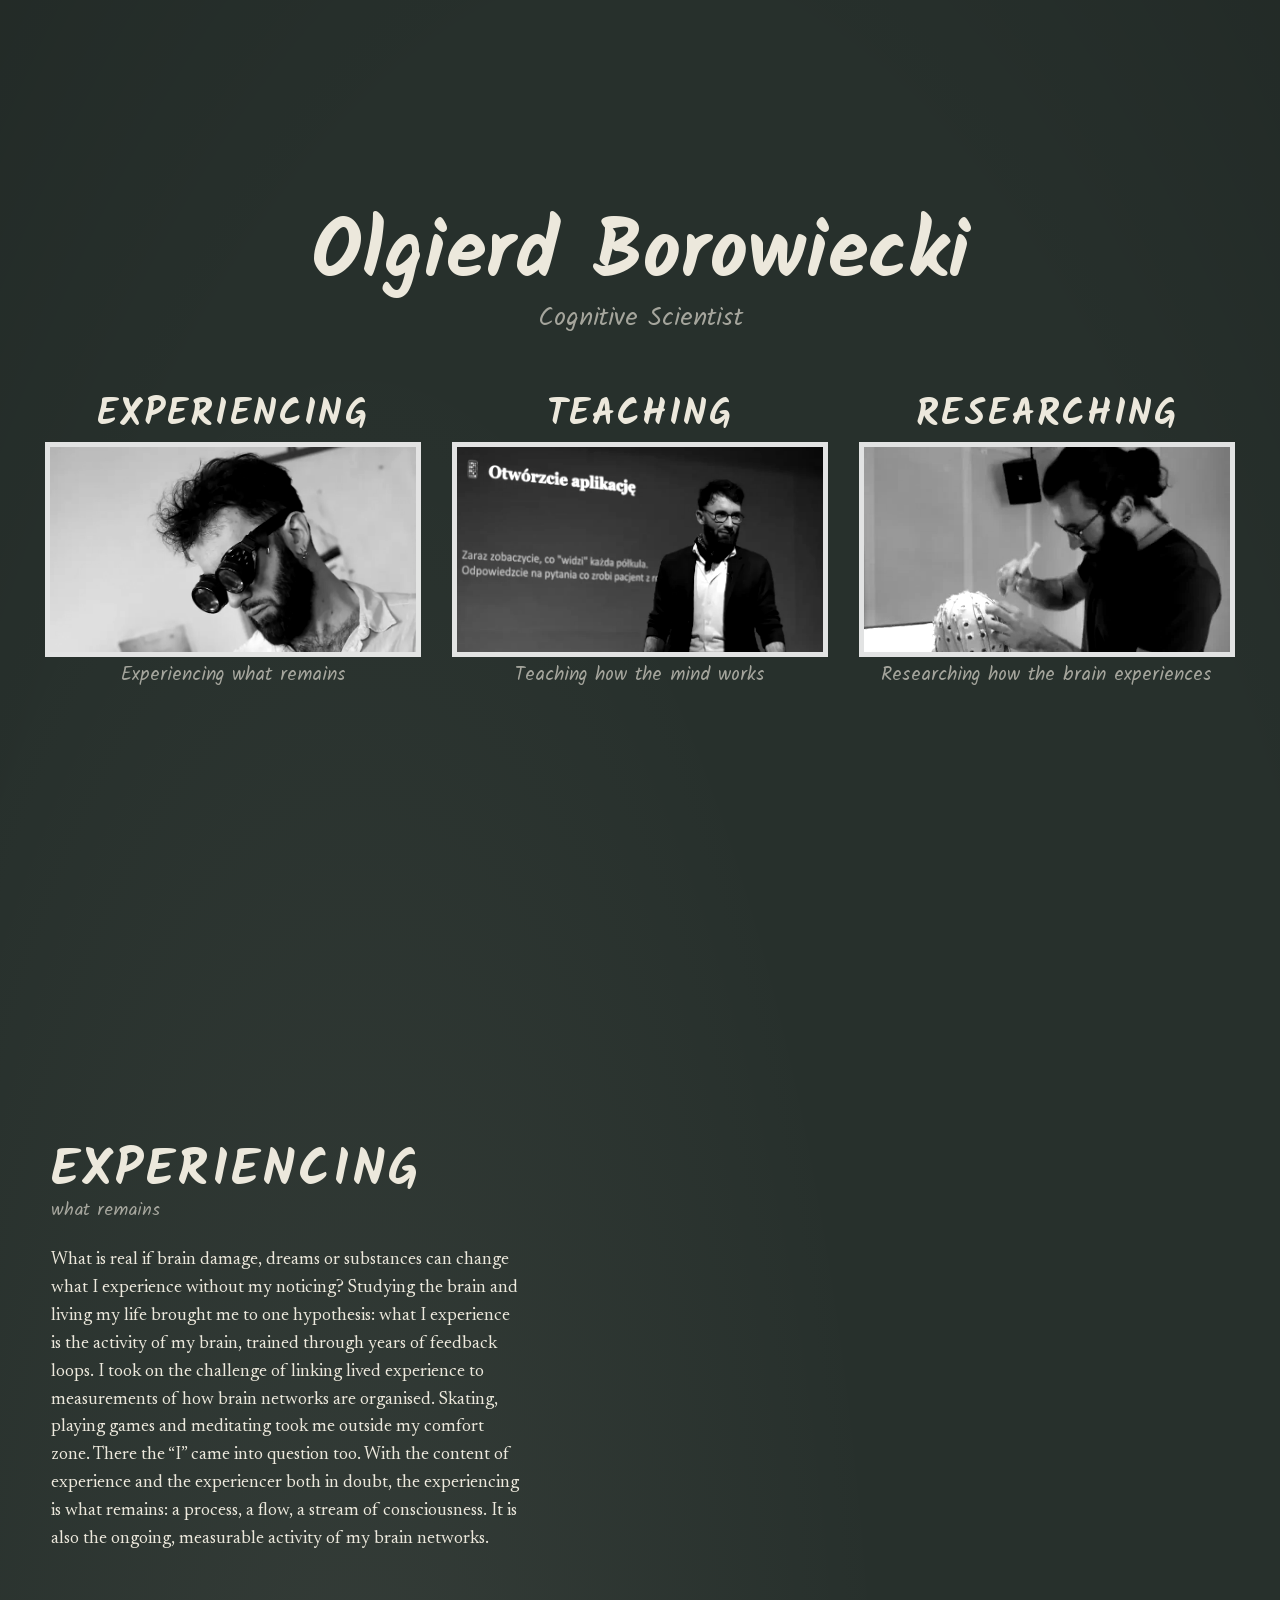
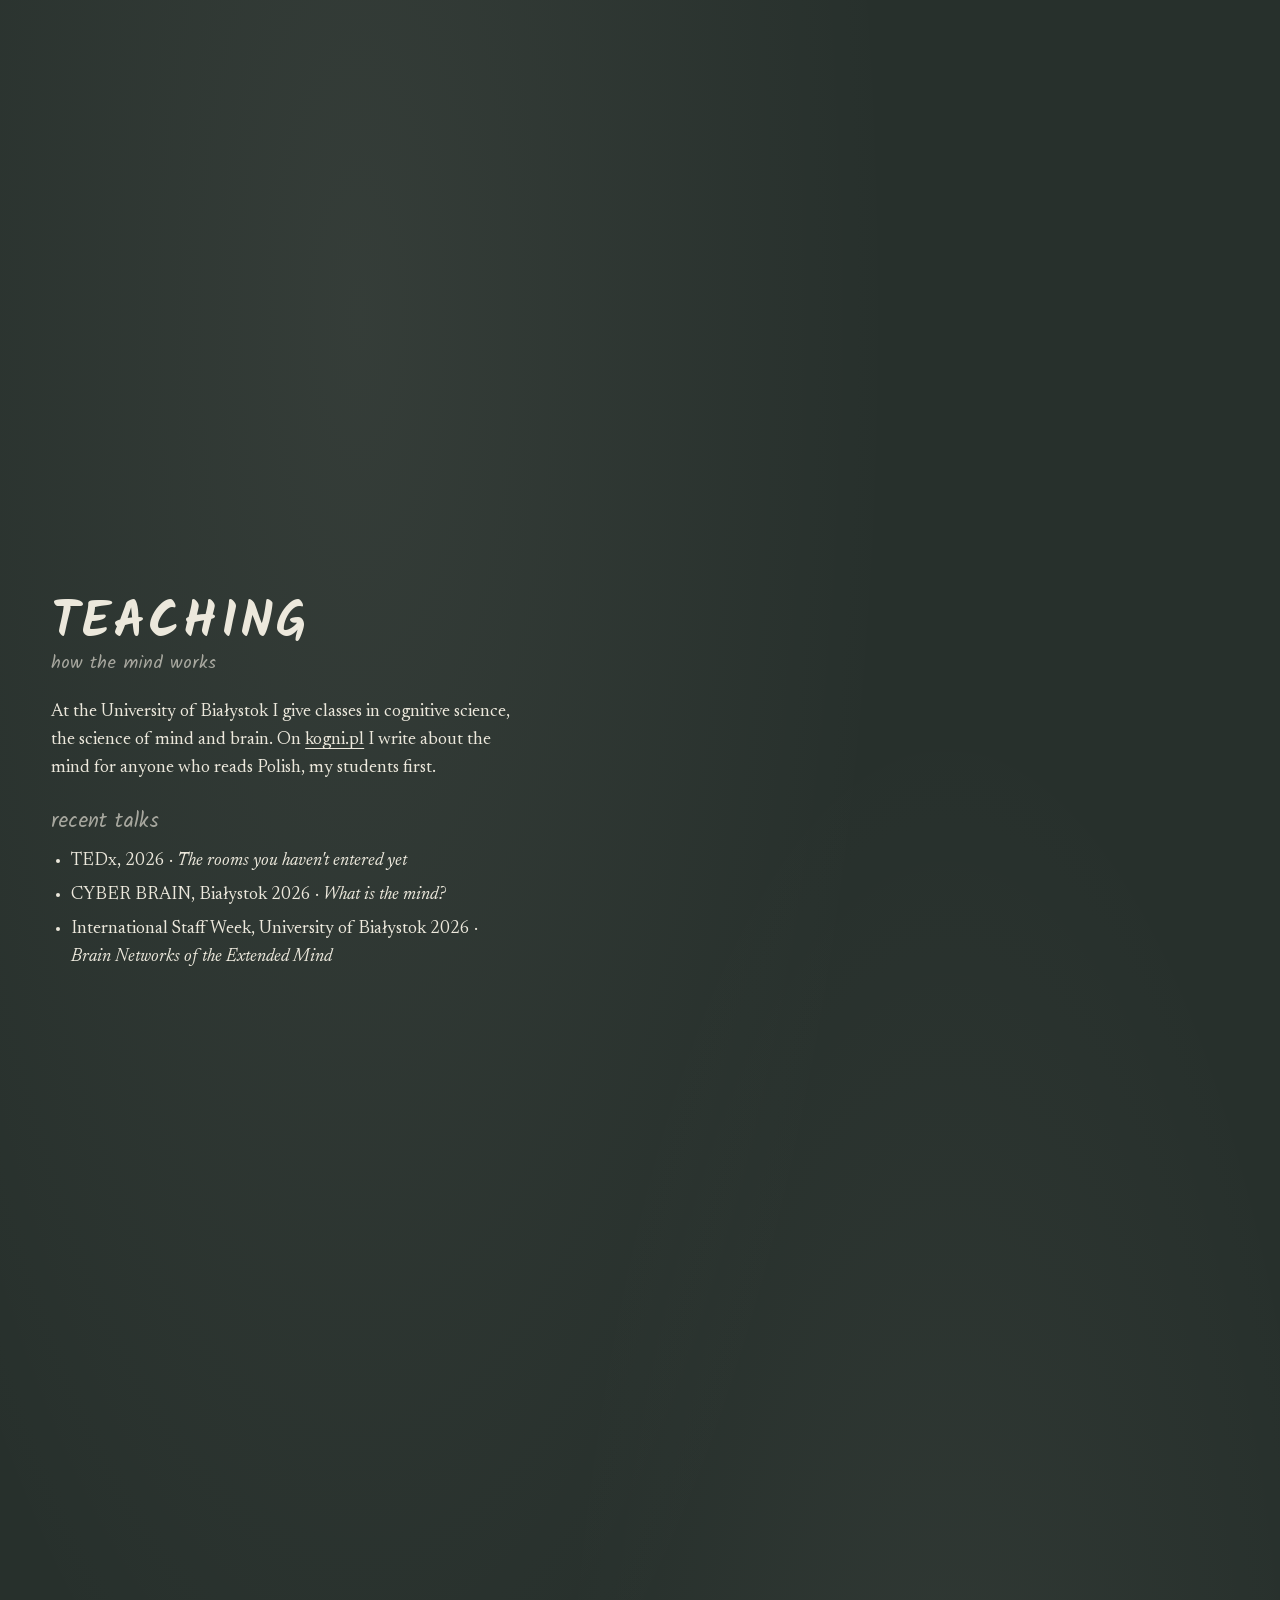
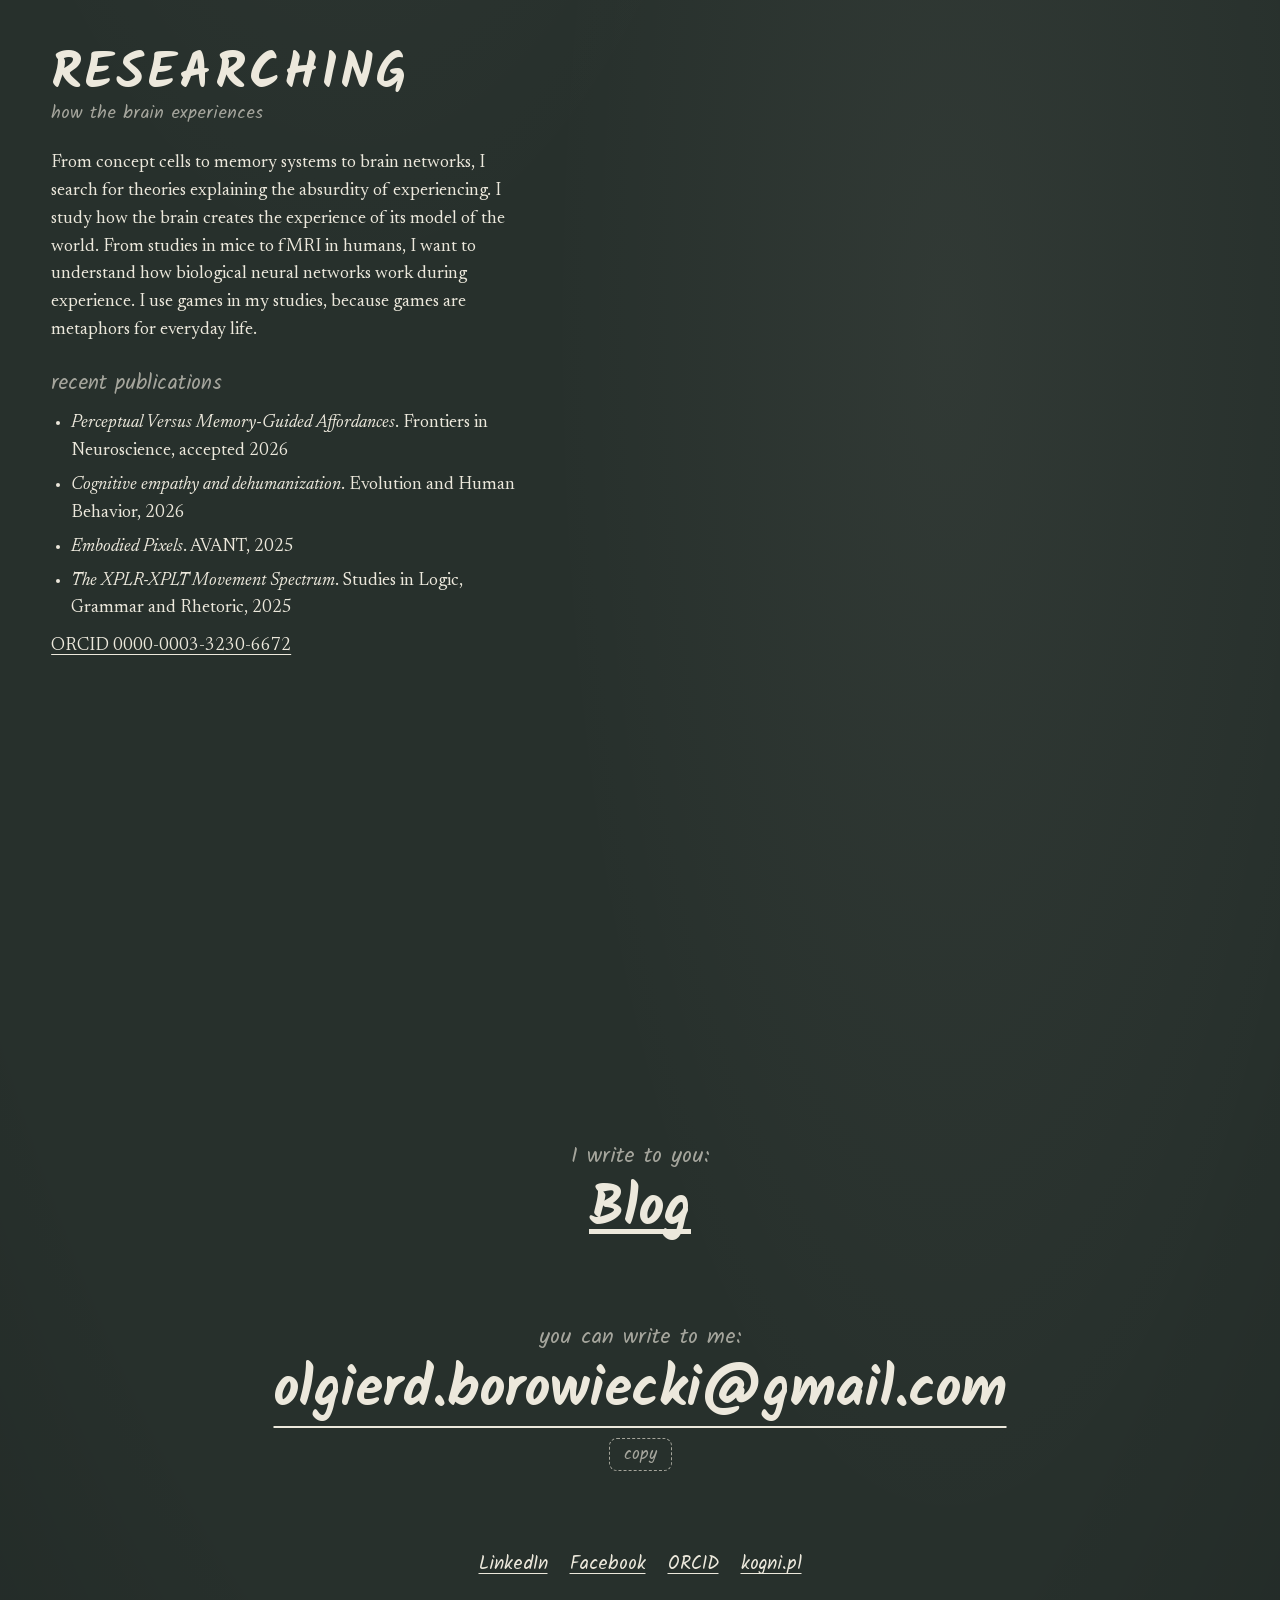
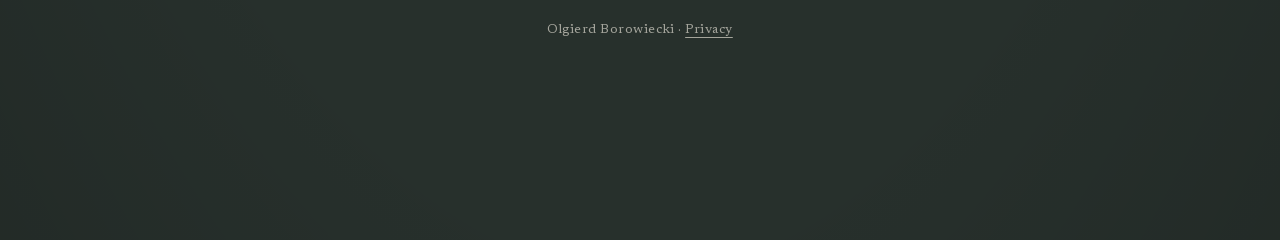
==== public/index.html @ e7bc76d0 "Experiencing opens the page with the intro and the goggles photo; Teaching and Researching texts rev" ====
<!doctype html> <html lang="en"> <head> <meta charset="utf-8"> <meta name="viewport" content="width=device-width,initial-scale=1,viewport-fit=cover"> <title>Olgierd Borowiecki</title> <meta name="description" content="Olgierd Borowiecki, cognitive scientist at the University of Białystok. Teaching how the mind works, researching how the brain experiences."> <link rel="canonical" href="https://olgierdborowiecki.com/"> <meta property="og:type" content="website"> <meta property="og:url" content="https://olgierdborowiecki.com/"> <meta property="og:title" content="Olgierd Borowiecki · Cognitive Scientist"> <meta property="og:description" content="Teaching how the mind works, researching how the brain experiences."> <meta property="og:image" content="https://olgierdborowiecki.com/og.png"> <meta property="og:image:width" content="1200"> <meta property="og:image:height" content="630"> <meta name="twitter:card" content="summary_large_image"> <link rel="icon" href="favicon.svg" type="image/svg+xml"> <link rel="stylesheet" href="fonts/fonts.css"> <script type="application/ld+json">{"@context":"https://schema.org","@type":"Person","name":"Olgierd Borowiecki","jobTitle":"Cognitive Scientist","url":"https://olgierdborowiecki.com/","image":"https://olgierdborowiecki.com/og.png","email":"mailto:olgierd.borowiecki@gmail.com","affiliation":{"@type":"CollegeOrUniversity","name":"University of Białystok","department":{"@type":"Organization","name":"Faculty of Philosophy and Cognitive Science"}},"sameAs":["https://orcid.org/0000-0003-3230-6672","https://www.linkedin.com/in/olgierdborowiecki","https://www.facebook.com/kognitywista.olgierd","https://kogni.pl/"]}</script> <style>:root{color-scheme:dark;--lupek:#27302c;--kreda:#ece8dc;--kreda-2:rgba(236,232,220,.64);--tekst:"Newsreader",Georgia,"Times New Roman",serif;--reka:"Kalam","Segoe Print","Bradley Hand",cursive}html,body{margin:0;min-height:100%}html{scroll-behavior:smooth}@media (prefers-reduced-motion:reduce){html{scroll-behavior:auto}}body{background-color:var(--lupek);background-image:radial-gradient(60% 45% at 28% 38%,rgba(236,232,220,.07),transparent 70%),radial-gradient(45% 35% at 74% 70%,rgba(236,232,220,.05),transparent 70%),radial-gradient(120% 90% at 50% 50%,transparent 55%,rgba(0,0,0,.35));color:var(--kreda);font-family:var(--tekst)}h1,h2,h3,p{margin:0}a{color:inherit}a:focus-visible,button:focus-visible{outline:2px dashed var(--kreda);outline-offset:8px}#kreda{position:fixed;inset:0;width:100%;height:100%;display:block;pointer-events:none;z-index:0}.tablica{position:relative;z-index:1;min-height:100vh;min-height:100svh;box-sizing:border-box;display:flex;flex-direction:column;align-items:center;justify-content:center;gap:clamp(28px,7vh,72px);padding:max(24px,env(safe-area-inset-top,0px)) max(16px,env(safe-area-inset-right,0px)) max(24px,env(safe-area-inset-bottom,0px)) max(16px,env(safe-area-inset-left,0px))}.naglowek{display:flex;flex-direction:column;align-items:center;gap:6px}.imie{font-family:var(--reka);font-weight:700;font-size:clamp(38px,6.4vw,84px);line-height:1.05;text-align:center}.kim{font-family:var(--reka);font-size:clamp(19px,2vw,28px);line-height:1.2;color:var(--kreda-2);text-align:center}.filary{display:grid;grid-template-columns:repeat(3,minmax(0,1fr));gap:clamp(20px,3.2vw,48px);width:min(1180px,100%)}.filar{display:flex;flex-direction:column;align-items:center;gap:12px;text-decoration:none;text-align:center}.filar h2{font-family:var(--reka);font-weight:700;text-transform:uppercase;letter-spacing:.06em;font-size:clamp(26px,2.9vw,40px);line-height:1}.filar img{display:block;width:100%;aspect-ratio:16/9;height:auto;object-fit:cover;filter:grayscale(1) contrast(1.15);box-shadow:0 0 0 5px #ece8dce6;transition:filter .6s ease}.filar p{font-family:var(--reka);font-size:19px;line-height:1.25;color:var(--kreda-2)}@media (hover:hover){.filar:hover img,.filar:focus-visible img{filter:none}}@media (hover:none){.filar img{filter:none}}@media (prefers-reduced-motion:reduce){.filar img{transition:none}}.strona{position:relative;z-index:1;min-height:100vh;min-height:100svh;box-sizing:border-box;display:flex;align-items:center;justify-content:center;padding:clamp(48px,9vh,96px) max(16px,4vw)}.strona.ks{min-height:130vh;min-height:130svh}.strona h2{font-family:var(--reka);font-weight:700;text-transform:uppercase;letter-spacing:.06em;font-size:clamp(32px,4vw,52px);line-height:1}.linia{font-family:var(--reka);font-size:clamp(18px,1.6vw,23px);color:var(--kreda-2)}.strona h3{font-family:var(--reka);font-weight:400;font-size:21px;color:var(--kreda-2)}.strona p,.strona li{font-size:18px;line-height:1.55;max-width:60ch}.strona ul{margin:0;padding-left:20px;display:flex;flex-direction:column;gap:6px}.strona a{text-underline-offset:4px}.blok{display:flex;flex-direction:column;gap:10px}.tekst{display:flex;flex-direction:column;gap:22px;min-width:0}.dwa{display:grid;grid-template-columns:minmax(0,5fr) minmax(0,7fr);column-gap:clamp(24px,4vw,56px);align-items:center;width:min(1180px,100%)}.miejsce{min-height:60vh}html:not(.gl) .miejsce{display:none}html:not(.gl) .dwa{grid-template-columns:minmax(0,1fr)}.kontakt{display:flex;flex-direction:column;align-items:center;gap:16px;text-align:center;font-family:var(--reka)}.kontakt .etyk{font-size:22px;color:var(--kreda-2);margin-bottom:-10px}.kontakt{--duzy:clamp(24px,4.4vw,56px)}.kontakt .blog{font-weight:700;font-size:var(--duzy);line-height:1.1;text-decoration-thickness:2px;text-underline-offset:.36em;text-decoration-skip-ink:none;max-width:none}.kontakt .etyk.druga{margin-top:clamp(28px,7vh,64px)}.kontakt .mail{font-weight:700;font-size:var(--duzy);line-height:1.1;overflow-wrap:anywhere;max-width:none}.kontakt .mail a{text-decoration-thickness:2px;text-underline-offset:.36em;text-decoration-skip-ink:none}.kopiuj{font-family:var(--reka);font-size:17px;color:var(--kreda-2);background:transparent;border:1.5px dashed var(--kreda-2);border-radius:8px;padding:2px 14px;cursor:pointer}.kopiuj:hover{color:var(--kreda);border-color:var(--kreda)}.kontakt .linki{margin-top:clamp(28px,7vh,64px);display:flex;flex-wrap:wrap;justify-content:center;gap:6px 22px;font-size:19px;max-width:none}.kontakt .stopka{margin-top:24px;font-family:var(--tekst);font-size:13px;letter-spacing:.04em;color:var(--kreda-2);max-width:none}@media (max-width:759px){.tablica{justify-content:flex-start;padding-top:max(40px,env(safe-area-inset-top,0px))}.filary{grid-template-columns:1fr;width:100%;max-width:420px;gap:32px}.strona.ks{min-height:0}.dwa{display:flex;flex-direction:column;gap:8px}.miejsce{order:-1;width:100%;height:46vh;height:46svh;min-height:0}.strona p,.strona li{font-size:16px}}</style> </head> <body> <canvas id="kreda" aria-hidden="true"></canvas> <main class="tablica"> <header class="naglowek"> <h1 class="imie">Olgierd Borowiecki</h1> <p class="kim">Cognitive Scientist</p> </header> <nav class="filary" aria-label="What I do"> <a class="filar" href="#experiencing"><h2>Experiencing</h2><img src="img/k-gogle.webp" width="820" height="461" alt="Olgierd in magnifying goggles, looking down"><p>Experiencing what remains</p></a> <a class="filar" href="#teaching"><h2>Teaching</h2><img src="img/k-split.webp" width="771" height="434" alt="Olgierd in front of a split-brain experiment slide"><p>Teaching how the mind&nbsp;works</p></a> <a class="filar" href="#researching"><h2>Researching</h2><img src="img/k-eeg-p.webp" width="520" height="292" alt="Olgierd applying gel to the EEG cap of a study participant"><p>Researching how the brain experiences</p></a> </nav> </main> <section class="strona" id="experiencing" aria-labelledby="h-experiencing"> <div class="dwa"> <div class="tekst"> <div><h2 id="h-experiencing">Experiencing</h2><p class="linia">what remains</p></div> <p>What is real if brain damage, dreams or substances can change what I experience without my noticing? Studying the brain and living my life brought me to one hypothesis: what I experience is the activity of my brain, trained through years of feedback loops. I took on the challenge of linking lived experience to measurements of how brain networks are organised. Skating, playing games and meditating took me outside my comfort zone. There the “I” came into question too. With the content of experience and the experiencer both in doubt, the experiencing is what remains: a process, a flow, a stream of consciousness. It is also the ongoing, measurable activity of my brain networks.</p> </div> <div aria-hidden="true"></div> </div> </section> <section class="strona ks" id="teaching" aria-labelledby="h-teaching"> <div class="dwa"> <div class="tekst"> <div><h2 id="h-teaching">Teaching</h2><p class="linia">how the mind&nbsp;works</p></div> <p>At the University of Białystok I give classes in cognitive science, the science of mind and brain. On <a href="https://kogni.pl">kogni.pl</a> I write about the mind for anyone who reads Polish, my students first.</p> <div class="blok"> <h3>recent talks</h3> <ul> <li>TEDx, 2026 · <i>The rooms you haven't entered yet</i></li> <li>CYBER BRAIN, Białystok 2026 · <i>What is the mind?</i></li> <li>International Staff Week, University of Białystok 2026 · <i>Brain Networks of the Extended Mind</i></li> </ul> </div> </div> <div class="miejsce" data-k="1" aria-hidden="true"></div> </div> </section> <section class="strona ks" id="researching" aria-labelledby="h-researching"> <div class="dwa"> <div class="tekst"> <div><h2 id="h-researching">Researching</h2><p class="linia">how the brain experiences</p></div> <p>From concept cells to memory systems to brain networks, I search for theories explaining the absurdity of experiencing. I study how the brain creates the experience of its model of the world. From studies in mice to fMRI in humans, I want to understand how biological neural networks work during experience. I use games in my studies, because games are metaphors for everyday life.</p> <div class="blok"> <h3>recent publications</h3> <ul> <li><i>Perceptual Versus Memory-Guided Affordances</i>. Frontiers in Neuroscience, accepted 2026</li> <li><i>Cognitive empathy and dehumanization</i>. Evolution and Human Behavior, 2026</li> <li><i>Embodied Pixels</i>. AVANT, 2025</li> <li><i>The XPLR-XPLT Movement Spectrum</i>. Studies in Logic, Grammar and Rhetoric, 2025</li> </ul> <p><a href="https://orcid.org/0000-0003-3230-6672">ORCID 0000-0003-3230-6672</a></p> </div> </div> <div class="miejsce" data-k="2" aria-hidden="true"></div> </div> </section> <section class="strona" id="contact" aria-label="Contact"> <div class="kontakt"> <p class="etyk">I write to you:</p> <p class="blog"><a href="blog/">Blog</a></p> <p class="etyk druga">you can write to me:</p> <p class="mail" id="mail"><a href="mailto:olgierd.borowiecki@gmail.com">olgierd.borowiecki@gmail.com</a></p> <button type="button" class="kopiuj" data-kopiuj="olgierd.borowiecki@gmail.com">copy</button> <p class="linki"><a href="https://www.linkedin.com/in/olgierdborowiecki">LinkedIn</a><a href="https://www.facebook.com/kognitywista.olgierd">Facebook</a><a href="https://orcid.org/0000-0003-3230-6672">ORCID</a><a href="https://kogni.pl">kogni.pl</a></p> <p class="stopka">Olgierd Borowiecki · <a href="privacy.html">Privacy</a></p> </div> </section> <script src="js/mozg.js"></script> <script>document.addEventListener("click",function(i){var t=i.target.closest(".kopiuj");if(t){var c=t.getAttribute("data-kopiuj"),r=function(){t.textContent="copied",setTimeout(function(){t.textContent="copy"},1600)},e=function(){var n=document.getElementById("mail"),o=window.getSelection(),a=document.createRange();a.selectNodeContents(n),o.removeAllRanges(),o.addRange(a),t.textContent="selected",setTimeout(function(){t.textContent="copy"},1600)};try{navigator.clipboard&&navigator.clipboard.writeText?navigator.clipboard.writeText(c).then(r,e):e()}catch{e()}}});</script> <script src="js/three.min.js"></script> <script>(function(){var xe=document.documentElement,ya=document.getElementById("kreda"),Ja=window.matchMedia&&matchMedia("(prefers-reduced-motion: reduce)").matches,we=!!window.THREE&&function(){try{var a=document.createElement("canvas");return!!(a.getContext("webgl")||a.getContext("experimental-webgl"))}catch{return!1}}();if(!we||!window.MOZG){ya.remove();return}xe.classList.add("gl");function M(a,e,r){return Math.max(e,Math.min(r,a))}function V(a,e,r){var n=M((r-a)/(e-a),0,1);return n*n*(3-2*n)}var aa=20261022;function F(){aa|=0,aa=aa+1831565813|0;var a=Math.imul(aa^aa>>>15,1|aa);return a=a+Math.imul(a^a>>>7,61|a)^a,((a^a>>>14)>>>0)/4294967296}function be(a){var e=new Uint32Array(a),r,n,t;for(r=0;r<a;r++)e[r]=r;for(r=a-1;r>0;r--)n=Math.floor(F()*(r+1)),t=e[r],e[r]=e[n],e[n]=t;return e}function Ca(a){return(F()-.5)*a}function Aa(a){for(var e=atob(a),r=new Uint8Array(e.length),n=0;n<e.length;n++)r[n]=e.charCodeAt(n);return r}var v,Z,w,I,qa,ca,U=18e3,fa=new Float32Array(U*3),Oa=new Float32Array(U*2);for(v=0;v<U;v++)Oa[2*v+1]=F();var sa=80,G=108;function ma(a){return 30*a*Math.pow(1-a,1.2)+3*a}var ke=be(U),Ka=0;function xa(a,e,r,n){Ka>=U||(ca=ke[Ka++],fa[3*ca]=a,fa[3*ca+1]=e,fa[3*ca+2]=r,Oa[2*ca]=n)}function ja(a){var e=F()*(a?376:268);return e<108?[1,(e/108-.5)*G]:e<188?[(e-108)/80,G/2]:e<268?[(e-188)/80,-G/2]:[0,((e-268)/108-.5)*G]}for(Z=0;Z<7e3;Z++)I=F()<.5?-1:1,w=ja(!0),xa(I*w[0]*sa+Ca(.7),w[1]+Ca(.7),ma(w[0])+Ca(.5),w[0]===0?.5:.95);for(Z=0;Z<5e3;Z++){I=F()<.5?-1:1,w=ja(!1);var Wa=1+Math.floor(F()*6);xa(I*w[0]*(sa-Wa*.15),w[1]*(1-Wa*.002),ma(w[0])-Wa*1.4*Math.min(1,w[0]*3),.4)}for(Z=0;Z<3e3;Z++)I=F()<.5?-1:1,w=ja(!1),xa(I*w[0]*(sa+5),w[1]*(G+8)/G,ma(w[0])*.8-10*Math.min(1,w[0]*3)-1.5,.55);for(;Ka<U;)I=F()<.5?-1:1,qa=F(),xa(I*qa*sa,(F()-.5)*G,ma(qa),.06);var wa=window.MOZG,b=wa.n,La=new Int16Array(Aa(wa.p).buffer),Va=new Int8Array(Aa(wa.nm).buffer),ge=new Int8Array(Aa(wa.s).buffer),s=new Float32Array(b*3),B=new Float32Array(b*3),ha=new Float32Array(b*2),Q=new Float32Array(b*2),ea=.57,ra=.5,z=new THREE.Vector3(0,-6,64*ra+4);for(v=0;v<b;v++){var Te=-La[3*v+1]/100,Za=La[3*v+2]/100,ie=-La[3*v]/100;s[3*v]=Te,s[3*v+1]=Za,s[3*v+2]=ie,B[3*v]=-Va[3*v+1]/127,B[3*v+1]=Va[3*v+2]/127,B[3*v+2]=-Va[3*v]/127,ha[2*v]=ge[v]/127*2,ha[2*v+1]=F();var le=ie>=0?1:-1,ze=le>0?-40+Za*ea:40-Za*ea;Q[2*v]=le,Q[2*v+1]=ma(M(Math.abs(ze)/sa,0,1))+.4}var ve=new Float32Array(b),ce=new Float32Array(b);(function(){function a(e,r){var n=Math.sin(e*12.9898+r*78.233)*43758.5453;return n-Math.floor(n)}[1,-1].forEach(function(e){var r=[],n=0,t=0,o=[1e9,1e9],i=[-1e9,-1e9],m,h;for(m=0;m<b;m++)Q[2*m]===e&&(r.push(m),n+=s[3*m+1],t+=s[3*m],o[0]=Math.min(o[0],s[3*m+1]),i[0]=Math.max(i[0],s[3*m+1]),o[1]=Math.min(o[1],s[3*m]),i[1]=Math.max(i[1],s[3*m]));n/=r.length,t/=r.length;var E=180,j=new Float32Array(E),H=new Float32Array(b),p=new Float32Array(b);r.forEach(function(f){var W=s[3*f+1]-n,P=s[3*f]-t,g=(Math.atan2(P,W)/6.2832+1.25)%1;H[f]=g,p[f]=Math.hypot(W,P);var A=Math.floor(g*E)%E;j[A]=Math.max(j[A],p[f])});var C=5,d=4,c=[];for(h=0;h<C*d;h++)c.push(h);for(h=c.length-1;h>0;h--){var l=Math.floor(a(h,e+3)*(h+1)),y=c[h];c[h]=c[l],c[l]=y}r.forEach(function(f){var W=Math.floor(H[f]*E)%E,P=e*B[3*f+2]>-.2,g;if(P&&p[f]>.94*j[W])g=.32*H[f]+.01*a(f,1),ce[f]=1;else if(P&&ha[2*f]<-.3){var A=Math.min(C-1,Math.floor((s[3*f+1]-o[0])/(i[0]-o[0]+1e-6)*C)),x=Math.min(d-1,Math.floor((s[3*f]-o[1])/(i[1]-o[1]+1e-6)*d));g=.34+.5*(c[x*C+A]+.85*a(f,2))/(C*d)}else g=.84+.16*a(f,3);ve[f]=(e>0?0:.4)+.6*g})})})();var ba=[{h:1,w:[[.24,.86],[.18,.4],[.44,.4],[.74,.68]],k:[[0,3],[0,1],[1,2],[2,3],[0,2]]},{h:-1,w:[[.08,.6],[.27,.72],[.63,.78],[.66,.47]],k:[[0,1],[1,2],[2,3],[1,3],[0,2]]}];(function(){var a=1e9,e=-1e9,r=1e9,n=-1e9,t;for(t=0;t<b;t++)a=Math.min(a,s[3*t]),e=Math.max(e,s[3*t]),r=Math.min(r,s[3*t+1]),n=Math.max(n,s[3*t+1]);ba.forEach(function(o){o.n=o.w.map(function(i){var m=-1,h=1e9;for(t=0;t<b;t++)if(!(Q[2*t]!==o.h||o.h*B[3*t+2]<.45||ha[2*t]>-.3)){var E=Math.hypot((s[3*t]-a)/(e-a)-i[0],(s[3*t+1]-r)/(n-r)-i[1]);E<h&&(h=E,m=t)}return m})})})();function Ba(a,e,r,n,t,o,i,m,h){return new THREE.Matrix4().set(a,e,r,0,n,t,o,0,i,m,h,0,0,0,0,1)}var He=new THREE.Quaternion().setFromRotationMatrix(Ba(0,1,0,-1,0,0,0,0,1)),Pe=new THREE.Quaternion().setFromRotationMatrix(Ba(0,-1,0,-1,0,0,0,0,-1)),fe=new THREE.Quaternion().setFromRotationMatrix(Ba(1,0,0,0,0,-1,0,1,0)),Se=new THREE.Vector3(-40,0,0),Fe=new THREE.Vector3(40,0,0);function Je(a,e,r){e[r]=s[3*a]*ra+z.x,e[r+1]=-s[3*a+2]*ra+z.y,e[r+2]=s[3*a+1]*ra+z.z}var u={uR:{value:new THREE.Matrix3},uCel:{value:new THREE.Vector3},uOdl:{value:400},uF:{value:1e3},uPrz:{value:new THREE.Vector2},uKam:{value:new THREE.Vector3},uC:{value:new THREE.Vector2},uPolR:{value:new THREE.Vector2(1,1)},uWH:{value:new THREE.Vector2(1,1)},uWir:{value:40},uRozm:{value:2},uWidM:{value:1},uCzas:{value:0},uOkr:{value:0},uRL:{value:new THREE.Matrix3},uRR:{value:new THREE.Matrix3},uTL:{value:new THREE.Vector3},uTR:{value:new THREE.Vector3},uSc:{value:ea},uKs:{value:0},uZal:{value:0},uCB:{value:z},uSB:{value:ra},uJasK:{value:1},uJasM:{value:1},uObrys:{value:.9},uRys:{value:1},uSiecL:{value:0},uSiecP:{value:0},uSiecA:{value:0}},Ce=["uniform mat3 uR; uniform vec3 uCel; uniform float uOdl; uniform float uF; uniform vec2 uPrz; uniform vec3 uKam;","uniform vec2 uC; uniform vec2 uPolR; uniform vec2 uWH; uniform float uWir; uniform float uRozm; uniform float uWidM; uniform float uCzas; uniform float uOkr;","uniform mat3 uRL; uniform mat3 uRR; uniform vec3 uTL; uniform vec3 uTR; uniform float uSc; uniform float uKs; uniform float uZal;","uniform vec3 uCB; uniform float uSB; uniform float uJasK; uniform float uJasM; uniform float uObrys;","uniform float uP; uniform float uO; uniform float uRys; uniform float uSiecL; uniform float uSiecP; uniform float uSiecA;","varying float vJ;","vec3 widok(vec3 P){ vec3 v = uR * (P - uCel); v.xy -= uPrz; return v; }","vec3 rzut(vec3 P){ vec3 v = widok(P); float g = uOdl - v.z; return vec3(uC + vec2(v.x, -v.y) * uF / max(g, 0.5), g); }","float okno(vec2 px){ vec2 q = abs(px - uC) / uPolR, q2 = q * q; float d = mix(sqrt(sqrt(dot(q2, q2))), length(q), uOkr); return 1.0 - smoothstep(mix(0.9, 0.72, uOkr), 1.06, d); }","vec2 pyl(float r){ vec2 h = fract(sin(r * vec2(12.9898, 78.233)) * 43758.5453); float a = 6.2832 * h.x; return uC + vec2(cos(a), sin(a)) * sqrt(h.y) * uPolR * 0.98; }","float krok(float x, float r){ float e = clamp(x * 1.5 - r * 0.5, 0.0, 1.0); return e * e * (3.0 - 2.0 * e); }","void stan(vec3 cel, vec2 start, float j, float r, float e, float wir){","  float o = krok(uO, fract(r * 7.13));","  vec2 p = mix(start, cel.xy, e);","  p += vec2(sin(r * 41.0), cos(r * 29.0)) * wir * sin(3.14159 * e);","  p = mix(p, pyl(fract(r * 3.71)), o);","  vJ = uWidM * j * smoothstep(0.15, 0.85, e) * (1.0 - smoothstep(0.0, 0.8, o)) * okno(p) * smoothstep(1.0, 8.0, cel.z);","  if (vJ < 0.02 || cel.z < 1.0) { gl_Position = vec4(2.0, 2.0, 2.0, 1.0); gl_PointSize = 0.0; return; }","  gl_Position = vec4(p.x / uWH.x * 2.0 - 1.0, 1.0 - p.y / uWH.y * 2.0, 0.0, 1.0);","  gl_PointSize = uRozm;","}"].join(`
`),Ae=["varying float vJ;","float hash(vec2 p){ return fract(sin(dot(p, vec2(12.9898, 78.233))) * 43758.5453); }","void main(){ vec2 c = gl_PointCoord - 0.5; float r = length(c); if (r > 0.5) discard;","  float a = smoothstep(0.5, 0.12, r) * (0.6 + 0.4 * hash(floor(gl_FragCoord.xy)));","  vec3 kol = vec3(0.94, 0.92, 0.86) * min(vJ, 1.2) * a * 0.9;","  gl_FragColor = vec4(kol, max(kol.r, max(kol.g, kol.b))); }"].join(`
`),qe=["attribute vec2 aJ;","void main(){","  vec3 P = position; vec3 osie = vec3(79.0, 62.0, 57.0) * uSB;","  vec3 o = (uKam - uCB) / osie, d = (P - uKam) / osie;","  float a = dot(d, d), b = dot(o, d), c = dot(o, o) - 1.0, delta = b * b - a * c;","  float t0 = (-b - sqrt(max(delta, 0.0))) / a;","  float zaslona = smoothstep(0.0, 0.08, delta / (a * 0.6)) * step(0.0, t0) * step(t0, 1.0) * uZal * uZal;","  float j = aJ.x * uJasK * (1.0 - 0.93 * zaslona);","  stan(rzut(P), pyl(aJ.y), j, aJ.y, krok(uP, aJ.y), uWir);","}"].join(`
`),Oe=["attribute vec3 aNorm; attribute vec2 aJ; attribute vec2 aH; attribute float aD; attribute float aR;","void main(){","  float wP = 1.0 - uZal;","  float s = step(0.0, aH.x);","  mat3 Rh = uRL * s + uRR * (1.0 - s);","  vec3 P = Rh * vec3(position.xy, position.z * uKs) * uSc + mix(uTR, uTL, s) + vec3(0.0, 0.0, aH.y * (1.0 - uZal));","  vec3 n = normalize(uR * (Rh * aNorm));","  vec3 v = widok(P), doKam = normalize(vec3(0.0, 0.0, uOdl) - v);","  float lam = 0.32 + 0.68 * max(dot(n, normalize(vec3(-0.45, 0.65, 0.6))), 0.0);","  float tyl = mix(1.0, mix(0.22, 1.0, smoothstep(-0.2, 0.3, dot(n, doKam))), uZal);","  float boczna = mix(smoothstep(-0.35, 0.0, aH.x * aNorm.z), 1.0, uZal);","  float obrys = mix(aR * 1.6, pow(1.0 - abs(dot(n, doKam)), 4.0), uZal) * uObrys;","  float korona = smoothstep(0.15, -0.6, aJ.x); korona *= korona;","  float k = mix(clamp(0.78 - aJ.x * 0.27, 0.1, 1.1), 0.03 + 1.25 * korona, wP);","  float lamP = mix(lam, 0.55 + 0.45 * lam, wP);","  float j = uJasM * boczna * (lamP * tyl * k + obrys);","  j *= 1.0 - 0.35 * uSiecA * wP - 0.22 * uSiecA * uZal;","  float er = clamp((uRys - aD) / 0.06, 0.0, 1.0); er = er * er * (3.0 - 2.0 * er);","  j *= 1.0 + 1.6 * er * (1.0 - er);","  vec3 c = rzut(P);","  stan(c, c.xy + vec2(sin(aJ.y * 91.0), cos(aJ.y * 53.0)) * 5.0, j, aJ.y, er, 0.0);","}"].join(`
`);function Da(a,e){var r=new THREE.BufferGeometry;Object.keys(a).forEach(function(i){r.setAttribute(i,new THREE.BufferAttribute(a[i][0],a[i][1]))});var n=Object.assign({uP:{value:0},uO:{value:0}},u),t=new THREE.ShaderMaterial({uniforms:n,transparent:!0,depthWrite:!1,depthTest:!1,blending:THREE.CustomBlending,blendEquation:THREE.AddEquation,blendSrc:THREE.OneFactor,blendDst:THREE.OneFactor,blendEquationAlpha:THREE.AddEquation,blendSrcAlpha:THREE.OneFactor,blendDstAlpha:THREE.OneFactor,vertexShader:Ce+`
`+e,fragmentShader:Ae}),o=new THREE.Points(r,t);return o.frustumCulled=!1,o.visible=!1,o}var ka=Da({position:[fa,3],aJ:[Oa,2]},qe),Ke=0;function q(){var a=Math.sin(++Ke*12.9898+4.37)*43758.5453;return a-Math.floor(a)}var ta=[];ba.forEach(function(a,e){a.n.forEach(function(r,n){for(var t=.4*n/a.n.length,o=0;o<90;o++)ta.push({r:0,si:e,w:n,u:o/90*6.2832+1.2*n,t:t+.1*o/90,j:.95,d:[q()-.5,q()-.5,q()-.5],z:q()});for(o=0;o<26;o++)ta.push({r:1,si:e,w:n,u:q()*6.2832,v:.9*Math.sqrt(q()),t:t+.1,j:1.1,d:[0,0,0],z:q()})}),a.k.forEach(function(r,n){for(var t=0;t<=160;t++)ta.push({r:2,si:e,k:n,u:t/160,t:.5+.06*n,j:.7,d:[q()-.5,q()-.5,q()-.5],z:q()})})});var Ia=ta.length,ga=new Float32Array(Ia*3),Na=new Float32Array(Ia*2);ta.forEach(function(a,e){Na[2*e+1]=a.z});var da=new THREE.Vector3,_a=new THREE.Vector3,se=new THREE.Vector3;function je(a,e){var r=Q[2*a]>=0,n=r?u.uRL.value:u.uRR.value,t=u.uZal.value;return da.set(s[3*a],s[3*a+1],s[3*a+2]*u.uKs.value).applyMatrix3(n).multiplyScalar(u.uSc.value).add(r?u.uTL.value:u.uTR.value),da.z+=(Q[2*a+1]+.3)*(1-t),_a.set(B[3*a],B[3*a+1],B[3*a+2]).applyMatrix3(n).normalize(),da.addScaledVector(_a,1.2*t),se.copy(u.uKam.value).sub(da).normalize(),e.p=da.clone(),e.f=1-t+t*(.2+.8*V(-.25,.35,_a.dot(se))),e}function We(a,e,r,n){for(var t=n.elements,o=u.uZal.value,i=u.uSc.value/ea,m=2.6*i,h=1-o+o*t[0],E=o*t[3],j=o*t[6],H=o*t[1],p=1-o+o*t[4],C=o*t[7],d=ba.map(function(Ne){return Ne.n.map(function(_e){return je(_e,{})})}),c=0;c<Ia;c++){var l=ta[c],y,f,W,P,g,A=l.si===0?a:e,x;if(l.r<=1){y=d[l.si][l.w];var Ra=l.r===0?m:m*.35*l.v,na=Math.cos(l.u)*Ra,ia=Math.sin(l.u)*Ra;f=y.p.x+h*na+H*ia,W=y.p.y+E*na+p*ia,P=y.p.z+j*na+C*ia,x=M((A-l.t)/.05,0,1),g=l.j*y.f}else if(l.r===2){var Ma=ba[l.si].k[l.k],R=d[l.si][Ma[0]],S=d[l.si][Ma[1]],L=R.p.distanceTo(S.p),T=m/L+(1-2*m/L)*l.u,$=(R.p.x+S.p.x)/2,la=(R.p.y+S.p.y)/2,Ea=(R.p.z+S.p.z)/2,N=(S.p.x-R.p.x)/L,K=(S.p.y-R.p.y)/L,D=Math.hypot($-z.x,la-z.y,Ea-z.z)||1,va=(.12-.08*o)*L*Math.sin(Math.PI*T),oe=-K*(1-o)+o*($-z.x)/D,ue=N*(1-o)+o*(la-z.y)/D,ne=o*(Ea-z.z)/D;f=R.p.x+(S.p.x-R.p.x)*T+oe*va,W=R.p.y+(S.p.y-R.p.y)*T+ue*va,P=R.p.z+(S.p.z-R.p.z)*T+ne*va,x=M((A-l.t-.2*Math.min(T,1-T)*2)/.05,0,1);var pa=((r*.22+l.k*.37+l.si*.5)%1+1)%1,_=(T-(l.k%2?1-pa:pa))/.035;g=l.j*(1+.5*o)*(R.f+(S.f-R.f)*T)*(1+2.4*Math.exp(-_*_))}x=x*x*(3-2*x),ga[3*c]=f+l.d[0]*.3,ga[3*c+1]=W+l.d[1]*.3,ga[3*c+2]=P+l.d[2]*.3,Na[2*c]=g*x*(1+1.2*x*(1-x))}}var Le=["attribute vec2 aJ;","void main(){ vec3 c = rzut(position); stan(c, c.xy, aJ.x * uSiecA, aJ.y, 1.0, 0.0); }"].join(`
`),Y=Da({position:[ga,3],aJ:[Na,2]},Le),Ta=Da({position:[s,3],aNorm:[B,3],aJ:[ha,2],aH:[Q,2],aD:[ve,1],aR:[ce,1]},Oe),Ua=new THREE.WebGLRenderer({canvas:ya,alpha:!0,antialias:!1});Ua.setPixelRatio(1);var za=new THREE.Scene,Ve=new THREE.Camera;za.add(ka),za.add(Y),za.add(Ta);function me(a,e,r,n,t){var o=[1e9,1e9],i=[-1e9,-1e9],m=Math.cos(r),h=Math.sin(r);return[-t,0,t].forEach(function(E){for(var j=Math.cos(E),H=Math.sin(E),p=0;p<e;p+=5){var C=a[3*p]-n.x,d=a[3*p+1]-n.y,c=a[3*p+2]-n.z,l=j*C-H*d,y=H*C+j*d,f=m*y-h*c;o[0]=Math.min(o[0],l),i[0]=Math.max(i[0],l),o[1]=Math.min(o[1],f),i[1]=Math.max(i[1],f)}}),Ze(o,i)}function Ze(a,e){return{lo:a,hi:e,w:e[0]-a[0],h:e[1]-a[1],cx:(e[0]+a[0])/2,cy:(e[1]+a[1])/2}}var he=new Float32Array(b*3);for(v=0;v<b;v++)Je(v,he,3*v);var O=[{nach:-.85,cel:new THREE.Vector3,amp:.3,m:1},{nach:-1,cel:z.clone(),amp:.45,m:1}];O[0].r=me(fa,U,O[0].nach,O[0].cel,O[0].amp),O[1].r=me(he,b,O[1].nach,O[1].cel,O[1].amp);var Ha=0,k=0,Ga=!1,Qa=[],Ya=[null],de=0,Re=0,Xa=!0,Ue=document.querySelector(".tablica"),$a=["teaching","researching","contact"].map(function(a){return document.getElementById(a)});[1,2].forEach(function(a){Ya[a]=document.querySelector('.miejsce[data-k="'+a+'"]')});function ae(a){var e=a.getBoundingClientRect();return e.top+window.scrollY+e.height/2}function Pa(){Ha=ya.clientWidth,k=ya.clientHeight,Ga=Ha<760,Ua.setSize(Ha,k,!1),u.uWH.value.set(Ha,k);var a=$a[2].getBoundingClientRect().top+window.scrollY,e=ae($a[1]);Qa=[ae(document.getElementById("experiencing")),ae($a[0]),e,Math.max(e+.05*k,a-.25*k),Math.max(e+.1*k,a+.05*k)];var r=Ya[1].getBoundingClientRect();de=r.left+r.width/2,Re=r.width,u.uRozm.value=Ga?1.8:2.2,Xa=!0}function Me(a){var e=Ya[a].getBoundingClientRect();return[e.left+e.width/2,e.top+e.height/2,e.width,e.height]}function Be(a){var e=Qa;return a<=e[0]?0:a>=e[4]?3:a<e[1]?V(.28,.72,(a-e[0])/(e[1]-e[0])):a<e[2]?1+V(.28,.72,(a-e[1])/(e[2]-e[1])):a<e[3]?2:2+V(0,1,(a-e[3])/(e[4]-e[3]))}var ee=new THREE.Matrix4,oa=new THREE.Matrix4,Sa=new THREE.Quaternion,De=new THREE.Matrix3,Ee=new THREE.Vector3,Fa=0,re=0,J=-1,te=!0,Ie=400,X=0,ua=0;function pe(a){requestAnimationFrame(pe);var e=Math.min(.1,(a-(re||a))/1e3),r=Be(window.scrollY+k/2);J<0&&(J=r);var n=r-J;J=Math.abs(n)<.001?r:J+n*.3;var t=J>5e-4&&J<2.9995,o=window.scrollY+k/2,i=Qa,m=i[0]+.72*(i[1]-i[0]),h=i[1]+.28*(i[2]-i[1]),E=i[1]+.72*(i[2]-i[1]),j=i[2]+.14*(i[4]-i[2]),H=M((o-m)/(h-m),0,1)-X,p=M((o-E)/(j-E),0,1)-ua;X=Math.abs(H)<.001?X+H:X+H*.3,ua=Math.abs(p)<.001?ua+p:ua+p*.3;var C=Math.abs(n)>5e-4||Math.abs(H)>5e-4||Math.abs(p)>5e-4||Xa;if(!C&&(!t||Ja||a-re<31))if(!t&&te)te=!1;else return;re=a,Xa=!1,te=t,t&&!Ja&&(Fa+=e),u.uCzas.value=Fa;var d=M(J,0,1),c=M(J-1,0,1),l=M(J-2,0,1),y=Math.min(3,Math.floor(J)),f=J-y,W=Math.min(3,y+1),P,g,A,x;if(u.uWidM.value=1,!Ga)P=de,g=k/2,A=Re,x=k*.78;else{var Ra=M(y,1,2),na=M(W,1,2),ia=Me(Ra),Ma=Me(na),R=Math.abs(ia[1]-k/2),S=Math.abs(Ma[1]-k/2),L=R<=S?ia:Ma;P=L[0],g=L[1],A=L[2],x=L[3],Ra!==na&&(u.uWidM.value=V(.03*k,.15*k,Math.abs(R-S)))}u.uC.value.set(P,g),u.uPolR.value.set(A/2,x/2);var T=O.map(function(_){return _.m*Math.min(A*.92/_.r.w,x*.88/_.r.h)}),$=T[0]*Ie,la=M(y-1,0,1),Ea=M(y,0,1),N=y===1?f:0,K=O[la],D=O[Ea],va=Math.exp(Math.log($/T[la])+(Math.log($/T[Ea])-Math.log($/T[la]))*N),oe=.5*V(0,.85,ua);u.uF.value=$,u.uOdl.value=va,u.uWir.value=18*T[0],u.uCel.value.lerpVectors(K.cel,D.cel,N),u.uPrz.value.set(K.r.cx+(D.r.cx-K.r.cx)*N,K.r.cy+(D.r.cy-K.r.cy)*N);var ue=oe,ne=(K.amp+(D.amp-K.amp)*N)*Math.sin(Fa*.21)+ue;ee.makeRotationX(K.nach+(D.nach-K.nach)*N),oa.makeRotationZ(ne),ee.multiply(oa),u.uR.value.setFromMatrix4(ee),Ee.set(u.uPrz.value.x,u.uPrz.value.y,va).applyMatrix3(De.copy(u.uR.value).transpose()).add(u.uCel.value),u.uKam.value.copy(Ee),Sa.copy(He).slerp(fe,c),oa.makeRotationFromQuaternion(Sa),u.uRL.value.setFromMatrix4(oa),Sa.copy(Pe).slerp(fe,c),oa.makeRotationFromQuaternion(Sa),u.uRR.value.setFromMatrix4(oa);var pa=18*Math.sin(Math.PI*c);u.uTL.value.lerpVectors(Se,z,c).z+=pa,u.uTR.value.lerpVectors(Fe,z,c).z+=pa,u.uSc.value=ea+(ra-ea)*c,u.uKs.value=c,u.uZal.value=c,u.uObrys.value=.9-.45*c,u.uOkr.value=V(0,1,c),u.uJasK.value=1-.72*c,u.uJasM.value=1.1,u.uRys.value=-.08+1.16*M((d-.4)/.58,0,1),u.uSiecL.value=-.05+1.1*M((X-.04)/.4,0,1),u.uSiecP.value=-.05+1.1*M((X-.4)/.4,0,1),u.uSiecA.value=(d>=1?1:0)*V(0,.06,X),u.uJasK.value*=1-V(.02,.3,ua),Y.material.uniforms.uP.value=1,Y.material.uniforms.uO.value=l,Y.visible=u.uSiecA.value>.001,ka.material.uniforms.uP.value=d,Ta.material.uniforms.uP.value=d,[ka,Ta].forEach(function(_){_.material.uniforms.uO.value=l}),ka.visible=d>0&&l<1,Ta.visible=d>0&&l<1&&u.uJasM.value>.001,Y.visible&&(We(u.uSiecL.value,u.uSiecP.value,Ja?0:Fa,u.uR.value),Y.geometry.attributes.position.needsUpdate=!0,Y.geometry.attributes.aJ.needsUpdate=!0),Ua.render(za,Ve)}var ye=0;window.addEventListener("resize",function(){clearTimeout(ye),ye=setTimeout(Pa,120)}),document.fonts&&document.fonts.ready&&document.fonts.ready.then(Pa),window.addEventListener("load",Pa),Pa(),requestAnimationFrame(pe)})();</script> </body> </html>
---- public/fonts/fonts.css ----
/* latin-ext */
@font-face {
  font-family: 'Kalam';
  font-style: normal;
  font-weight: 400;
  font-display: swap;
  src: url(kalam-normal-400-latin-ext.woff2) format('woff2');
  unicode-range: U+0100-02BA, U+02BD-02C5, U+02C7-02CC, U+02CE-02D7, U+02DD-02FF, U+0304, U+0308, U+0329, U+1D00-1DBF, U+1E00-1E9F, U+1EF2-1EFF, U+2020, U+20A0-20AB, U+20AD-20C4, U+2113, U+2C60-2C7F, U+A720-A7FF;
}
/* latin */
@font-face {
  font-family: 'Kalam';
  font-style: normal;
  font-weight: 400;
  font-display: swap;
  src: url(kalam-normal-400-latin.woff2) format('woff2');
  unicode-range: U+0000-00FF, U+0131, U+0152-0153, U+02BB-02BC, U+02C6, U+02DA, U+02DC, U+0304, U+0308, U+0329, U+2000-206F, U+20AC, U+2122, U+2191, U+2193, U+2212, U+2215, U+FEFF, U+FFFD;
}
/* latin-ext */
@font-face {
  font-family: 'Kalam';
  font-style: normal;
  font-weight: 700;
  font-display: swap;
  src: url(kalam-normal-700-latin-ext.woff2) format('woff2');
  unicode-range: U+0100-02BA, U+02BD-02C5, U+02C7-02CC, U+02CE-02D7, U+02DD-02FF, U+0304, U+0308, U+0329, U+1D00-1DBF, U+1E00-1E9F, U+1EF2-1EFF, U+2020, U+20A0-20AB, U+20AD-20C4, U+2113, U+2C60-2C7F, U+A720-A7FF;
}
/* latin */
@font-face {
  font-family: 'Kalam';
  font-style: normal;
  font-weight: 700;
  font-display: swap;
  src: url(kalam-normal-700-latin.woff2) format('woff2');
  unicode-range: U+0000-00FF, U+0131, U+0152-0153, U+02BB-02BC, U+02C6, U+02DA, U+02DC, U+0304, U+0308, U+0329, U+2000-206F, U+20AC, U+2122, U+2191, U+2193, U+2212, U+2215, U+FEFF, U+FFFD;
}
/* latin-ext */
@font-face {
  font-family: 'Newsreader';
  font-style: italic;
  font-weight: 300 600;
  font-display: swap;
  src: url(newsreader-italic-300-600-latin-ext.woff2) format('woff2');
  unicode-range: U+0100-02BA, U+02BD-02C5, U+02C7-02CC, U+02CE-02D7, U+02DD-02FF, U+0304, U+0308, U+0329, U+1D00-1DBF, U+1E00-1E9F, U+1EF2-1EFF, U+2020, U+20A0-20AB, U+20AD-20C4, U+2113, U+2C60-2C7F, U+A720-A7FF;
}
/* latin */
@font-face {
  font-family: 'Newsreader';
  font-style: italic;
  font-weight: 300 600;
  font-display: swap;
  src: url(newsreader-italic-300-600-latin.woff2) format('woff2');
  unicode-range: U+0000-00FF, U+0131, U+0152-0153, U+02BB-02BC, U+02C6, U+02DA, U+02DC, U+0304, U+0308, U+0329, U+2000-206F, U+20AC, U+2122, U+2191, U+2193, U+2212, U+2215, U+FEFF, U+FFFD;
}
/* latin-ext */
@font-face {
  font-family: 'Newsreader';
  font-style: normal;
  font-weight: 300 600;
  font-display: swap;
  src: url(newsreader-normal-300-600-latin-ext.woff2) format('woff2');
  unicode-range: U+0100-02BA, U+02BD-02C5, U+02C7-02CC, U+02CE-02D7, U+02DD-02FF, U+0304, U+0308, U+0329, U+1D00-1DBF, U+1E00-1E9F, U+1EF2-1EFF, U+2020, U+20A0-20AB, U+20AD-20C4, U+2113, U+2C60-2C7F, U+A720-A7FF;
}
/* latin */
@font-face {
  font-family: 'Newsreader';
  font-style: normal;
  font-weight: 300 600;
  font-display: swap;
  src: url(newsreader-normal-300-600-latin.woff2) format('woff2');
  unicode-range: U+0000-00FF, U+0131, U+0152-0153, U+02BB-02BC, U+02C6, U+02DA, U+02DC, U+0304, U+0308, U+0329, U+2000-206F, U+20AC, U+2122, U+2191, U+2193, U+2212, U+2215, U+FEFF, U+FFFD;
}
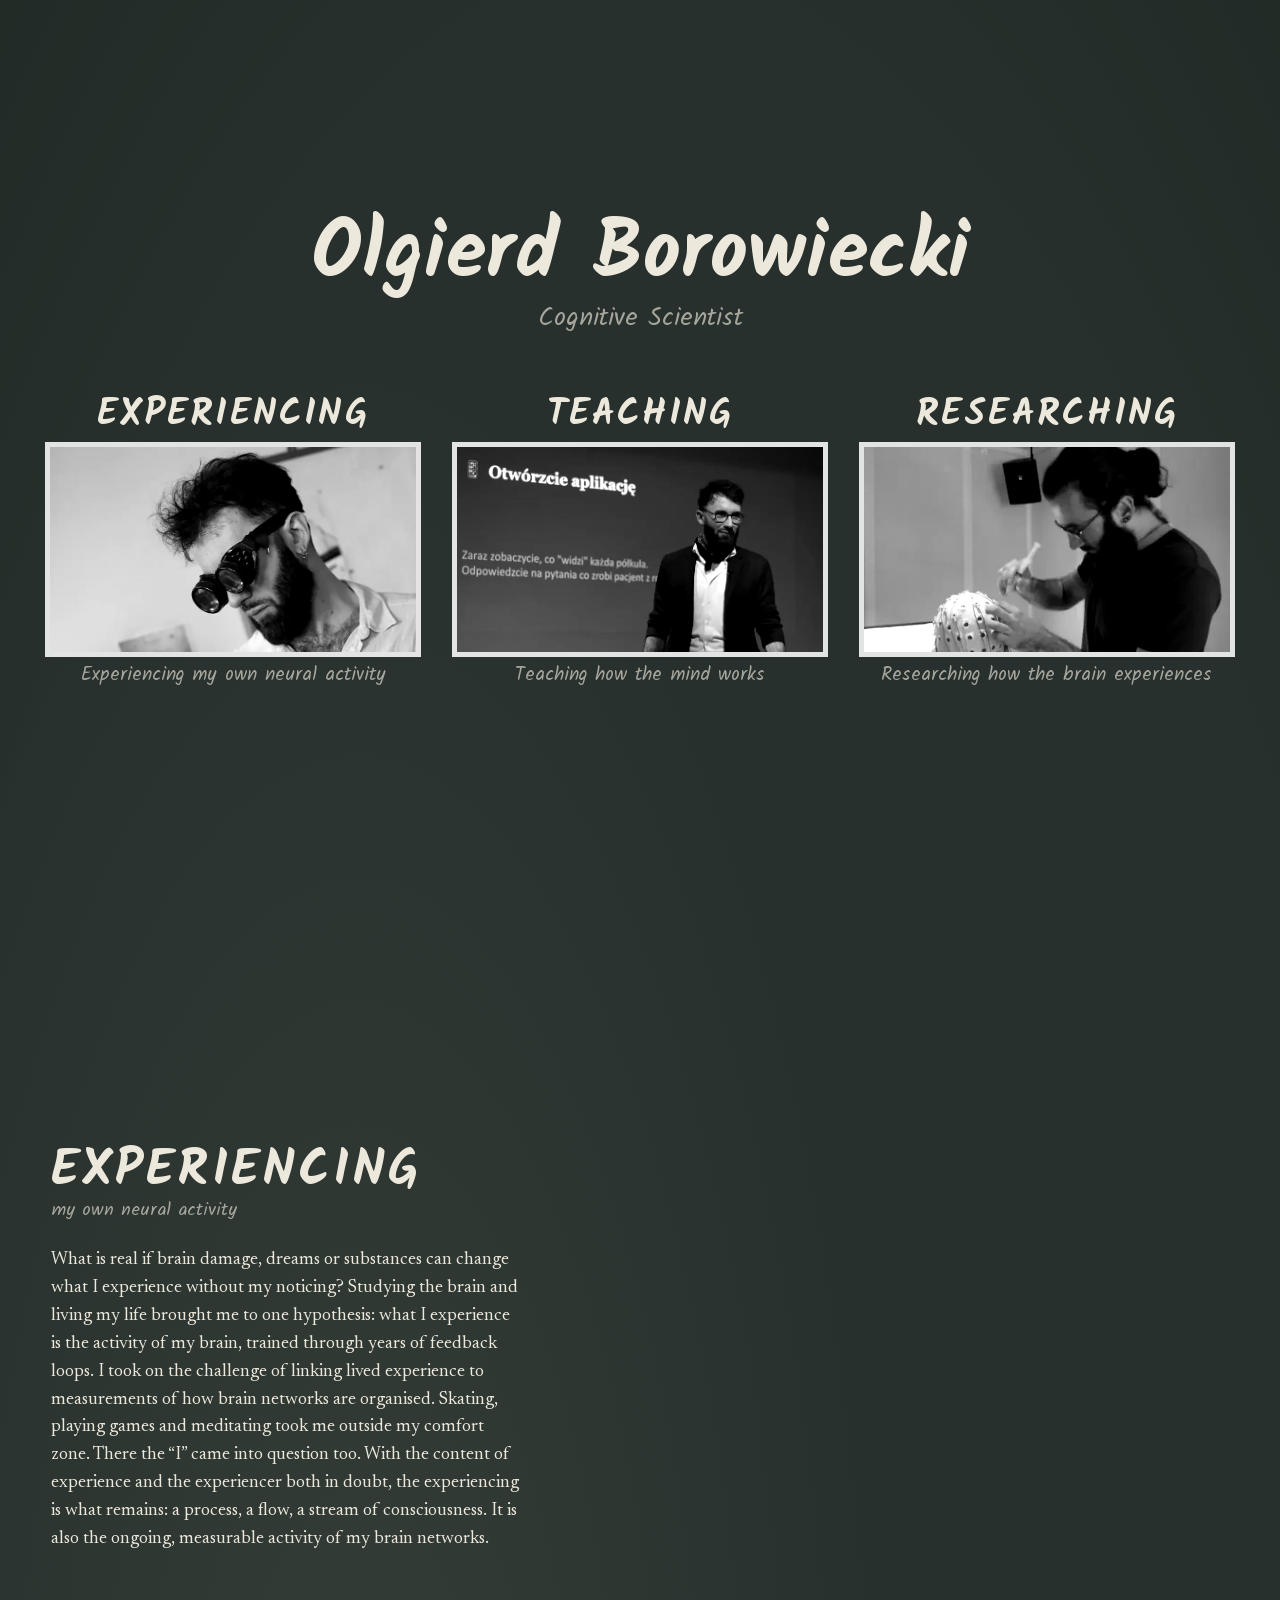
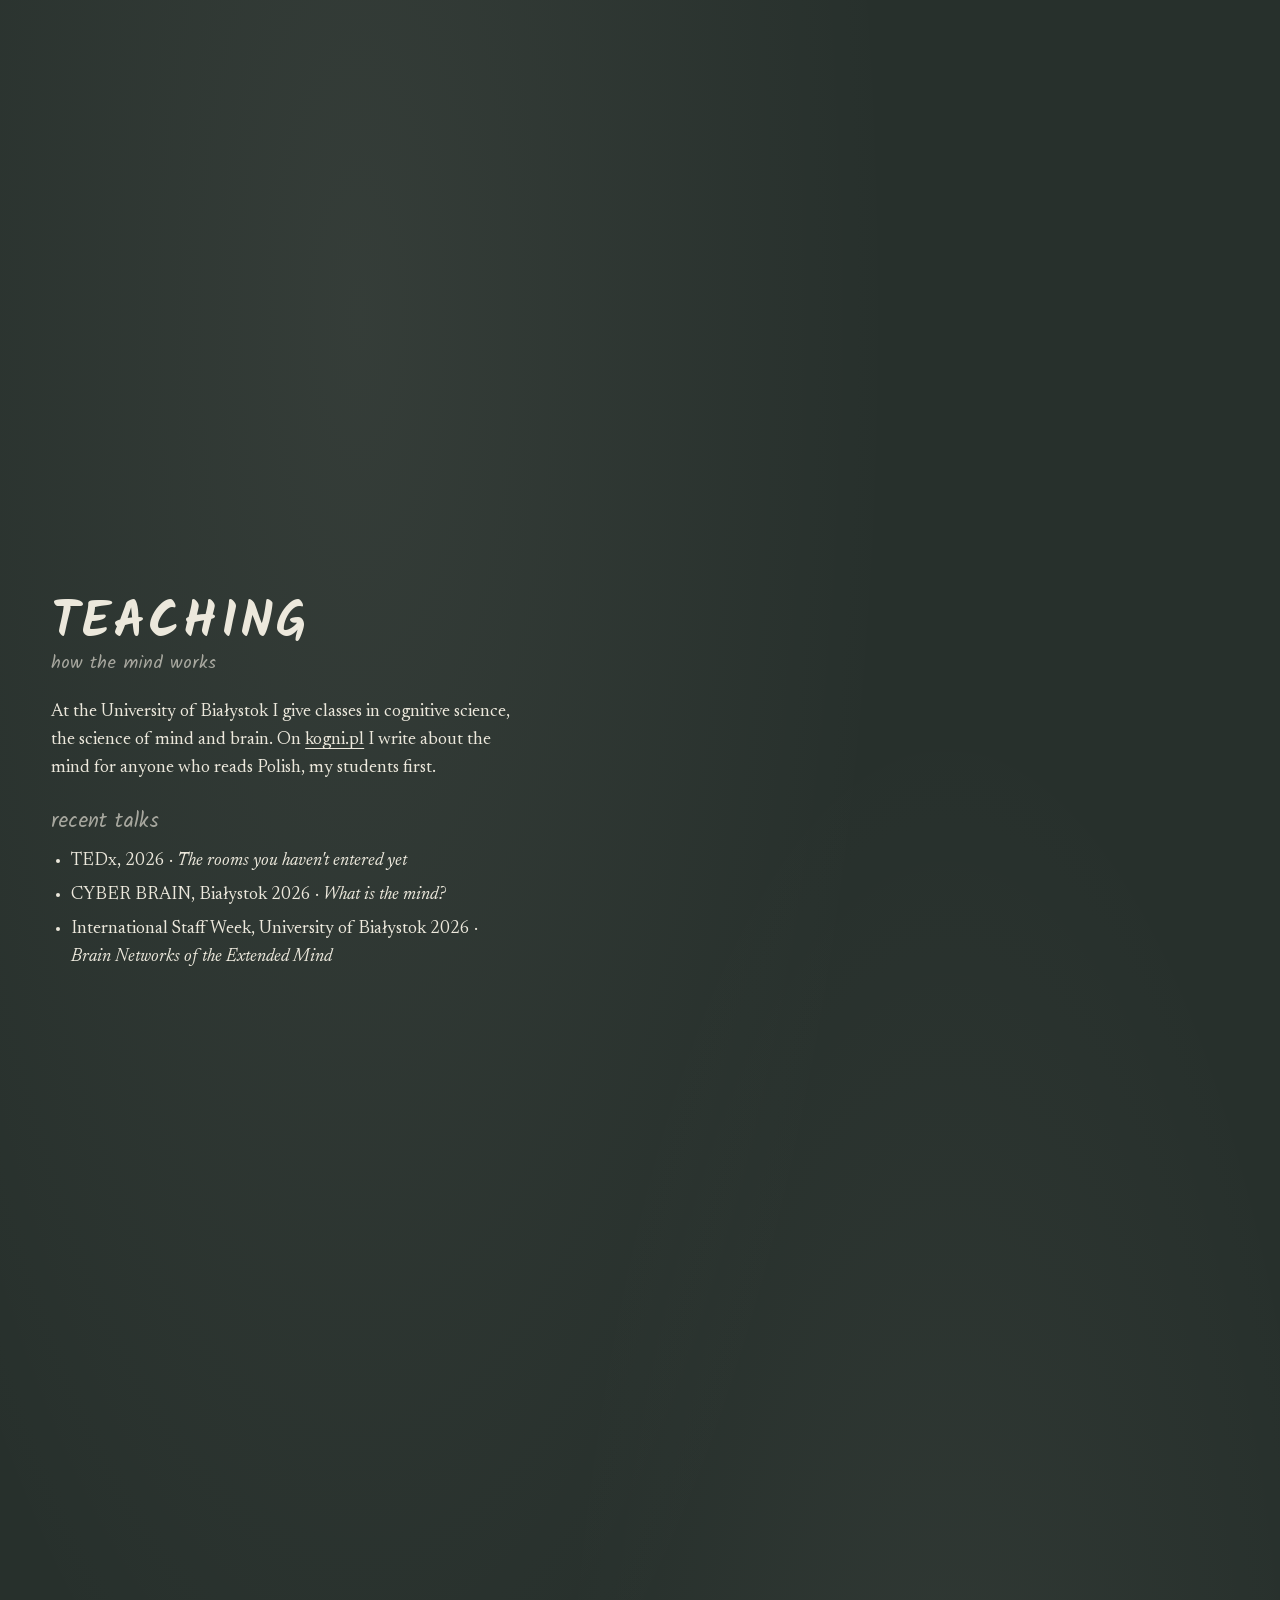
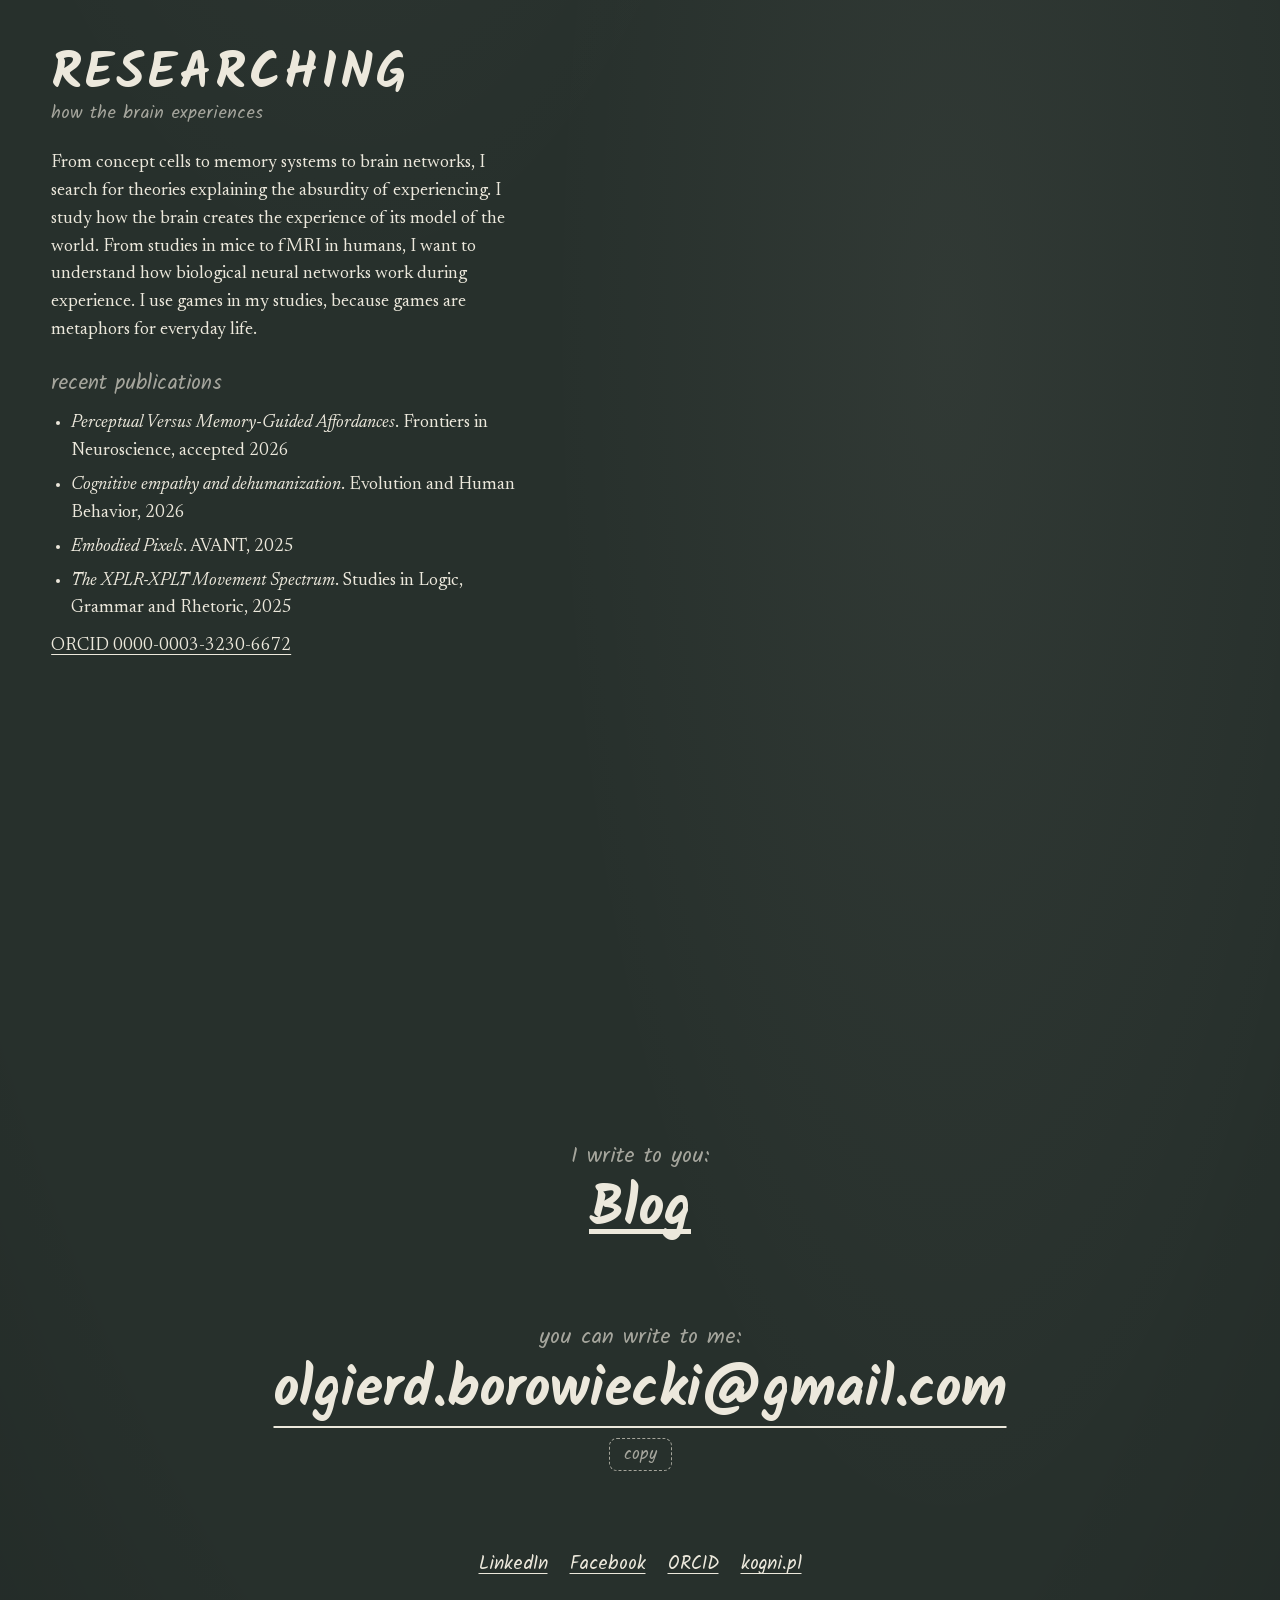
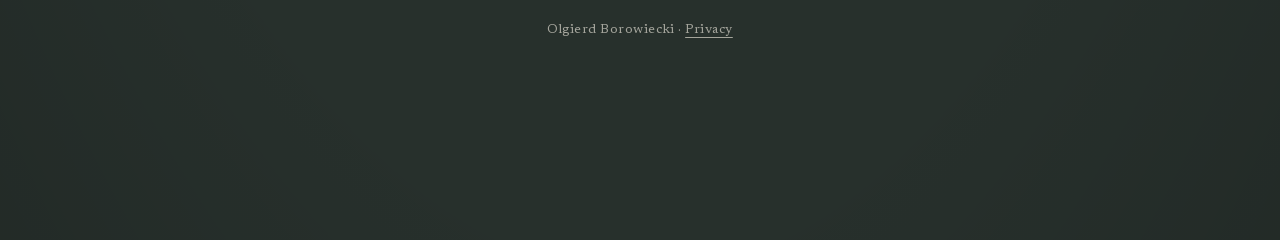
==== commit d0feeafc: "Experiencing my own neural activity" ====
--- a/public/index.html
+++ b/public/index.html
@@ -1,4 +1,4 @@
-<!doctype html> <html lang="en"> <head> <meta charset="utf-8"> <meta name="viewport" content="width=device-width,initial-scale=1,viewport-fit=cover"> <title>Olgierd Borowiecki</title> <meta name="description" content="Olgierd Borowiecki, cognitive scientist at the University of Białystok. Teaching how the mind works, researching how the brain experiences."> <link rel="canonical" href="https://olgierdborowiecki.com/"> <meta property="og:type" content="website"> <meta property="og:url" content="https://olgierdborowiecki.com/"> <meta property="og:title" content="Olgierd Borowiecki · Cognitive Scientist"> <meta property="og:description" content="Teaching how the mind works, researching how the brain experiences."> <meta property="og:image" content="https://olgierdborowiecki.com/og.png"> <meta property="og:image:width" content="1200"> <meta property="og:image:height" content="630"> <meta name="twitter:card" content="summary_large_image"> <link rel="icon" href="favicon.svg" type="image/svg+xml"> <link rel="stylesheet" href="fonts/fonts.css"> <script type="application/ld+json">{"@context":"https://schema.org","@type":"Person","name":"Olgierd Borowiecki","jobTitle":"Cognitive Scientist","url":"https://olgierdborowiecki.com/","image":"https://olgierdborowiecki.com/og.png","email":"mailto:olgierd.borowiecki@gmail.com","affiliation":{"@type":"CollegeOrUniversity","name":"University of Białystok","department":{"@type":"Organization","name":"Faculty of Philosophy and Cognitive Science"}},"sameAs":["https://orcid.org/0000-0003-3230-6672","https://www.linkedin.com/in/olgierdborowiecki","https://www.facebook.com/kognitywista.olgierd","https://kogni.pl/"]}</script> <style>:root{color-scheme:dark;--lupek:#27302c;--kreda:#ece8dc;--kreda-2:rgba(236,232,220,.64);--tekst:"Newsreader",Georgia,"Times New Roman",serif;--reka:"Kalam","Segoe Print","Bradley Hand",cursive}html,body{margin:0;min-height:100%}html{scroll-behavior:smooth}@media (prefers-reduced-motion:reduce){html{scroll-behavior:auto}}body{background-color:var(--lupek);background-image:radial-gradient(60% 45% at 28% 38%,rgba(236,232,220,.07),transparent 70%),radial-gradient(45% 35% at 74% 70%,rgba(236,232,220,.05),transparent 70%),radial-gradient(120% 90% at 50% 50%,transparent 55%,rgba(0,0,0,.35));color:var(--kreda);font-family:var(--tekst)}h1,h2,h3,p{margin:0}a{color:inherit}a:focus-visible,button:focus-visible{outline:2px dashed var(--kreda);outline-offset:8px}#kreda{position:fixed;inset:0;width:100%;height:100%;display:block;pointer-events:none;z-index:0}.tablica{position:relative;z-index:1;min-height:100vh;min-height:100svh;box-sizing:border-box;display:flex;flex-direction:column;align-items:center;justify-content:center;gap:clamp(28px,7vh,72px);padding:max(24px,env(safe-area-inset-top,0px)) max(16px,env(safe-area-inset-right,0px)) max(24px,env(safe-area-inset-bottom,0px)) max(16px,env(safe-area-inset-left,0px))}.naglowek{display:flex;flex-direction:column;align-items:center;gap:6px}.imie{font-family:var(--reka);font-weight:700;font-size:clamp(38px,6.4vw,84px);line-height:1.05;text-align:center}.kim{font-family:var(--reka);font-size:clamp(19px,2vw,28px);line-height:1.2;color:var(--kreda-2);text-align:center}.filary{display:grid;grid-template-columns:repeat(3,minmax(0,1fr));gap:clamp(20px,3.2vw,48px);width:min(1180px,100%)}.filar{display:flex;flex-direction:column;align-items:center;gap:12px;text-decoration:none;text-align:center}.filar h2{font-family:var(--reka);font-weight:700;text-transform:uppercase;letter-spacing:.06em;font-size:clamp(26px,2.9vw,40px);line-height:1}.filar img{display:block;width:100%;aspect-ratio:16/9;height:auto;object-fit:cover;filter:grayscale(1) contrast(1.15);box-shadow:0 0 0 5px #ece8dce6;transition:filter .6s ease}.filar p{font-family:var(--reka);font-size:19px;line-height:1.25;color:var(--kreda-2)}@media (hover:hover){.filar:hover img,.filar:focus-visible img{filter:none}}@media (hover:none){.filar img{filter:none}}@media (prefers-reduced-motion:reduce){.filar img{transition:none}}.strona{position:relative;z-index:1;min-height:100vh;min-height:100svh;box-sizing:border-box;display:flex;align-items:center;justify-content:center;padding:clamp(48px,9vh,96px) max(16px,4vw)}.strona.ks{min-height:130vh;min-height:130svh}.strona h2{font-family:var(--reka);font-weight:700;text-transform:uppercase;letter-spacing:.06em;font-size:clamp(32px,4vw,52px);line-height:1}.linia{font-family:var(--reka);font-size:clamp(18px,1.6vw,23px);color:var(--kreda-2)}.strona h3{font-family:var(--reka);font-weight:400;font-size:21px;color:var(--kreda-2)}.strona p,.strona li{font-size:18px;line-height:1.55;max-width:60ch}.strona ul{margin:0;padding-left:20px;display:flex;flex-direction:column;gap:6px}.strona a{text-underline-offset:4px}.blok{display:flex;flex-direction:column;gap:10px}.tekst{display:flex;flex-direction:column;gap:22px;min-width:0}.dwa{display:grid;grid-template-columns:minmax(0,5fr) minmax(0,7fr);column-gap:clamp(24px,4vw,56px);align-items:center;width:min(1180px,100%)}.miejsce{min-height:60vh}html:not(.gl) .miejsce{display:none}html:not(.gl) .dwa{grid-template-columns:minmax(0,1fr)}.kontakt{display:flex;flex-direction:column;align-items:center;gap:16px;text-align:center;font-family:var(--reka)}.kontakt .etyk{font-size:22px;color:var(--kreda-2);margin-bottom:-10px}.kontakt{--duzy:clamp(24px,4.4vw,56px)}.kontakt .blog{font-weight:700;font-size:var(--duzy);line-height:1.1;text-decoration-thickness:2px;text-underline-offset:.36em;text-decoration-skip-ink:none;max-width:none}.kontakt .etyk.druga{margin-top:clamp(28px,7vh,64px)}.kontakt .mail{font-weight:700;font-size:var(--duzy);line-height:1.1;overflow-wrap:anywhere;max-width:none}.kontakt .mail a{text-decoration-thickness:2px;text-underline-offset:.36em;text-decoration-skip-ink:none}.kopiuj{font-family:var(--reka);font-size:17px;color:var(--kreda-2);background:transparent;border:1.5px dashed var(--kreda-2);border-radius:8px;padding:2px 14px;cursor:pointer}.kopiuj:hover{color:var(--kreda);border-color:var(--kreda)}.kontakt .linki{margin-top:clamp(28px,7vh,64px);display:flex;flex-wrap:wrap;justify-content:center;gap:6px 22px;font-size:19px;max-width:none}.kontakt .stopka{margin-top:24px;font-family:var(--tekst);font-size:13px;letter-spacing:.04em;color:var(--kreda-2);max-width:none}@media (max-width:759px){.tablica{justify-content:flex-start;padding-top:max(40px,env(safe-area-inset-top,0px))}.filary{grid-template-columns:1fr;width:100%;max-width:420px;gap:32px}.strona.ks{min-height:0}.dwa{display:flex;flex-direction:column;gap:8px}.miejsce{order:-1;width:100%;height:46vh;height:46svh;min-height:0}.strona p,.strona li{font-size:16px}}</style> </head> <body> <canvas id="kreda" aria-hidden="true"></canvas> <main class="tablica"> <header class="naglowek"> <h1 class="imie">Olgierd Borowiecki</h1> <p class="kim">Cognitive Scientist</p> </header> <nav class="filary" aria-label="What I do"> <a class="filar" href="#experiencing"><h2>Experiencing</h2><img src="img/k-gogle.webp" width="820" height="461" alt="Olgierd in magnifying goggles, looking down"><p>Experiencing what remains</p></a> <a class="filar" href="#teaching"><h2>Teaching</h2><img src="img/k-split.webp" width="771" height="434" alt="Olgierd in front of a split-brain experiment slide"><p>Teaching how the mind&nbsp;works</p></a> <a class="filar" href="#researching"><h2>Researching</h2><img src="img/k-eeg-p.webp" width="520" height="292" alt="Olgierd applying gel to the EEG cap of a study participant"><p>Researching how the brain experiences</p></a> </nav> </main> <section class="strona" id="experiencing" aria-labelledby="h-experiencing"> <div class="dwa"> <div class="tekst"> <div><h2 id="h-experiencing">Experiencing</h2><p class="linia">what remains</p></div> <p>What is real if brain damage, dreams or substances can change what I experience without my noticing? Studying the brain and living my life brought me to one hypothesis: what I experience is the activity of my brain, trained through years of feedback loops. I took on the challenge of linking lived experience to measurements of how brain networks are organised. Skating, playing games and meditating took me outside my comfort zone. There the “I” came into question too. With the content of experience and the experiencer both in doubt, the experiencing is what remains: a process, a flow, a stream of consciousness. It is also the ongoing, measurable activity of my brain networks.</p> </div> <div aria-hidden="true"></div> </div> </section> <section class="strona ks" id="teaching" aria-labelledby="h-teaching"> <div class="dwa"> <div class="tekst"> <div><h2 id="h-teaching">Teaching</h2><p class="linia">how the mind&nbsp;works</p></div> <p>At the University of Białystok I give classes in cognitive science, the science of mind and brain. On <a href="https://kogni.pl">kogni.pl</a> I write about the mind for anyone who reads Polish, my students first.</p> <div class="blok"> <h3>recent talks</h3> <ul> <li>TEDx, 2026 · <i>The rooms you haven't entered yet</i></li> <li>CYBER BRAIN, Białystok 2026 · <i>What is the mind?</i></li> <li>International Staff Week, University of Białystok 2026 · <i>Brain Networks of the Extended Mind</i></li> </ul> </div> </div> <div class="miejsce" data-k="1" aria-hidden="true"></div> </div> </section> <section class="strona ks" id="researching" aria-labelledby="h-researching"> <div class="dwa"> <div class="tekst"> <div><h2 id="h-researching">Researching</h2><p class="linia">how the brain experiences</p></div> <p>From concept cells to memory systems to brain networks, I search for theories explaining the absurdity of experiencing. I study how the brain creates the experience of its model of the world. From studies in mice to fMRI in humans, I want to understand how biological neural networks work during experience. I use games in my studies, because games are metaphors for everyday life.</p> <div class="blok"> <h3>recent publications</h3> <ul> <li><i>Perceptual Versus Memory-Guided Affordances</i>. Frontiers in Neuroscience, accepted 2026</li> <li><i>Cognitive empathy and dehumanization</i>. Evolution and Human Behavior, 2026</li> <li><i>Embodied Pixels</i>. AVANT, 2025</li> <li><i>The XPLR-XPLT Movement Spectrum</i>. Studies in Logic, Grammar and Rhetoric, 2025</li> </ul> <p><a href="https://orcid.org/0000-0003-3230-6672">ORCID 0000-0003-3230-6672</a></p> </div> </div> <div class="miejsce" data-k="2" aria-hidden="true"></div> </div> </section> <section class="strona" id="contact" aria-label="Contact"> <div class="kontakt"> <p class="etyk">I write to you:</p> <p class="blog"><a href="blog/">Blog</a></p> <p class="etyk druga">you can write to me:</p> <p class="mail" id="mail"><a href="mailto:olgierd.borowiecki@gmail.com">olgierd.borowiecki@gmail.com</a></p> <button type="button" class="kopiuj" data-kopiuj="olgierd.borowiecki@gmail.com">copy</button> <p class="linki"><a href="https://www.linkedin.com/in/olgierdborowiecki">LinkedIn</a><a href="https://www.facebook.com/kognitywista.olgierd">Facebook</a><a href="https://orcid.org/0000-0003-3230-6672">ORCID</a><a href="https://kogni.pl">kogni.pl</a></p> <p class="stopka">Olgierd Borowiecki · <a href="privacy.html">Privacy</a></p> </div> </section> <script src="js/mozg.js"></script> <script>document.addEventListener("click",function(i){var t=i.target.closest(".kopiuj");if(t){var c=t.getAttribute("data-kopiuj"),r=function(){t.textContent="copied",setTimeout(function(){t.textContent="copy"},1600)},e=function(){var n=document.getElementById("mail"),o=window.getSelection(),a=document.createRange();a.selectNodeContents(n),o.removeAllRanges(),o.addRange(a),t.textContent="selected",setTimeout(function(){t.textContent="copy"},1600)};try{navigator.clipboard&&navigator.clipboard.writeText?navigator.clipboard.writeText(c).then(r,e):e()}catch{e()}}});</script> <script src="js/three.min.js"></script> <script>(function(){var xe=document.documentElement,ya=document.getElementById("kreda"),Ja=window.matchMedia&&matchMedia("(prefers-reduced-motion: reduce)").matches,we=!!window.THREE&&function(){try{var a=document.createElement("canvas");return!!(a.getContext("webgl")||a.getContext("experimental-webgl"))}catch{return!1}}();if(!we||!window.MOZG){ya.remove();return}xe.classList.add("gl");function M(a,e,r){return Math.max(e,Math.min(r,a))}function V(a,e,r){var n=M((r-a)/(e-a),0,1);return n*n*(3-2*n)}var aa=20261022;function F(){aa|=0,aa=aa+1831565813|0;var a=Math.imul(aa^aa>>>15,1|aa);return a=a+Math.imul(a^a>>>7,61|a)^a,((a^a>>>14)>>>0)/4294967296}function be(a){var e=new Uint32Array(a),r,n,t;for(r=0;r<a;r++)e[r]=r;for(r=a-1;r>0;r--)n=Math.floor(F()*(r+1)),t=e[r],e[r]=e[n],e[n]=t;return e}function Ca(a){return(F()-.5)*a}function Aa(a){for(var e=atob(a),r=new Uint8Array(e.length),n=0;n<e.length;n++)r[n]=e.charCodeAt(n);return r}var v,Z,w,I,qa,ca,U=18e3,fa=new Float32Array(U*3),Oa=new Float32Array(U*2);for(v=0;v<U;v++)Oa[2*v+1]=F();var sa=80,G=108;function ma(a){return 30*a*Math.pow(1-a,1.2)+3*a}var ke=be(U),Ka=0;function xa(a,e,r,n){Ka>=U||(ca=ke[Ka++],fa[3*ca]=a,fa[3*ca+1]=e,fa[3*ca+2]=r,Oa[2*ca]=n)}function ja(a){var e=F()*(a?376:268);return e<108?[1,(e/108-.5)*G]:e<188?[(e-108)/80,G/2]:e<268?[(e-188)/80,-G/2]:[0,((e-268)/108-.5)*G]}for(Z=0;Z<7e3;Z++)I=F()<.5?-1:1,w=ja(!0),xa(I*w[0]*sa+Ca(.7),w[1]+Ca(.7),ma(w[0])+Ca(.5),w[0]===0?.5:.95);for(Z=0;Z<5e3;Z++){I=F()<.5?-1:1,w=ja(!1);var Wa=1+Math.floor(F()*6);xa(I*w[0]*(sa-Wa*.15),w[1]*(1-Wa*.002),ma(w[0])-Wa*1.4*Math.min(1,w[0]*3),.4)}for(Z=0;Z<3e3;Z++)I=F()<.5?-1:1,w=ja(!1),xa(I*w[0]*(sa+5),w[1]*(G+8)/G,ma(w[0])*.8-10*Math.min(1,w[0]*3)-1.5,.55);for(;Ka<U;)I=F()<.5?-1:1,qa=F(),xa(I*qa*sa,(F()-.5)*G,ma(qa),.06);var wa=window.MOZG,b=wa.n,La=new Int16Array(Aa(wa.p).buffer),Va=new Int8Array(Aa(wa.nm).buffer),ge=new Int8Array(Aa(wa.s).buffer),s=new Float32Array(b*3),B=new Float32Array(b*3),ha=new Float32Array(b*2),Q=new Float32Array(b*2),ea=.57,ra=.5,z=new THREE.Vector3(0,-6,64*ra+4);for(v=0;v<b;v++){var Te=-La[3*v+1]/100,Za=La[3*v+2]/100,ie=-La[3*v]/100;s[3*v]=Te,s[3*v+1]=Za,s[3*v+2]=ie,B[3*v]=-Va[3*v+1]/127,B[3*v+1]=Va[3*v+2]/127,B[3*v+2]=-Va[3*v]/127,ha[2*v]=ge[v]/127*2,ha[2*v+1]=F();var le=ie>=0?1:-1,ze=le>0?-40+Za*ea:40-Za*ea;Q[2*v]=le,Q[2*v+1]=ma(M(Math.abs(ze)/sa,0,1))+.4}var ve=new Float32Array(b),ce=new Float32Array(b);(function(){function a(e,r){var n=Math.sin(e*12.9898+r*78.233)*43758.5453;return n-Math.floor(n)}[1,-1].forEach(function(e){var r=[],n=0,t=0,o=[1e9,1e9],i=[-1e9,-1e9],m,h;for(m=0;m<b;m++)Q[2*m]===e&&(r.push(m),n+=s[3*m+1],t+=s[3*m],o[0]=Math.min(o[0],s[3*m+1]),i[0]=Math.max(i[0],s[3*m+1]),o[1]=Math.min(o[1],s[3*m]),i[1]=Math.max(i[1],s[3*m]));n/=r.length,t/=r.length;var E=180,j=new Float32Array(E),H=new Float32Array(b),p=new Float32Array(b);r.forEach(function(f){var W=s[3*f+1]-n,P=s[3*f]-t,g=(Math.atan2(P,W)/6.2832+1.25)%1;H[f]=g,p[f]=Math.hypot(W,P);var A=Math.floor(g*E)%E;j[A]=Math.max(j[A],p[f])});var C=5,d=4,c=[];for(h=0;h<C*d;h++)c.push(h);for(h=c.length-1;h>0;h--){var l=Math.floor(a(h,e+3)*(h+1)),y=c[h];c[h]=c[l],c[l]=y}r.forEach(function(f){var W=Math.floor(H[f]*E)%E,P=e*B[3*f+2]>-.2,g;if(P&&p[f]>.94*j[W])g=.32*H[f]+.01*a(f,1),ce[f]=1;else if(P&&ha[2*f]<-.3){var A=Math.min(C-1,Math.floor((s[3*f+1]-o[0])/(i[0]-o[0]+1e-6)*C)),x=Math.min(d-1,Math.floor((s[3*f]-o[1])/(i[1]-o[1]+1e-6)*d));g=.34+.5*(c[x*C+A]+.85*a(f,2))/(C*d)}else g=.84+.16*a(f,3);ve[f]=(e>0?0:.4)+.6*g})})})();var ba=[{h:1,w:[[.24,.86],[.18,.4],[.44,.4],[.74,.68]],k:[[0,3],[0,1],[1,2],[2,3],[0,2]]},{h:-1,w:[[.08,.6],[.27,.72],[.63,.78],[.66,.47]],k:[[0,1],[1,2],[2,3],[1,3],[0,2]]}];(function(){var a=1e9,e=-1e9,r=1e9,n=-1e9,t;for(t=0;t<b;t++)a=Math.min(a,s[3*t]),e=Math.max(e,s[3*t]),r=Math.min(r,s[3*t+1]),n=Math.max(n,s[3*t+1]);ba.forEach(function(o){o.n=o.w.map(function(i){var m=-1,h=1e9;for(t=0;t<b;t++)if(!(Q[2*t]!==o.h||o.h*B[3*t+2]<.45||ha[2*t]>-.3)){var E=Math.hypot((s[3*t]-a)/(e-a)-i[0],(s[3*t+1]-r)/(n-r)-i[1]);E<h&&(h=E,m=t)}return m})})})();function Ba(a,e,r,n,t,o,i,m,h){return new THREE.Matrix4().set(a,e,r,0,n,t,o,0,i,m,h,0,0,0,0,1)}var He=new THREE.Quaternion().setFromRotationMatrix(Ba(0,1,0,-1,0,0,0,0,1)),Pe=new THREE.Quaternion().setFromRotationMatrix(Ba(0,-1,0,-1,0,0,0,0,-1)),fe=new THREE.Quaternion().setFromRotationMatrix(Ba(1,0,0,0,0,-1,0,1,0)),Se=new THREE.Vector3(-40,0,0),Fe=new THREE.Vector3(40,0,0);function Je(a,e,r){e[r]=s[3*a]*ra+z.x,e[r+1]=-s[3*a+2]*ra+z.y,e[r+2]=s[3*a+1]*ra+z.z}var u={uR:{value:new THREE.Matrix3},uCel:{value:new THREE.Vector3},uOdl:{value:400},uF:{value:1e3},uPrz:{value:new THREE.Vector2},uKam:{value:new THREE.Vector3},uC:{value:new THREE.Vector2},uPolR:{value:new THREE.Vector2(1,1)},uWH:{value:new THREE.Vector2(1,1)},uWir:{value:40},uRozm:{value:2},uWidM:{value:1},uCzas:{value:0},uOkr:{value:0},uRL:{value:new THREE.Matrix3},uRR:{value:new THREE.Matrix3},uTL:{value:new THREE.Vector3},uTR:{value:new THREE.Vector3},uSc:{value:ea},uKs:{value:0},uZal:{value:0},uCB:{value:z},uSB:{value:ra},uJasK:{value:1},uJasM:{value:1},uObrys:{value:.9},uRys:{value:1},uSiecL:{value:0},uSiecP:{value:0},uSiecA:{value:0}},Ce=["uniform mat3 uR; uniform vec3 uCel; uniform float uOdl; uniform float uF; uniform vec2 uPrz; uniform vec3 uKam;","uniform vec2 uC; uniform vec2 uPolR; uniform vec2 uWH; uniform float uWir; uniform float uRozm; uniform float uWidM; uniform float uCzas; uniform float uOkr;","uniform mat3 uRL; uniform mat3 uRR; uniform vec3 uTL; uniform vec3 uTR; uniform float uSc; uniform float uKs; uniform float uZal;","uniform vec3 uCB; uniform float uSB; uniform float uJasK; uniform float uJasM; uniform float uObrys;","uniform float uP; uniform float uO; uniform float uRys; uniform float uSiecL; uniform float uSiecP; uniform float uSiecA;","varying float vJ;","vec3 widok(vec3 P){ vec3 v = uR * (P - uCel); v.xy -= uPrz; return v; }","vec3 rzut(vec3 P){ vec3 v = widok(P); float g = uOdl - v.z; return vec3(uC + vec2(v.x, -v.y) * uF / max(g, 0.5), g); }","float okno(vec2 px){ vec2 q = abs(px - uC) / uPolR, q2 = q * q; float d = mix(sqrt(sqrt(dot(q2, q2))), length(q), uOkr); return 1.0 - smoothstep(mix(0.9, 0.72, uOkr), 1.06, d); }","vec2 pyl(float r){ vec2 h = fract(sin(r * vec2(12.9898, 78.233)) * 43758.5453); float a = 6.2832 * h.x; return uC + vec2(cos(a), sin(a)) * sqrt(h.y) * uPolR * 0.98; }","float krok(float x, float r){ float e = clamp(x * 1.5 - r * 0.5, 0.0, 1.0); return e * e * (3.0 - 2.0 * e); }","void stan(vec3 cel, vec2 start, float j, float r, float e, float wir){","  float o = krok(uO, fract(r * 7.13));","  vec2 p = mix(start, cel.xy, e);","  p += vec2(sin(r * 41.0), cos(r * 29.0)) * wir * sin(3.14159 * e);","  p = mix(p, pyl(fract(r * 3.71)), o);","  vJ = uWidM * j * smoothstep(0.15, 0.85, e) * (1.0 - smoothstep(0.0, 0.8, o)) * okno(p) * smoothstep(1.0, 8.0, cel.z);","  if (vJ < 0.02 || cel.z < 1.0) { gl_Position = vec4(2.0, 2.0, 2.0, 1.0); gl_PointSize = 0.0; return; }","  gl_Position = vec4(p.x / uWH.x * 2.0 - 1.0, 1.0 - p.y / uWH.y * 2.0, 0.0, 1.0);","  gl_PointSize = uRozm;","}"].join(`
+<!doctype html> <html lang="en"> <head> <meta charset="utf-8"> <meta name="viewport" content="width=device-width,initial-scale=1,viewport-fit=cover"> <title>Olgierd Borowiecki</title> <meta name="description" content="Olgierd Borowiecki, cognitive scientist at the University of Białystok. Teaching how the mind works, researching how the brain experiences."> <link rel="canonical" href="https://olgierdborowiecki.com/"> <meta property="og:type" content="website"> <meta property="og:url" content="https://olgierdborowiecki.com/"> <meta property="og:title" content="Olgierd Borowiecki · Cognitive Scientist"> <meta property="og:description" content="Teaching how the mind works, researching how the brain experiences."> <meta property="og:image" content="https://olgierdborowiecki.com/og.png"> <meta property="og:image:width" content="1200"> <meta property="og:image:height" content="630"> <meta name="twitter:card" content="summary_large_image"> <link rel="icon" href="favicon.svg" type="image/svg+xml"> <link rel="stylesheet" href="fonts/fonts.css"> <script type="application/ld+json">{"@context":"https://schema.org","@type":"Person","name":"Olgierd Borowiecki","jobTitle":"Cognitive Scientist","url":"https://olgierdborowiecki.com/","image":"https://olgierdborowiecki.com/og.png","email":"mailto:olgierd.borowiecki@gmail.com","affiliation":{"@type":"CollegeOrUniversity","name":"University of Białystok","department":{"@type":"Organization","name":"Faculty of Philosophy and Cognitive Science"}},"sameAs":["https://orcid.org/0000-0003-3230-6672","https://www.linkedin.com/in/olgierdborowiecki","https://www.facebook.com/kognitywista.olgierd","https://kogni.pl/"]}</script> <style>:root{color-scheme:dark;--lupek:#27302c;--kreda:#ece8dc;--kreda-2:rgba(236,232,220,.64);--tekst:"Newsreader",Georgia,"Times New Roman",serif;--reka:"Kalam","Segoe Print","Bradley Hand",cursive}html,body{margin:0;min-height:100%}html{scroll-behavior:smooth}@media (prefers-reduced-motion:reduce){html{scroll-behavior:auto}}body{background-color:var(--lupek);background-image:radial-gradient(60% 45% at 28% 38%,rgba(236,232,220,.07),transparent 70%),radial-gradient(45% 35% at 74% 70%,rgba(236,232,220,.05),transparent 70%),radial-gradient(120% 90% at 50% 50%,transparent 55%,rgba(0,0,0,.35));color:var(--kreda);font-family:var(--tekst)}h1,h2,h3,p{margin:0}a{color:inherit}a:focus-visible,button:focus-visible{outline:2px dashed var(--kreda);outline-offset:8px}#kreda{position:fixed;inset:0;width:100%;height:100%;display:block;pointer-events:none;z-index:0}.tablica{position:relative;z-index:1;min-height:100vh;min-height:100svh;box-sizing:border-box;display:flex;flex-direction:column;align-items:center;justify-content:center;gap:clamp(28px,7vh,72px);padding:max(24px,env(safe-area-inset-top,0px)) max(16px,env(safe-area-inset-right,0px)) max(24px,env(safe-area-inset-bottom,0px)) max(16px,env(safe-area-inset-left,0px))}.naglowek{display:flex;flex-direction:column;align-items:center;gap:6px}.imie{font-family:var(--reka);font-weight:700;font-size:clamp(38px,6.4vw,84px);line-height:1.05;text-align:center}.kim{font-family:var(--reka);font-size:clamp(19px,2vw,28px);line-height:1.2;color:var(--kreda-2);text-align:center}.filary{display:grid;grid-template-columns:repeat(3,minmax(0,1fr));gap:clamp(20px,3.2vw,48px);width:min(1180px,100%)}.filar{display:flex;flex-direction:column;align-items:center;gap:12px;text-decoration:none;text-align:center}.filar h2{font-family:var(--reka);font-weight:700;text-transform:uppercase;letter-spacing:.06em;font-size:clamp(26px,2.9vw,40px);line-height:1}.filar img{display:block;width:100%;aspect-ratio:16/9;height:auto;object-fit:cover;filter:grayscale(1) contrast(1.15);box-shadow:0 0 0 5px #ece8dce6;transition:filter .6s ease}.filar p{font-family:var(--reka);font-size:19px;line-height:1.25;color:var(--kreda-2)}@media (hover:hover){.filar:hover img,.filar:focus-visible img{filter:none}}@media (hover:none){.filar img{filter:none}}@media (prefers-reduced-motion:reduce){.filar img{transition:none}}.strona{position:relative;z-index:1;min-height:100vh;min-height:100svh;box-sizing:border-box;display:flex;align-items:center;justify-content:center;padding:clamp(48px,9vh,96px) max(16px,4vw)}.strona.ks{min-height:130vh;min-height:130svh}.strona h2{font-family:var(--reka);font-weight:700;text-transform:uppercase;letter-spacing:.06em;font-size:clamp(32px,4vw,52px);line-height:1}.linia{font-family:var(--reka);font-size:clamp(18px,1.6vw,23px);color:var(--kreda-2)}.strona h3{font-family:var(--reka);font-weight:400;font-size:21px;color:var(--kreda-2)}.strona p,.strona li{font-size:18px;line-height:1.55;max-width:60ch}.strona ul{margin:0;padding-left:20px;display:flex;flex-direction:column;gap:6px}.strona a{text-underline-offset:4px}.blok{display:flex;flex-direction:column;gap:10px}.tekst{display:flex;flex-direction:column;gap:22px;min-width:0}.dwa{display:grid;grid-template-columns:minmax(0,5fr) minmax(0,7fr);column-gap:clamp(24px,4vw,56px);align-items:center;width:min(1180px,100%)}.miejsce{min-height:60vh}html:not(.gl) .miejsce{display:none}html:not(.gl) .dwa{grid-template-columns:minmax(0,1fr)}.kontakt{display:flex;flex-direction:column;align-items:center;gap:16px;text-align:center;font-family:var(--reka)}.kontakt .etyk{font-size:22px;color:var(--kreda-2);margin-bottom:-10px}.kontakt{--duzy:clamp(24px,4.4vw,56px)}.kontakt .blog{font-weight:700;font-size:var(--duzy);line-height:1.1;text-decoration-thickness:2px;text-underline-offset:.36em;text-decoration-skip-ink:none;max-width:none}.kontakt .etyk.druga{margin-top:clamp(28px,7vh,64px)}.kontakt .mail{font-weight:700;font-size:var(--duzy);line-height:1.1;overflow-wrap:anywhere;max-width:none}.kontakt .mail a{text-decoration-thickness:2px;text-underline-offset:.36em;text-decoration-skip-ink:none}.kopiuj{font-family:var(--reka);font-size:17px;color:var(--kreda-2);background:transparent;border:1.5px dashed var(--kreda-2);border-radius:8px;padding:2px 14px;cursor:pointer}.kopiuj:hover{color:var(--kreda);border-color:var(--kreda)}.kontakt .linki{margin-top:clamp(28px,7vh,64px);display:flex;flex-wrap:wrap;justify-content:center;gap:6px 22px;font-size:19px;max-width:none}.kontakt .stopka{margin-top:24px;font-family:var(--tekst);font-size:13px;letter-spacing:.04em;color:var(--kreda-2);max-width:none}@media (max-width:759px){.tablica{justify-content:flex-start;padding-top:max(40px,env(safe-area-inset-top,0px))}.filary{grid-template-columns:1fr;width:100%;max-width:420px;gap:32px}.strona.ks{min-height:0}.dwa{display:flex;flex-direction:column;gap:8px}.miejsce{order:-1;width:100%;height:46vh;height:46svh;min-height:0}.strona p,.strona li{font-size:16px}}</style> </head> <body> <canvas id="kreda" aria-hidden="true"></canvas> <main class="tablica"> <header class="naglowek"> <h1 class="imie">Olgierd Borowiecki</h1> <p class="kim">Cognitive Scientist</p> </header> <nav class="filary" aria-label="What I do"> <a class="filar" href="#experiencing"><h2>Experiencing</h2><img src="img/k-gogle.webp" width="820" height="461" alt="Olgierd in magnifying goggles, looking down"><p>Experiencing my own neural activity</p></a> <a class="filar" href="#teaching"><h2>Teaching</h2><img src="img/k-split.webp" width="771" height="434" alt="Olgierd in front of a split-brain experiment slide"><p>Teaching how the mind&nbsp;works</p></a> <a class="filar" href="#researching"><h2>Researching</h2><img src="img/k-eeg-p.webp" width="520" height="292" alt="Olgierd applying gel to the EEG cap of a study participant"><p>Researching how the brain experiences</p></a> </nav> </main> <section class="strona" id="experiencing" aria-labelledby="h-experiencing"> <div class="dwa"> <div class="tekst"> <div><h2 id="h-experiencing">Experiencing</h2><p class="linia">my own neural activity</p></div> <p>What is real if brain damage, dreams or substances can change what I experience without my noticing? Studying the brain and living my life brought me to one hypothesis: what I experience is the activity of my brain, trained through years of feedback loops. I took on the challenge of linking lived experience to measurements of how brain networks are organised. Skating, playing games and meditating took me outside my comfort zone. There the “I” came into question too. With the content of experience and the experiencer both in doubt, the experiencing is what remains: a process, a flow, a stream of consciousness. It is also the ongoing, measurable activity of my brain networks.</p> </div> <div aria-hidden="true"></div> </div> </section> <section class="strona ks" id="teaching" aria-labelledby="h-teaching"> <div class="dwa"> <div class="tekst"> <div><h2 id="h-teaching">Teaching</h2><p class="linia">how the mind&nbsp;works</p></div> <p>At the University of Białystok I give classes in cognitive science, the science of mind and brain. On <a href="https://kogni.pl">kogni.pl</a> I write about the mind for anyone who reads Polish, my students first.</p> <div class="blok"> <h3>recent talks</h3> <ul> <li>TEDx, 2026 · <i>The rooms you haven't entered yet</i></li> <li>CYBER BRAIN, Białystok 2026 · <i>What is the mind?</i></li> <li>International Staff Week, University of Białystok 2026 · <i>Brain Networks of the Extended Mind</i></li> </ul> </div> </div> <div class="miejsce" data-k="1" aria-hidden="true"></div> </div> </section> <section class="strona ks" id="researching" aria-labelledby="h-researching"> <div class="dwa"> <div class="tekst"> <div><h2 id="h-researching">Researching</h2><p class="linia">how the brain experiences</p></div> <p>From concept cells to memory systems to brain networks, I search for theories explaining the absurdity of experiencing. I study how the brain creates the experience of its model of the world. From studies in mice to fMRI in humans, I want to understand how biological neural networks work during experience. I use games in my studies, because games are metaphors for everyday life.</p> <div class="blok"> <h3>recent publications</h3> <ul> <li><i>Perceptual Versus Memory-Guided Affordances</i>. Frontiers in Neuroscience, accepted 2026</li> <li><i>Cognitive empathy and dehumanization</i>. Evolution and Human Behavior, 2026</li> <li><i>Embodied Pixels</i>. AVANT, 2025</li> <li><i>The XPLR-XPLT Movement Spectrum</i>. Studies in Logic, Grammar and Rhetoric, 2025</li> </ul> <p><a href="https://orcid.org/0000-0003-3230-6672">ORCID 0000-0003-3230-6672</a></p> </div> </div> <div class="miejsce" data-k="2" aria-hidden="true"></div> </div> </section> <section class="strona" id="contact" aria-label="Contact"> <div class="kontakt"> <p class="etyk">I write to you:</p> <p class="blog"><a href="blog/">Blog</a></p> <p class="etyk druga">you can write to me:</p> <p class="mail" id="mail"><a href="mailto:olgierd.borowiecki@gmail.com">olgierd.borowiecki@gmail.com</a></p> <button type="button" class="kopiuj" data-kopiuj="olgierd.borowiecki@gmail.com">copy</button> <p class="linki"><a href="https://www.linkedin.com/in/olgierdborowiecki">LinkedIn</a><a href="https://www.facebook.com/kognitywista.olgierd">Facebook</a><a href="https://orcid.org/0000-0003-3230-6672">ORCID</a><a href="https://kogni.pl">kogni.pl</a></p> <p class="stopka">Olgierd Borowiecki · <a href="privacy.html">Privacy</a></p> </div> </section> <script src="js/mozg.js"></script> <script>document.addEventListener("click",function(i){var t=i.target.closest(".kopiuj");if(t){var c=t.getAttribute("data-kopiuj"),r=function(){t.textContent="copied",setTimeout(function(){t.textContent="copy"},1600)},e=function(){var n=document.getElementById("mail"),o=window.getSelection(),a=document.createRange();a.selectNodeContents(n),o.removeAllRanges(),o.addRange(a),t.textContent="selected",setTimeout(function(){t.textContent="copy"},1600)};try{navigator.clipboard&&navigator.clipboard.writeText?navigator.clipboard.writeText(c).then(r,e):e()}catch{e()}}});</script> <script src="js/three.min.js"></script> <script>(function(){var xe=document.documentElement,ya=document.getElementById("kreda"),Ja=window.matchMedia&&matchMedia("(prefers-reduced-motion: reduce)").matches,we=!!window.THREE&&function(){try{var a=document.createElement("canvas");return!!(a.getContext("webgl")||a.getContext("experimental-webgl"))}catch{return!1}}();if(!we||!window.MOZG){ya.remove();return}xe.classList.add("gl");function M(a,e,r){return Math.max(e,Math.min(r,a))}function V(a,e,r){var n=M((r-a)/(e-a),0,1);return n*n*(3-2*n)}var aa=20261022;function F(){aa|=0,aa=aa+1831565813|0;var a=Math.imul(aa^aa>>>15,1|aa);return a=a+Math.imul(a^a>>>7,61|a)^a,((a^a>>>14)>>>0)/4294967296}function be(a){var e=new Uint32Array(a),r,n,t;for(r=0;r<a;r++)e[r]=r;for(r=a-1;r>0;r--)n=Math.floor(F()*(r+1)),t=e[r],e[r]=e[n],e[n]=t;return e}function Ca(a){return(F()-.5)*a}function Aa(a){for(var e=atob(a),r=new Uint8Array(e.length),n=0;n<e.length;n++)r[n]=e.charCodeAt(n);return r}var v,Z,w,I,qa,ca,U=18e3,fa=new Float32Array(U*3),Oa=new Float32Array(U*2);for(v=0;v<U;v++)Oa[2*v+1]=F();var sa=80,G=108;function ma(a){return 30*a*Math.pow(1-a,1.2)+3*a}var ke=be(U),Ka=0;function xa(a,e,r,n){Ka>=U||(ca=ke[Ka++],fa[3*ca]=a,fa[3*ca+1]=e,fa[3*ca+2]=r,Oa[2*ca]=n)}function ja(a){var e=F()*(a?376:268);return e<108?[1,(e/108-.5)*G]:e<188?[(e-108)/80,G/2]:e<268?[(e-188)/80,-G/2]:[0,((e-268)/108-.5)*G]}for(Z=0;Z<7e3;Z++)I=F()<.5?-1:1,w=ja(!0),xa(I*w[0]*sa+Ca(.7),w[1]+Ca(.7),ma(w[0])+Ca(.5),w[0]===0?.5:.95);for(Z=0;Z<5e3;Z++){I=F()<.5?-1:1,w=ja(!1);var Wa=1+Math.floor(F()*6);xa(I*w[0]*(sa-Wa*.15),w[1]*(1-Wa*.002),ma(w[0])-Wa*1.4*Math.min(1,w[0]*3),.4)}for(Z=0;Z<3e3;Z++)I=F()<.5?-1:1,w=ja(!1),xa(I*w[0]*(sa+5),w[1]*(G+8)/G,ma(w[0])*.8-10*Math.min(1,w[0]*3)-1.5,.55);for(;Ka<U;)I=F()<.5?-1:1,qa=F(),xa(I*qa*sa,(F()-.5)*G,ma(qa),.06);var wa=window.MOZG,b=wa.n,La=new Int16Array(Aa(wa.p).buffer),Va=new Int8Array(Aa(wa.nm).buffer),ge=new Int8Array(Aa(wa.s).buffer),s=new Float32Array(b*3),B=new Float32Array(b*3),ha=new Float32Array(b*2),Q=new Float32Array(b*2),ea=.57,ra=.5,z=new THREE.Vector3(0,-6,64*ra+4);for(v=0;v<b;v++){var Te=-La[3*v+1]/100,Za=La[3*v+2]/100,ie=-La[3*v]/100;s[3*v]=Te,s[3*v+1]=Za,s[3*v+2]=ie,B[3*v]=-Va[3*v+1]/127,B[3*v+1]=Va[3*v+2]/127,B[3*v+2]=-Va[3*v]/127,ha[2*v]=ge[v]/127*2,ha[2*v+1]=F();var le=ie>=0?1:-1,ze=le>0?-40+Za*ea:40-Za*ea;Q[2*v]=le,Q[2*v+1]=ma(M(Math.abs(ze)/sa,0,1))+.4}var ve=new Float32Array(b),ce=new Float32Array(b);(function(){function a(e,r){var n=Math.sin(e*12.9898+r*78.233)*43758.5453;return n-Math.floor(n)}[1,-1].forEach(function(e){var r=[],n=0,t=0,o=[1e9,1e9],i=[-1e9,-1e9],m,h;for(m=0;m<b;m++)Q[2*m]===e&&(r.push(m),n+=s[3*m+1],t+=s[3*m],o[0]=Math.min(o[0],s[3*m+1]),i[0]=Math.max(i[0],s[3*m+1]),o[1]=Math.min(o[1],s[3*m]),i[1]=Math.max(i[1],s[3*m]));n/=r.length,t/=r.length;var E=180,j=new Float32Array(E),H=new Float32Array(b),p=new Float32Array(b);r.forEach(function(f){var W=s[3*f+1]-n,P=s[3*f]-t,g=(Math.atan2(P,W)/6.2832+1.25)%1;H[f]=g,p[f]=Math.hypot(W,P);var A=Math.floor(g*E)%E;j[A]=Math.max(j[A],p[f])});var C=5,d=4,c=[];for(h=0;h<C*d;h++)c.push(h);for(h=c.length-1;h>0;h--){var l=Math.floor(a(h,e+3)*(h+1)),y=c[h];c[h]=c[l],c[l]=y}r.forEach(function(f){var W=Math.floor(H[f]*E)%E,P=e*B[3*f+2]>-.2,g;if(P&&p[f]>.94*j[W])g=.32*H[f]+.01*a(f,1),ce[f]=1;else if(P&&ha[2*f]<-.3){var A=Math.min(C-1,Math.floor((s[3*f+1]-o[0])/(i[0]-o[0]+1e-6)*C)),x=Math.min(d-1,Math.floor((s[3*f]-o[1])/(i[1]-o[1]+1e-6)*d));g=.34+.5*(c[x*C+A]+.85*a(f,2))/(C*d)}else g=.84+.16*a(f,3);ve[f]=(e>0?0:.4)+.6*g})})})();var ba=[{h:1,w:[[.24,.86],[.18,.4],[.44,.4],[.74,.68]],k:[[0,3],[0,1],[1,2],[2,3],[0,2]]},{h:-1,w:[[.08,.6],[.27,.72],[.63,.78],[.66,.47]],k:[[0,1],[1,2],[2,3],[1,3],[0,2]]}];(function(){var a=1e9,e=-1e9,r=1e9,n=-1e9,t;for(t=0;t<b;t++)a=Math.min(a,s[3*t]),e=Math.max(e,s[3*t]),r=Math.min(r,s[3*t+1]),n=Math.max(n,s[3*t+1]);ba.forEach(function(o){o.n=o.w.map(function(i){var m=-1,h=1e9;for(t=0;t<b;t++)if(!(Q[2*t]!==o.h||o.h*B[3*t+2]<.45||ha[2*t]>-.3)){var E=Math.hypot((s[3*t]-a)/(e-a)-i[0],(s[3*t+1]-r)/(n-r)-i[1]);E<h&&(h=E,m=t)}return m})})})();function Ba(a,e,r,n,t,o,i,m,h){return new THREE.Matrix4().set(a,e,r,0,n,t,o,0,i,m,h,0,0,0,0,1)}var He=new THREE.Quaternion().setFromRotationMatrix(Ba(0,1,0,-1,0,0,0,0,1)),Pe=new THREE.Quaternion().setFromRotationMatrix(Ba(0,-1,0,-1,0,0,0,0,-1)),fe=new THREE.Quaternion().setFromRotationMatrix(Ba(1,0,0,0,0,-1,0,1,0)),Se=new THREE.Vector3(-40,0,0),Fe=new THREE.Vector3(40,0,0);function Je(a,e,r){e[r]=s[3*a]*ra+z.x,e[r+1]=-s[3*a+2]*ra+z.y,e[r+2]=s[3*a+1]*ra+z.z}var u={uR:{value:new THREE.Matrix3},uCel:{value:new THREE.Vector3},uOdl:{value:400},uF:{value:1e3},uPrz:{value:new THREE.Vector2},uKam:{value:new THREE.Vector3},uC:{value:new THREE.Vector2},uPolR:{value:new THREE.Vector2(1,1)},uWH:{value:new THREE.Vector2(1,1)},uWir:{value:40},uRozm:{value:2},uWidM:{value:1},uCzas:{value:0},uOkr:{value:0},uRL:{value:new THREE.Matrix3},uRR:{value:new THREE.Matrix3},uTL:{value:new THREE.Vector3},uTR:{value:new THREE.Vector3},uSc:{value:ea},uKs:{value:0},uZal:{value:0},uCB:{value:z},uSB:{value:ra},uJasK:{value:1},uJasM:{value:1},uObrys:{value:.9},uRys:{value:1},uSiecL:{value:0},uSiecP:{value:0},uSiecA:{value:0}},Ce=["uniform mat3 uR; uniform vec3 uCel; uniform float uOdl; uniform float uF; uniform vec2 uPrz; uniform vec3 uKam;","uniform vec2 uC; uniform vec2 uPolR; uniform vec2 uWH; uniform float uWir; uniform float uRozm; uniform float uWidM; uniform float uCzas; uniform float uOkr;","uniform mat3 uRL; uniform mat3 uRR; uniform vec3 uTL; uniform vec3 uTR; uniform float uSc; uniform float uKs; uniform float uZal;","uniform vec3 uCB; uniform float uSB; uniform float uJasK; uniform float uJasM; uniform float uObrys;","uniform float uP; uniform float uO; uniform float uRys; uniform float uSiecL; uniform float uSiecP; uniform float uSiecA;","varying float vJ;","vec3 widok(vec3 P){ vec3 v = uR * (P - uCel); v.xy -= uPrz; return v; }","vec3 rzut(vec3 P){ vec3 v = widok(P); float g = uOdl - v.z; return vec3(uC + vec2(v.x, -v.y) * uF / max(g, 0.5), g); }","float okno(vec2 px){ vec2 q = abs(px - uC) / uPolR, q2 = q * q; float d = mix(sqrt(sqrt(dot(q2, q2))), length(q), uOkr); return 1.0 - smoothstep(mix(0.9, 0.72, uOkr), 1.06, d); }","vec2 pyl(float r){ vec2 h = fract(sin(r * vec2(12.9898, 78.233)) * 43758.5453); float a = 6.2832 * h.x; return uC + vec2(cos(a), sin(a)) * sqrt(h.y) * uPolR * 0.98; }","float krok(float x, float r){ float e = clamp(x * 1.5 - r * 0.5, 0.0, 1.0); return e * e * (3.0 - 2.0 * e); }","void stan(vec3 cel, vec2 start, float j, float r, float e, float wir){","  float o = krok(uO, fract(r * 7.13));","  vec2 p = mix(start, cel.xy, e);","  p += vec2(sin(r * 41.0), cos(r * 29.0)) * wir * sin(3.14159 * e);","  p = mix(p, pyl(fract(r * 3.71)), o);","  vJ = uWidM * j * smoothstep(0.15, 0.85, e) * (1.0 - smoothstep(0.0, 0.8, o)) * okno(p) * smoothstep(1.0, 8.0, cel.z);","  if (vJ < 0.02 || cel.z < 1.0) { gl_Position = vec4(2.0, 2.0, 2.0, 1.0); gl_PointSize = 0.0; return; }","  gl_Position = vec4(p.x / uWH.x * 2.0 - 1.0, 1.0 - p.y / uWH.y * 2.0, 0.0, 1.0);","  gl_PointSize = uRozm;","}"].join(`
 `),Ae=["varying float vJ;","float hash(vec2 p){ return fract(sin(dot(p, vec2(12.9898, 78.233))) * 43758.5453); }","void main(){ vec2 c = gl_PointCoord - 0.5; float r = length(c); if (r > 0.5) discard;","  float a = smoothstep(0.5, 0.12, r) * (0.6 + 0.4 * hash(floor(gl_FragCoord.xy)));","  vec3 kol = vec3(0.94, 0.92, 0.86) * min(vJ, 1.2) * a * 0.9;","  gl_FragColor = vec4(kol, max(kol.r, max(kol.g, kol.b))); }"].join(`
 `),qe=["attribute vec2 aJ;","void main(){","  vec3 P = position; vec3 osie = vec3(79.0, 62.0, 57.0) * uSB;","  vec3 o = (uKam - uCB) / osie, d = (P - uKam) / osie;","  float a = dot(d, d), b = dot(o, d), c = dot(o, o) - 1.0, delta = b * b - a * c;","  float t0 = (-b - sqrt(max(delta, 0.0))) / a;","  float zaslona = smoothstep(0.0, 0.08, delta / (a * 0.6)) * step(0.0, t0) * step(t0, 1.0) * uZal * uZal;","  float j = aJ.x * uJasK * (1.0 - 0.93 * zaslona);","  stan(rzut(P), pyl(aJ.y), j, aJ.y, krok(uP, aJ.y), uWir);","}"].join(`
 `),Oe=["attribute vec3 aNorm; attribute vec2 aJ; attribute vec2 aH; attribute float aD; attribute float aR;","void main(){","  float wP = 1.0 - uZal;","  float s = step(0.0, aH.x);","  mat3 Rh = uRL * s + uRR * (1.0 - s);","  vec3 P = Rh * vec3(position.xy, position.z * uKs) * uSc + mix(uTR, uTL, s) + vec3(0.0, 0.0, aH.y * (1.0 - uZal));","  vec3 n = normalize(uR * (Rh * aNorm));","  vec3 v = widok(P), doKam = normalize(vec3(0.0, 0.0, uOdl) - v);","  float lam = 0.32 + 0.68 * max(dot(n, normalize(vec3(-0.45, 0.65, 0.6))), 0.0);","  float tyl = mix(1.0, mix(0.22, 1.0, smoothstep(-0.2, 0.3, dot(n, doKam))), uZal);","  float boczna = mix(smoothstep(-0.35, 0.0, aH.x * aNorm.z), 1.0, uZal);","  float obrys = mix(aR * 1.6, pow(1.0 - abs(dot(n, doKam)), 4.0), uZal) * uObrys;","  float korona = smoothstep(0.15, -0.6, aJ.x); korona *= korona;","  float k = mix(clamp(0.78 - aJ.x * 0.27, 0.1, 1.1), 0.03 + 1.25 * korona, wP);","  float lamP = mix(lam, 0.55 + 0.45 * lam, wP);","  float j = uJasM * boczna * (lamP * tyl * k + obrys);","  j *= 1.0 - 0.35 * uSiecA * wP - 0.22 * uSiecA * uZal;","  float er = clamp((uRys - aD) / 0.06, 0.0, 1.0); er = er * er * (3.0 - 2.0 * er);","  j *= 1.0 + 1.6 * er * (1.0 - er);","  vec3 c = rzut(P);","  stan(c, c.xy + vec2(sin(aJ.y * 91.0), cos(aJ.y * 53.0)) * 5.0, j, aJ.y, er, 0.0);","}"].join(`
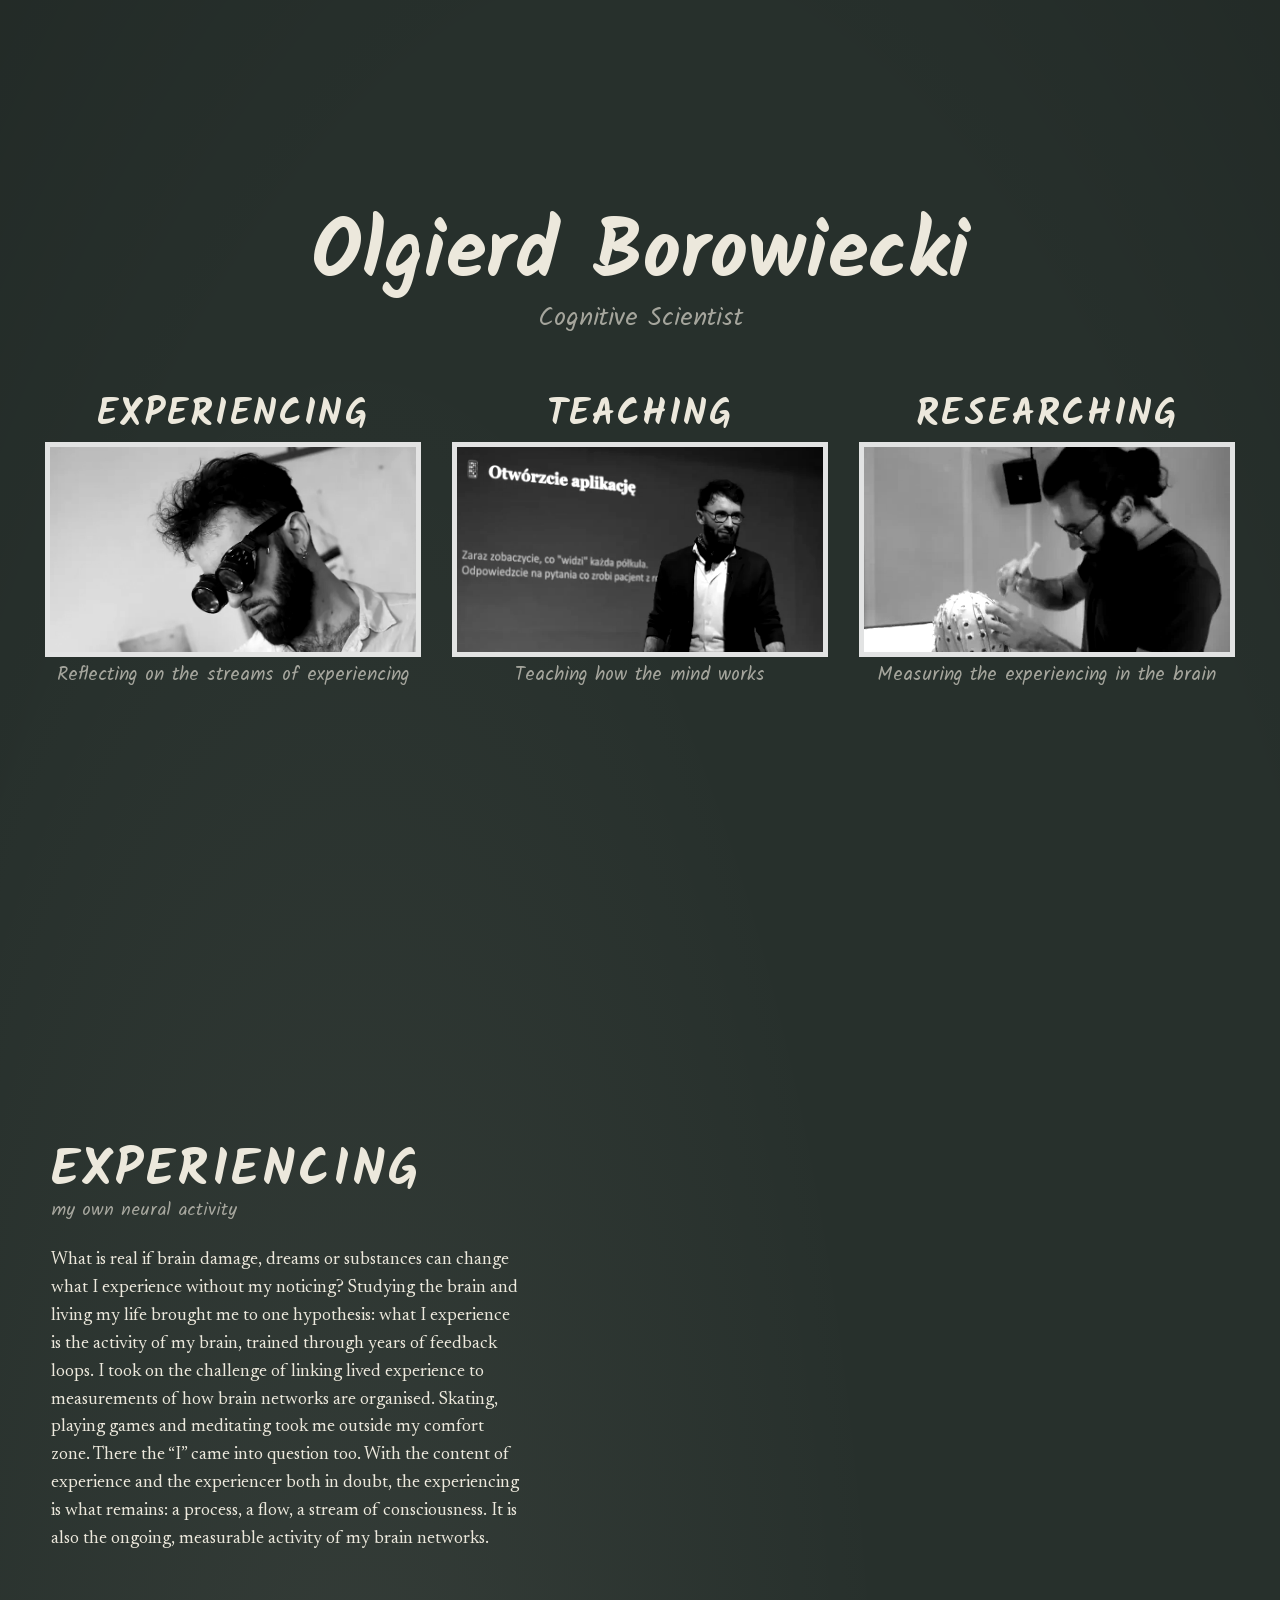
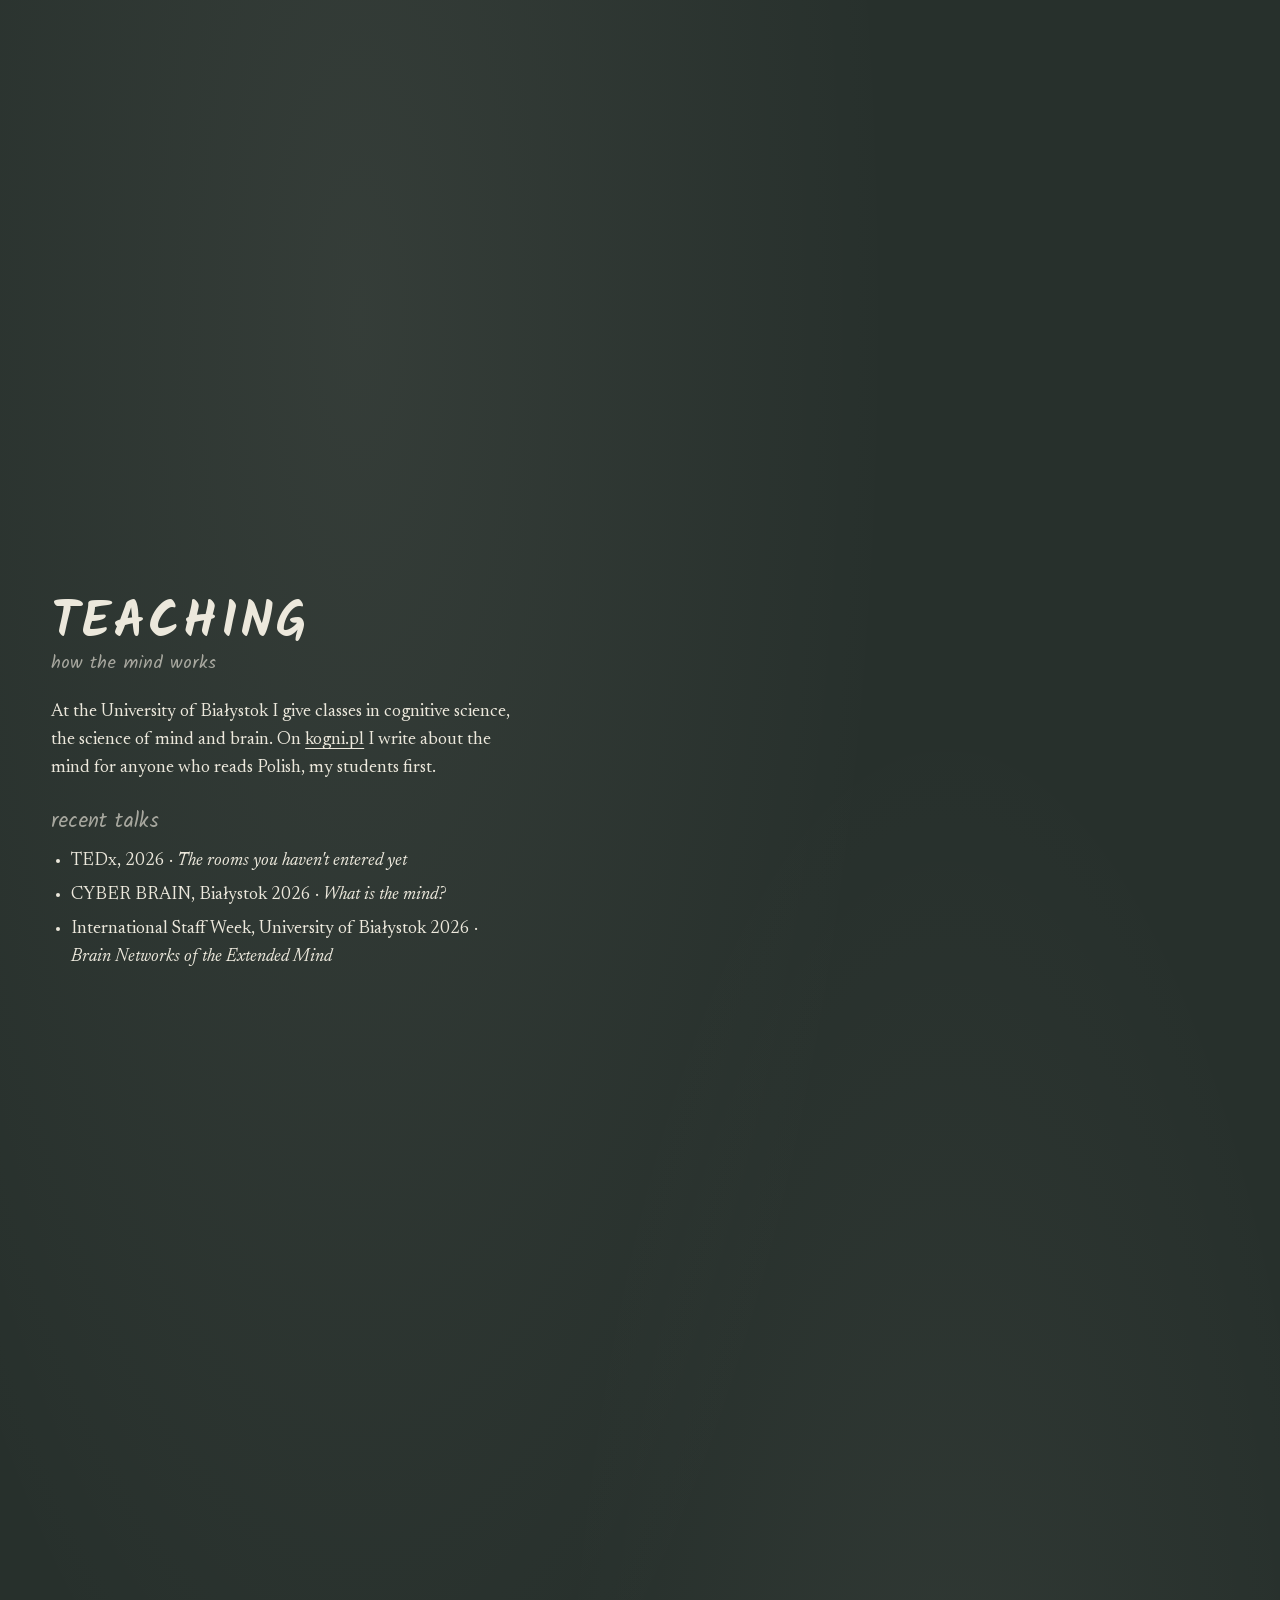
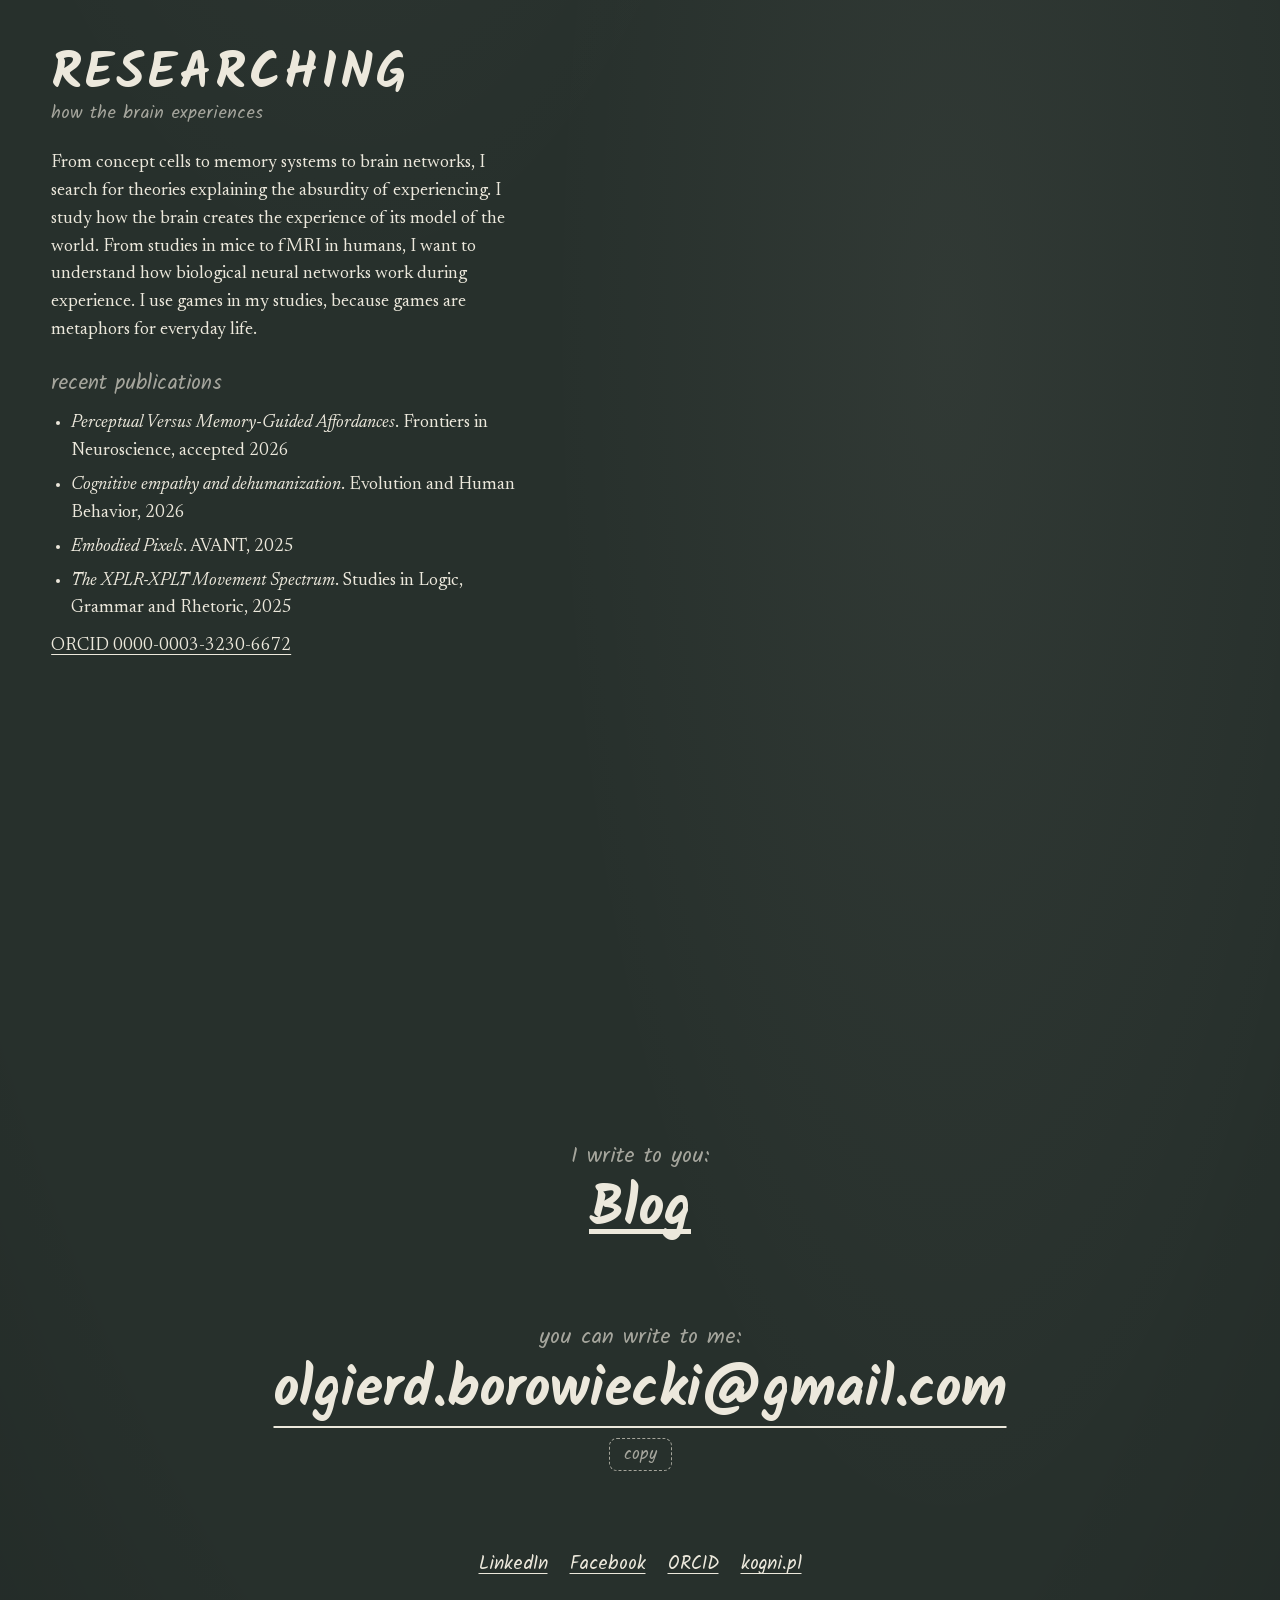
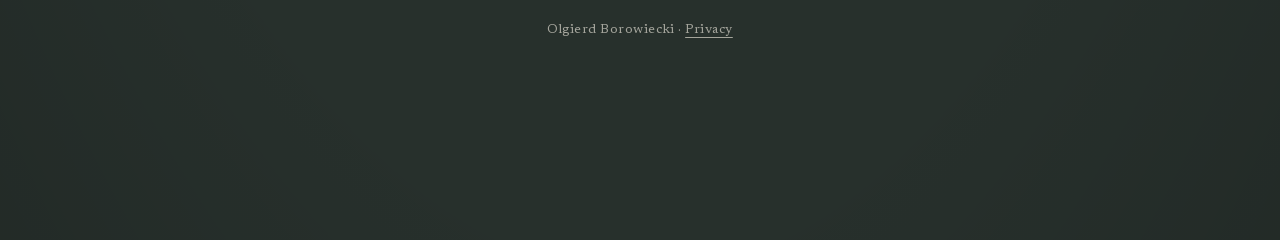
==== commit 4c8e299a: "Captions: Reflecting on the streams of experiencing, Measuring the experiencing in the brain" ====
--- a/public/index.html
+++ b/public/index.html
@@ -1,4 +1,4 @@
-<!doctype html> <html lang="en"> <head> <meta charset="utf-8"> <meta name="viewport" content="width=device-width,initial-scale=1,viewport-fit=cover"> <title>Olgierd Borowiecki</title> <meta name="description" content="Olgierd Borowiecki, cognitive scientist at the University of Białystok. Teaching how the mind works, researching how the brain experiences."> <link rel="canonical" href="https://olgierdborowiecki.com/"> <meta property="og:type" content="website"> <meta property="og:url" content="https://olgierdborowiecki.com/"> <meta property="og:title" content="Olgierd Borowiecki · Cognitive Scientist"> <meta property="og:description" content="Teaching how the mind works, researching how the brain experiences."> <meta property="og:image" content="https://olgierdborowiecki.com/og.png"> <meta property="og:image:width" content="1200"> <meta property="og:image:height" content="630"> <meta name="twitter:card" content="summary_large_image"> <link rel="icon" href="favicon.svg" type="image/svg+xml"> <link rel="stylesheet" href="fonts/fonts.css"> <script type="application/ld+json">{"@context":"https://schema.org","@type":"Person","name":"Olgierd Borowiecki","jobTitle":"Cognitive Scientist","url":"https://olgierdborowiecki.com/","image":"https://olgierdborowiecki.com/og.png","email":"mailto:olgierd.borowiecki@gmail.com","affiliation":{"@type":"CollegeOrUniversity","name":"University of Białystok","department":{"@type":"Organization","name":"Faculty of Philosophy and Cognitive Science"}},"sameAs":["https://orcid.org/0000-0003-3230-6672","https://www.linkedin.com/in/olgierdborowiecki","https://www.facebook.com/kognitywista.olgierd","https://kogni.pl/"]}</script> <style>:root{color-scheme:dark;--lupek:#27302c;--kreda:#ece8dc;--kreda-2:rgba(236,232,220,.64);--tekst:"Newsreader",Georgia,"Times New Roman",serif;--reka:"Kalam","Segoe Print","Bradley Hand",cursive}html,body{margin:0;min-height:100%}html{scroll-behavior:smooth}@media (prefers-reduced-motion:reduce){html{scroll-behavior:auto}}body{background-color:var(--lupek);background-image:radial-gradient(60% 45% at 28% 38%,rgba(236,232,220,.07),transparent 70%),radial-gradient(45% 35% at 74% 70%,rgba(236,232,220,.05),transparent 70%),radial-gradient(120% 90% at 50% 50%,transparent 55%,rgba(0,0,0,.35));color:var(--kreda);font-family:var(--tekst)}h1,h2,h3,p{margin:0}a{color:inherit}a:focus-visible,button:focus-visible{outline:2px dashed var(--kreda);outline-offset:8px}#kreda{position:fixed;inset:0;width:100%;height:100%;display:block;pointer-events:none;z-index:0}.tablica{position:relative;z-index:1;min-height:100vh;min-height:100svh;box-sizing:border-box;display:flex;flex-direction:column;align-items:center;justify-content:center;gap:clamp(28px,7vh,72px);padding:max(24px,env(safe-area-inset-top,0px)) max(16px,env(safe-area-inset-right,0px)) max(24px,env(safe-area-inset-bottom,0px)) max(16px,env(safe-area-inset-left,0px))}.naglowek{display:flex;flex-direction:column;align-items:center;gap:6px}.imie{font-family:var(--reka);font-weight:700;font-size:clamp(38px,6.4vw,84px);line-height:1.05;text-align:center}.kim{font-family:var(--reka);font-size:clamp(19px,2vw,28px);line-height:1.2;color:var(--kreda-2);text-align:center}.filary{display:grid;grid-template-columns:repeat(3,minmax(0,1fr));gap:clamp(20px,3.2vw,48px);width:min(1180px,100%)}.filar{display:flex;flex-direction:column;align-items:center;gap:12px;text-decoration:none;text-align:center}.filar h2{font-family:var(--reka);font-weight:700;text-transform:uppercase;letter-spacing:.06em;font-size:clamp(26px,2.9vw,40px);line-height:1}.filar img{display:block;width:100%;aspect-ratio:16/9;height:auto;object-fit:cover;filter:grayscale(1) contrast(1.15);box-shadow:0 0 0 5px #ece8dce6;transition:filter .6s ease}.filar p{font-family:var(--reka);font-size:19px;line-height:1.25;color:var(--kreda-2)}@media (hover:hover){.filar:hover img,.filar:focus-visible img{filter:none}}@media (hover:none){.filar img{filter:none}}@media (prefers-reduced-motion:reduce){.filar img{transition:none}}.strona{position:relative;z-index:1;min-height:100vh;min-height:100svh;box-sizing:border-box;display:flex;align-items:center;justify-content:center;padding:clamp(48px,9vh,96px) max(16px,4vw)}.strona.ks{min-height:130vh;min-height:130svh}.strona h2{font-family:var(--reka);font-weight:700;text-transform:uppercase;letter-spacing:.06em;font-size:clamp(32px,4vw,52px);line-height:1}.linia{font-family:var(--reka);font-size:clamp(18px,1.6vw,23px);color:var(--kreda-2)}.strona h3{font-family:var(--reka);font-weight:400;font-size:21px;color:var(--kreda-2)}.strona p,.strona li{font-size:18px;line-height:1.55;max-width:60ch}.strona ul{margin:0;padding-left:20px;display:flex;flex-direction:column;gap:6px}.strona a{text-underline-offset:4px}.blok{display:flex;flex-direction:column;gap:10px}.tekst{display:flex;flex-direction:column;gap:22px;min-width:0}.dwa{display:grid;grid-template-columns:minmax(0,5fr) minmax(0,7fr);column-gap:clamp(24px,4vw,56px);align-items:center;width:min(1180px,100%)}.miejsce{min-height:60vh}html:not(.gl) .miejsce{display:none}html:not(.gl) .dwa{grid-template-columns:minmax(0,1fr)}.kontakt{display:flex;flex-direction:column;align-items:center;gap:16px;text-align:center;font-family:var(--reka)}.kontakt .etyk{font-size:22px;color:var(--kreda-2);margin-bottom:-10px}.kontakt{--duzy:clamp(24px,4.4vw,56px)}.kontakt .blog{font-weight:700;font-size:var(--duzy);line-height:1.1;text-decoration-thickness:2px;text-underline-offset:.36em;text-decoration-skip-ink:none;max-width:none}.kontakt .etyk.druga{margin-top:clamp(28px,7vh,64px)}.kontakt .mail{font-weight:700;font-size:var(--duzy);line-height:1.1;overflow-wrap:anywhere;max-width:none}.kontakt .mail a{text-decoration-thickness:2px;text-underline-offset:.36em;text-decoration-skip-ink:none}.kopiuj{font-family:var(--reka);font-size:17px;color:var(--kreda-2);background:transparent;border:1.5px dashed var(--kreda-2);border-radius:8px;padding:2px 14px;cursor:pointer}.kopiuj:hover{color:var(--kreda);border-color:var(--kreda)}.kontakt .linki{margin-top:clamp(28px,7vh,64px);display:flex;flex-wrap:wrap;justify-content:center;gap:6px 22px;font-size:19px;max-width:none}.kontakt .stopka{margin-top:24px;font-family:var(--tekst);font-size:13px;letter-spacing:.04em;color:var(--kreda-2);max-width:none}@media (max-width:759px){.tablica{justify-content:flex-start;padding-top:max(40px,env(safe-area-inset-top,0px))}.filary{grid-template-columns:1fr;width:100%;max-width:420px;gap:32px}.strona.ks{min-height:0}.dwa{display:flex;flex-direction:column;gap:8px}.miejsce{order:-1;width:100%;height:46vh;height:46svh;min-height:0}.strona p,.strona li{font-size:16px}}</style> </head> <body> <canvas id="kreda" aria-hidden="true"></canvas> <main class="tablica"> <header class="naglowek"> <h1 class="imie">Olgierd Borowiecki</h1> <p class="kim">Cognitive Scientist</p> </header> <nav class="filary" aria-label="What I do"> <a class="filar" href="#experiencing"><h2>Experiencing</h2><img src="img/k-gogle.webp" width="820" height="461" alt="Olgierd in magnifying goggles, looking down"><p>Experiencing my own neural activity</p></a> <a class="filar" href="#teaching"><h2>Teaching</h2><img src="img/k-split.webp" width="771" height="434" alt="Olgierd in front of a split-brain experiment slide"><p>Teaching how the mind&nbsp;works</p></a> <a class="filar" href="#researching"><h2>Researching</h2><img src="img/k-eeg-p.webp" width="520" height="292" alt="Olgierd applying gel to the EEG cap of a study participant"><p>Researching how the brain experiences</p></a> </nav> </main> <section class="strona" id="experiencing" aria-labelledby="h-experiencing"> <div class="dwa"> <div class="tekst"> <div><h2 id="h-experiencing">Experiencing</h2><p class="linia">my own neural activity</p></div> <p>What is real if brain damage, dreams or substances can change what I experience without my noticing? Studying the brain and living my life brought me to one hypothesis: what I experience is the activity of my brain, trained through years of feedback loops. I took on the challenge of linking lived experience to measurements of how brain networks are organised. Skating, playing games and meditating took me outside my comfort zone. There the “I” came into question too. With the content of experience and the experiencer both in doubt, the experiencing is what remains: a process, a flow, a stream of consciousness. It is also the ongoing, measurable activity of my brain networks.</p> </div> <div aria-hidden="true"></div> </div> </section> <section class="strona ks" id="teaching" aria-labelledby="h-teaching"> <div class="dwa"> <div class="tekst"> <div><h2 id="h-teaching">Teaching</h2><p class="linia">how the mind&nbsp;works</p></div> <p>At the University of Białystok I give classes in cognitive science, the science of mind and brain. On <a href="https://kogni.pl">kogni.pl</a> I write about the mind for anyone who reads Polish, my students first.</p> <div class="blok"> <h3>recent talks</h3> <ul> <li>TEDx, 2026 · <i>The rooms you haven't entered yet</i></li> <li>CYBER BRAIN, Białystok 2026 · <i>What is the mind?</i></li> <li>International Staff Week, University of Białystok 2026 · <i>Brain Networks of the Extended Mind</i></li> </ul> </div> </div> <div class="miejsce" data-k="1" aria-hidden="true"></div> </div> </section> <section class="strona ks" id="researching" aria-labelledby="h-researching"> <div class="dwa"> <div class="tekst"> <div><h2 id="h-researching">Researching</h2><p class="linia">how the brain experiences</p></div> <p>From concept cells to memory systems to brain networks, I search for theories explaining the absurdity of experiencing. I study how the brain creates the experience of its model of the world. From studies in mice to fMRI in humans, I want to understand how biological neural networks work during experience. I use games in my studies, because games are metaphors for everyday life.</p> <div class="blok"> <h3>recent publications</h3> <ul> <li><i>Perceptual Versus Memory-Guided Affordances</i>. Frontiers in Neuroscience, accepted 2026</li> <li><i>Cognitive empathy and dehumanization</i>. Evolution and Human Behavior, 2026</li> <li><i>Embodied Pixels</i>. AVANT, 2025</li> <li><i>The XPLR-XPLT Movement Spectrum</i>. Studies in Logic, Grammar and Rhetoric, 2025</li> </ul> <p><a href="https://orcid.org/0000-0003-3230-6672">ORCID 0000-0003-3230-6672</a></p> </div> </div> <div class="miejsce" data-k="2" aria-hidden="true"></div> </div> </section> <section class="strona" id="contact" aria-label="Contact"> <div class="kontakt"> <p class="etyk">I write to you:</p> <p class="blog"><a href="blog/">Blog</a></p> <p class="etyk druga">you can write to me:</p> <p class="mail" id="mail"><a href="mailto:olgierd.borowiecki@gmail.com">olgierd.borowiecki@gmail.com</a></p> <button type="button" class="kopiuj" data-kopiuj="olgierd.borowiecki@gmail.com">copy</button> <p class="linki"><a href="https://www.linkedin.com/in/olgierdborowiecki">LinkedIn</a><a href="https://www.facebook.com/kognitywista.olgierd">Facebook</a><a href="https://orcid.org/0000-0003-3230-6672">ORCID</a><a href="https://kogni.pl">kogni.pl</a></p> <p class="stopka">Olgierd Borowiecki · <a href="privacy.html">Privacy</a></p> </div> </section> <script src="js/mozg.js"></script> <script>document.addEventListener("click",function(i){var t=i.target.closest(".kopiuj");if(t){var c=t.getAttribute("data-kopiuj"),r=function(){t.textContent="copied",setTimeout(function(){t.textContent="copy"},1600)},e=function(){var n=document.getElementById("mail"),o=window.getSelection(),a=document.createRange();a.selectNodeContents(n),o.removeAllRanges(),o.addRange(a),t.textContent="selected",setTimeout(function(){t.textContent="copy"},1600)};try{navigator.clipboard&&navigator.clipboard.writeText?navigator.clipboard.writeText(c).then(r,e):e()}catch{e()}}});</script> <script src="js/three.min.js"></script> <script>(function(){var xe=document.documentElement,ya=document.getElementById("kreda"),Ja=window.matchMedia&&matchMedia("(prefers-reduced-motion: reduce)").matches,we=!!window.THREE&&function(){try{var a=document.createElement("canvas");return!!(a.getContext("webgl")||a.getContext("experimental-webgl"))}catch{return!1}}();if(!we||!window.MOZG){ya.remove();return}xe.classList.add("gl");function M(a,e,r){return Math.max(e,Math.min(r,a))}function V(a,e,r){var n=M((r-a)/(e-a),0,1);return n*n*(3-2*n)}var aa=20261022;function F(){aa|=0,aa=aa+1831565813|0;var a=Math.imul(aa^aa>>>15,1|aa);return a=a+Math.imul(a^a>>>7,61|a)^a,((a^a>>>14)>>>0)/4294967296}function be(a){var e=new Uint32Array(a),r,n,t;for(r=0;r<a;r++)e[r]=r;for(r=a-1;r>0;r--)n=Math.floor(F()*(r+1)),t=e[r],e[r]=e[n],e[n]=t;return e}function Ca(a){return(F()-.5)*a}function Aa(a){for(var e=atob(a),r=new Uint8Array(e.length),n=0;n<e.length;n++)r[n]=e.charCodeAt(n);return r}var v,Z,w,I,qa,ca,U=18e3,fa=new Float32Array(U*3),Oa=new Float32Array(U*2);for(v=0;v<U;v++)Oa[2*v+1]=F();var sa=80,G=108;function ma(a){return 30*a*Math.pow(1-a,1.2)+3*a}var ke=be(U),Ka=0;function xa(a,e,r,n){Ka>=U||(ca=ke[Ka++],fa[3*ca]=a,fa[3*ca+1]=e,fa[3*ca+2]=r,Oa[2*ca]=n)}function ja(a){var e=F()*(a?376:268);return e<108?[1,(e/108-.5)*G]:e<188?[(e-108)/80,G/2]:e<268?[(e-188)/80,-G/2]:[0,((e-268)/108-.5)*G]}for(Z=0;Z<7e3;Z++)I=F()<.5?-1:1,w=ja(!0),xa(I*w[0]*sa+Ca(.7),w[1]+Ca(.7),ma(w[0])+Ca(.5),w[0]===0?.5:.95);for(Z=0;Z<5e3;Z++){I=F()<.5?-1:1,w=ja(!1);var Wa=1+Math.floor(F()*6);xa(I*w[0]*(sa-Wa*.15),w[1]*(1-Wa*.002),ma(w[0])-Wa*1.4*Math.min(1,w[0]*3),.4)}for(Z=0;Z<3e3;Z++)I=F()<.5?-1:1,w=ja(!1),xa(I*w[0]*(sa+5),w[1]*(G+8)/G,ma(w[0])*.8-10*Math.min(1,w[0]*3)-1.5,.55);for(;Ka<U;)I=F()<.5?-1:1,qa=F(),xa(I*qa*sa,(F()-.5)*G,ma(qa),.06);var wa=window.MOZG,b=wa.n,La=new Int16Array(Aa(wa.p).buffer),Va=new Int8Array(Aa(wa.nm).buffer),ge=new Int8Array(Aa(wa.s).buffer),s=new Float32Array(b*3),B=new Float32Array(b*3),ha=new Float32Array(b*2),Q=new Float32Array(b*2),ea=.57,ra=.5,z=new THREE.Vector3(0,-6,64*ra+4);for(v=0;v<b;v++){var Te=-La[3*v+1]/100,Za=La[3*v+2]/100,ie=-La[3*v]/100;s[3*v]=Te,s[3*v+1]=Za,s[3*v+2]=ie,B[3*v]=-Va[3*v+1]/127,B[3*v+1]=Va[3*v+2]/127,B[3*v+2]=-Va[3*v]/127,ha[2*v]=ge[v]/127*2,ha[2*v+1]=F();var le=ie>=0?1:-1,ze=le>0?-40+Za*ea:40-Za*ea;Q[2*v]=le,Q[2*v+1]=ma(M(Math.abs(ze)/sa,0,1))+.4}var ve=new Float32Array(b),ce=new Float32Array(b);(function(){function a(e,r){var n=Math.sin(e*12.9898+r*78.233)*43758.5453;return n-Math.floor(n)}[1,-1].forEach(function(e){var r=[],n=0,t=0,o=[1e9,1e9],i=[-1e9,-1e9],m,h;for(m=0;m<b;m++)Q[2*m]===e&&(r.push(m),n+=s[3*m+1],t+=s[3*m],o[0]=Math.min(o[0],s[3*m+1]),i[0]=Math.max(i[0],s[3*m+1]),o[1]=Math.min(o[1],s[3*m]),i[1]=Math.max(i[1],s[3*m]));n/=r.length,t/=r.length;var E=180,j=new Float32Array(E),H=new Float32Array(b),p=new Float32Array(b);r.forEach(function(f){var W=s[3*f+1]-n,P=s[3*f]-t,g=(Math.atan2(P,W)/6.2832+1.25)%1;H[f]=g,p[f]=Math.hypot(W,P);var A=Math.floor(g*E)%E;j[A]=Math.max(j[A],p[f])});var C=5,d=4,c=[];for(h=0;h<C*d;h++)c.push(h);for(h=c.length-1;h>0;h--){var l=Math.floor(a(h,e+3)*(h+1)),y=c[h];c[h]=c[l],c[l]=y}r.forEach(function(f){var W=Math.floor(H[f]*E)%E,P=e*B[3*f+2]>-.2,g;if(P&&p[f]>.94*j[W])g=.32*H[f]+.01*a(f,1),ce[f]=1;else if(P&&ha[2*f]<-.3){var A=Math.min(C-1,Math.floor((s[3*f+1]-o[0])/(i[0]-o[0]+1e-6)*C)),x=Math.min(d-1,Math.floor((s[3*f]-o[1])/(i[1]-o[1]+1e-6)*d));g=.34+.5*(c[x*C+A]+.85*a(f,2))/(C*d)}else g=.84+.16*a(f,3);ve[f]=(e>0?0:.4)+.6*g})})})();var ba=[{h:1,w:[[.24,.86],[.18,.4],[.44,.4],[.74,.68]],k:[[0,3],[0,1],[1,2],[2,3],[0,2]]},{h:-1,w:[[.08,.6],[.27,.72],[.63,.78],[.66,.47]],k:[[0,1],[1,2],[2,3],[1,3],[0,2]]}];(function(){var a=1e9,e=-1e9,r=1e9,n=-1e9,t;for(t=0;t<b;t++)a=Math.min(a,s[3*t]),e=Math.max(e,s[3*t]),r=Math.min(r,s[3*t+1]),n=Math.max(n,s[3*t+1]);ba.forEach(function(o){o.n=o.w.map(function(i){var m=-1,h=1e9;for(t=0;t<b;t++)if(!(Q[2*t]!==o.h||o.h*B[3*t+2]<.45||ha[2*t]>-.3)){var E=Math.hypot((s[3*t]-a)/(e-a)-i[0],(s[3*t+1]-r)/(n-r)-i[1]);E<h&&(h=E,m=t)}return m})})})();function Ba(a,e,r,n,t,o,i,m,h){return new THREE.Matrix4().set(a,e,r,0,n,t,o,0,i,m,h,0,0,0,0,1)}var He=new THREE.Quaternion().setFromRotationMatrix(Ba(0,1,0,-1,0,0,0,0,1)),Pe=new THREE.Quaternion().setFromRotationMatrix(Ba(0,-1,0,-1,0,0,0,0,-1)),fe=new THREE.Quaternion().setFromRotationMatrix(Ba(1,0,0,0,0,-1,0,1,0)),Se=new THREE.Vector3(-40,0,0),Fe=new THREE.Vector3(40,0,0);function Je(a,e,r){e[r]=s[3*a]*ra+z.x,e[r+1]=-s[3*a+2]*ra+z.y,e[r+2]=s[3*a+1]*ra+z.z}var u={uR:{value:new THREE.Matrix3},uCel:{value:new THREE.Vector3},uOdl:{value:400},uF:{value:1e3},uPrz:{value:new THREE.Vector2},uKam:{value:new THREE.Vector3},uC:{value:new THREE.Vector2},uPolR:{value:new THREE.Vector2(1,1)},uWH:{value:new THREE.Vector2(1,1)},uWir:{value:40},uRozm:{value:2},uWidM:{value:1},uCzas:{value:0},uOkr:{value:0},uRL:{value:new THREE.Matrix3},uRR:{value:new THREE.Matrix3},uTL:{value:new THREE.Vector3},uTR:{value:new THREE.Vector3},uSc:{value:ea},uKs:{value:0},uZal:{value:0},uCB:{value:z},uSB:{value:ra},uJasK:{value:1},uJasM:{value:1},uObrys:{value:.9},uRys:{value:1},uSiecL:{value:0},uSiecP:{value:0},uSiecA:{value:0}},Ce=["uniform mat3 uR; uniform vec3 uCel; uniform float uOdl; uniform float uF; uniform vec2 uPrz; uniform vec3 uKam;","uniform vec2 uC; uniform vec2 uPolR; uniform vec2 uWH; uniform float uWir; uniform float uRozm; uniform float uWidM; uniform float uCzas; uniform float uOkr;","uniform mat3 uRL; uniform mat3 uRR; uniform vec3 uTL; uniform vec3 uTR; uniform float uSc; uniform float uKs; uniform float uZal;","uniform vec3 uCB; uniform float uSB; uniform float uJasK; uniform float uJasM; uniform float uObrys;","uniform float uP; uniform float uO; uniform float uRys; uniform float uSiecL; uniform float uSiecP; uniform float uSiecA;","varying float vJ;","vec3 widok(vec3 P){ vec3 v = uR * (P - uCel); v.xy -= uPrz; return v; }","vec3 rzut(vec3 P){ vec3 v = widok(P); float g = uOdl - v.z; return vec3(uC + vec2(v.x, -v.y) * uF / max(g, 0.5), g); }","float okno(vec2 px){ vec2 q = abs(px - uC) / uPolR, q2 = q * q; float d = mix(sqrt(sqrt(dot(q2, q2))), length(q), uOkr); return 1.0 - smoothstep(mix(0.9, 0.72, uOkr), 1.06, d); }","vec2 pyl(float r){ vec2 h = fract(sin(r * vec2(12.9898, 78.233)) * 43758.5453); float a = 6.2832 * h.x; return uC + vec2(cos(a), sin(a)) * sqrt(h.y) * uPolR * 0.98; }","float krok(float x, float r){ float e = clamp(x * 1.5 - r * 0.5, 0.0, 1.0); return e * e * (3.0 - 2.0 * e); }","void stan(vec3 cel, vec2 start, float j, float r, float e, float wir){","  float o = krok(uO, fract(r * 7.13));","  vec2 p = mix(start, cel.xy, e);","  p += vec2(sin(r * 41.0), cos(r * 29.0)) * wir * sin(3.14159 * e);","  p = mix(p, pyl(fract(r * 3.71)), o);","  vJ = uWidM * j * smoothstep(0.15, 0.85, e) * (1.0 - smoothstep(0.0, 0.8, o)) * okno(p) * smoothstep(1.0, 8.0, cel.z);","  if (vJ < 0.02 || cel.z < 1.0) { gl_Position = vec4(2.0, 2.0, 2.0, 1.0); gl_PointSize = 0.0; return; }","  gl_Position = vec4(p.x / uWH.x * 2.0 - 1.0, 1.0 - p.y / uWH.y * 2.0, 0.0, 1.0);","  gl_PointSize = uRozm;","}"].join(`
+<!doctype html> <html lang="en"> <head> <meta charset="utf-8"> <meta name="viewport" content="width=device-width,initial-scale=1,viewport-fit=cover"> <title>Olgierd Borowiecki</title> <meta name="description" content="Olgierd Borowiecki, cognitive scientist at the University of Białystok. Teaching how the mind works, researching how the brain experiences."> <link rel="canonical" href="https://olgierdborowiecki.com/"> <meta property="og:type" content="website"> <meta property="og:url" content="https://olgierdborowiecki.com/"> <meta property="og:title" content="Olgierd Borowiecki · Cognitive Scientist"> <meta property="og:description" content="Teaching how the mind works, researching how the brain experiences."> <meta property="og:image" content="https://olgierdborowiecki.com/og.png"> <meta property="og:image:width" content="1200"> <meta property="og:image:height" content="630"> <meta name="twitter:card" content="summary_large_image"> <link rel="icon" href="favicon.svg" type="image/svg+xml"> <link rel="stylesheet" href="fonts/fonts.css"> <script type="application/ld+json">{"@context":"https://schema.org","@type":"Person","name":"Olgierd Borowiecki","jobTitle":"Cognitive Scientist","url":"https://olgierdborowiecki.com/","image":"https://olgierdborowiecki.com/og.png","email":"mailto:olgierd.borowiecki@gmail.com","affiliation":{"@type":"CollegeOrUniversity","name":"University of Białystok","department":{"@type":"Organization","name":"Faculty of Philosophy and Cognitive Science"}},"sameAs":["https://orcid.org/0000-0003-3230-6672","https://www.linkedin.com/in/olgierdborowiecki","https://www.facebook.com/kognitywista.olgierd","https://kogni.pl/"]}</script> <style>:root{color-scheme:dark;--lupek:#27302c;--kreda:#ece8dc;--kreda-2:rgba(236,232,220,.64);--tekst:"Newsreader",Georgia,"Times New Roman",serif;--reka:"Kalam","Segoe Print","Bradley Hand",cursive}html,body{margin:0;min-height:100%}html{scroll-behavior:smooth}@media (prefers-reduced-motion:reduce){html{scroll-behavior:auto}}body{background-color:var(--lupek);background-image:radial-gradient(60% 45% at 28% 38%,rgba(236,232,220,.07),transparent 70%),radial-gradient(45% 35% at 74% 70%,rgba(236,232,220,.05),transparent 70%),radial-gradient(120% 90% at 50% 50%,transparent 55%,rgba(0,0,0,.35));color:var(--kreda);font-family:var(--tekst)}h1,h2,h3,p{margin:0}a{color:inherit}a:focus-visible,button:focus-visible{outline:2px dashed var(--kreda);outline-offset:8px}#kreda{position:fixed;inset:0;width:100%;height:100%;display:block;pointer-events:none;z-index:0}.tablica{position:relative;z-index:1;min-height:100vh;min-height:100svh;box-sizing:border-box;display:flex;flex-direction:column;align-items:center;justify-content:center;gap:clamp(28px,7vh,72px);padding:max(24px,env(safe-area-inset-top,0px)) max(16px,env(safe-area-inset-right,0px)) max(24px,env(safe-area-inset-bottom,0px)) max(16px,env(safe-area-inset-left,0px))}.naglowek{display:flex;flex-direction:column;align-items:center;gap:6px}.imie{font-family:var(--reka);font-weight:700;font-size:clamp(38px,6.4vw,84px);line-height:1.05;text-align:center}.kim{font-family:var(--reka);font-size:clamp(19px,2vw,28px);line-height:1.2;color:var(--kreda-2);text-align:center}.filary{display:grid;grid-template-columns:repeat(3,minmax(0,1fr));gap:clamp(20px,3.2vw,48px);width:min(1180px,100%)}.filar{display:flex;flex-direction:column;align-items:center;gap:12px;text-decoration:none;text-align:center}.filar h2{font-family:var(--reka);font-weight:700;text-transform:uppercase;letter-spacing:.06em;font-size:clamp(26px,2.9vw,40px);line-height:1}.filar img{display:block;width:100%;aspect-ratio:16/9;height:auto;object-fit:cover;filter:grayscale(1) contrast(1.15);box-shadow:0 0 0 5px #ece8dce6;transition:filter .6s ease}.filar p{font-family:var(--reka);font-size:19px;line-height:1.25;color:var(--kreda-2)}@media (hover:hover){.filar:hover img,.filar:focus-visible img{filter:none}}@media (hover:none){.filar img{filter:none}}@media (prefers-reduced-motion:reduce){.filar img{transition:none}}.strona{position:relative;z-index:1;min-height:100vh;min-height:100svh;box-sizing:border-box;display:flex;align-items:center;justify-content:center;padding:clamp(48px,9vh,96px) max(16px,4vw)}.strona.ks{min-height:130vh;min-height:130svh}.strona h2{font-family:var(--reka);font-weight:700;text-transform:uppercase;letter-spacing:.06em;font-size:clamp(32px,4vw,52px);line-height:1}.linia{font-family:var(--reka);font-size:clamp(18px,1.6vw,23px);color:var(--kreda-2)}.strona h3{font-family:var(--reka);font-weight:400;font-size:21px;color:var(--kreda-2)}.strona p,.strona li{font-size:18px;line-height:1.55;max-width:60ch}.strona ul{margin:0;padding-left:20px;display:flex;flex-direction:column;gap:6px}.strona a{text-underline-offset:4px}.blok{display:flex;flex-direction:column;gap:10px}.tekst{display:flex;flex-direction:column;gap:22px;min-width:0}.dwa{display:grid;grid-template-columns:minmax(0,5fr) minmax(0,7fr);column-gap:clamp(24px,4vw,56px);align-items:center;width:min(1180px,100%)}.miejsce{min-height:60vh}html:not(.gl) .miejsce{display:none}html:not(.gl) .dwa{grid-template-columns:minmax(0,1fr)}.kontakt{display:flex;flex-direction:column;align-items:center;gap:16px;text-align:center;font-family:var(--reka)}.kontakt .etyk{font-size:22px;color:var(--kreda-2);margin-bottom:-10px}.kontakt{--duzy:clamp(24px,4.4vw,56px)}.kontakt .blog{font-weight:700;font-size:var(--duzy);line-height:1.1;text-decoration-thickness:2px;text-underline-offset:.36em;text-decoration-skip-ink:none;max-width:none}.kontakt .etyk.druga{margin-top:clamp(28px,7vh,64px)}.kontakt .mail{font-weight:700;font-size:var(--duzy);line-height:1.1;overflow-wrap:anywhere;max-width:none}.kontakt .mail a{text-decoration-thickness:2px;text-underline-offset:.36em;text-decoration-skip-ink:none}.kopiuj{font-family:var(--reka);font-size:17px;color:var(--kreda-2);background:transparent;border:1.5px dashed var(--kreda-2);border-radius:8px;padding:2px 14px;cursor:pointer}.kopiuj:hover{color:var(--kreda);border-color:var(--kreda)}.kontakt .linki{margin-top:clamp(28px,7vh,64px);display:flex;flex-wrap:wrap;justify-content:center;gap:6px 22px;font-size:19px;max-width:none}.kontakt .stopka{margin-top:24px;font-family:var(--tekst);font-size:13px;letter-spacing:.04em;color:var(--kreda-2);max-width:none}@media (max-width:759px){.tablica{justify-content:flex-start;padding-top:max(40px,env(safe-area-inset-top,0px))}.filary{grid-template-columns:1fr;width:100%;max-width:420px;gap:32px}.strona.ks{min-height:0}.dwa{display:flex;flex-direction:column;gap:8px}.miejsce{order:-1;width:100%;height:46vh;height:46svh;min-height:0}.strona p,.strona li{font-size:16px}}</style> </head> <body> <canvas id="kreda" aria-hidden="true"></canvas> <main class="tablica"> <header class="naglowek"> <h1 class="imie">Olgierd Borowiecki</h1> <p class="kim">Cognitive Scientist</p> </header> <nav class="filary" aria-label="What I do"> <a class="filar" href="#experiencing"><h2>Experiencing</h2><img src="img/k-gogle.webp" width="820" height="461" alt="Olgierd in magnifying goggles, looking down"><p>Reflecting on the streams of experiencing</p></a> <a class="filar" href="#teaching"><h2>Teaching</h2><img src="img/k-split.webp" width="771" height="434" alt="Olgierd in front of a split-brain experiment slide"><p>Teaching how the mind&nbsp;works</p></a> <a class="filar" href="#researching"><h2>Researching</h2><img src="img/k-eeg-p.webp" width="520" height="292" alt="Olgierd applying gel to the EEG cap of a study participant"><p>Measuring the experiencing in the brain</p></a> </nav> </main> <section class="strona" id="experiencing" aria-labelledby="h-experiencing"> <div class="dwa"> <div class="tekst"> <div><h2 id="h-experiencing">Experiencing</h2><p class="linia">my own neural activity</p></div> <p>What is real if brain damage, dreams or substances can change what I experience without my noticing? Studying the brain and living my life brought me to one hypothesis: what I experience is the activity of my brain, trained through years of feedback loops. I took on the challenge of linking lived experience to measurements of how brain networks are organised. Skating, playing games and meditating took me outside my comfort zone. There the “I” came into question too. With the content of experience and the experiencer both in doubt, the experiencing is what remains: a process, a flow, a stream of consciousness. It is also the ongoing, measurable activity of my brain networks.</p> </div> <div aria-hidden="true"></div> </div> </section> <section class="strona ks" id="teaching" aria-labelledby="h-teaching"> <div class="dwa"> <div class="tekst"> <div><h2 id="h-teaching">Teaching</h2><p class="linia">how the mind&nbsp;works</p></div> <p>At the University of Białystok I give classes in cognitive science, the science of mind and brain. On <a href="https://kogni.pl">kogni.pl</a> I write about the mind for anyone who reads Polish, my students first.</p> <div class="blok"> <h3>recent talks</h3> <ul> <li>TEDx, 2026 · <i>The rooms you haven't entered yet</i></li> <li>CYBER BRAIN, Białystok 2026 · <i>What is the mind?</i></li> <li>International Staff Week, University of Białystok 2026 · <i>Brain Networks of the Extended Mind</i></li> </ul> </div> </div> <div class="miejsce" data-k="1" aria-hidden="true"></div> </div> </section> <section class="strona ks" id="researching" aria-labelledby="h-researching"> <div class="dwa"> <div class="tekst"> <div><h2 id="h-researching">Researching</h2><p class="linia">how the brain experiences</p></div> <p>From concept cells to memory systems to brain networks, I search for theories explaining the absurdity of experiencing. I study how the brain creates the experience of its model of the world. From studies in mice to fMRI in humans, I want to understand how biological neural networks work during experience. I use games in my studies, because games are metaphors for everyday life.</p> <div class="blok"> <h3>recent publications</h3> <ul> <li><i>Perceptual Versus Memory-Guided Affordances</i>. Frontiers in Neuroscience, accepted 2026</li> <li><i>Cognitive empathy and dehumanization</i>. Evolution and Human Behavior, 2026</li> <li><i>Embodied Pixels</i>. AVANT, 2025</li> <li><i>The XPLR-XPLT Movement Spectrum</i>. Studies in Logic, Grammar and Rhetoric, 2025</li> </ul> <p><a href="https://orcid.org/0000-0003-3230-6672">ORCID 0000-0003-3230-6672</a></p> </div> </div> <div class="miejsce" data-k="2" aria-hidden="true"></div> </div> </section> <section class="strona" id="contact" aria-label="Contact"> <div class="kontakt"> <p class="etyk">I write to you:</p> <p class="blog"><a href="blog/">Blog</a></p> <p class="etyk druga">you can write to me:</p> <p class="mail" id="mail"><a href="mailto:olgierd.borowiecki@gmail.com">olgierd.borowiecki@gmail.com</a></p> <button type="button" class="kopiuj" data-kopiuj="olgierd.borowiecki@gmail.com">copy</button> <p class="linki"><a href="https://www.linkedin.com/in/olgierdborowiecki">LinkedIn</a><a href="https://www.facebook.com/kognitywista.olgierd">Facebook</a><a href="https://orcid.org/0000-0003-3230-6672">ORCID</a><a href="https://kogni.pl">kogni.pl</a></p> <p class="stopka">Olgierd Borowiecki · <a href="privacy.html">Privacy</a></p> </div> </section> <script src="js/mozg.js"></script> <script>document.addEventListener("click",function(i){var t=i.target.closest(".kopiuj");if(t){var c=t.getAttribute("data-kopiuj"),r=function(){t.textContent="copied",setTimeout(function(){t.textContent="copy"},1600)},e=function(){var n=document.getElementById("mail"),o=window.getSelection(),a=document.createRange();a.selectNodeContents(n),o.removeAllRanges(),o.addRange(a),t.textContent="selected",setTimeout(function(){t.textContent="copy"},1600)};try{navigator.clipboard&&navigator.clipboard.writeText?navigator.clipboard.writeText(c).then(r,e):e()}catch{e()}}});</script> <script src="js/three.min.js"></script> <script>(function(){var xe=document.documentElement,ya=document.getElementById("kreda"),Ja=window.matchMedia&&matchMedia("(prefers-reduced-motion: reduce)").matches,we=!!window.THREE&&function(){try{var a=document.createElement("canvas");return!!(a.getContext("webgl")||a.getContext("experimental-webgl"))}catch{return!1}}();if(!we||!window.MOZG){ya.remove();return}xe.classList.add("gl");function M(a,e,r){return Math.max(e,Math.min(r,a))}function V(a,e,r){var n=M((r-a)/(e-a),0,1);return n*n*(3-2*n)}var aa=20261022;function F(){aa|=0,aa=aa+1831565813|0;var a=Math.imul(aa^aa>>>15,1|aa);return a=a+Math.imul(a^a>>>7,61|a)^a,((a^a>>>14)>>>0)/4294967296}function be(a){var e=new Uint32Array(a),r,n,t;for(r=0;r<a;r++)e[r]=r;for(r=a-1;r>0;r--)n=Math.floor(F()*(r+1)),t=e[r],e[r]=e[n],e[n]=t;return e}function Ca(a){return(F()-.5)*a}function Aa(a){for(var e=atob(a),r=new Uint8Array(e.length),n=0;n<e.length;n++)r[n]=e.charCodeAt(n);return r}var v,Z,w,I,qa,ca,U=18e3,fa=new Float32Array(U*3),Oa=new Float32Array(U*2);for(v=0;v<U;v++)Oa[2*v+1]=F();var sa=80,G=108;function ma(a){return 30*a*Math.pow(1-a,1.2)+3*a}var ke=be(U),Ka=0;function xa(a,e,r,n){Ka>=U||(ca=ke[Ka++],fa[3*ca]=a,fa[3*ca+1]=e,fa[3*ca+2]=r,Oa[2*ca]=n)}function ja(a){var e=F()*(a?376:268);return e<108?[1,(e/108-.5)*G]:e<188?[(e-108)/80,G/2]:e<268?[(e-188)/80,-G/2]:[0,((e-268)/108-.5)*G]}for(Z=0;Z<7e3;Z++)I=F()<.5?-1:1,w=ja(!0),xa(I*w[0]*sa+Ca(.7),w[1]+Ca(.7),ma(w[0])+Ca(.5),w[0]===0?.5:.95);for(Z=0;Z<5e3;Z++){I=F()<.5?-1:1,w=ja(!1);var Wa=1+Math.floor(F()*6);xa(I*w[0]*(sa-Wa*.15),w[1]*(1-Wa*.002),ma(w[0])-Wa*1.4*Math.min(1,w[0]*3),.4)}for(Z=0;Z<3e3;Z++)I=F()<.5?-1:1,w=ja(!1),xa(I*w[0]*(sa+5),w[1]*(G+8)/G,ma(w[0])*.8-10*Math.min(1,w[0]*3)-1.5,.55);for(;Ka<U;)I=F()<.5?-1:1,qa=F(),xa(I*qa*sa,(F()-.5)*G,ma(qa),.06);var wa=window.MOZG,b=wa.n,La=new Int16Array(Aa(wa.p).buffer),Va=new Int8Array(Aa(wa.nm).buffer),ge=new Int8Array(Aa(wa.s).buffer),s=new Float32Array(b*3),B=new Float32Array(b*3),ha=new Float32Array(b*2),Q=new Float32Array(b*2),ea=.57,ra=.5,z=new THREE.Vector3(0,-6,64*ra+4);for(v=0;v<b;v++){var Te=-La[3*v+1]/100,Za=La[3*v+2]/100,ie=-La[3*v]/100;s[3*v]=Te,s[3*v+1]=Za,s[3*v+2]=ie,B[3*v]=-Va[3*v+1]/127,B[3*v+1]=Va[3*v+2]/127,B[3*v+2]=-Va[3*v]/127,ha[2*v]=ge[v]/127*2,ha[2*v+1]=F();var le=ie>=0?1:-1,ze=le>0?-40+Za*ea:40-Za*ea;Q[2*v]=le,Q[2*v+1]=ma(M(Math.abs(ze)/sa,0,1))+.4}var ve=new Float32Array(b),ce=new Float32Array(b);(function(){function a(e,r){var n=Math.sin(e*12.9898+r*78.233)*43758.5453;return n-Math.floor(n)}[1,-1].forEach(function(e){var r=[],n=0,t=0,o=[1e9,1e9],i=[-1e9,-1e9],m,h;for(m=0;m<b;m++)Q[2*m]===e&&(r.push(m),n+=s[3*m+1],t+=s[3*m],o[0]=Math.min(o[0],s[3*m+1]),i[0]=Math.max(i[0],s[3*m+1]),o[1]=Math.min(o[1],s[3*m]),i[1]=Math.max(i[1],s[3*m]));n/=r.length,t/=r.length;var E=180,j=new Float32Array(E),H=new Float32Array(b),p=new Float32Array(b);r.forEach(function(f){var W=s[3*f+1]-n,P=s[3*f]-t,g=(Math.atan2(P,W)/6.2832+1.25)%1;H[f]=g,p[f]=Math.hypot(W,P);var A=Math.floor(g*E)%E;j[A]=Math.max(j[A],p[f])});var C=5,d=4,c=[];for(h=0;h<C*d;h++)c.push(h);for(h=c.length-1;h>0;h--){var l=Math.floor(a(h,e+3)*(h+1)),y=c[h];c[h]=c[l],c[l]=y}r.forEach(function(f){var W=Math.floor(H[f]*E)%E,P=e*B[3*f+2]>-.2,g;if(P&&p[f]>.94*j[W])g=.32*H[f]+.01*a(f,1),ce[f]=1;else if(P&&ha[2*f]<-.3){var A=Math.min(C-1,Math.floor((s[3*f+1]-o[0])/(i[0]-o[0]+1e-6)*C)),x=Math.min(d-1,Math.floor((s[3*f]-o[1])/(i[1]-o[1]+1e-6)*d));g=.34+.5*(c[x*C+A]+.85*a(f,2))/(C*d)}else g=.84+.16*a(f,3);ve[f]=(e>0?0:.4)+.6*g})})})();var ba=[{h:1,w:[[.24,.86],[.18,.4],[.44,.4],[.74,.68]],k:[[0,3],[0,1],[1,2],[2,3],[0,2]]},{h:-1,w:[[.08,.6],[.27,.72],[.63,.78],[.66,.47]],k:[[0,1],[1,2],[2,3],[1,3],[0,2]]}];(function(){var a=1e9,e=-1e9,r=1e9,n=-1e9,t;for(t=0;t<b;t++)a=Math.min(a,s[3*t]),e=Math.max(e,s[3*t]),r=Math.min(r,s[3*t+1]),n=Math.max(n,s[3*t+1]);ba.forEach(function(o){o.n=o.w.map(function(i){var m=-1,h=1e9;for(t=0;t<b;t++)if(!(Q[2*t]!==o.h||o.h*B[3*t+2]<.45||ha[2*t]>-.3)){var E=Math.hypot((s[3*t]-a)/(e-a)-i[0],(s[3*t+1]-r)/(n-r)-i[1]);E<h&&(h=E,m=t)}return m})})})();function Ba(a,e,r,n,t,o,i,m,h){return new THREE.Matrix4().set(a,e,r,0,n,t,o,0,i,m,h,0,0,0,0,1)}var He=new THREE.Quaternion().setFromRotationMatrix(Ba(0,1,0,-1,0,0,0,0,1)),Pe=new THREE.Quaternion().setFromRotationMatrix(Ba(0,-1,0,-1,0,0,0,0,-1)),fe=new THREE.Quaternion().setFromRotationMatrix(Ba(1,0,0,0,0,-1,0,1,0)),Se=new THREE.Vector3(-40,0,0),Fe=new THREE.Vector3(40,0,0);function Je(a,e,r){e[r]=s[3*a]*ra+z.x,e[r+1]=-s[3*a+2]*ra+z.y,e[r+2]=s[3*a+1]*ra+z.z}var u={uR:{value:new THREE.Matrix3},uCel:{value:new THREE.Vector3},uOdl:{value:400},uF:{value:1e3},uPrz:{value:new THREE.Vector2},uKam:{value:new THREE.Vector3},uC:{value:new THREE.Vector2},uPolR:{value:new THREE.Vector2(1,1)},uWH:{value:new THREE.Vector2(1,1)},uWir:{value:40},uRozm:{value:2},uWidM:{value:1},uCzas:{value:0},uOkr:{value:0},uRL:{value:new THREE.Matrix3},uRR:{value:new THREE.Matrix3},uTL:{value:new THREE.Vector3},uTR:{value:new THREE.Vector3},uSc:{value:ea},uKs:{value:0},uZal:{value:0},uCB:{value:z},uSB:{value:ra},uJasK:{value:1},uJasM:{value:1},uObrys:{value:.9},uRys:{value:1},uSiecL:{value:0},uSiecP:{value:0},uSiecA:{value:0}},Ce=["uniform mat3 uR; uniform vec3 uCel; uniform float uOdl; uniform float uF; uniform vec2 uPrz; uniform vec3 uKam;","uniform vec2 uC; uniform vec2 uPolR; uniform vec2 uWH; uniform float uWir; uniform float uRozm; uniform float uWidM; uniform float uCzas; uniform float uOkr;","uniform mat3 uRL; uniform mat3 uRR; uniform vec3 uTL; uniform vec3 uTR; uniform float uSc; uniform float uKs; uniform float uZal;","uniform vec3 uCB; uniform float uSB; uniform float uJasK; uniform float uJasM; uniform float uObrys;","uniform float uP; uniform float uO; uniform float uRys; uniform float uSiecL; uniform float uSiecP; uniform float uSiecA;","varying float vJ;","vec3 widok(vec3 P){ vec3 v = uR * (P - uCel); v.xy -= uPrz; return v; }","vec3 rzut(vec3 P){ vec3 v = widok(P); float g = uOdl - v.z; return vec3(uC + vec2(v.x, -v.y) * uF / max(g, 0.5), g); }","float okno(vec2 px){ vec2 q = abs(px - uC) / uPolR, q2 = q * q; float d = mix(sqrt(sqrt(dot(q2, q2))), length(q), uOkr); return 1.0 - smoothstep(mix(0.9, 0.72, uOkr), 1.06, d); }","vec2 pyl(float r){ vec2 h = fract(sin(r * vec2(12.9898, 78.233)) * 43758.5453); float a = 6.2832 * h.x; return uC + vec2(cos(a), sin(a)) * sqrt(h.y) * uPolR * 0.98; }","float krok(float x, float r){ float e = clamp(x * 1.5 - r * 0.5, 0.0, 1.0); return e * e * (3.0 - 2.0 * e); }","void stan(vec3 cel, vec2 start, float j, float r, float e, float wir){","  float o = krok(uO, fract(r * 7.13));","  vec2 p = mix(start, cel.xy, e);","  p += vec2(sin(r * 41.0), cos(r * 29.0)) * wir * sin(3.14159 * e);","  p = mix(p, pyl(fract(r * 3.71)), o);","  vJ = uWidM * j * smoothstep(0.15, 0.85, e) * (1.0 - smoothstep(0.0, 0.8, o)) * okno(p) * smoothstep(1.0, 8.0, cel.z);","  if (vJ < 0.02 || cel.z < 1.0) { gl_Position = vec4(2.0, 2.0, 2.0, 1.0); gl_PointSize = 0.0; return; }","  gl_Position = vec4(p.x / uWH.x * 2.0 - 1.0, 1.0 - p.y / uWH.y * 2.0, 0.0, 1.0);","  gl_PointSize = uRozm;","}"].join(`
 `),Ae=["varying float vJ;","float hash(vec2 p){ return fract(sin(dot(p, vec2(12.9898, 78.233))) * 43758.5453); }","void main(){ vec2 c = gl_PointCoord - 0.5; float r = length(c); if (r > 0.5) discard;","  float a = smoothstep(0.5, 0.12, r) * (0.6 + 0.4 * hash(floor(gl_FragCoord.xy)));","  vec3 kol = vec3(0.94, 0.92, 0.86) * min(vJ, 1.2) * a * 0.9;","  gl_FragColor = vec4(kol, max(kol.r, max(kol.g, kol.b))); }"].join(`
 `),qe=["attribute vec2 aJ;","void main(){","  vec3 P = position; vec3 osie = vec3(79.0, 62.0, 57.0) * uSB;","  vec3 o = (uKam - uCB) / osie, d = (P - uKam) / osie;","  float a = dot(d, d), b = dot(o, d), c = dot(o, o) - 1.0, delta = b * b - a * c;","  float t0 = (-b - sqrt(max(delta, 0.0))) / a;","  float zaslona = smoothstep(0.0, 0.08, delta / (a * 0.6)) * step(0.0, t0) * step(t0, 1.0) * uZal * uZal;","  float j = aJ.x * uJasK * (1.0 - 0.93 * zaslona);","  stan(rzut(P), pyl(aJ.y), j, aJ.y, krok(uP, aJ.y), uWir);","}"].join(`
 `),Oe=["attribute vec3 aNorm; attribute vec2 aJ; attribute vec2 aH; attribute float aD; attribute float aR;","void main(){","  float wP = 1.0 - uZal;","  float s = step(0.0, aH.x);","  mat3 Rh = uRL * s + uRR * (1.0 - s);","  vec3 P = Rh * vec3(position.xy, position.z * uKs) * uSc + mix(uTR, uTL, s) + vec3(0.0, 0.0, aH.y * (1.0 - uZal));","  vec3 n = normalize(uR * (Rh * aNorm));","  vec3 v = widok(P), doKam = normalize(vec3(0.0, 0.0, uOdl) - v);","  float lam = 0.32 + 0.68 * max(dot(n, normalize(vec3(-0.45, 0.65, 0.6))), 0.0);","  float tyl = mix(1.0, mix(0.22, 1.0, smoothstep(-0.2, 0.3, dot(n, doKam))), uZal);","  float boczna = mix(smoothstep(-0.35, 0.0, aH.x * aNorm.z), 1.0, uZal);","  float obrys = mix(aR * 1.6, pow(1.0 - abs(dot(n, doKam)), 4.0), uZal) * uObrys;","  float korona = smoothstep(0.15, -0.6, aJ.x); korona *= korona;","  float k = mix(clamp(0.78 - aJ.x * 0.27, 0.1, 1.1), 0.03 + 1.25 * korona, wP);","  float lamP = mix(lam, 0.55 + 0.45 * lam, wP);","  float j = uJasM * boczna * (lamP * tyl * k + obrys);","  j *= 1.0 - 0.35 * uSiecA * wP - 0.22 * uSiecA * uZal;","  float er = clamp((uRys - aD) / 0.06, 0.0, 1.0); er = er * er * (3.0 - 2.0 * er);","  j *= 1.0 + 1.6 * er * (1.0 - er);","  vec3 c = rzut(P);","  stan(c, c.xy + vec2(sin(aJ.y * 91.0), cos(aJ.y * 53.0)) * 5.0, j, aJ.y, er, 0.0);","}"].join(`
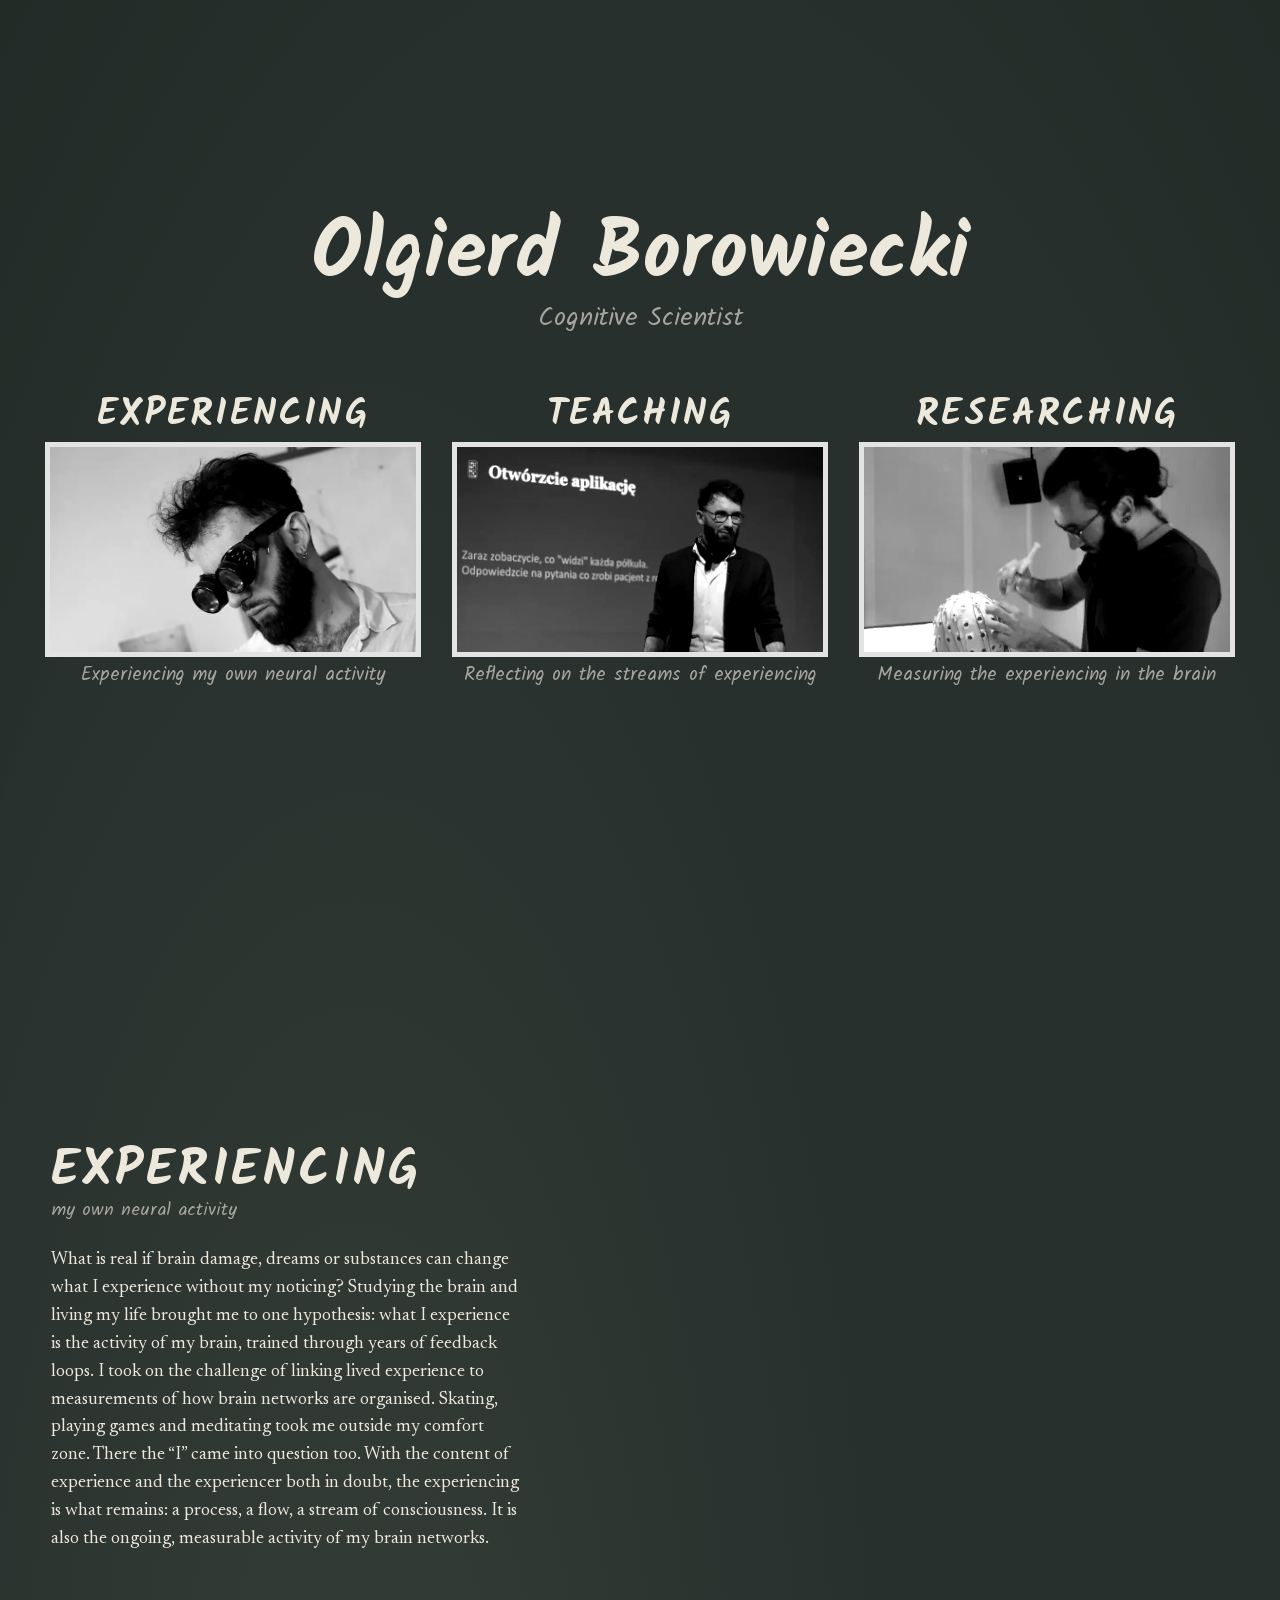
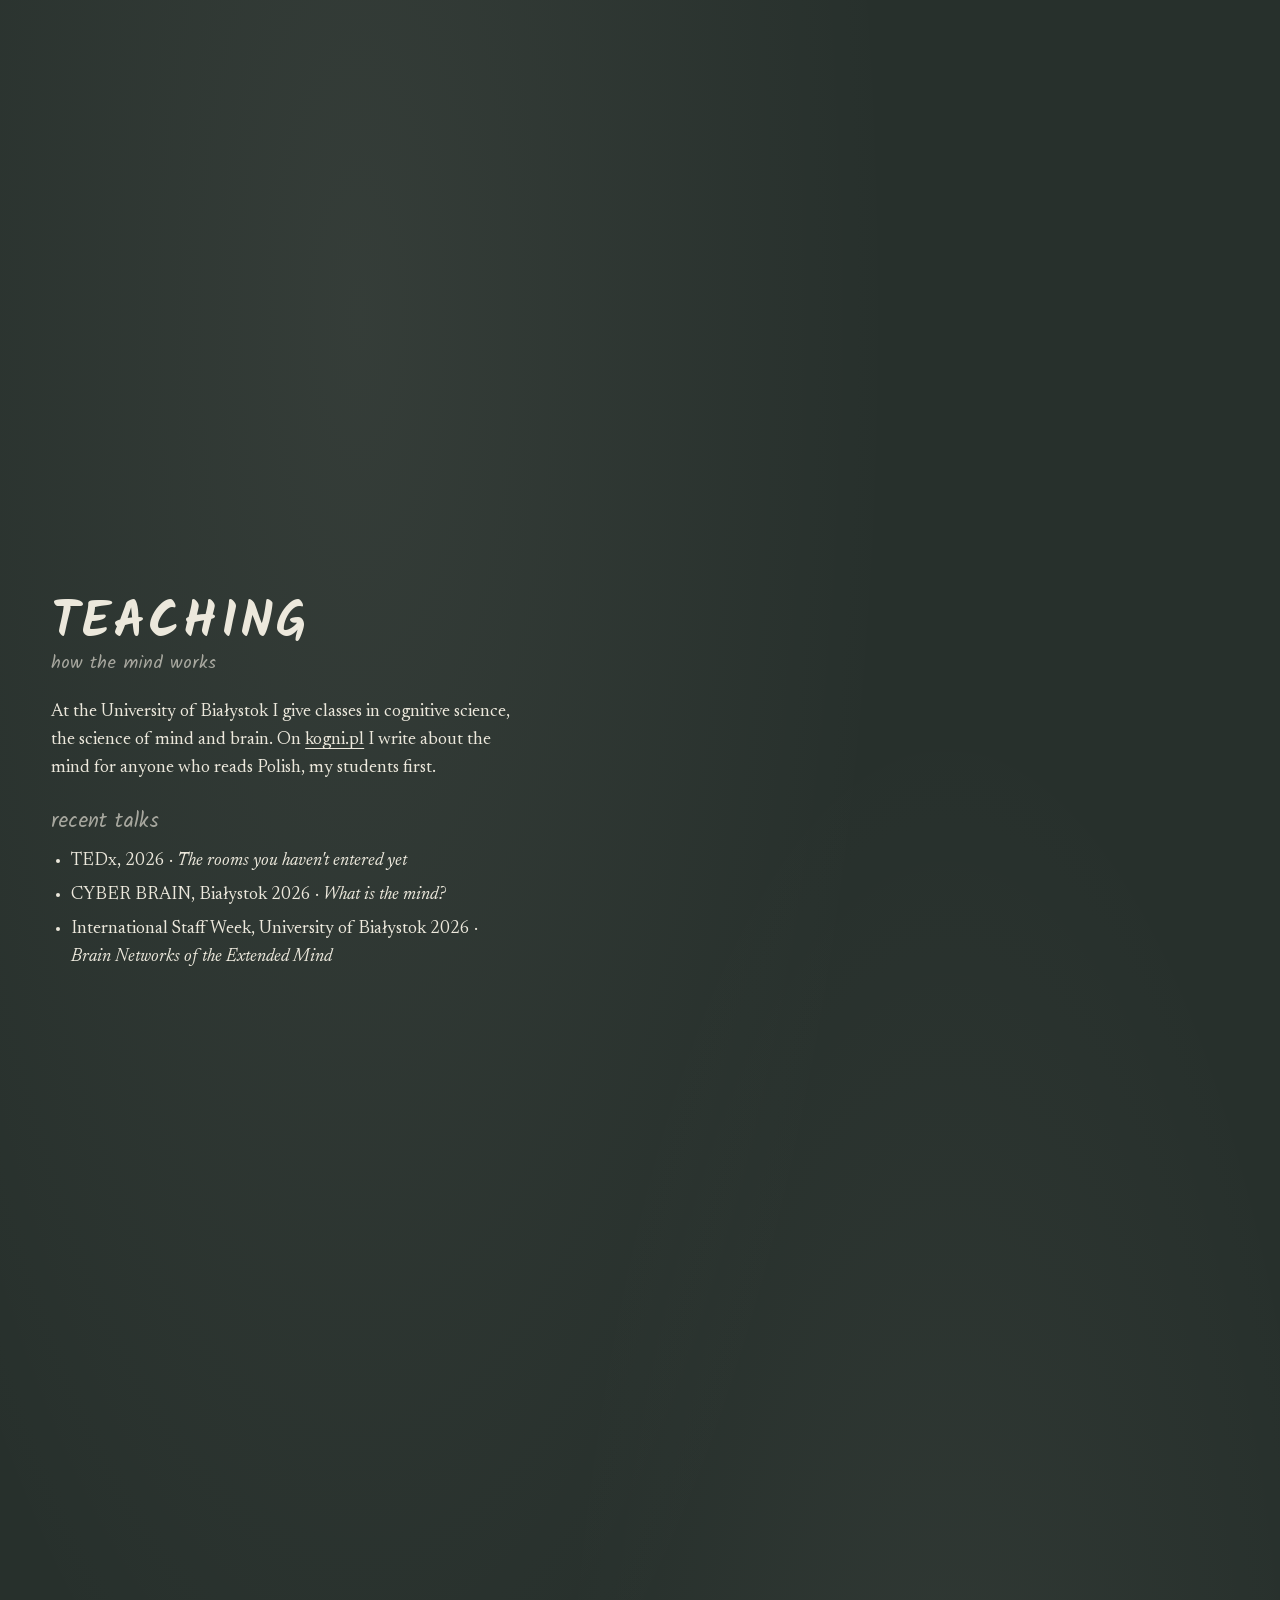
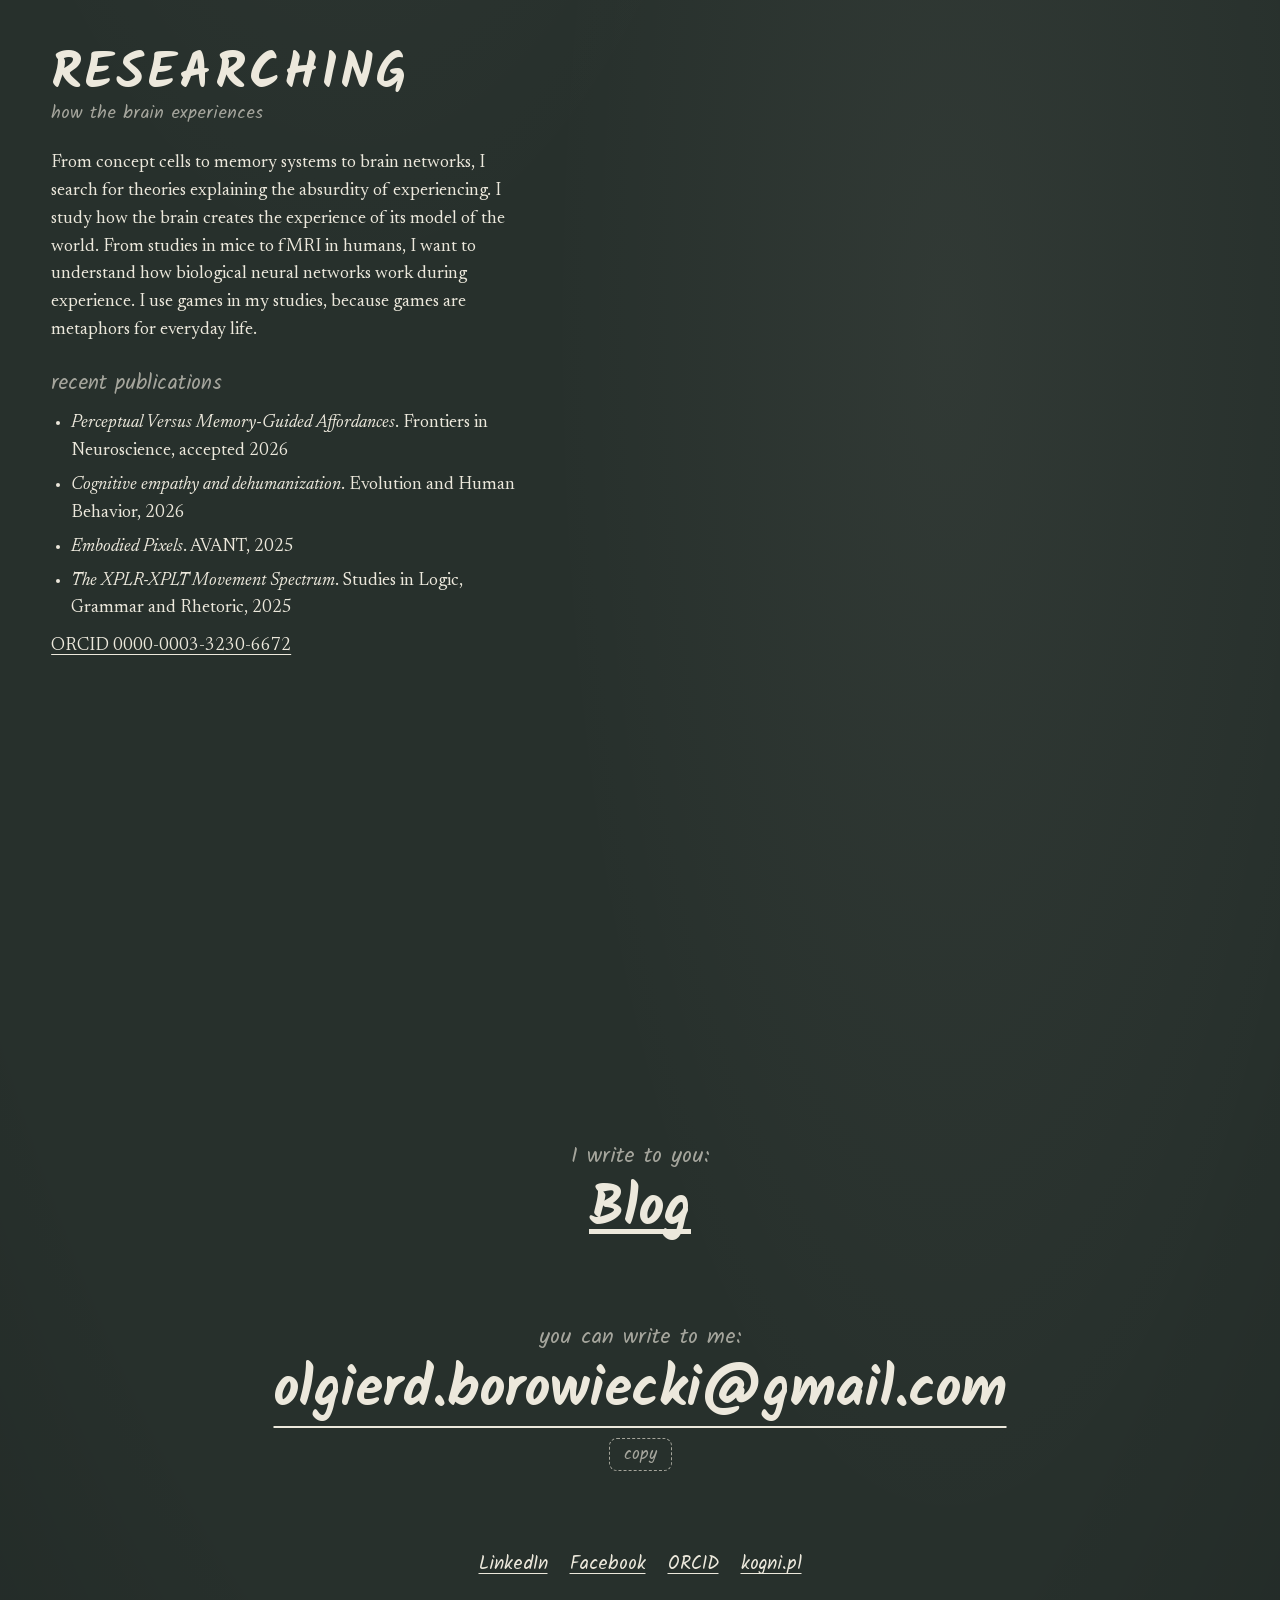
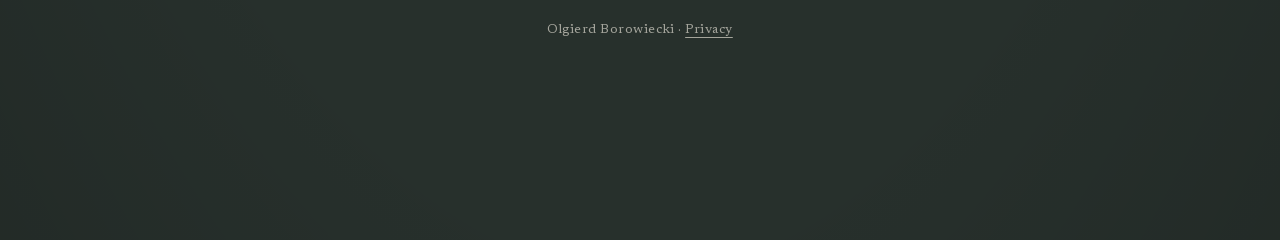
==== commit 519dd99a: "Captions: Teaching reflects on the streams of experiencing, Researching measures it in the brain" ====
--- a/public/index.html
+++ b/public/index.html
@@ -1,4 +1,4 @@
-<!doctype html> <html lang="en"> <head> <meta charset="utf-8"> <meta name="viewport" content="width=device-width,initial-scale=1,viewport-fit=cover"> <title>Olgierd Borowiecki</title> <meta name="description" content="Olgierd Borowiecki, cognitive scientist at the University of Białystok. Teaching how the mind works, researching how the brain experiences."> <link rel="canonical" href="https://olgierdborowiecki.com/"> <meta property="og:type" content="website"> <meta property="og:url" content="https://olgierdborowiecki.com/"> <meta property="og:title" content="Olgierd Borowiecki · Cognitive Scientist"> <meta property="og:description" content="Teaching how the mind works, researching how the brain experiences."> <meta property="og:image" content="https://olgierdborowiecki.com/og.png"> <meta property="og:image:width" content="1200"> <meta property="og:image:height" content="630"> <meta name="twitter:card" content="summary_large_image"> <link rel="icon" href="favicon.svg" type="image/svg+xml"> <link rel="stylesheet" href="fonts/fonts.css"> <script type="application/ld+json">{"@context":"https://schema.org","@type":"Person","name":"Olgierd Borowiecki","jobTitle":"Cognitive Scientist","url":"https://olgierdborowiecki.com/","image":"https://olgierdborowiecki.com/og.png","email":"mailto:olgierd.borowiecki@gmail.com","affiliation":{"@type":"CollegeOrUniversity","name":"University of Białystok","department":{"@type":"Organization","name":"Faculty of Philosophy and Cognitive Science"}},"sameAs":["https://orcid.org/0000-0003-3230-6672","https://www.linkedin.com/in/olgierdborowiecki","https://www.facebook.com/kognitywista.olgierd","https://kogni.pl/"]}</script> <style>:root{color-scheme:dark;--lupek:#27302c;--kreda:#ece8dc;--kreda-2:rgba(236,232,220,.64);--tekst:"Newsreader",Georgia,"Times New Roman",serif;--reka:"Kalam","Segoe Print","Bradley Hand",cursive}html,body{margin:0;min-height:100%}html{scroll-behavior:smooth}@media (prefers-reduced-motion:reduce){html{scroll-behavior:auto}}body{background-color:var(--lupek);background-image:radial-gradient(60% 45% at 28% 38%,rgba(236,232,220,.07),transparent 70%),radial-gradient(45% 35% at 74% 70%,rgba(236,232,220,.05),transparent 70%),radial-gradient(120% 90% at 50% 50%,transparent 55%,rgba(0,0,0,.35));color:var(--kreda);font-family:var(--tekst)}h1,h2,h3,p{margin:0}a{color:inherit}a:focus-visible,button:focus-visible{outline:2px dashed var(--kreda);outline-offset:8px}#kreda{position:fixed;inset:0;width:100%;height:100%;display:block;pointer-events:none;z-index:0}.tablica{position:relative;z-index:1;min-height:100vh;min-height:100svh;box-sizing:border-box;display:flex;flex-direction:column;align-items:center;justify-content:center;gap:clamp(28px,7vh,72px);padding:max(24px,env(safe-area-inset-top,0px)) max(16px,env(safe-area-inset-right,0px)) max(24px,env(safe-area-inset-bottom,0px)) max(16px,env(safe-area-inset-left,0px))}.naglowek{display:flex;flex-direction:column;align-items:center;gap:6px}.imie{font-family:var(--reka);font-weight:700;font-size:clamp(38px,6.4vw,84px);line-height:1.05;text-align:center}.kim{font-family:var(--reka);font-size:clamp(19px,2vw,28px);line-height:1.2;color:var(--kreda-2);text-align:center}.filary{display:grid;grid-template-columns:repeat(3,minmax(0,1fr));gap:clamp(20px,3.2vw,48px);width:min(1180px,100%)}.filar{display:flex;flex-direction:column;align-items:center;gap:12px;text-decoration:none;text-align:center}.filar h2{font-family:var(--reka);font-weight:700;text-transform:uppercase;letter-spacing:.06em;font-size:clamp(26px,2.9vw,40px);line-height:1}.filar img{display:block;width:100%;aspect-ratio:16/9;height:auto;object-fit:cover;filter:grayscale(1) contrast(1.15);box-shadow:0 0 0 5px #ece8dce6;transition:filter .6s ease}.filar p{font-family:var(--reka);font-size:19px;line-height:1.25;color:var(--kreda-2)}@media (hover:hover){.filar:hover img,.filar:focus-visible img{filter:none}}@media (hover:none){.filar img{filter:none}}@media (prefers-reduced-motion:reduce){.filar img{transition:none}}.strona{position:relative;z-index:1;min-height:100vh;min-height:100svh;box-sizing:border-box;display:flex;align-items:center;justify-content:center;padding:clamp(48px,9vh,96px) max(16px,4vw)}.strona.ks{min-height:130vh;min-height:130svh}.strona h2{font-family:var(--reka);font-weight:700;text-transform:uppercase;letter-spacing:.06em;font-size:clamp(32px,4vw,52px);line-height:1}.linia{font-family:var(--reka);font-size:clamp(18px,1.6vw,23px);color:var(--kreda-2)}.strona h3{font-family:var(--reka);font-weight:400;font-size:21px;color:var(--kreda-2)}.strona p,.strona li{font-size:18px;line-height:1.55;max-width:60ch}.strona ul{margin:0;padding-left:20px;display:flex;flex-direction:column;gap:6px}.strona a{text-underline-offset:4px}.blok{display:flex;flex-direction:column;gap:10px}.tekst{display:flex;flex-direction:column;gap:22px;min-width:0}.dwa{display:grid;grid-template-columns:minmax(0,5fr) minmax(0,7fr);column-gap:clamp(24px,4vw,56px);align-items:center;width:min(1180px,100%)}.miejsce{min-height:60vh}html:not(.gl) .miejsce{display:none}html:not(.gl) .dwa{grid-template-columns:minmax(0,1fr)}.kontakt{display:flex;flex-direction:column;align-items:center;gap:16px;text-align:center;font-family:var(--reka)}.kontakt .etyk{font-size:22px;color:var(--kreda-2);margin-bottom:-10px}.kontakt{--duzy:clamp(24px,4.4vw,56px)}.kontakt .blog{font-weight:700;font-size:var(--duzy);line-height:1.1;text-decoration-thickness:2px;text-underline-offset:.36em;text-decoration-skip-ink:none;max-width:none}.kontakt .etyk.druga{margin-top:clamp(28px,7vh,64px)}.kontakt .mail{font-weight:700;font-size:var(--duzy);line-height:1.1;overflow-wrap:anywhere;max-width:none}.kontakt .mail a{text-decoration-thickness:2px;text-underline-offset:.36em;text-decoration-skip-ink:none}.kopiuj{font-family:var(--reka);font-size:17px;color:var(--kreda-2);background:transparent;border:1.5px dashed var(--kreda-2);border-radius:8px;padding:2px 14px;cursor:pointer}.kopiuj:hover{color:var(--kreda);border-color:var(--kreda)}.kontakt .linki{margin-top:clamp(28px,7vh,64px);display:flex;flex-wrap:wrap;justify-content:center;gap:6px 22px;font-size:19px;max-width:none}.kontakt .stopka{margin-top:24px;font-family:var(--tekst);font-size:13px;letter-spacing:.04em;color:var(--kreda-2);max-width:none}@media (max-width:759px){.tablica{justify-content:flex-start;padding-top:max(40px,env(safe-area-inset-top,0px))}.filary{grid-template-columns:1fr;width:100%;max-width:420px;gap:32px}.strona.ks{min-height:0}.dwa{display:flex;flex-direction:column;gap:8px}.miejsce{order:-1;width:100%;height:46vh;height:46svh;min-height:0}.strona p,.strona li{font-size:16px}}</style> </head> <body> <canvas id="kreda" aria-hidden="true"></canvas> <main class="tablica"> <header class="naglowek"> <h1 class="imie">Olgierd Borowiecki</h1> <p class="kim">Cognitive Scientist</p> </header> <nav class="filary" aria-label="What I do"> <a class="filar" href="#experiencing"><h2>Experiencing</h2><img src="img/k-gogle.webp" width="820" height="461" alt="Olgierd in magnifying goggles, looking down"><p>Reflecting on the streams of experiencing</p></a> <a class="filar" href="#teaching"><h2>Teaching</h2><img src="img/k-split.webp" width="771" height="434" alt="Olgierd in front of a split-brain experiment slide"><p>Teaching how the mind&nbsp;works</p></a> <a class="filar" href="#researching"><h2>Researching</h2><img src="img/k-eeg-p.webp" width="520" height="292" alt="Olgierd applying gel to the EEG cap of a study participant"><p>Measuring the experiencing in the brain</p></a> </nav> </main> <section class="strona" id="experiencing" aria-labelledby="h-experiencing"> <div class="dwa"> <div class="tekst"> <div><h2 id="h-experiencing">Experiencing</h2><p class="linia">my own neural activity</p></div> <p>What is real if brain damage, dreams or substances can change what I experience without my noticing? Studying the brain and living my life brought me to one hypothesis: what I experience is the activity of my brain, trained through years of feedback loops. I took on the challenge of linking lived experience to measurements of how brain networks are organised. Skating, playing games and meditating took me outside my comfort zone. There the “I” came into question too. With the content of experience and the experiencer both in doubt, the experiencing is what remains: a process, a flow, a stream of consciousness. It is also the ongoing, measurable activity of my brain networks.</p> </div> <div aria-hidden="true"></div> </div> </section> <section class="strona ks" id="teaching" aria-labelledby="h-teaching"> <div class="dwa"> <div class="tekst"> <div><h2 id="h-teaching">Teaching</h2><p class="linia">how the mind&nbsp;works</p></div> <p>At the University of Białystok I give classes in cognitive science, the science of mind and brain. On <a href="https://kogni.pl">kogni.pl</a> I write about the mind for anyone who reads Polish, my students first.</p> <div class="blok"> <h3>recent talks</h3> <ul> <li>TEDx, 2026 · <i>The rooms you haven't entered yet</i></li> <li>CYBER BRAIN, Białystok 2026 · <i>What is the mind?</i></li> <li>International Staff Week, University of Białystok 2026 · <i>Brain Networks of the Extended Mind</i></li> </ul> </div> </div> <div class="miejsce" data-k="1" aria-hidden="true"></div> </div> </section> <section class="strona ks" id="researching" aria-labelledby="h-researching"> <div class="dwa"> <div class="tekst"> <div><h2 id="h-researching">Researching</h2><p class="linia">how the brain experiences</p></div> <p>From concept cells to memory systems to brain networks, I search for theories explaining the absurdity of experiencing. I study how the brain creates the experience of its model of the world. From studies in mice to fMRI in humans, I want to understand how biological neural networks work during experience. I use games in my studies, because games are metaphors for everyday life.</p> <div class="blok"> <h3>recent publications</h3> <ul> <li><i>Perceptual Versus Memory-Guided Affordances</i>. Frontiers in Neuroscience, accepted 2026</li> <li><i>Cognitive empathy and dehumanization</i>. Evolution and Human Behavior, 2026</li> <li><i>Embodied Pixels</i>. AVANT, 2025</li> <li><i>The XPLR-XPLT Movement Spectrum</i>. Studies in Logic, Grammar and Rhetoric, 2025</li> </ul> <p><a href="https://orcid.org/0000-0003-3230-6672">ORCID 0000-0003-3230-6672</a></p> </div> </div> <div class="miejsce" data-k="2" aria-hidden="true"></div> </div> </section> <section class="strona" id="contact" aria-label="Contact"> <div class="kontakt"> <p class="etyk">I write to you:</p> <p class="blog"><a href="blog/">Blog</a></p> <p class="etyk druga">you can write to me:</p> <p class="mail" id="mail"><a href="mailto:olgierd.borowiecki@gmail.com">olgierd.borowiecki@gmail.com</a></p> <button type="button" class="kopiuj" data-kopiuj="olgierd.borowiecki@gmail.com">copy</button> <p class="linki"><a href="https://www.linkedin.com/in/olgierdborowiecki">LinkedIn</a><a href="https://www.facebook.com/kognitywista.olgierd">Facebook</a><a href="https://orcid.org/0000-0003-3230-6672">ORCID</a><a href="https://kogni.pl">kogni.pl</a></p> <p class="stopka">Olgierd Borowiecki · <a href="privacy.html">Privacy</a></p> </div> </section> <script src="js/mozg.js"></script> <script>document.addEventListener("click",function(i){var t=i.target.closest(".kopiuj");if(t){var c=t.getAttribute("data-kopiuj"),r=function(){t.textContent="copied",setTimeout(function(){t.textContent="copy"},1600)},e=function(){var n=document.getElementById("mail"),o=window.getSelection(),a=document.createRange();a.selectNodeContents(n),o.removeAllRanges(),o.addRange(a),t.textContent="selected",setTimeout(function(){t.textContent="copy"},1600)};try{navigator.clipboard&&navigator.clipboard.writeText?navigator.clipboard.writeText(c).then(r,e):e()}catch{e()}}});</script> <script src="js/three.min.js"></script> <script>(function(){var xe=document.documentElement,ya=document.getElementById("kreda"),Ja=window.matchMedia&&matchMedia("(prefers-reduced-motion: reduce)").matches,we=!!window.THREE&&function(){try{var a=document.createElement("canvas");return!!(a.getContext("webgl")||a.getContext("experimental-webgl"))}catch{return!1}}();if(!we||!window.MOZG){ya.remove();return}xe.classList.add("gl");function M(a,e,r){return Math.max(e,Math.min(r,a))}function V(a,e,r){var n=M((r-a)/(e-a),0,1);return n*n*(3-2*n)}var aa=20261022;function F(){aa|=0,aa=aa+1831565813|0;var a=Math.imul(aa^aa>>>15,1|aa);return a=a+Math.imul(a^a>>>7,61|a)^a,((a^a>>>14)>>>0)/4294967296}function be(a){var e=new Uint32Array(a),r,n,t;for(r=0;r<a;r++)e[r]=r;for(r=a-1;r>0;r--)n=Math.floor(F()*(r+1)),t=e[r],e[r]=e[n],e[n]=t;return e}function Ca(a){return(F()-.5)*a}function Aa(a){for(var e=atob(a),r=new Uint8Array(e.length),n=0;n<e.length;n++)r[n]=e.charCodeAt(n);return r}var v,Z,w,I,qa,ca,U=18e3,fa=new Float32Array(U*3),Oa=new Float32Array(U*2);for(v=0;v<U;v++)Oa[2*v+1]=F();var sa=80,G=108;function ma(a){return 30*a*Math.pow(1-a,1.2)+3*a}var ke=be(U),Ka=0;function xa(a,e,r,n){Ka>=U||(ca=ke[Ka++],fa[3*ca]=a,fa[3*ca+1]=e,fa[3*ca+2]=r,Oa[2*ca]=n)}function ja(a){var e=F()*(a?376:268);return e<108?[1,(e/108-.5)*G]:e<188?[(e-108)/80,G/2]:e<268?[(e-188)/80,-G/2]:[0,((e-268)/108-.5)*G]}for(Z=0;Z<7e3;Z++)I=F()<.5?-1:1,w=ja(!0),xa(I*w[0]*sa+Ca(.7),w[1]+Ca(.7),ma(w[0])+Ca(.5),w[0]===0?.5:.95);for(Z=0;Z<5e3;Z++){I=F()<.5?-1:1,w=ja(!1);var Wa=1+Math.floor(F()*6);xa(I*w[0]*(sa-Wa*.15),w[1]*(1-Wa*.002),ma(w[0])-Wa*1.4*Math.min(1,w[0]*3),.4)}for(Z=0;Z<3e3;Z++)I=F()<.5?-1:1,w=ja(!1),xa(I*w[0]*(sa+5),w[1]*(G+8)/G,ma(w[0])*.8-10*Math.min(1,w[0]*3)-1.5,.55);for(;Ka<U;)I=F()<.5?-1:1,qa=F(),xa(I*qa*sa,(F()-.5)*G,ma(qa),.06);var wa=window.MOZG,b=wa.n,La=new Int16Array(Aa(wa.p).buffer),Va=new Int8Array(Aa(wa.nm).buffer),ge=new Int8Array(Aa(wa.s).buffer),s=new Float32Array(b*3),B=new Float32Array(b*3),ha=new Float32Array(b*2),Q=new Float32Array(b*2),ea=.57,ra=.5,z=new THREE.Vector3(0,-6,64*ra+4);for(v=0;v<b;v++){var Te=-La[3*v+1]/100,Za=La[3*v+2]/100,ie=-La[3*v]/100;s[3*v]=Te,s[3*v+1]=Za,s[3*v+2]=ie,B[3*v]=-Va[3*v+1]/127,B[3*v+1]=Va[3*v+2]/127,B[3*v+2]=-Va[3*v]/127,ha[2*v]=ge[v]/127*2,ha[2*v+1]=F();var le=ie>=0?1:-1,ze=le>0?-40+Za*ea:40-Za*ea;Q[2*v]=le,Q[2*v+1]=ma(M(Math.abs(ze)/sa,0,1))+.4}var ve=new Float32Array(b),ce=new Float32Array(b);(function(){function a(e,r){var n=Math.sin(e*12.9898+r*78.233)*43758.5453;return n-Math.floor(n)}[1,-1].forEach(function(e){var r=[],n=0,t=0,o=[1e9,1e9],i=[-1e9,-1e9],m,h;for(m=0;m<b;m++)Q[2*m]===e&&(r.push(m),n+=s[3*m+1],t+=s[3*m],o[0]=Math.min(o[0],s[3*m+1]),i[0]=Math.max(i[0],s[3*m+1]),o[1]=Math.min(o[1],s[3*m]),i[1]=Math.max(i[1],s[3*m]));n/=r.length,t/=r.length;var E=180,j=new Float32Array(E),H=new Float32Array(b),p=new Float32Array(b);r.forEach(function(f){var W=s[3*f+1]-n,P=s[3*f]-t,g=(Math.atan2(P,W)/6.2832+1.25)%1;H[f]=g,p[f]=Math.hypot(W,P);var A=Math.floor(g*E)%E;j[A]=Math.max(j[A],p[f])});var C=5,d=4,c=[];for(h=0;h<C*d;h++)c.push(h);for(h=c.length-1;h>0;h--){var l=Math.floor(a(h,e+3)*(h+1)),y=c[h];c[h]=c[l],c[l]=y}r.forEach(function(f){var W=Math.floor(H[f]*E)%E,P=e*B[3*f+2]>-.2,g;if(P&&p[f]>.94*j[W])g=.32*H[f]+.01*a(f,1),ce[f]=1;else if(P&&ha[2*f]<-.3){var A=Math.min(C-1,Math.floor((s[3*f+1]-o[0])/(i[0]-o[0]+1e-6)*C)),x=Math.min(d-1,Math.floor((s[3*f]-o[1])/(i[1]-o[1]+1e-6)*d));g=.34+.5*(c[x*C+A]+.85*a(f,2))/(C*d)}else g=.84+.16*a(f,3);ve[f]=(e>0?0:.4)+.6*g})})})();var ba=[{h:1,w:[[.24,.86],[.18,.4],[.44,.4],[.74,.68]],k:[[0,3],[0,1],[1,2],[2,3],[0,2]]},{h:-1,w:[[.08,.6],[.27,.72],[.63,.78],[.66,.47]],k:[[0,1],[1,2],[2,3],[1,3],[0,2]]}];(function(){var a=1e9,e=-1e9,r=1e9,n=-1e9,t;for(t=0;t<b;t++)a=Math.min(a,s[3*t]),e=Math.max(e,s[3*t]),r=Math.min(r,s[3*t+1]),n=Math.max(n,s[3*t+1]);ba.forEach(function(o){o.n=o.w.map(function(i){var m=-1,h=1e9;for(t=0;t<b;t++)if(!(Q[2*t]!==o.h||o.h*B[3*t+2]<.45||ha[2*t]>-.3)){var E=Math.hypot((s[3*t]-a)/(e-a)-i[0],(s[3*t+1]-r)/(n-r)-i[1]);E<h&&(h=E,m=t)}return m})})})();function Ba(a,e,r,n,t,o,i,m,h){return new THREE.Matrix4().set(a,e,r,0,n,t,o,0,i,m,h,0,0,0,0,1)}var He=new THREE.Quaternion().setFromRotationMatrix(Ba(0,1,0,-1,0,0,0,0,1)),Pe=new THREE.Quaternion().setFromRotationMatrix(Ba(0,-1,0,-1,0,0,0,0,-1)),fe=new THREE.Quaternion().setFromRotationMatrix(Ba(1,0,0,0,0,-1,0,1,0)),Se=new THREE.Vector3(-40,0,0),Fe=new THREE.Vector3(40,0,0);function Je(a,e,r){e[r]=s[3*a]*ra+z.x,e[r+1]=-s[3*a+2]*ra+z.y,e[r+2]=s[3*a+1]*ra+z.z}var u={uR:{value:new THREE.Matrix3},uCel:{value:new THREE.Vector3},uOdl:{value:400},uF:{value:1e3},uPrz:{value:new THREE.Vector2},uKam:{value:new THREE.Vector3},uC:{value:new THREE.Vector2},uPolR:{value:new THREE.Vector2(1,1)},uWH:{value:new THREE.Vector2(1,1)},uWir:{value:40},uRozm:{value:2},uWidM:{value:1},uCzas:{value:0},uOkr:{value:0},uRL:{value:new THREE.Matrix3},uRR:{value:new THREE.Matrix3},uTL:{value:new THREE.Vector3},uTR:{value:new THREE.Vector3},uSc:{value:ea},uKs:{value:0},uZal:{value:0},uCB:{value:z},uSB:{value:ra},uJasK:{value:1},uJasM:{value:1},uObrys:{value:.9},uRys:{value:1},uSiecL:{value:0},uSiecP:{value:0},uSiecA:{value:0}},Ce=["uniform mat3 uR; uniform vec3 uCel; uniform float uOdl; uniform float uF; uniform vec2 uPrz; uniform vec3 uKam;","uniform vec2 uC; uniform vec2 uPolR; uniform vec2 uWH; uniform float uWir; uniform float uRozm; uniform float uWidM; uniform float uCzas; uniform float uOkr;","uniform mat3 uRL; uniform mat3 uRR; uniform vec3 uTL; uniform vec3 uTR; uniform float uSc; uniform float uKs; uniform float uZal;","uniform vec3 uCB; uniform float uSB; uniform float uJasK; uniform float uJasM; uniform float uObrys;","uniform float uP; uniform float uO; uniform float uRys; uniform float uSiecL; uniform float uSiecP; uniform float uSiecA;","varying float vJ;","vec3 widok(vec3 P){ vec3 v = uR * (P - uCel); v.xy -= uPrz; return v; }","vec3 rzut(vec3 P){ vec3 v = widok(P); float g = uOdl - v.z; return vec3(uC + vec2(v.x, -v.y) * uF / max(g, 0.5), g); }","float okno(vec2 px){ vec2 q = abs(px - uC) / uPolR, q2 = q * q; float d = mix(sqrt(sqrt(dot(q2, q2))), length(q), uOkr); return 1.0 - smoothstep(mix(0.9, 0.72, uOkr), 1.06, d); }","vec2 pyl(float r){ vec2 h = fract(sin(r * vec2(12.9898, 78.233)) * 43758.5453); float a = 6.2832 * h.x; return uC + vec2(cos(a), sin(a)) * sqrt(h.y) * uPolR * 0.98; }","float krok(float x, float r){ float e = clamp(x * 1.5 - r * 0.5, 0.0, 1.0); return e * e * (3.0 - 2.0 * e); }","void stan(vec3 cel, vec2 start, float j, float r, float e, float wir){","  float o = krok(uO, fract(r * 7.13));","  vec2 p = mix(start, cel.xy, e);","  p += vec2(sin(r * 41.0), cos(r * 29.0)) * wir * sin(3.14159 * e);","  p = mix(p, pyl(fract(r * 3.71)), o);","  vJ = uWidM * j * smoothstep(0.15, 0.85, e) * (1.0 - smoothstep(0.0, 0.8, o)) * okno(p) * smoothstep(1.0, 8.0, cel.z);","  if (vJ < 0.02 || cel.z < 1.0) { gl_Position = vec4(2.0, 2.0, 2.0, 1.0); gl_PointSize = 0.0; return; }","  gl_Position = vec4(p.x / uWH.x * 2.0 - 1.0, 1.0 - p.y / uWH.y * 2.0, 0.0, 1.0);","  gl_PointSize = uRozm;","}"].join(`
+<!doctype html> <html lang="en"> <head> <meta charset="utf-8"> <meta name="viewport" content="width=device-width,initial-scale=1,viewport-fit=cover"> <title>Olgierd Borowiecki</title> <meta name="description" content="Olgierd Borowiecki, cognitive scientist at the University of Białystok. Teaching how the mind works, researching how the brain experiences."> <link rel="canonical" href="https://olgierdborowiecki.com/"> <meta property="og:type" content="website"> <meta property="og:url" content="https://olgierdborowiecki.com/"> <meta property="og:title" content="Olgierd Borowiecki · Cognitive Scientist"> <meta property="og:description" content="Teaching how the mind works, researching how the brain experiences."> <meta property="og:image" content="https://olgierdborowiecki.com/og.png"> <meta property="og:image:width" content="1200"> <meta property="og:image:height" content="630"> <meta name="twitter:card" content="summary_large_image"> <link rel="icon" href="favicon.svg" type="image/svg+xml"> <link rel="stylesheet" href="fonts/fonts.css"> <script type="application/ld+json">{"@context":"https://schema.org","@type":"Person","name":"Olgierd Borowiecki","jobTitle":"Cognitive Scientist","url":"https://olgierdborowiecki.com/","image":"https://olgierdborowiecki.com/og.png","email":"mailto:olgierd.borowiecki@gmail.com","affiliation":{"@type":"CollegeOrUniversity","name":"University of Białystok","department":{"@type":"Organization","name":"Faculty of Philosophy and Cognitive Science"}},"sameAs":["https://orcid.org/0000-0003-3230-6672","https://www.linkedin.com/in/olgierdborowiecki","https://www.facebook.com/kognitywista.olgierd","https://kogni.pl/"]}</script> <style>:root{color-scheme:dark;--lupek:#27302c;--kreda:#ece8dc;--kreda-2:rgba(236,232,220,.64);--tekst:"Newsreader",Georgia,"Times New Roman",serif;--reka:"Kalam","Segoe Print","Bradley Hand",cursive}html,body{margin:0;min-height:100%}html{scroll-behavior:smooth}@media (prefers-reduced-motion:reduce){html{scroll-behavior:auto}}body{background-color:var(--lupek);background-image:radial-gradient(60% 45% at 28% 38%,rgba(236,232,220,.07),transparent 70%),radial-gradient(45% 35% at 74% 70%,rgba(236,232,220,.05),transparent 70%),radial-gradient(120% 90% at 50% 50%,transparent 55%,rgba(0,0,0,.35));color:var(--kreda);font-family:var(--tekst)}h1,h2,h3,p{margin:0}a{color:inherit}a:focus-visible,button:focus-visible{outline:2px dashed var(--kreda);outline-offset:8px}#kreda{position:fixed;inset:0;width:100%;height:100%;display:block;pointer-events:none;z-index:0}.tablica{position:relative;z-index:1;min-height:100vh;min-height:100svh;box-sizing:border-box;display:flex;flex-direction:column;align-items:center;justify-content:center;gap:clamp(28px,7vh,72px);padding:max(24px,env(safe-area-inset-top,0px)) max(16px,env(safe-area-inset-right,0px)) max(24px,env(safe-area-inset-bottom,0px)) max(16px,env(safe-area-inset-left,0px))}.naglowek{display:flex;flex-direction:column;align-items:center;gap:6px}.imie{font-family:var(--reka);font-weight:700;font-size:clamp(38px,6.4vw,84px);line-height:1.05;text-align:center}.kim{font-family:var(--reka);font-size:clamp(19px,2vw,28px);line-height:1.2;color:var(--kreda-2);text-align:center}.filary{display:grid;grid-template-columns:repeat(3,minmax(0,1fr));gap:clamp(20px,3.2vw,48px);width:min(1180px,100%)}.filar{display:flex;flex-direction:column;align-items:center;gap:12px;text-decoration:none;text-align:center}.filar h2{font-family:var(--reka);font-weight:700;text-transform:uppercase;letter-spacing:.06em;font-size:clamp(26px,2.9vw,40px);line-height:1}.filar img{display:block;width:100%;aspect-ratio:16/9;height:auto;object-fit:cover;filter:grayscale(1) contrast(1.15);box-shadow:0 0 0 5px #ece8dce6;transition:filter .6s ease}.filar p{font-family:var(--reka);font-size:19px;line-height:1.25;color:var(--kreda-2)}@media (hover:hover){.filar:hover img,.filar:focus-visible img{filter:none}}@media (hover:none){.filar img{filter:none}}@media (prefers-reduced-motion:reduce){.filar img{transition:none}}.strona{position:relative;z-index:1;min-height:100vh;min-height:100svh;box-sizing:border-box;display:flex;align-items:center;justify-content:center;padding:clamp(48px,9vh,96px) max(16px,4vw)}.strona.ks{min-height:130vh;min-height:130svh}.strona h2{font-family:var(--reka);font-weight:700;text-transform:uppercase;letter-spacing:.06em;font-size:clamp(32px,4vw,52px);line-height:1}.linia{font-family:var(--reka);font-size:clamp(18px,1.6vw,23px);color:var(--kreda-2)}.strona h3{font-family:var(--reka);font-weight:400;font-size:21px;color:var(--kreda-2)}.strona p,.strona li{font-size:18px;line-height:1.55;max-width:60ch}.strona ul{margin:0;padding-left:20px;display:flex;flex-direction:column;gap:6px}.strona a{text-underline-offset:4px}.blok{display:flex;flex-direction:column;gap:10px}.tekst{display:flex;flex-direction:column;gap:22px;min-width:0}.dwa{display:grid;grid-template-columns:minmax(0,5fr) minmax(0,7fr);column-gap:clamp(24px,4vw,56px);align-items:center;width:min(1180px,100%)}.miejsce{min-height:60vh}html:not(.gl) .miejsce{display:none}html:not(.gl) .dwa{grid-template-columns:minmax(0,1fr)}.kontakt{display:flex;flex-direction:column;align-items:center;gap:16px;text-align:center;font-family:var(--reka)}.kontakt .etyk{font-size:22px;color:var(--kreda-2);margin-bottom:-10px}.kontakt{--duzy:clamp(24px,4.4vw,56px)}.kontakt .blog{font-weight:700;font-size:var(--duzy);line-height:1.1;text-decoration-thickness:2px;text-underline-offset:.36em;text-decoration-skip-ink:none;max-width:none}.kontakt .etyk.druga{margin-top:clamp(28px,7vh,64px)}.kontakt .mail{font-weight:700;font-size:var(--duzy);line-height:1.1;overflow-wrap:anywhere;max-width:none}.kontakt .mail a{text-decoration-thickness:2px;text-underline-offset:.36em;text-decoration-skip-ink:none}.kopiuj{font-family:var(--reka);font-size:17px;color:var(--kreda-2);background:transparent;border:1.5px dashed var(--kreda-2);border-radius:8px;padding:2px 14px;cursor:pointer}.kopiuj:hover{color:var(--kreda);border-color:var(--kreda)}.kontakt .linki{margin-top:clamp(28px,7vh,64px);display:flex;flex-wrap:wrap;justify-content:center;gap:6px 22px;font-size:19px;max-width:none}.kontakt .stopka{margin-top:24px;font-family:var(--tekst);font-size:13px;letter-spacing:.04em;color:var(--kreda-2);max-width:none}@media (max-width:759px){.tablica{justify-content:flex-start;padding-top:max(40px,env(safe-area-inset-top,0px))}.filary{grid-template-columns:1fr;width:100%;max-width:420px;gap:32px}.strona.ks{min-height:0}.dwa{display:flex;flex-direction:column;gap:8px}.miejsce{order:-1;width:100%;height:46vh;height:46svh;min-height:0}.strona p,.strona li{font-size:16px}}</style> </head> <body> <canvas id="kreda" aria-hidden="true"></canvas> <main class="tablica"> <header class="naglowek"> <h1 class="imie">Olgierd Borowiecki</h1> <p class="kim">Cognitive Scientist</p> </header> <nav class="filary" aria-label="What I do"> <a class="filar" href="#experiencing"><h2>Experiencing</h2><img src="img/k-gogle.webp" width="820" height="461" alt="Olgierd in magnifying goggles, looking down"><p>Experiencing my own neural activity</p></a> <a class="filar" href="#teaching"><h2>Teaching</h2><img src="img/k-split.webp" width="771" height="434" alt="Olgierd in front of a split-brain experiment slide"><p>Reflecting on the streams of experiencing</p></a> <a class="filar" href="#researching"><h2>Researching</h2><img src="img/k-eeg-p.webp" width="520" height="292" alt="Olgierd applying gel to the EEG cap of a study participant"><p>Measuring the experiencing in the brain</p></a> </nav> </main> <section class="strona" id="experiencing" aria-labelledby="h-experiencing"> <div class="dwa"> <div class="tekst"> <div><h2 id="h-experiencing">Experiencing</h2><p class="linia">my own neural activity</p></div> <p>What is real if brain damage, dreams or substances can change what I experience without my noticing? Studying the brain and living my life brought me to one hypothesis: what I experience is the activity of my brain, trained through years of feedback loops. I took on the challenge of linking lived experience to measurements of how brain networks are organised. Skating, playing games and meditating took me outside my comfort zone. There the “I” came into question too. With the content of experience and the experiencer both in doubt, the experiencing is what remains: a process, a flow, a stream of consciousness. It is also the ongoing, measurable activity of my brain networks.</p> </div> <div aria-hidden="true"></div> </div> </section> <section class="strona ks" id="teaching" aria-labelledby="h-teaching"> <div class="dwa"> <div class="tekst"> <div><h2 id="h-teaching">Teaching</h2><p class="linia">how the mind&nbsp;works</p></div> <p>At the University of Białystok I give classes in cognitive science, the science of mind and brain. On <a href="https://kogni.pl">kogni.pl</a> I write about the mind for anyone who reads Polish, my students first.</p> <div class="blok"> <h3>recent talks</h3> <ul> <li>TEDx, 2026 · <i>The rooms you haven't entered yet</i></li> <li>CYBER BRAIN, Białystok 2026 · <i>What is the mind?</i></li> <li>International Staff Week, University of Białystok 2026 · <i>Brain Networks of the Extended Mind</i></li> </ul> </div> </div> <div class="miejsce" data-k="1" aria-hidden="true"></div> </div> </section> <section class="strona ks" id="researching" aria-labelledby="h-researching"> <div class="dwa"> <div class="tekst"> <div><h2 id="h-researching">Researching</h2><p class="linia">how the brain experiences</p></div> <p>From concept cells to memory systems to brain networks, I search for theories explaining the absurdity of experiencing. I study how the brain creates the experience of its model of the world. From studies in mice to fMRI in humans, I want to understand how biological neural networks work during experience. I use games in my studies, because games are metaphors for everyday life.</p> <div class="blok"> <h3>recent publications</h3> <ul> <li><i>Perceptual Versus Memory-Guided Affordances</i>. Frontiers in Neuroscience, accepted 2026</li> <li><i>Cognitive empathy and dehumanization</i>. Evolution and Human Behavior, 2026</li> <li><i>Embodied Pixels</i>. AVANT, 2025</li> <li><i>The XPLR-XPLT Movement Spectrum</i>. Studies in Logic, Grammar and Rhetoric, 2025</li> </ul> <p><a href="https://orcid.org/0000-0003-3230-6672">ORCID 0000-0003-3230-6672</a></p> </div> </div> <div class="miejsce" data-k="2" aria-hidden="true"></div> </div> </section> <section class="strona" id="contact" aria-label="Contact"> <div class="kontakt"> <p class="etyk">I write to you:</p> <p class="blog"><a href="blog/">Blog</a></p> <p class="etyk druga">you can write to me:</p> <p class="mail" id="mail"><a href="mailto:olgierd.borowiecki@gmail.com">olgierd.borowiecki@gmail.com</a></p> <button type="button" class="kopiuj" data-kopiuj="olgierd.borowiecki@gmail.com">copy</button> <p class="linki"><a href="https://www.linkedin.com/in/olgierdborowiecki">LinkedIn</a><a href="https://www.facebook.com/kognitywista.olgierd">Facebook</a><a href="https://orcid.org/0000-0003-3230-6672">ORCID</a><a href="https://kogni.pl">kogni.pl</a></p> <p class="stopka">Olgierd Borowiecki · <a href="privacy.html">Privacy</a></p> </div> </section> <script src="js/mozg.js"></script> <script>document.addEventListener("click",function(i){var t=i.target.closest(".kopiuj");if(t){var c=t.getAttribute("data-kopiuj"),r=function(){t.textContent="copied",setTimeout(function(){t.textContent="copy"},1600)},e=function(){var n=document.getElementById("mail"),o=window.getSelection(),a=document.createRange();a.selectNodeContents(n),o.removeAllRanges(),o.addRange(a),t.textContent="selected",setTimeout(function(){t.textContent="copy"},1600)};try{navigator.clipboard&&navigator.clipboard.writeText?navigator.clipboard.writeText(c).then(r,e):e()}catch{e()}}});</script> <script src="js/three.min.js"></script> <script>(function(){var xe=document.documentElement,ya=document.getElementById("kreda"),Ja=window.matchMedia&&matchMedia("(prefers-reduced-motion: reduce)").matches,we=!!window.THREE&&function(){try{var a=document.createElement("canvas");return!!(a.getContext("webgl")||a.getContext("experimental-webgl"))}catch{return!1}}();if(!we||!window.MOZG){ya.remove();return}xe.classList.add("gl");function M(a,e,r){return Math.max(e,Math.min(r,a))}function V(a,e,r){var n=M((r-a)/(e-a),0,1);return n*n*(3-2*n)}var aa=20261022;function F(){aa|=0,aa=aa+1831565813|0;var a=Math.imul(aa^aa>>>15,1|aa);return a=a+Math.imul(a^a>>>7,61|a)^a,((a^a>>>14)>>>0)/4294967296}function be(a){var e=new Uint32Array(a),r,n,t;for(r=0;r<a;r++)e[r]=r;for(r=a-1;r>0;r--)n=Math.floor(F()*(r+1)),t=e[r],e[r]=e[n],e[n]=t;return e}function Ca(a){return(F()-.5)*a}function Aa(a){for(var e=atob(a),r=new Uint8Array(e.length),n=0;n<e.length;n++)r[n]=e.charCodeAt(n);return r}var v,Z,w,I,qa,ca,U=18e3,fa=new Float32Array(U*3),Oa=new Float32Array(U*2);for(v=0;v<U;v++)Oa[2*v+1]=F();var sa=80,G=108;function ma(a){return 30*a*Math.pow(1-a,1.2)+3*a}var ke=be(U),Ka=0;function xa(a,e,r,n){Ka>=U||(ca=ke[Ka++],fa[3*ca]=a,fa[3*ca+1]=e,fa[3*ca+2]=r,Oa[2*ca]=n)}function ja(a){var e=F()*(a?376:268);return e<108?[1,(e/108-.5)*G]:e<188?[(e-108)/80,G/2]:e<268?[(e-188)/80,-G/2]:[0,((e-268)/108-.5)*G]}for(Z=0;Z<7e3;Z++)I=F()<.5?-1:1,w=ja(!0),xa(I*w[0]*sa+Ca(.7),w[1]+Ca(.7),ma(w[0])+Ca(.5),w[0]===0?.5:.95);for(Z=0;Z<5e3;Z++){I=F()<.5?-1:1,w=ja(!1);var Wa=1+Math.floor(F()*6);xa(I*w[0]*(sa-Wa*.15),w[1]*(1-Wa*.002),ma(w[0])-Wa*1.4*Math.min(1,w[0]*3),.4)}for(Z=0;Z<3e3;Z++)I=F()<.5?-1:1,w=ja(!1),xa(I*w[0]*(sa+5),w[1]*(G+8)/G,ma(w[0])*.8-10*Math.min(1,w[0]*3)-1.5,.55);for(;Ka<U;)I=F()<.5?-1:1,qa=F(),xa(I*qa*sa,(F()-.5)*G,ma(qa),.06);var wa=window.MOZG,b=wa.n,La=new Int16Array(Aa(wa.p).buffer),Va=new Int8Array(Aa(wa.nm).buffer),ge=new Int8Array(Aa(wa.s).buffer),s=new Float32Array(b*3),B=new Float32Array(b*3),ha=new Float32Array(b*2),Q=new Float32Array(b*2),ea=.57,ra=.5,z=new THREE.Vector3(0,-6,64*ra+4);for(v=0;v<b;v++){var Te=-La[3*v+1]/100,Za=La[3*v+2]/100,ie=-La[3*v]/100;s[3*v]=Te,s[3*v+1]=Za,s[3*v+2]=ie,B[3*v]=-Va[3*v+1]/127,B[3*v+1]=Va[3*v+2]/127,B[3*v+2]=-Va[3*v]/127,ha[2*v]=ge[v]/127*2,ha[2*v+1]=F();var le=ie>=0?1:-1,ze=le>0?-40+Za*ea:40-Za*ea;Q[2*v]=le,Q[2*v+1]=ma(M(Math.abs(ze)/sa,0,1))+.4}var ve=new Float32Array(b),ce=new Float32Array(b);(function(){function a(e,r){var n=Math.sin(e*12.9898+r*78.233)*43758.5453;return n-Math.floor(n)}[1,-1].forEach(function(e){var r=[],n=0,t=0,o=[1e9,1e9],i=[-1e9,-1e9],m,h;for(m=0;m<b;m++)Q[2*m]===e&&(r.push(m),n+=s[3*m+1],t+=s[3*m],o[0]=Math.min(o[0],s[3*m+1]),i[0]=Math.max(i[0],s[3*m+1]),o[1]=Math.min(o[1],s[3*m]),i[1]=Math.max(i[1],s[3*m]));n/=r.length,t/=r.length;var E=180,j=new Float32Array(E),H=new Float32Array(b),p=new Float32Array(b);r.forEach(function(f){var W=s[3*f+1]-n,P=s[3*f]-t,g=(Math.atan2(P,W)/6.2832+1.25)%1;H[f]=g,p[f]=Math.hypot(W,P);var A=Math.floor(g*E)%E;j[A]=Math.max(j[A],p[f])});var C=5,d=4,c=[];for(h=0;h<C*d;h++)c.push(h);for(h=c.length-1;h>0;h--){var l=Math.floor(a(h,e+3)*(h+1)),y=c[h];c[h]=c[l],c[l]=y}r.forEach(function(f){var W=Math.floor(H[f]*E)%E,P=e*B[3*f+2]>-.2,g;if(P&&p[f]>.94*j[W])g=.32*H[f]+.01*a(f,1),ce[f]=1;else if(P&&ha[2*f]<-.3){var A=Math.min(C-1,Math.floor((s[3*f+1]-o[0])/(i[0]-o[0]+1e-6)*C)),x=Math.min(d-1,Math.floor((s[3*f]-o[1])/(i[1]-o[1]+1e-6)*d));g=.34+.5*(c[x*C+A]+.85*a(f,2))/(C*d)}else g=.84+.16*a(f,3);ve[f]=(e>0?0:.4)+.6*g})})})();var ba=[{h:1,w:[[.24,.86],[.18,.4],[.44,.4],[.74,.68]],k:[[0,3],[0,1],[1,2],[2,3],[0,2]]},{h:-1,w:[[.08,.6],[.27,.72],[.63,.78],[.66,.47]],k:[[0,1],[1,2],[2,3],[1,3],[0,2]]}];(function(){var a=1e9,e=-1e9,r=1e9,n=-1e9,t;for(t=0;t<b;t++)a=Math.min(a,s[3*t]),e=Math.max(e,s[3*t]),r=Math.min(r,s[3*t+1]),n=Math.max(n,s[3*t+1]);ba.forEach(function(o){o.n=o.w.map(function(i){var m=-1,h=1e9;for(t=0;t<b;t++)if(!(Q[2*t]!==o.h||o.h*B[3*t+2]<.45||ha[2*t]>-.3)){var E=Math.hypot((s[3*t]-a)/(e-a)-i[0],(s[3*t+1]-r)/(n-r)-i[1]);E<h&&(h=E,m=t)}return m})})})();function Ba(a,e,r,n,t,o,i,m,h){return new THREE.Matrix4().set(a,e,r,0,n,t,o,0,i,m,h,0,0,0,0,1)}var He=new THREE.Quaternion().setFromRotationMatrix(Ba(0,1,0,-1,0,0,0,0,1)),Pe=new THREE.Quaternion().setFromRotationMatrix(Ba(0,-1,0,-1,0,0,0,0,-1)),fe=new THREE.Quaternion().setFromRotationMatrix(Ba(1,0,0,0,0,-1,0,1,0)),Se=new THREE.Vector3(-40,0,0),Fe=new THREE.Vector3(40,0,0);function Je(a,e,r){e[r]=s[3*a]*ra+z.x,e[r+1]=-s[3*a+2]*ra+z.y,e[r+2]=s[3*a+1]*ra+z.z}var u={uR:{value:new THREE.Matrix3},uCel:{value:new THREE.Vector3},uOdl:{value:400},uF:{value:1e3},uPrz:{value:new THREE.Vector2},uKam:{value:new THREE.Vector3},uC:{value:new THREE.Vector2},uPolR:{value:new THREE.Vector2(1,1)},uWH:{value:new THREE.Vector2(1,1)},uWir:{value:40},uRozm:{value:2},uWidM:{value:1},uCzas:{value:0},uOkr:{value:0},uRL:{value:new THREE.Matrix3},uRR:{value:new THREE.Matrix3},uTL:{value:new THREE.Vector3},uTR:{value:new THREE.Vector3},uSc:{value:ea},uKs:{value:0},uZal:{value:0},uCB:{value:z},uSB:{value:ra},uJasK:{value:1},uJasM:{value:1},uObrys:{value:.9},uRys:{value:1},uSiecL:{value:0},uSiecP:{value:0},uSiecA:{value:0}},Ce=["uniform mat3 uR; uniform vec3 uCel; uniform float uOdl; uniform float uF; uniform vec2 uPrz; uniform vec3 uKam;","uniform vec2 uC; uniform vec2 uPolR; uniform vec2 uWH; uniform float uWir; uniform float uRozm; uniform float uWidM; uniform float uCzas; uniform float uOkr;","uniform mat3 uRL; uniform mat3 uRR; uniform vec3 uTL; uniform vec3 uTR; uniform float uSc; uniform float uKs; uniform float uZal;","uniform vec3 uCB; uniform float uSB; uniform float uJasK; uniform float uJasM; uniform float uObrys;","uniform float uP; uniform float uO; uniform float uRys; uniform float uSiecL; uniform float uSiecP; uniform float uSiecA;","varying float vJ;","vec3 widok(vec3 P){ vec3 v = uR * (P - uCel); v.xy -= uPrz; return v; }","vec3 rzut(vec3 P){ vec3 v = widok(P); float g = uOdl - v.z; return vec3(uC + vec2(v.x, -v.y) * uF / max(g, 0.5), g); }","float okno(vec2 px){ vec2 q = abs(px - uC) / uPolR, q2 = q * q; float d = mix(sqrt(sqrt(dot(q2, q2))), length(q), uOkr); return 1.0 - smoothstep(mix(0.9, 0.72, uOkr), 1.06, d); }","vec2 pyl(float r){ vec2 h = fract(sin(r * vec2(12.9898, 78.233)) * 43758.5453); float a = 6.2832 * h.x; return uC + vec2(cos(a), sin(a)) * sqrt(h.y) * uPolR * 0.98; }","float krok(float x, float r){ float e = clamp(x * 1.5 - r * 0.5, 0.0, 1.0); return e * e * (3.0 - 2.0 * e); }","void stan(vec3 cel, vec2 start, float j, float r, float e, float wir){","  float o = krok(uO, fract(r * 7.13));","  vec2 p = mix(start, cel.xy, e);","  p += vec2(sin(r * 41.0), cos(r * 29.0)) * wir * sin(3.14159 * e);","  p = mix(p, pyl(fract(r * 3.71)), o);","  vJ = uWidM * j * smoothstep(0.15, 0.85, e) * (1.0 - smoothstep(0.0, 0.8, o)) * okno(p) * smoothstep(1.0, 8.0, cel.z);","  if (vJ < 0.02 || cel.z < 1.0) { gl_Position = vec4(2.0, 2.0, 2.0, 1.0); gl_PointSize = 0.0; return; }","  gl_Position = vec4(p.x / uWH.x * 2.0 - 1.0, 1.0 - p.y / uWH.y * 2.0, 0.0, 1.0);","  gl_PointSize = uRozm;","}"].join(`
 `),Ae=["varying float vJ;","float hash(vec2 p){ return fract(sin(dot(p, vec2(12.9898, 78.233))) * 43758.5453); }","void main(){ vec2 c = gl_PointCoord - 0.5; float r = length(c); if (r > 0.5) discard;","  float a = smoothstep(0.5, 0.12, r) * (0.6 + 0.4 * hash(floor(gl_FragCoord.xy)));","  vec3 kol = vec3(0.94, 0.92, 0.86) * min(vJ, 1.2) * a * 0.9;","  gl_FragColor = vec4(kol, max(kol.r, max(kol.g, kol.b))); }"].join(`
 `),qe=["attribute vec2 aJ;","void main(){","  vec3 P = position; vec3 osie = vec3(79.0, 62.0, 57.0) * uSB;","  vec3 o = (uKam - uCB) / osie, d = (P - uKam) / osie;","  float a = dot(d, d), b = dot(o, d), c = dot(o, o) - 1.0, delta = b * b - a * c;","  float t0 = (-b - sqrt(max(delta, 0.0))) / a;","  float zaslona = smoothstep(0.0, 0.08, delta / (a * 0.6)) * step(0.0, t0) * step(t0, 1.0) * uZal * uZal;","  float j = aJ.x * uJasK * (1.0 - 0.93 * zaslona);","  stan(rzut(P), pyl(aJ.y), j, aJ.y, krok(uP, aJ.y), uWir);","}"].join(`
 `),Oe=["attribute vec3 aNorm; attribute vec2 aJ; attribute vec2 aH; attribute float aD; attribute float aR;","void main(){","  float wP = 1.0 - uZal;","  float s = step(0.0, aH.x);","  mat3 Rh = uRL * s + uRR * (1.0 - s);","  vec3 P = Rh * vec3(position.xy, position.z * uKs) * uSc + mix(uTR, uTL, s) + vec3(0.0, 0.0, aH.y * (1.0 - uZal));","  vec3 n = normalize(uR * (Rh * aNorm));","  vec3 v = widok(P), doKam = normalize(vec3(0.0, 0.0, uOdl) - v);","  float lam = 0.32 + 0.68 * max(dot(n, normalize(vec3(-0.45, 0.65, 0.6))), 0.0);","  float tyl = mix(1.0, mix(0.22, 1.0, smoothstep(-0.2, 0.3, dot(n, doKam))), uZal);","  float boczna = mix(smoothstep(-0.35, 0.0, aH.x * aNorm.z), 1.0, uZal);","  float obrys = mix(aR * 1.6, pow(1.0 - abs(dot(n, doKam)), 4.0), uZal) * uObrys;","  float korona = smoothstep(0.15, -0.6, aJ.x); korona *= korona;","  float k = mix(clamp(0.78 - aJ.x * 0.27, 0.1, 1.1), 0.03 + 1.25 * korona, wP);","  float lamP = mix(lam, 0.55 + 0.45 * lam, wP);","  float j = uJasM * boczna * (lamP * tyl * k + obrys);","  j *= 1.0 - 0.35 * uSiecA * wP - 0.22 * uSiecA * uZal;","  float er = clamp((uRys - aD) / 0.06, 0.0, 1.0); er = er * er * (3.0 - 2.0 * er);","  j *= 1.0 + 1.6 * er * (1.0 - er);","  vec3 c = rzut(P);","  stan(c, c.xy + vec2(sin(aJ.y * 91.0), cos(aJ.y * 53.0)) * 5.0, j, aJ.y, er, 0.0);","}"].join(`
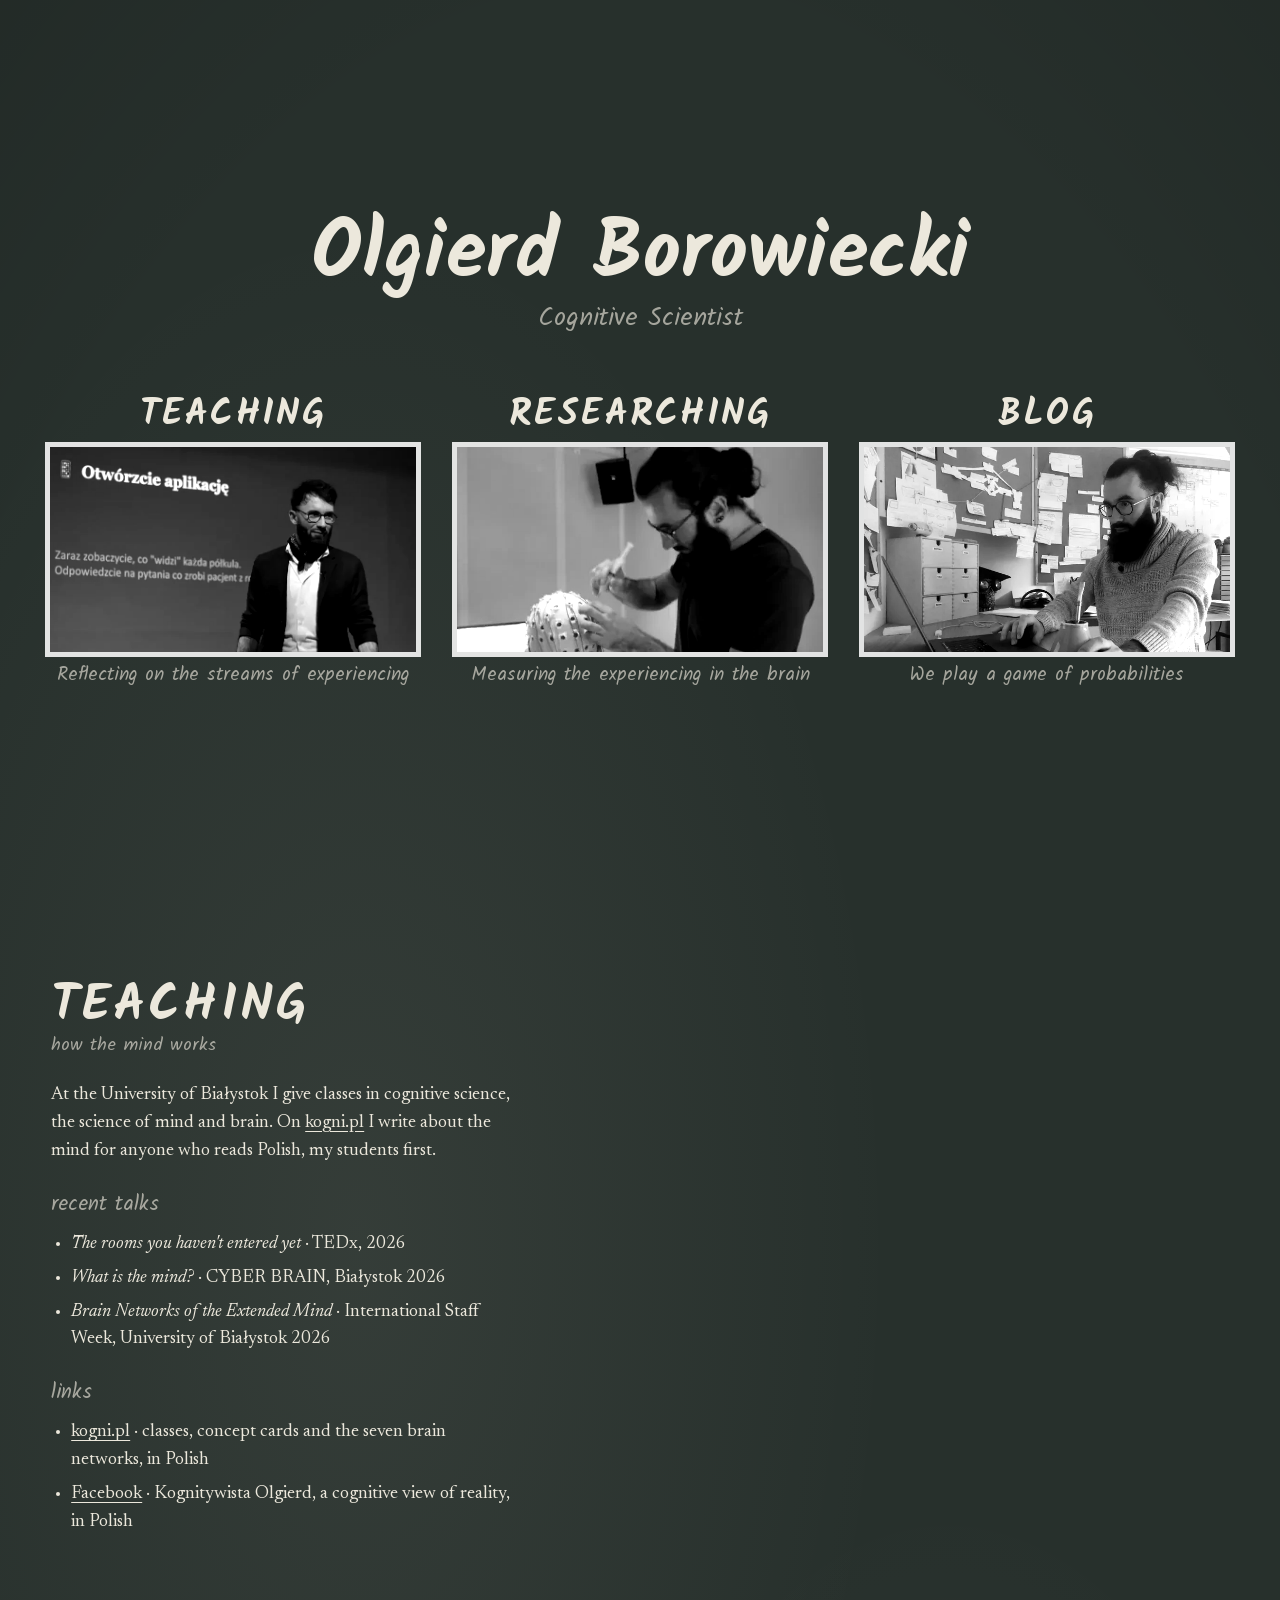
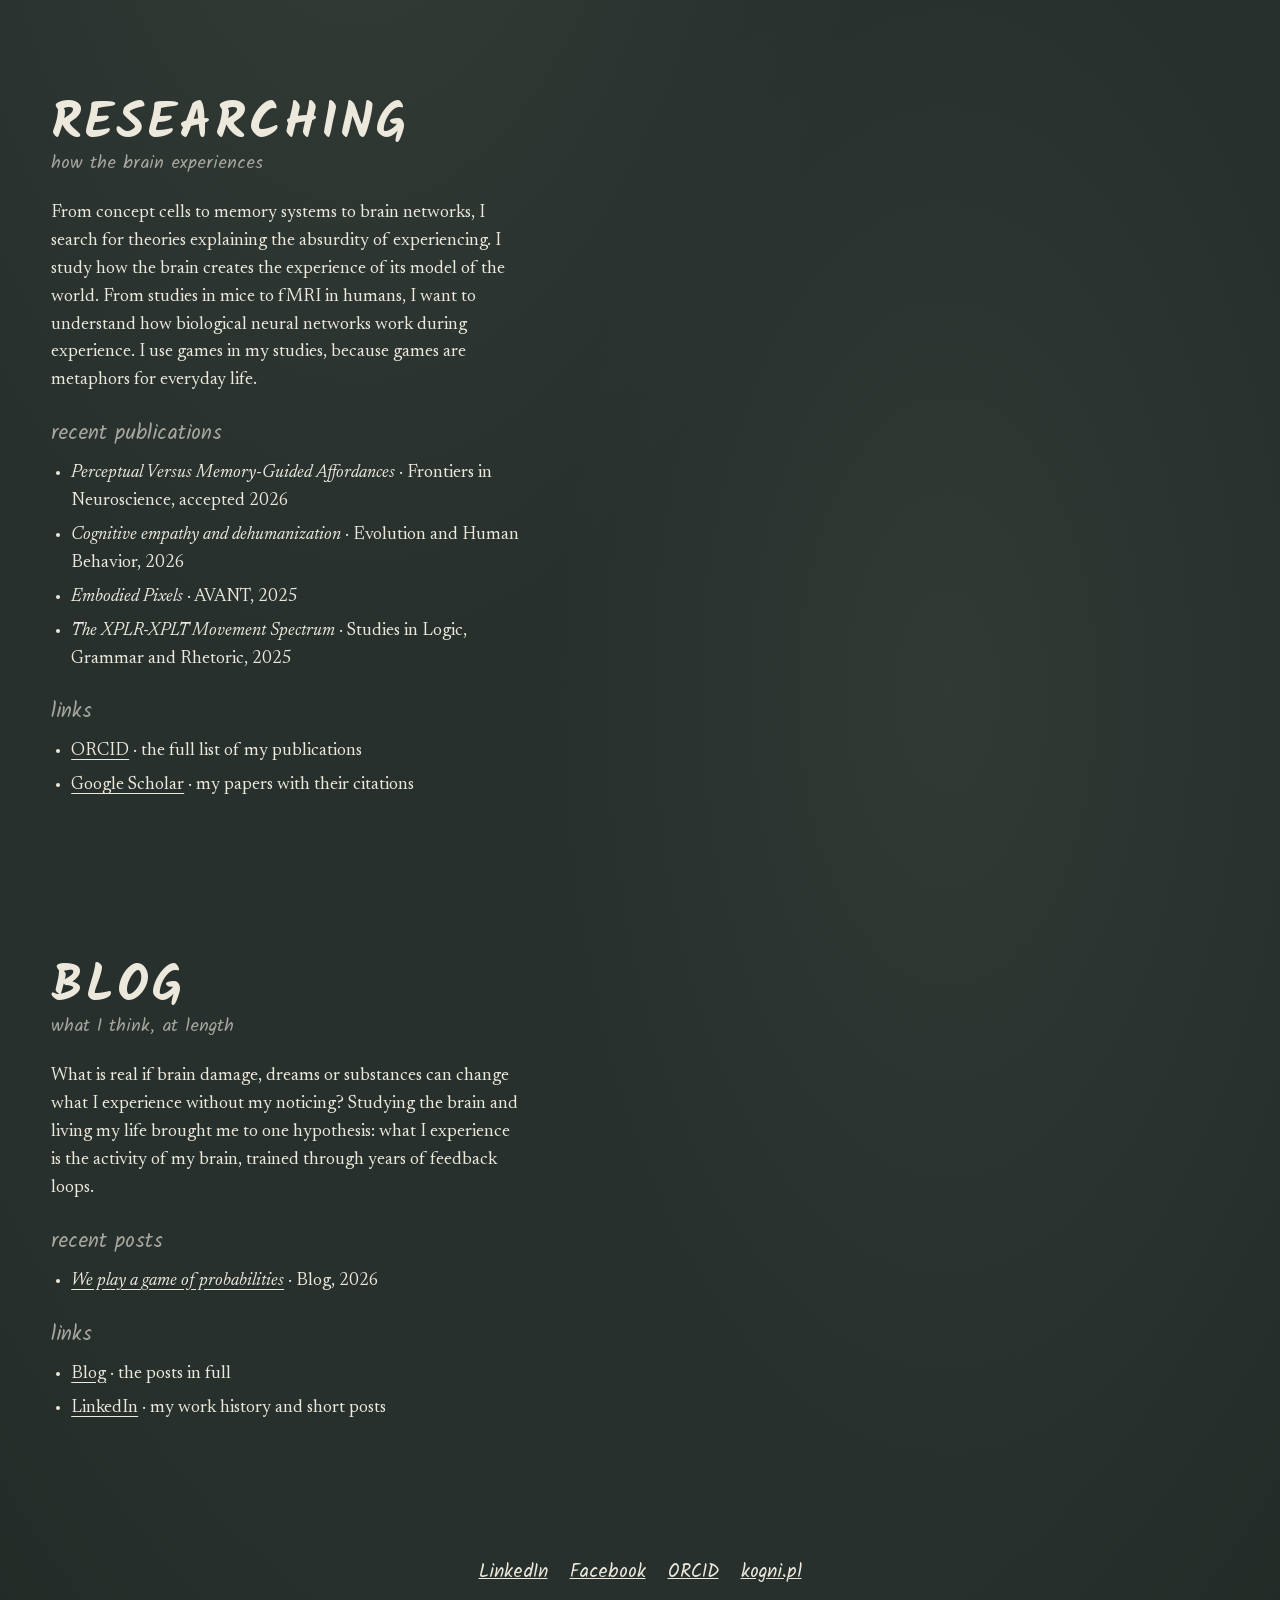
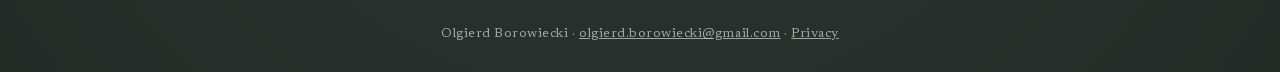
==== commit 39d35339: "Board: Teaching, Researching, Blog; sections in one shape with recent and links; mail in the footer" ====
--- a/public/index.html
+++ b/public/index.html
@@ -1,7 +1,7 @@
-<!doctype html> <html lang="en"> <head> <meta charset="utf-8"> <meta name="viewport" content="width=device-width,initial-scale=1,viewport-fit=cover"> <title>Olgierd Borowiecki</title> <meta name="description" content="Olgierd Borowiecki, cognitive scientist at the University of Białystok. Teaching how the mind works, researching how the brain experiences."> <link rel="canonical" href="https://olgierdborowiecki.com/"> <meta property="og:type" content="website"> <meta property="og:url" content="https://olgierdborowiecki.com/"> <meta property="og:title" content="Olgierd Borowiecki · Cognitive Scientist"> <meta property="og:description" content="Teaching how the mind works, researching how the brain experiences."> <meta property="og:image" content="https://olgierdborowiecki.com/og.png"> <meta property="og:image:width" content="1200"> <meta property="og:image:height" content="630"> <meta name="twitter:card" content="summary_large_image"> <link rel="icon" href="favicon.svg" type="image/svg+xml"> <link rel="stylesheet" href="fonts/fonts.css"> <script type="application/ld+json">{"@context":"https://schema.org","@type":"Person","name":"Olgierd Borowiecki","jobTitle":"Cognitive Scientist","url":"https://olgierdborowiecki.com/","image":"https://olgierdborowiecki.com/og.png","email":"mailto:olgierd.borowiecki@gmail.com","affiliation":{"@type":"CollegeOrUniversity","name":"University of Białystok","department":{"@type":"Organization","name":"Faculty of Philosophy and Cognitive Science"}},"sameAs":["https://orcid.org/0000-0003-3230-6672","https://www.linkedin.com/in/olgierdborowiecki","https://www.facebook.com/kognitywista.olgierd","https://kogni.pl/"]}</script> <style>:root{color-scheme:dark;--lupek:#27302c;--kreda:#ece8dc;--kreda-2:rgba(236,232,220,.64);--tekst:"Newsreader",Georgia,"Times New Roman",serif;--reka:"Kalam","Segoe Print","Bradley Hand",cursive}html,body{margin:0;min-height:100%}html{scroll-behavior:smooth}@media (prefers-reduced-motion:reduce){html{scroll-behavior:auto}}body{background-color:var(--lupek);background-image:radial-gradient(60% 45% at 28% 38%,rgba(236,232,220,.07),transparent 70%),radial-gradient(45% 35% at 74% 70%,rgba(236,232,220,.05),transparent 70%),radial-gradient(120% 90% at 50% 50%,transparent 55%,rgba(0,0,0,.35));color:var(--kreda);font-family:var(--tekst)}h1,h2,h3,p{margin:0}a{color:inherit}a:focus-visible,button:focus-visible{outline:2px dashed var(--kreda);outline-offset:8px}#kreda{position:fixed;inset:0;width:100%;height:100%;display:block;pointer-events:none;z-index:0}.tablica{position:relative;z-index:1;min-height:100vh;min-height:100svh;box-sizing:border-box;display:flex;flex-direction:column;align-items:center;justify-content:center;gap:clamp(28px,7vh,72px);padding:max(24px,env(safe-area-inset-top,0px)) max(16px,env(safe-area-inset-right,0px)) max(24px,env(safe-area-inset-bottom,0px)) max(16px,env(safe-area-inset-left,0px))}.naglowek{display:flex;flex-direction:column;align-items:center;gap:6px}.imie{font-family:var(--reka);font-weight:700;font-size:clamp(38px,6.4vw,84px);line-height:1.05;text-align:center}.kim{font-family:var(--reka);font-size:clamp(19px,2vw,28px);line-height:1.2;color:var(--kreda-2);text-align:center}.filary{display:grid;grid-template-columns:repeat(3,minmax(0,1fr));gap:clamp(20px,3.2vw,48px);width:min(1180px,100%)}.filar{display:flex;flex-direction:column;align-items:center;gap:12px;text-decoration:none;text-align:center}.filar h2{font-family:var(--reka);font-weight:700;text-transform:uppercase;letter-spacing:.06em;font-size:clamp(26px,2.9vw,40px);line-height:1}.filar img{display:block;width:100%;aspect-ratio:16/9;height:auto;object-fit:cover;filter:grayscale(1) contrast(1.15);box-shadow:0 0 0 5px #ece8dce6;transition:filter .6s ease}.filar p{font-family:var(--reka);font-size:19px;line-height:1.25;color:var(--kreda-2)}@media (hover:hover){.filar:hover img,.filar:focus-visible img{filter:none}}@media (hover:none){.filar img{filter:none}}@media (prefers-reduced-motion:reduce){.filar img{transition:none}}.strona{position:relative;z-index:1;min-height:100vh;min-height:100svh;box-sizing:border-box;display:flex;align-items:center;justify-content:center;padding:clamp(48px,9vh,96px) max(16px,4vw)}.strona.ks{min-height:130vh;min-height:130svh}.strona h2{font-family:var(--reka);font-weight:700;text-transform:uppercase;letter-spacing:.06em;font-size:clamp(32px,4vw,52px);line-height:1}.linia{font-family:var(--reka);font-size:clamp(18px,1.6vw,23px);color:var(--kreda-2)}.strona h3{font-family:var(--reka);font-weight:400;font-size:21px;color:var(--kreda-2)}.strona p,.strona li{font-size:18px;line-height:1.55;max-width:60ch}.strona ul{margin:0;padding-left:20px;display:flex;flex-direction:column;gap:6px}.strona a{text-underline-offset:4px}.blok{display:flex;flex-direction:column;gap:10px}.tekst{display:flex;flex-direction:column;gap:22px;min-width:0}.dwa{display:grid;grid-template-columns:minmax(0,5fr) minmax(0,7fr);column-gap:clamp(24px,4vw,56px);align-items:center;width:min(1180px,100%)}.miejsce{min-height:60vh}html:not(.gl) .miejsce{display:none}html:not(.gl) .dwa{grid-template-columns:minmax(0,1fr)}.kontakt{display:flex;flex-direction:column;align-items:center;gap:16px;text-align:center;font-family:var(--reka)}.kontakt .etyk{font-size:22px;color:var(--kreda-2);margin-bottom:-10px}.kontakt{--duzy:clamp(24px,4.4vw,56px)}.kontakt .blog{font-weight:700;font-size:var(--duzy);line-height:1.1;text-decoration-thickness:2px;text-underline-offset:.36em;text-decoration-skip-ink:none;max-width:none}.kontakt .etyk.druga{margin-top:clamp(28px,7vh,64px)}.kontakt .mail{font-weight:700;font-size:var(--duzy);line-height:1.1;overflow-wrap:anywhere;max-width:none}.kontakt .mail a{text-decoration-thickness:2px;text-underline-offset:.36em;text-decoration-skip-ink:none}.kopiuj{font-family:var(--reka);font-size:17px;color:var(--kreda-2);background:transparent;border:1.5px dashed var(--kreda-2);border-radius:8px;padding:2px 14px;cursor:pointer}.kopiuj:hover{color:var(--kreda);border-color:var(--kreda)}.kontakt .linki{margin-top:clamp(28px,7vh,64px);display:flex;flex-wrap:wrap;justify-content:center;gap:6px 22px;font-size:19px;max-width:none}.kontakt .stopka{margin-top:24px;font-family:var(--tekst);font-size:13px;letter-spacing:.04em;color:var(--kreda-2);max-width:none}@media (max-width:759px){.tablica{justify-content:flex-start;padding-top:max(40px,env(safe-area-inset-top,0px))}.filary{grid-template-columns:1fr;width:100%;max-width:420px;gap:32px}.strona.ks{min-height:0}.dwa{display:flex;flex-direction:column;gap:8px}.miejsce{order:-1;width:100%;height:46vh;height:46svh;min-height:0}.strona p,.strona li{font-size:16px}}</style> </head> <body> <canvas id="kreda" aria-hidden="true"></canvas> <main class="tablica"> <header class="naglowek"> <h1 class="imie">Olgierd Borowiecki</h1> <p class="kim">Cognitive Scientist</p> </header> <nav class="filary" aria-label="What I do"> <a class="filar" href="#experiencing"><h2>Experiencing</h2><img src="img/k-gogle.webp" width="820" height="461" alt="Olgierd in magnifying goggles, looking down"><p>Experiencing my own neural activity</p></a> <a class="filar" href="#teaching"><h2>Teaching</h2><img src="img/k-split.webp" width="771" height="434" alt="Olgierd in front of a split-brain experiment slide"><p>Reflecting on the streams of experiencing</p></a> <a class="filar" href="#researching"><h2>Researching</h2><img src="img/k-eeg-p.webp" width="520" height="292" alt="Olgierd applying gel to the EEG cap of a study participant"><p>Measuring the experiencing in the brain</p></a> </nav> </main> <section class="strona" id="experiencing" aria-labelledby="h-experiencing"> <div class="dwa"> <div class="tekst"> <div><h2 id="h-experiencing">Experiencing</h2><p class="linia">my own neural activity</p></div> <p>What is real if brain damage, dreams or substances can change what I experience without my noticing? Studying the brain and living my life brought me to one hypothesis: what I experience is the activity of my brain, trained through years of feedback loops. I took on the challenge of linking lived experience to measurements of how brain networks are organised. Skating, playing games and meditating took me outside my comfort zone. There the “I” came into question too. With the content of experience and the experiencer both in doubt, the experiencing is what remains: a process, a flow, a stream of consciousness. It is also the ongoing, measurable activity of my brain networks.</p> </div> <div aria-hidden="true"></div> </div> </section> <section class="strona ks" id="teaching" aria-labelledby="h-teaching"> <div class="dwa"> <div class="tekst"> <div><h2 id="h-teaching">Teaching</h2><p class="linia">how the mind&nbsp;works</p></div> <p>At the University of Białystok I give classes in cognitive science, the science of mind and brain. On <a href="https://kogni.pl">kogni.pl</a> I write about the mind for anyone who reads Polish, my students first.</p> <div class="blok"> <h3>recent talks</h3> <ul> <li>TEDx, 2026 · <i>The rooms you haven't entered yet</i></li> <li>CYBER BRAIN, Białystok 2026 · <i>What is the mind?</i></li> <li>International Staff Week, University of Białystok 2026 · <i>Brain Networks of the Extended Mind</i></li> </ul> </div> </div> <div class="miejsce" data-k="1" aria-hidden="true"></div> </div> </section> <section class="strona ks" id="researching" aria-labelledby="h-researching"> <div class="dwa"> <div class="tekst"> <div><h2 id="h-researching">Researching</h2><p class="linia">how the brain experiences</p></div> <p>From concept cells to memory systems to brain networks, I search for theories explaining the absurdity of experiencing. I study how the brain creates the experience of its model of the world. From studies in mice to fMRI in humans, I want to understand how biological neural networks work during experience. I use games in my studies, because games are metaphors for everyday life.</p> <div class="blok"> <h3>recent publications</h3> <ul> <li><i>Perceptual Versus Memory-Guided Affordances</i>. Frontiers in Neuroscience, accepted 2026</li> <li><i>Cognitive empathy and dehumanization</i>. Evolution and Human Behavior, 2026</li> <li><i>Embodied Pixels</i>. AVANT, 2025</li> <li><i>The XPLR-XPLT Movement Spectrum</i>. Studies in Logic, Grammar and Rhetoric, 2025</li> </ul> <p><a href="https://orcid.org/0000-0003-3230-6672">ORCID 0000-0003-3230-6672</a></p> </div> </div> <div class="miejsce" data-k="2" aria-hidden="true"></div> </div> </section> <section class="strona" id="contact" aria-label="Contact"> <div class="kontakt"> <p class="etyk">I write to you:</p> <p class="blog"><a href="blog/">Blog</a></p> <p class="etyk druga">you can write to me:</p> <p class="mail" id="mail"><a href="mailto:olgierd.borowiecki@gmail.com">olgierd.borowiecki@gmail.com</a></p> <button type="button" class="kopiuj" data-kopiuj="olgierd.borowiecki@gmail.com">copy</button> <p class="linki"><a href="https://www.linkedin.com/in/olgierdborowiecki">LinkedIn</a><a href="https://www.facebook.com/kognitywista.olgierd">Facebook</a><a href="https://orcid.org/0000-0003-3230-6672">ORCID</a><a href="https://kogni.pl">kogni.pl</a></p> <p class="stopka">Olgierd Borowiecki · <a href="privacy.html">Privacy</a></p> </div> </section> <script src="js/mozg.js"></script> <script>document.addEventListener("click",function(i){var t=i.target.closest(".kopiuj");if(t){var c=t.getAttribute("data-kopiuj"),r=function(){t.textContent="copied",setTimeout(function(){t.textContent="copy"},1600)},e=function(){var n=document.getElementById("mail"),o=window.getSelection(),a=document.createRange();a.selectNodeContents(n),o.removeAllRanges(),o.addRange(a),t.textContent="selected",setTimeout(function(){t.textContent="copy"},1600)};try{navigator.clipboard&&navigator.clipboard.writeText?navigator.clipboard.writeText(c).then(r,e):e()}catch{e()}}});</script> <script src="js/three.min.js"></script> <script>(function(){var xe=document.documentElement,ya=document.getElementById("kreda"),Ja=window.matchMedia&&matchMedia("(prefers-reduced-motion: reduce)").matches,we=!!window.THREE&&function(){try{var a=document.createElement("canvas");return!!(a.getContext("webgl")||a.getContext("experimental-webgl"))}catch{return!1}}();if(!we||!window.MOZG){ya.remove();return}xe.classList.add("gl");function M(a,e,r){return Math.max(e,Math.min(r,a))}function V(a,e,r){var n=M((r-a)/(e-a),0,1);return n*n*(3-2*n)}var aa=20261022;function F(){aa|=0,aa=aa+1831565813|0;var a=Math.imul(aa^aa>>>15,1|aa);return a=a+Math.imul(a^a>>>7,61|a)^a,((a^a>>>14)>>>0)/4294967296}function be(a){var e=new Uint32Array(a),r,n,t;for(r=0;r<a;r++)e[r]=r;for(r=a-1;r>0;r--)n=Math.floor(F()*(r+1)),t=e[r],e[r]=e[n],e[n]=t;return e}function Ca(a){return(F()-.5)*a}function Aa(a){for(var e=atob(a),r=new Uint8Array(e.length),n=0;n<e.length;n++)r[n]=e.charCodeAt(n);return r}var v,Z,w,I,qa,ca,U=18e3,fa=new Float32Array(U*3),Oa=new Float32Array(U*2);for(v=0;v<U;v++)Oa[2*v+1]=F();var sa=80,G=108;function ma(a){return 30*a*Math.pow(1-a,1.2)+3*a}var ke=be(U),Ka=0;function xa(a,e,r,n){Ka>=U||(ca=ke[Ka++],fa[3*ca]=a,fa[3*ca+1]=e,fa[3*ca+2]=r,Oa[2*ca]=n)}function ja(a){var e=F()*(a?376:268);return e<108?[1,(e/108-.5)*G]:e<188?[(e-108)/80,G/2]:e<268?[(e-188)/80,-G/2]:[0,((e-268)/108-.5)*G]}for(Z=0;Z<7e3;Z++)I=F()<.5?-1:1,w=ja(!0),xa(I*w[0]*sa+Ca(.7),w[1]+Ca(.7),ma(w[0])+Ca(.5),w[0]===0?.5:.95);for(Z=0;Z<5e3;Z++){I=F()<.5?-1:1,w=ja(!1);var Wa=1+Math.floor(F()*6);xa(I*w[0]*(sa-Wa*.15),w[1]*(1-Wa*.002),ma(w[0])-Wa*1.4*Math.min(1,w[0]*3),.4)}for(Z=0;Z<3e3;Z++)I=F()<.5?-1:1,w=ja(!1),xa(I*w[0]*(sa+5),w[1]*(G+8)/G,ma(w[0])*.8-10*Math.min(1,w[0]*3)-1.5,.55);for(;Ka<U;)I=F()<.5?-1:1,qa=F(),xa(I*qa*sa,(F()-.5)*G,ma(qa),.06);var wa=window.MOZG,b=wa.n,La=new Int16Array(Aa(wa.p).buffer),Va=new Int8Array(Aa(wa.nm).buffer),ge=new Int8Array(Aa(wa.s).buffer),s=new Float32Array(b*3),B=new Float32Array(b*3),ha=new Float32Array(b*2),Q=new Float32Array(b*2),ea=.57,ra=.5,z=new THREE.Vector3(0,-6,64*ra+4);for(v=0;v<b;v++){var Te=-La[3*v+1]/100,Za=La[3*v+2]/100,ie=-La[3*v]/100;s[3*v]=Te,s[3*v+1]=Za,s[3*v+2]=ie,B[3*v]=-Va[3*v+1]/127,B[3*v+1]=Va[3*v+2]/127,B[3*v+2]=-Va[3*v]/127,ha[2*v]=ge[v]/127*2,ha[2*v+1]=F();var le=ie>=0?1:-1,ze=le>0?-40+Za*ea:40-Za*ea;Q[2*v]=le,Q[2*v+1]=ma(M(Math.abs(ze)/sa,0,1))+.4}var ve=new Float32Array(b),ce=new Float32Array(b);(function(){function a(e,r){var n=Math.sin(e*12.9898+r*78.233)*43758.5453;return n-Math.floor(n)}[1,-1].forEach(function(e){var r=[],n=0,t=0,o=[1e9,1e9],i=[-1e9,-1e9],m,h;for(m=0;m<b;m++)Q[2*m]===e&&(r.push(m),n+=s[3*m+1],t+=s[3*m],o[0]=Math.min(o[0],s[3*m+1]),i[0]=Math.max(i[0],s[3*m+1]),o[1]=Math.min(o[1],s[3*m]),i[1]=Math.max(i[1],s[3*m]));n/=r.length,t/=r.length;var E=180,j=new Float32Array(E),H=new Float32Array(b),p=new Float32Array(b);r.forEach(function(f){var W=s[3*f+1]-n,P=s[3*f]-t,g=(Math.atan2(P,W)/6.2832+1.25)%1;H[f]=g,p[f]=Math.hypot(W,P);var A=Math.floor(g*E)%E;j[A]=Math.max(j[A],p[f])});var C=5,d=4,c=[];for(h=0;h<C*d;h++)c.push(h);for(h=c.length-1;h>0;h--){var l=Math.floor(a(h,e+3)*(h+1)),y=c[h];c[h]=c[l],c[l]=y}r.forEach(function(f){var W=Math.floor(H[f]*E)%E,P=e*B[3*f+2]>-.2,g;if(P&&p[f]>.94*j[W])g=.32*H[f]+.01*a(f,1),ce[f]=1;else if(P&&ha[2*f]<-.3){var A=Math.min(C-1,Math.floor((s[3*f+1]-o[0])/(i[0]-o[0]+1e-6)*C)),x=Math.min(d-1,Math.floor((s[3*f]-o[1])/(i[1]-o[1]+1e-6)*d));g=.34+.5*(c[x*C+A]+.85*a(f,2))/(C*d)}else g=.84+.16*a(f,3);ve[f]=(e>0?0:.4)+.6*g})})})();var ba=[{h:1,w:[[.24,.86],[.18,.4],[.44,.4],[.74,.68]],k:[[0,3],[0,1],[1,2],[2,3],[0,2]]},{h:-1,w:[[.08,.6],[.27,.72],[.63,.78],[.66,.47]],k:[[0,1],[1,2],[2,3],[1,3],[0,2]]}];(function(){var a=1e9,e=-1e9,r=1e9,n=-1e9,t;for(t=0;t<b;t++)a=Math.min(a,s[3*t]),e=Math.max(e,s[3*t]),r=Math.min(r,s[3*t+1]),n=Math.max(n,s[3*t+1]);ba.forEach(function(o){o.n=o.w.map(function(i){var m=-1,h=1e9;for(t=0;t<b;t++)if(!(Q[2*t]!==o.h||o.h*B[3*t+2]<.45||ha[2*t]>-.3)){var E=Math.hypot((s[3*t]-a)/(e-a)-i[0],(s[3*t+1]-r)/(n-r)-i[1]);E<h&&(h=E,m=t)}return m})})})();function Ba(a,e,r,n,t,o,i,m,h){return new THREE.Matrix4().set(a,e,r,0,n,t,o,0,i,m,h,0,0,0,0,1)}var He=new THREE.Quaternion().setFromRotationMatrix(Ba(0,1,0,-1,0,0,0,0,1)),Pe=new THREE.Quaternion().setFromRotationMatrix(Ba(0,-1,0,-1,0,0,0,0,-1)),fe=new THREE.Quaternion().setFromRotationMatrix(Ba(1,0,0,0,0,-1,0,1,0)),Se=new THREE.Vector3(-40,0,0),Fe=new THREE.Vector3(40,0,0);function Je(a,e,r){e[r]=s[3*a]*ra+z.x,e[r+1]=-s[3*a+2]*ra+z.y,e[r+2]=s[3*a+1]*ra+z.z}var u={uR:{value:new THREE.Matrix3},uCel:{value:new THREE.Vector3},uOdl:{value:400},uF:{value:1e3},uPrz:{value:new THREE.Vector2},uKam:{value:new THREE.Vector3},uC:{value:new THREE.Vector2},uPolR:{value:new THREE.Vector2(1,1)},uWH:{value:new THREE.Vector2(1,1)},uWir:{value:40},uRozm:{value:2},uWidM:{value:1},uCzas:{value:0},uOkr:{value:0},uRL:{value:new THREE.Matrix3},uRR:{value:new THREE.Matrix3},uTL:{value:new THREE.Vector3},uTR:{value:new THREE.Vector3},uSc:{value:ea},uKs:{value:0},uZal:{value:0},uCB:{value:z},uSB:{value:ra},uJasK:{value:1},uJasM:{value:1},uObrys:{value:.9},uRys:{value:1},uSiecL:{value:0},uSiecP:{value:0},uSiecA:{value:0}},Ce=["uniform mat3 uR; uniform vec3 uCel; uniform float uOdl; uniform float uF; uniform vec2 uPrz; uniform vec3 uKam;","uniform vec2 uC; uniform vec2 uPolR; uniform vec2 uWH; uniform float uWir; uniform float uRozm; uniform float uWidM; uniform float uCzas; uniform float uOkr;","uniform mat3 uRL; uniform mat3 uRR; uniform vec3 uTL; uniform vec3 uTR; uniform float uSc; uniform float uKs; uniform float uZal;","uniform vec3 uCB; uniform float uSB; uniform float uJasK; uniform float uJasM; uniform float uObrys;","uniform float uP; uniform float uO; uniform float uRys; uniform float uSiecL; uniform float uSiecP; uniform float uSiecA;","varying float vJ;","vec3 widok(vec3 P){ vec3 v = uR * (P - uCel); v.xy -= uPrz; return v; }","vec3 rzut(vec3 P){ vec3 v = widok(P); float g = uOdl - v.z; return vec3(uC + vec2(v.x, -v.y) * uF / max(g, 0.5), g); }","float okno(vec2 px){ vec2 q = abs(px - uC) / uPolR, q2 = q * q; float d = mix(sqrt(sqrt(dot(q2, q2))), length(q), uOkr); return 1.0 - smoothstep(mix(0.9, 0.72, uOkr), 1.06, d); }","vec2 pyl(float r){ vec2 h = fract(sin(r * vec2(12.9898, 78.233)) * 43758.5453); float a = 6.2832 * h.x; return uC + vec2(cos(a), sin(a)) * sqrt(h.y) * uPolR * 0.98; }","float krok(float x, float r){ float e = clamp(x * 1.5 - r * 0.5, 0.0, 1.0); return e * e * (3.0 - 2.0 * e); }","void stan(vec3 cel, vec2 start, float j, float r, float e, float wir){","  float o = krok(uO, fract(r * 7.13));","  vec2 p = mix(start, cel.xy, e);","  p += vec2(sin(r * 41.0), cos(r * 29.0)) * wir * sin(3.14159 * e);","  p = mix(p, pyl(fract(r * 3.71)), o);","  vJ = uWidM * j * smoothstep(0.15, 0.85, e) * (1.0 - smoothstep(0.0, 0.8, o)) * okno(p) * smoothstep(1.0, 8.0, cel.z);","  if (vJ < 0.02 || cel.z < 1.0) { gl_Position = vec4(2.0, 2.0, 2.0, 1.0); gl_PointSize = 0.0; return; }","  gl_Position = vec4(p.x / uWH.x * 2.0 - 1.0, 1.0 - p.y / uWH.y * 2.0, 0.0, 1.0);","  gl_PointSize = uRozm;","}"].join(`
+<!doctype html> <html lang="en"> <head> <meta charset="utf-8"> <meta name="viewport" content="width=device-width,initial-scale=1,viewport-fit=cover"> <title>Olgierd Borowiecki</title> <meta name="description" content="Olgierd Borowiecki, cognitive scientist at the University of Białystok. Teaching how the mind works, researching how the brain experiences, writing about both on the blog."> <link rel="canonical" href="https://olgierdborowiecki.com/"> <meta property="og:type" content="website"> <meta property="og:url" content="https://olgierdborowiecki.com/"> <meta property="og:title" content="Olgierd Borowiecki · Cognitive Scientist"> <meta property="og:description" content="Teaching how the mind works, researching how the brain experiences, writing about both on the blog."> <meta property="og:image" content="https://olgierdborowiecki.com/og.png"> <meta property="og:image:width" content="1200"> <meta property="og:image:height" content="630"> <meta name="twitter:card" content="summary_large_image"> <link rel="icon" href="favicon.svg" type="image/svg+xml"> <link rel="stylesheet" href="fonts/fonts.css"> <script type="application/ld+json">{"@context":"https://schema.org","@type":"Person","name":"Olgierd Borowiecki","jobTitle":"Cognitive Scientist","url":"https://olgierdborowiecki.com/","image":"https://olgierdborowiecki.com/og.png","email":"mailto:olgierd.borowiecki@gmail.com","affiliation":{"@type":"CollegeOrUniversity","name":"University of Białystok","department":{"@type":"Organization","name":"Faculty of Philosophy and Cognitive Science"}},"sameAs":["https://orcid.org/0000-0003-3230-6672","https://www.linkedin.com/in/olgierdborowiecki","https://www.facebook.com/kognitywista.olgierd","https://kogni.pl/","https://scholar.google.com/citations?user=Ek1vwZUAAAAJ"]}</script> <style>:root{color-scheme:dark;--lupek:#27302c;--kreda:#ece8dc;--kreda-2:rgba(236,232,220,.64);--tekst:"Newsreader",Georgia,"Times New Roman",serif;--reka:"Kalam","Segoe Print","Bradley Hand",cursive}html,body{margin:0;min-height:100%}html{scroll-behavior:smooth}@media (prefers-reduced-motion:reduce){html{scroll-behavior:auto}}body{background-color:var(--lupek);background-image:radial-gradient(60% 45% at 28% 38%,rgba(236,232,220,.07),transparent 70%),radial-gradient(45% 35% at 74% 70%,rgba(236,232,220,.05),transparent 70%),radial-gradient(120% 90% at 50% 50%,transparent 55%,rgba(0,0,0,.35));color:var(--kreda);font-family:var(--tekst)}h1,h2,h3,p{margin:0}a{color:inherit}a:focus-visible,button:focus-visible{outline:2px dashed var(--kreda);outline-offset:8px}#kreda{position:fixed;inset:0;width:100%;height:100%;display:block;pointer-events:none;z-index:0}.tablica{position:relative;z-index:1;min-height:100vh;min-height:100svh;box-sizing:border-box;display:flex;flex-direction:column;align-items:center;justify-content:center;gap:clamp(28px,7vh,72px);padding:max(24px,env(safe-area-inset-top,0px)) max(16px,env(safe-area-inset-right,0px)) max(24px,env(safe-area-inset-bottom,0px)) max(16px,env(safe-area-inset-left,0px))}.naglowek{display:flex;flex-direction:column;align-items:center;gap:6px}.imie{font-family:var(--reka);font-weight:700;font-size:clamp(38px,6.4vw,84px);line-height:1.05;text-align:center}.kim{font-family:var(--reka);font-size:clamp(19px,2vw,28px);line-height:1.2;color:var(--kreda-2);text-align:center}.filary{display:grid;grid-template-columns:repeat(3,minmax(0,1fr));gap:clamp(20px,3.2vw,48px);width:min(1180px,100%)}.filar{display:flex;flex-direction:column;align-items:center;gap:12px;text-decoration:none;text-align:center}.filar h2{font-family:var(--reka);font-weight:700;text-transform:uppercase;letter-spacing:.06em;font-size:clamp(26px,2.9vw,40px);line-height:1}.filar img{display:block;width:100%;aspect-ratio:16/9;height:auto;object-fit:cover;filter:grayscale(1) contrast(1.15);box-shadow:0 0 0 5px #ece8dce6;transition:filter .6s ease}.filar p{font-family:var(--reka);font-size:19px;line-height:1.25;color:var(--kreda-2)}@media (hover:hover){.filar:hover img,.filar:focus-visible img{filter:none}}@media (hover:none){.filar img{filter:none}}@media (prefers-reduced-motion:reduce){.filar img{transition:none}}.strona{position:relative;z-index:1;min-height:100vh;min-height:100svh;box-sizing:border-box;display:flex;align-items:center;justify-content:center;padding:clamp(48px,9vh,96px) max(16px,4vw)}.strona.ks{min-height:0}.strona h2{font-family:var(--reka);font-weight:700;text-transform:uppercase;letter-spacing:.06em;font-size:clamp(32px,4vw,52px);line-height:1}.linia{font-family:var(--reka);font-size:clamp(18px,1.6vw,23px);color:var(--kreda-2)}.strona h3{font-family:var(--reka);font-weight:400;font-size:21px;color:var(--kreda-2)}.strona p,.strona li{font-size:18px;line-height:1.55;max-width:60ch}.strona ul{margin:0;padding-left:20px;display:flex;flex-direction:column;gap:6px}.strona a{text-underline-offset:4px}.blok{display:flex;flex-direction:column;gap:10px}.tekst{display:flex;flex-direction:column;gap:22px;min-width:0}.dwa{display:grid;grid-template-columns:minmax(0,5fr) minmax(0,7fr);column-gap:clamp(24px,4vw,56px);align-items:center;width:min(1180px,100%)}.miejsce{min-height:60vh}html:not(.gl) .miejsce{display:none}html:not(.gl) .dwa{grid-template-columns:minmax(0,1fr)}.kontakt{display:flex;flex-direction:column;align-items:center;gap:16px;text-align:center;font-family:var(--reka)}.kontakt .linki{display:flex;flex-wrap:wrap;justify-content:center;gap:6px 22px;font-size:19px;max-width:none}.koniec{position:relative;z-index:1;padding:clamp(32px,6vh,64px) max(16px,4vw) max(32px,env(safe-area-inset-bottom,0px))}.kontakt .stopka{margin-top:24px;font-family:var(--tekst);font-size:13px;letter-spacing:.04em;color:var(--kreda-2);max-width:none}@media (max-width:759px){.tablica{justify-content:flex-start;padding-top:max(40px,env(safe-area-inset-top,0px))}.filary{grid-template-columns:1fr;width:100%;max-width:420px;gap:32px}.dwa{display:flex;flex-direction:column;gap:8px}.miejsce{order:-1;width:100%;height:46vh;height:46svh;min-height:0}.strona p,.strona li{font-size:16px}}</style> </head> <body> <canvas id="kreda" aria-hidden="true"></canvas> <main class="tablica"> <header class="naglowek"> <h1 class="imie">Olgierd Borowiecki</h1> <p class="kim">Cognitive Scientist</p> </header> <nav class="filary" aria-label="What I do"> <a class="filar" href="#teaching"><h2>Teaching</h2><img src="img/k-split.webp" width="771" height="434" alt="Olgierd in front of a split-brain experiment slide"><p>Reflecting on the streams of experiencing</p></a> <a class="filar" href="#researching"><h2>Researching</h2><img src="img/k-eeg-p.webp" width="520" height="292" alt="Olgierd applying gel to the EEG cap of a study participant"><p>Measuring the experiencing in the brain</p></a> <a class="filar" href="#blog"><h2>Blog</h2><img src="img/k-yerba.webp" width="693" height="390" alt="Olgierd typing at a laptop by a cork board, a gourd of yerba mate beside him"><p>We play a game of probabilities</p></a> </nav> </main> <section class="strona ks" id="teaching" aria-labelledby="h-teaching"> <div class="dwa"> <div class="tekst"> <div><h2 id="h-teaching">Teaching</h2><p class="linia">how the mind&nbsp;works</p></div> <p>At the University of Białystok I give classes in cognitive science, the science of mind and brain. On <a href="https://kogni.pl">kogni.pl</a> I write about the mind for anyone who reads Polish, my students first.</p> <div class="blok"> <h3>recent talks</h3> <ul> <li><i>The rooms you haven't entered yet</i> · TEDx, 2026</li> <li><i>What is the mind?</i> · CYBER BRAIN, Białystok 2026</li> <li><i>Brain Networks of the Extended Mind</i> · International Staff Week, University of Białystok 2026</li> </ul> </div> <div class="blok"> <h3>links</h3> <ul> <li><a href="https://kogni.pl">kogni.pl</a> · classes, concept cards and the seven brain networks, in Polish</li> <li><a href="https://www.facebook.com/kognitywista.olgierd">Facebook</a> · Kognitywista Olgierd, a cognitive view of reality, in Polish</li> </ul> </div> </div> <div class="miejsce" data-k="1" aria-hidden="true"></div> </div> </section> <section class="strona ks" id="researching" aria-labelledby="h-researching"> <div class="dwa"> <div class="tekst"> <div><h2 id="h-researching">Researching</h2><p class="linia">how the brain experiences</p></div> <p>From concept cells to memory systems to brain networks, I search for theories explaining the absurdity of experiencing. I study how the brain creates the experience of its model of the world. From studies in mice to fMRI in humans, I want to understand how biological neural networks work during experience. I use games in my studies, because games are metaphors for everyday life.</p> <div class="blok"> <h3>recent publications</h3> <ul> <li><i>Perceptual Versus Memory-Guided Affordances</i> · Frontiers in Neuroscience, accepted 2026</li> <li><i>Cognitive empathy and dehumanization</i> · Evolution and Human Behavior, 2026</li> <li><i>Embodied Pixels</i> · AVANT, 2025</li> <li><i>The XPLR-XPLT Movement Spectrum</i> · Studies in Logic, Grammar and Rhetoric, 2025</li> </ul> </div> <div class="blok"> <h3>links</h3> <ul> <li><a href="https://orcid.org/0000-0003-3230-6672">ORCID</a> · the full list of my publications</li> <li><a href="https://scholar.google.com/citations?user=Ek1vwZUAAAAJ">Google Scholar</a> · my papers with their citations</li> </ul> </div> </div> <div class="miejsce" data-k="2" aria-hidden="true"></div> </div> </section> <section class="strona ks" id="blog" aria-labelledby="h-blog"> <div class="dwa"> <div class="tekst"> <div><h2 id="h-blog">Blog</h2><p class="linia">what I think, at&nbsp;length</p></div> <p>What is real if brain damage, dreams or substances can change what I experience without my noticing? Studying the brain and living my life brought me to one hypothesis: what I experience is the activity of my brain, trained through years of feedback loops.</p> <div class="blok"> <h3>recent posts</h3> <ul> <li><a href="blog/#post"><i>We play a game of probabilities</i></a> · Blog, 2026</li> </ul> </div> <div class="blok"> <h3>links</h3> <ul> <li><a href="blog/">Blog</a> · the posts in full</li> <li><a href="https://www.linkedin.com/in/olgierdborowiecki">LinkedIn</a> · my work history and short posts</li> </ul> </div> </div> <div aria-hidden="true"></div> </div> </section> <footer class="kontakt koniec"> <p class="linki"><a href="https://www.linkedin.com/in/olgierdborowiecki">LinkedIn</a><a href="https://www.facebook.com/kognitywista.olgierd">Facebook</a><a href="https://orcid.org/0000-0003-3230-6672">ORCID</a><a href="https://kogni.pl">kogni.pl</a></p> <p class="stopka">Olgierd Borowiecki · <a href="mailto:olgierd.borowiecki@gmail.com">olgierd.borowiecki@gmail.com</a> · <a href="privacy.html">Privacy</a></p> </footer> <script src="js/mozg.js"></script> <script src="js/three.min.js"></script> <script>(function(){var xe=document.documentElement,ya=document.getElementById("kreda"),Ja=window.matchMedia&&matchMedia("(prefers-reduced-motion: reduce)").matches,we=!!window.THREE&&function(){try{var a=document.createElement("canvas");return!!(a.getContext("webgl")||a.getContext("experimental-webgl"))}catch{return!1}}();if(!we||!window.MOZG){ya.remove();return}xe.classList.add("gl");function M(a,e,r){return Math.max(e,Math.min(r,a))}function V(a,e,r){var n=M((r-a)/(e-a),0,1);return n*n*(3-2*n)}var aa=20261022;function F(){aa|=0,aa=aa+1831565813|0;var a=Math.imul(aa^aa>>>15,1|aa);return a=a+Math.imul(a^a>>>7,61|a)^a,((a^a>>>14)>>>0)/4294967296}function be(a){var e=new Uint32Array(a),r,n,t;for(r=0;r<a;r++)e[r]=r;for(r=a-1;r>0;r--)n=Math.floor(F()*(r+1)),t=e[r],e[r]=e[n],e[n]=t;return e}function Ca(a){return(F()-.5)*a}function Aa(a){for(var e=atob(a),r=new Uint8Array(e.length),n=0;n<e.length;n++)r[n]=e.charCodeAt(n);return r}var v,Z,w,N,qa,ca,U=18e3,fa=new Float32Array(U*3),Oa=new Float32Array(U*2);for(v=0;v<U;v++)Oa[2*v+1]=F();var sa=80,G=108;function ma(a){return 30*a*Math.pow(1-a,1.2)+3*a}var ke=be(U),Ka=0;function xa(a,e,r,n){Ka>=U||(ca=ke[Ka++],fa[3*ca]=a,fa[3*ca+1]=e,fa[3*ca+2]=r,Oa[2*ca]=n)}function ja(a){var e=F()*(a?376:268);return e<108?[1,(e/108-.5)*G]:e<188?[(e-108)/80,G/2]:e<268?[(e-188)/80,-G/2]:[0,((e-268)/108-.5)*G]}for(Z=0;Z<7e3;Z++)N=F()<.5?-1:1,w=ja(!0),xa(N*w[0]*sa+Ca(.7),w[1]+Ca(.7),ma(w[0])+Ca(.5),w[0]===0?.5:.95);for(Z=0;Z<5e3;Z++){N=F()<.5?-1:1,w=ja(!1);var Wa=1+Math.floor(F()*6);xa(N*w[0]*(sa-Wa*.15),w[1]*(1-Wa*.002),ma(w[0])-Wa*1.4*Math.min(1,w[0]*3),.4)}for(Z=0;Z<3e3;Z++)N=F()<.5?-1:1,w=ja(!1),xa(N*w[0]*(sa+5),w[1]*(G+8)/G,ma(w[0])*.8-10*Math.min(1,w[0]*3)-1.5,.55);for(;Ka<U;)N=F()<.5?-1:1,qa=F(),xa(N*qa*sa,(F()-.5)*G,ma(qa),.06);var wa=window.MOZG,b=wa.n,La=new Int16Array(Aa(wa.p).buffer),Va=new Int8Array(Aa(wa.nm).buffer),ge=new Int8Array(Aa(wa.s).buffer),s=new Float32Array(b*3),B=new Float32Array(b*3),ha=new Float32Array(b*2),Q=new Float32Array(b*2),ea=.57,ra=.5,z=new THREE.Vector3(0,-6,64*ra+4);for(v=0;v<b;v++){var Te=-La[3*v+1]/100,Za=La[3*v+2]/100,ie=-La[3*v]/100;s[3*v]=Te,s[3*v+1]=Za,s[3*v+2]=ie,B[3*v]=-Va[3*v+1]/127,B[3*v+1]=Va[3*v+2]/127,B[3*v+2]=-Va[3*v]/127,ha[2*v]=ge[v]/127*2,ha[2*v+1]=F();var le=ie>=0?1:-1,ze=le>0?-40+Za*ea:40-Za*ea;Q[2*v]=le,Q[2*v+1]=ma(M(Math.abs(ze)/sa,0,1))+.4}var ve=new Float32Array(b),ce=new Float32Array(b);(function(){function a(e,r){var n=Math.sin(e*12.9898+r*78.233)*43758.5453;return n-Math.floor(n)}[1,-1].forEach(function(e){var r=[],n=0,t=0,o=[1e9,1e9],i=[-1e9,-1e9],m,h;for(m=0;m<b;m++)Q[2*m]===e&&(r.push(m),n+=s[3*m+1],t+=s[3*m],o[0]=Math.min(o[0],s[3*m+1]),i[0]=Math.max(i[0],s[3*m+1]),o[1]=Math.min(o[1],s[3*m]),i[1]=Math.max(i[1],s[3*m]));n/=r.length,t/=r.length;var E=180,j=new Float32Array(E),H=new Float32Array(b),p=new Float32Array(b);r.forEach(function(f){var W=s[3*f+1]-n,P=s[3*f]-t,g=(Math.atan2(P,W)/6.2832+1.25)%1;H[f]=g,p[f]=Math.hypot(W,P);var A=Math.floor(g*E)%E;j[A]=Math.max(j[A],p[f])});var C=5,d=4,c=[];for(h=0;h<C*d;h++)c.push(h);for(h=c.length-1;h>0;h--){var l=Math.floor(a(h,e+3)*(h+1)),y=c[h];c[h]=c[l],c[l]=y}r.forEach(function(f){var W=Math.floor(H[f]*E)%E,P=e*B[3*f+2]>-.2,g;if(P&&p[f]>.94*j[W])g=.32*H[f]+.01*a(f,1),ce[f]=1;else if(P&&ha[2*f]<-.3){var A=Math.min(C-1,Math.floor((s[3*f+1]-o[0])/(i[0]-o[0]+1e-6)*C)),x=Math.min(d-1,Math.floor((s[3*f]-o[1])/(i[1]-o[1]+1e-6)*d));g=.34+.5*(c[x*C+A]+.85*a(f,2))/(C*d)}else g=.84+.16*a(f,3);ve[f]=(e>0?0:.4)+.6*g})})})();var ba=[{h:1,w:[[.24,.86],[.18,.4],[.44,.4],[.74,.68]],k:[[0,3],[0,1],[1,2],[2,3],[0,2]]},{h:-1,w:[[.08,.6],[.27,.72],[.63,.78],[.66,.47]],k:[[0,1],[1,2],[2,3],[1,3],[0,2]]}];(function(){var a=1e9,e=-1e9,r=1e9,n=-1e9,t;for(t=0;t<b;t++)a=Math.min(a,s[3*t]),e=Math.max(e,s[3*t]),r=Math.min(r,s[3*t+1]),n=Math.max(n,s[3*t+1]);ba.forEach(function(o){o.n=o.w.map(function(i){var m=-1,h=1e9;for(t=0;t<b;t++)if(!(Q[2*t]!==o.h||o.h*B[3*t+2]<.45||ha[2*t]>-.3)){var E=Math.hypot((s[3*t]-a)/(e-a)-i[0],(s[3*t+1]-r)/(n-r)-i[1]);E<h&&(h=E,m=t)}return m})})})();function Ba(a,e,r,n,t,o,i,m,h){return new THREE.Matrix4().set(a,e,r,0,n,t,o,0,i,m,h,0,0,0,0,1)}var He=new THREE.Quaternion().setFromRotationMatrix(Ba(0,1,0,-1,0,0,0,0,1)),Pe=new THREE.Quaternion().setFromRotationMatrix(Ba(0,-1,0,-1,0,0,0,0,-1)),fe=new THREE.Quaternion().setFromRotationMatrix(Ba(1,0,0,0,0,-1,0,1,0)),Se=new THREE.Vector3(-40,0,0),Fe=new THREE.Vector3(40,0,0);function Je(a,e,r){e[r]=s[3*a]*ra+z.x,e[r+1]=-s[3*a+2]*ra+z.y,e[r+2]=s[3*a+1]*ra+z.z}var u={uR:{value:new THREE.Matrix3},uCel:{value:new THREE.Vector3},uOdl:{value:400},uF:{value:1e3},uPrz:{value:new THREE.Vector2},uKam:{value:new THREE.Vector3},uC:{value:new THREE.Vector2},uPolR:{value:new THREE.Vector2(1,1)},uWH:{value:new THREE.Vector2(1,1)},uWir:{value:40},uRozm:{value:2},uWidM:{value:1},uCzas:{value:0},uOkr:{value:0},uRL:{value:new THREE.Matrix3},uRR:{value:new THREE.Matrix3},uTL:{value:new THREE.Vector3},uTR:{value:new THREE.Vector3},uSc:{value:ea},uKs:{value:0},uZal:{value:0},uCB:{value:z},uSB:{value:ra},uJasK:{value:1},uJasM:{value:1},uObrys:{value:.9},uRys:{value:1},uSiecL:{value:0},uSiecP:{value:0},uSiecA:{value:0}},Ce=["uniform mat3 uR; uniform vec3 uCel; uniform float uOdl; uniform float uF; uniform vec2 uPrz; uniform vec3 uKam;","uniform vec2 uC; uniform vec2 uPolR; uniform vec2 uWH; uniform float uWir; uniform float uRozm; uniform float uWidM; uniform float uCzas; uniform float uOkr;","uniform mat3 uRL; uniform mat3 uRR; uniform vec3 uTL; uniform vec3 uTR; uniform float uSc; uniform float uKs; uniform float uZal;","uniform vec3 uCB; uniform float uSB; uniform float uJasK; uniform float uJasM; uniform float uObrys;","uniform float uP; uniform float uO; uniform float uRys; uniform float uSiecL; uniform float uSiecP; uniform float uSiecA;","varying float vJ;","vec3 widok(vec3 P){ vec3 v = uR * (P - uCel); v.xy -= uPrz; return v; }","vec3 rzut(vec3 P){ vec3 v = widok(P); float g = uOdl - v.z; return vec3(uC + vec2(v.x, -v.y) * uF / max(g, 0.5), g); }","float okno(vec2 px){ vec2 q = abs(px - uC) / uPolR, q2 = q * q; float d = mix(sqrt(sqrt(dot(q2, q2))), length(q), uOkr); return 1.0 - smoothstep(mix(0.9, 0.72, uOkr), 1.06, d); }","vec2 pyl(float r){ vec2 h = fract(sin(r * vec2(12.9898, 78.233)) * 43758.5453); float a = 6.2832 * h.x; return uC + vec2(cos(a), sin(a)) * sqrt(h.y) * uPolR * 0.98; }","float krok(float x, float r){ float e = clamp(x * 1.5 - r * 0.5, 0.0, 1.0); return e * e * (3.0 - 2.0 * e); }","void stan(vec3 cel, vec2 start, float j, float r, float e, float wir){","  float o = krok(uO, fract(r * 7.13));","  vec2 p = mix(start, cel.xy, e);","  p += vec2(sin(r * 41.0), cos(r * 29.0)) * wir * sin(3.14159 * e);","  p = mix(p, pyl(fract(r * 3.71)), o);","  vJ = uWidM * j * smoothstep(0.15, 0.85, e) * (1.0 - smoothstep(0.0, 0.8, o)) * okno(p) * smoothstep(1.0, 8.0, cel.z);","  if (vJ < 0.02 || cel.z < 1.0) { gl_Position = vec4(2.0, 2.0, 2.0, 1.0); gl_PointSize = 0.0; return; }","  gl_Position = vec4(p.x / uWH.x * 2.0 - 1.0, 1.0 - p.y / uWH.y * 2.0, 0.0, 1.0);","  gl_PointSize = uRozm;","}"].join(`
 `),Ae=["varying float vJ;","float hash(vec2 p){ return fract(sin(dot(p, vec2(12.9898, 78.233))) * 43758.5453); }","void main(){ vec2 c = gl_PointCoord - 0.5; float r = length(c); if (r > 0.5) discard;","  float a = smoothstep(0.5, 0.12, r) * (0.6 + 0.4 * hash(floor(gl_FragCoord.xy)));","  vec3 kol = vec3(0.94, 0.92, 0.86) * min(vJ, 1.2) * a * 0.9;","  gl_FragColor = vec4(kol, max(kol.r, max(kol.g, kol.b))); }"].join(`
 `),qe=["attribute vec2 aJ;","void main(){","  vec3 P = position; vec3 osie = vec3(79.0, 62.0, 57.0) * uSB;","  vec3 o = (uKam - uCB) / osie, d = (P - uKam) / osie;","  float a = dot(d, d), b = dot(o, d), c = dot(o, o) - 1.0, delta = b * b - a * c;","  float t0 = (-b - sqrt(max(delta, 0.0))) / a;","  float zaslona = smoothstep(0.0, 0.08, delta / (a * 0.6)) * step(0.0, t0) * step(t0, 1.0) * uZal * uZal;","  float j = aJ.x * uJasK * (1.0 - 0.93 * zaslona);","  stan(rzut(P), pyl(aJ.y), j, aJ.y, krok(uP, aJ.y), uWir);","}"].join(`
 `),Oe=["attribute vec3 aNorm; attribute vec2 aJ; attribute vec2 aH; attribute float aD; attribute float aR;","void main(){","  float wP = 1.0 - uZal;","  float s = step(0.0, aH.x);","  mat3 Rh = uRL * s + uRR * (1.0 - s);","  vec3 P = Rh * vec3(position.xy, position.z * uKs) * uSc + mix(uTR, uTL, s) + vec3(0.0, 0.0, aH.y * (1.0 - uZal));","  vec3 n = normalize(uR * (Rh * aNorm));","  vec3 v = widok(P), doKam = normalize(vec3(0.0, 0.0, uOdl) - v);","  float lam = 0.32 + 0.68 * max(dot(n, normalize(vec3(-0.45, 0.65, 0.6))), 0.0);","  float tyl = mix(1.0, mix(0.22, 1.0, smoothstep(-0.2, 0.3, dot(n, doKam))), uZal);","  float boczna = mix(smoothstep(-0.35, 0.0, aH.x * aNorm.z), 1.0, uZal);","  float obrys = mix(aR * 1.6, pow(1.0 - abs(dot(n, doKam)), 4.0), uZal) * uObrys;","  float korona = smoothstep(0.15, -0.6, aJ.x); korona *= korona;","  float k = mix(clamp(0.78 - aJ.x * 0.27, 0.1, 1.1), 0.03 + 1.25 * korona, wP);","  float lamP = mix(lam, 0.55 + 0.45 * lam, wP);","  float j = uJasM * boczna * (lamP * tyl * k + obrys);","  j *= 1.0 - 0.35 * uSiecA * wP - 0.22 * uSiecA * uZal;","  float er = clamp((uRys - aD) / 0.06, 0.0, 1.0); er = er * er * (3.0 - 2.0 * er);","  j *= 1.0 + 1.6 * er * (1.0 - er);","  vec3 c = rzut(P);","  stan(c, c.xy + vec2(sin(aJ.y * 91.0), cos(aJ.y * 53.0)) * 5.0, j, aJ.y, er, 0.0);","}"].join(`
 `);function Da(a,e){var r=new THREE.BufferGeometry;Object.keys(a).forEach(function(i){r.setAttribute(i,new THREE.BufferAttribute(a[i][0],a[i][1]))});var n=Object.assign({uP:{value:0},uO:{value:0}},u),t=new THREE.ShaderMaterial({uniforms:n,transparent:!0,depthWrite:!1,depthTest:!1,blending:THREE.CustomBlending,blendEquation:THREE.AddEquation,blendSrc:THREE.OneFactor,blendDst:THREE.OneFactor,blendEquationAlpha:THREE.AddEquation,blendSrcAlpha:THREE.OneFactor,blendDstAlpha:THREE.OneFactor,vertexShader:Ce+`
-`+e,fragmentShader:Ae}),o=new THREE.Points(r,t);return o.frustumCulled=!1,o.visible=!1,o}var ka=Da({position:[fa,3],aJ:[Oa,2]},qe),Ke=0;function q(){var a=Math.sin(++Ke*12.9898+4.37)*43758.5453;return a-Math.floor(a)}var ta=[];ba.forEach(function(a,e){a.n.forEach(function(r,n){for(var t=.4*n/a.n.length,o=0;o<90;o++)ta.push({r:0,si:e,w:n,u:o/90*6.2832+1.2*n,t:t+.1*o/90,j:.95,d:[q()-.5,q()-.5,q()-.5],z:q()});for(o=0;o<26;o++)ta.push({r:1,si:e,w:n,u:q()*6.2832,v:.9*Math.sqrt(q()),t:t+.1,j:1.1,d:[0,0,0],z:q()})}),a.k.forEach(function(r,n){for(var t=0;t<=160;t++)ta.push({r:2,si:e,k:n,u:t/160,t:.5+.06*n,j:.7,d:[q()-.5,q()-.5,q()-.5],z:q()})})});var Ia=ta.length,ga=new Float32Array(Ia*3),Na=new Float32Array(Ia*2);ta.forEach(function(a,e){Na[2*e+1]=a.z});var da=new THREE.Vector3,_a=new THREE.Vector3,se=new THREE.Vector3;function je(a,e){var r=Q[2*a]>=0,n=r?u.uRL.value:u.uRR.value,t=u.uZal.value;return da.set(s[3*a],s[3*a+1],s[3*a+2]*u.uKs.value).applyMatrix3(n).multiplyScalar(u.uSc.value).add(r?u.uTL.value:u.uTR.value),da.z+=(Q[2*a+1]+.3)*(1-t),_a.set(B[3*a],B[3*a+1],B[3*a+2]).applyMatrix3(n).normalize(),da.addScaledVector(_a,1.2*t),se.copy(u.uKam.value).sub(da).normalize(),e.p=da.clone(),e.f=1-t+t*(.2+.8*V(-.25,.35,_a.dot(se))),e}function We(a,e,r,n){for(var t=n.elements,o=u.uZal.value,i=u.uSc.value/ea,m=2.6*i,h=1-o+o*t[0],E=o*t[3],j=o*t[6],H=o*t[1],p=1-o+o*t[4],C=o*t[7],d=ba.map(function(Ne){return Ne.n.map(function(_e){return je(_e,{})})}),c=0;c<Ia;c++){var l=ta[c],y,f,W,P,g,A=l.si===0?a:e,x;if(l.r<=1){y=d[l.si][l.w];var Ra=l.r===0?m:m*.35*l.v,na=Math.cos(l.u)*Ra,ia=Math.sin(l.u)*Ra;f=y.p.x+h*na+H*ia,W=y.p.y+E*na+p*ia,P=y.p.z+j*na+C*ia,x=M((A-l.t)/.05,0,1),g=l.j*y.f}else if(l.r===2){var Ma=ba[l.si].k[l.k],R=d[l.si][Ma[0]],S=d[l.si][Ma[1]],L=R.p.distanceTo(S.p),T=m/L+(1-2*m/L)*l.u,$=(R.p.x+S.p.x)/2,la=(R.p.y+S.p.y)/2,Ea=(R.p.z+S.p.z)/2,N=(S.p.x-R.p.x)/L,K=(S.p.y-R.p.y)/L,D=Math.hypot($-z.x,la-z.y,Ea-z.z)||1,va=(.12-.08*o)*L*Math.sin(Math.PI*T),oe=-K*(1-o)+o*($-z.x)/D,ue=N*(1-o)+o*(la-z.y)/D,ne=o*(Ea-z.z)/D;f=R.p.x+(S.p.x-R.p.x)*T+oe*va,W=R.p.y+(S.p.y-R.p.y)*T+ue*va,P=R.p.z+(S.p.z-R.p.z)*T+ne*va,x=M((A-l.t-.2*Math.min(T,1-T)*2)/.05,0,1);var pa=((r*.22+l.k*.37+l.si*.5)%1+1)%1,_=(T-(l.k%2?1-pa:pa))/.035;g=l.j*(1+.5*o)*(R.f+(S.f-R.f)*T)*(1+2.4*Math.exp(-_*_))}x=x*x*(3-2*x),ga[3*c]=f+l.d[0]*.3,ga[3*c+1]=W+l.d[1]*.3,ga[3*c+2]=P+l.d[2]*.3,Na[2*c]=g*x*(1+1.2*x*(1-x))}}var Le=["attribute vec2 aJ;","void main(){ vec3 c = rzut(position); stan(c, c.xy, aJ.x * uSiecA, aJ.y, 1.0, 0.0); }"].join(`
-`),Y=Da({position:[ga,3],aJ:[Na,2]},Le),Ta=Da({position:[s,3],aNorm:[B,3],aJ:[ha,2],aH:[Q,2],aD:[ve,1],aR:[ce,1]},Oe),Ua=new THREE.WebGLRenderer({canvas:ya,alpha:!0,antialias:!1});Ua.setPixelRatio(1);var za=new THREE.Scene,Ve=new THREE.Camera;za.add(ka),za.add(Y),za.add(Ta);function me(a,e,r,n,t){var o=[1e9,1e9],i=[-1e9,-1e9],m=Math.cos(r),h=Math.sin(r);return[-t,0,t].forEach(function(E){for(var j=Math.cos(E),H=Math.sin(E),p=0;p<e;p+=5){var C=a[3*p]-n.x,d=a[3*p+1]-n.y,c=a[3*p+2]-n.z,l=j*C-H*d,y=H*C+j*d,f=m*y-h*c;o[0]=Math.min(o[0],l),i[0]=Math.max(i[0],l),o[1]=Math.min(o[1],f),i[1]=Math.max(i[1],f)}}),Ze(o,i)}function Ze(a,e){return{lo:a,hi:e,w:e[0]-a[0],h:e[1]-a[1],cx:(e[0]+a[0])/2,cy:(e[1]+a[1])/2}}var he=new Float32Array(b*3);for(v=0;v<b;v++)Je(v,he,3*v);var O=[{nach:-.85,cel:new THREE.Vector3,amp:.3,m:1},{nach:-1,cel:z.clone(),amp:.45,m:1}];O[0].r=me(fa,U,O[0].nach,O[0].cel,O[0].amp),O[1].r=me(he,b,O[1].nach,O[1].cel,O[1].amp);var Ha=0,k=0,Ga=!1,Qa=[],Ya=[null],de=0,Re=0,Xa=!0,Ue=document.querySelector(".tablica"),$a=["teaching","researching","contact"].map(function(a){return document.getElementById(a)});[1,2].forEach(function(a){Ya[a]=document.querySelector('.miejsce[data-k="'+a+'"]')});function ae(a){var e=a.getBoundingClientRect();return e.top+window.scrollY+e.height/2}function Pa(){Ha=ya.clientWidth,k=ya.clientHeight,Ga=Ha<760,Ua.setSize(Ha,k,!1),u.uWH.value.set(Ha,k);var a=$a[2].getBoundingClientRect().top+window.scrollY,e=ae($a[1]);Qa=[ae(document.getElementById("experiencing")),ae($a[0]),e,Math.max(e+.05*k,a-.25*k),Math.max(e+.1*k,a+.05*k)];var r=Ya[1].getBoundingClientRect();de=r.left+r.width/2,Re=r.width,u.uRozm.value=Ga?1.8:2.2,Xa=!0}function Me(a){var e=Ya[a].getBoundingClientRect();return[e.left+e.width/2,e.top+e.height/2,e.width,e.height]}function Be(a){var e=Qa;return a<=e[0]?0:a>=e[4]?3:a<e[1]?V(.28,.72,(a-e[0])/(e[1]-e[0])):a<e[2]?1+V(.28,.72,(a-e[1])/(e[2]-e[1])):a<e[3]?2:2+V(0,1,(a-e[3])/(e[4]-e[3]))}var ee=new THREE.Matrix4,oa=new THREE.Matrix4,Sa=new THREE.Quaternion,De=new THREE.Matrix3,Ee=new THREE.Vector3,Fa=0,re=0,J=-1,te=!0,Ie=400,X=0,ua=0;function pe(a){requestAnimationFrame(pe);var e=Math.min(.1,(a-(re||a))/1e3),r=Be(window.scrollY+k/2);J<0&&(J=r);var n=r-J;J=Math.abs(n)<.001?r:J+n*.3;var t=J>5e-4&&J<2.9995,o=window.scrollY+k/2,i=Qa,m=i[0]+.72*(i[1]-i[0]),h=i[1]+.28*(i[2]-i[1]),E=i[1]+.72*(i[2]-i[1]),j=i[2]+.14*(i[4]-i[2]),H=M((o-m)/(h-m),0,1)-X,p=M((o-E)/(j-E),0,1)-ua;X=Math.abs(H)<.001?X+H:X+H*.3,ua=Math.abs(p)<.001?ua+p:ua+p*.3;var C=Math.abs(n)>5e-4||Math.abs(H)>5e-4||Math.abs(p)>5e-4||Xa;if(!C&&(!t||Ja||a-re<31))if(!t&&te)te=!1;else return;re=a,Xa=!1,te=t,t&&!Ja&&(Fa+=e),u.uCzas.value=Fa;var d=M(J,0,1),c=M(J-1,0,1),l=M(J-2,0,1),y=Math.min(3,Math.floor(J)),f=J-y,W=Math.min(3,y+1),P,g,A,x;if(u.uWidM.value=1,!Ga)P=de,g=k/2,A=Re,x=k*.78;else{var Ra=M(y,1,2),na=M(W,1,2),ia=Me(Ra),Ma=Me(na),R=Math.abs(ia[1]-k/2),S=Math.abs(Ma[1]-k/2),L=R<=S?ia:Ma;P=L[0],g=L[1],A=L[2],x=L[3],Ra!==na&&(u.uWidM.value=V(.03*k,.15*k,Math.abs(R-S)))}u.uC.value.set(P,g),u.uPolR.value.set(A/2,x/2);var T=O.map(function(_){return _.m*Math.min(A*.92/_.r.w,x*.88/_.r.h)}),$=T[0]*Ie,la=M(y-1,0,1),Ea=M(y,0,1),N=y===1?f:0,K=O[la],D=O[Ea],va=Math.exp(Math.log($/T[la])+(Math.log($/T[Ea])-Math.log($/T[la]))*N),oe=.5*V(0,.85,ua);u.uF.value=$,u.uOdl.value=va,u.uWir.value=18*T[0],u.uCel.value.lerpVectors(K.cel,D.cel,N),u.uPrz.value.set(K.r.cx+(D.r.cx-K.r.cx)*N,K.r.cy+(D.r.cy-K.r.cy)*N);var ue=oe,ne=(K.amp+(D.amp-K.amp)*N)*Math.sin(Fa*.21)+ue;ee.makeRotationX(K.nach+(D.nach-K.nach)*N),oa.makeRotationZ(ne),ee.multiply(oa),u.uR.value.setFromMatrix4(ee),Ee.set(u.uPrz.value.x,u.uPrz.value.y,va).applyMatrix3(De.copy(u.uR.value).transpose()).add(u.uCel.value),u.uKam.value.copy(Ee),Sa.copy(He).slerp(fe,c),oa.makeRotationFromQuaternion(Sa),u.uRL.value.setFromMatrix4(oa),Sa.copy(Pe).slerp(fe,c),oa.makeRotationFromQuaternion(Sa),u.uRR.value.setFromMatrix4(oa);var pa=18*Math.sin(Math.PI*c);u.uTL.value.lerpVectors(Se,z,c).z+=pa,u.uTR.value.lerpVectors(Fe,z,c).z+=pa,u.uSc.value=ea+(ra-ea)*c,u.uKs.value=c,u.uZal.value=c,u.uObrys.value=.9-.45*c,u.uOkr.value=V(0,1,c),u.uJasK.value=1-.72*c,u.uJasM.value=1.1,u.uRys.value=-.08+1.16*M((d-.4)/.58,0,1),u.uSiecL.value=-.05+1.1*M((X-.04)/.4,0,1),u.uSiecP.value=-.05+1.1*M((X-.4)/.4,0,1),u.uSiecA.value=(d>=1?1:0)*V(0,.06,X),u.uJasK.value*=1-V(.02,.3,ua),Y.material.uniforms.uP.value=1,Y.material.uniforms.uO.value=l,Y.visible=u.uSiecA.value>.001,ka.material.uniforms.uP.value=d,Ta.material.uniforms.uP.value=d,[ka,Ta].forEach(function(_){_.material.uniforms.uO.value=l}),ka.visible=d>0&&l<1,Ta.visible=d>0&&l<1&&u.uJasM.value>.001,Y.visible&&(We(u.uSiecL.value,u.uSiecP.value,Ja?0:Fa,u.uR.value),Y.geometry.attributes.position.needsUpdate=!0,Y.geometry.attributes.aJ.needsUpdate=!0),Ua.render(za,Ve)}var ye=0;window.addEventListener("resize",function(){clearTimeout(ye),ye=setTimeout(Pa,120)}),document.fonts&&document.fonts.ready&&document.fonts.ready.then(Pa),window.addEventListener("load",Pa),Pa(),requestAnimationFrame(pe)})();</script> </body> </html>
+`+e,fragmentShader:Ae}),o=new THREE.Points(r,t);return o.frustumCulled=!1,o.visible=!1,o}var ka=Da({position:[fa,3],aJ:[Oa,2]},qe),Ke=0;function q(){var a=Math.sin(++Ke*12.9898+4.37)*43758.5453;return a-Math.floor(a)}var ta=[];ba.forEach(function(a,e){a.n.forEach(function(r,n){for(var t=.4*n/a.n.length,o=0;o<90;o++)ta.push({r:0,si:e,w:n,u:o/90*6.2832+1.2*n,t:t+.1*o/90,j:.95,d:[q()-.5,q()-.5,q()-.5],z:q()});for(o=0;o<26;o++)ta.push({r:1,si:e,w:n,u:q()*6.2832,v:.9*Math.sqrt(q()),t:t+.1,j:1.1,d:[0,0,0],z:q()})}),a.k.forEach(function(r,n){for(var t=0;t<=160;t++)ta.push({r:2,si:e,k:n,u:t/160,t:.5+.06*n,j:.7,d:[q()-.5,q()-.5,q()-.5],z:q()})})});var Na=ta.length,ga=new Float32Array(Na*3),_a=new Float32Array(Na*2);ta.forEach(function(a,e){_a[2*e+1]=a.z});var da=new THREE.Vector3,Ia=new THREE.Vector3,se=new THREE.Vector3;function je(a,e){var r=Q[2*a]>=0,n=r?u.uRL.value:u.uRR.value,t=u.uZal.value;return da.set(s[3*a],s[3*a+1],s[3*a+2]*u.uKs.value).applyMatrix3(n).multiplyScalar(u.uSc.value).add(r?u.uTL.value:u.uTR.value),da.z+=(Q[2*a+1]+.3)*(1-t),Ia.set(B[3*a],B[3*a+1],B[3*a+2]).applyMatrix3(n).normalize(),da.addScaledVector(Ia,1.2*t),se.copy(u.uKam.value).sub(da).normalize(),e.p=da.clone(),e.f=1-t+t*(.2+.8*V(-.25,.35,Ia.dot(se))),e}function We(a,e,r,n){for(var t=n.elements,o=u.uZal.value,i=u.uSc.value/ea,m=2.6*i,h=1-o+o*t[0],E=o*t[3],j=o*t[6],H=o*t[1],p=1-o+o*t[4],C=o*t[7],d=ba.map(function(Ie){return Ie.n.map(function(Ue){return je(Ue,{})})}),c=0;c<Na;c++){var l=ta[c],y,f,W,P,g,A=l.si===0?a:e,x;if(l.r<=1){y=d[l.si][l.w];var Ra=l.r===0?m:m*.35*l.v,na=Math.cos(l.u)*Ra,ia=Math.sin(l.u)*Ra;f=y.p.x+h*na+H*ia,W=y.p.y+E*na+p*ia,P=y.p.z+j*na+C*ia,x=M((A-l.t)/.05,0,1),g=l.j*y.f}else if(l.r===2){var Ma=ba[l.si].k[l.k],R=d[l.si][Ma[0]],S=d[l.si][Ma[1]],L=R.p.distanceTo(S.p),T=m/L+(1-2*m/L)*l.u,$=(R.p.x+S.p.x)/2,la=(R.p.y+S.p.y)/2,Ea=(R.p.z+S.p.z)/2,_=(S.p.x-R.p.x)/L,K=(S.p.y-R.p.y)/L,D=Math.hypot($-z.x,la-z.y,Ea-z.z)||1,va=(.12-.08*o)*L*Math.sin(Math.PI*T),oe=-K*(1-o)+o*($-z.x)/D,ue=_*(1-o)+o*(la-z.y)/D,ne=o*(Ea-z.z)/D;f=R.p.x+(S.p.x-R.p.x)*T+oe*va,W=R.p.y+(S.p.y-R.p.y)*T+ue*va,P=R.p.z+(S.p.z-R.p.z)*T+ne*va,x=M((A-l.t-.2*Math.min(T,1-T)*2)/.05,0,1);var pa=((r*.22+l.k*.37+l.si*.5)%1+1)%1,I=(T-(l.k%2?1-pa:pa))/.035;g=l.j*(1+.5*o)*(R.f+(S.f-R.f)*T)*(1+2.4*Math.exp(-I*I))}x=x*x*(3-2*x),ga[3*c]=f+l.d[0]*.3,ga[3*c+1]=W+l.d[1]*.3,ga[3*c+2]=P+l.d[2]*.3,_a[2*c]=g*x*(1+1.2*x*(1-x))}}var Le=["attribute vec2 aJ;","void main(){ vec3 c = rzut(position); stan(c, c.xy, aJ.x * uSiecA, aJ.y, 1.0, 0.0); }"].join(`
+`),Y=Da({position:[ga,3],aJ:[_a,2]},Le),Ta=Da({position:[s,3],aNorm:[B,3],aJ:[ha,2],aH:[Q,2],aD:[ve,1],aR:[ce,1]},Oe),Ua=new THREE.WebGLRenderer({canvas:ya,alpha:!0,antialias:!1});Ua.setPixelRatio(1);var za=new THREE.Scene,Ve=new THREE.Camera;za.add(ka),za.add(Y),za.add(Ta);function me(a,e,r,n,t){var o=[1e9,1e9],i=[-1e9,-1e9],m=Math.cos(r),h=Math.sin(r);return[-t,0,t].forEach(function(E){for(var j=Math.cos(E),H=Math.sin(E),p=0;p<e;p+=5){var C=a[3*p]-n.x,d=a[3*p+1]-n.y,c=a[3*p+2]-n.z,l=j*C-H*d,y=H*C+j*d,f=m*y-h*c;o[0]=Math.min(o[0],l),i[0]=Math.max(i[0],l),o[1]=Math.min(o[1],f),i[1]=Math.max(i[1],f)}}),Ze(o,i)}function Ze(a,e){return{lo:a,hi:e,w:e[0]-a[0],h:e[1]-a[1],cx:(e[0]+a[0])/2,cy:(e[1]+a[1])/2}}var he=new Float32Array(b*3);for(v=0;v<b;v++)Je(v,he,3*v);var O=[{nach:-.85,cel:new THREE.Vector3,amp:.3,m:1},{nach:-1,cel:z.clone(),amp:.45,m:1}];O[0].r=me(fa,U,O[0].nach,O[0].cel,O[0].amp),O[1].r=me(he,b,O[1].nach,O[1].cel,O[1].amp);var Ha=0,k=0,Ga=!1,Qa=[],Ya=[null],de=0,Re=0,Xa=!0,Be=document.querySelector(".tablica"),$a=["teaching","researching","blog"].map(function(a){return document.getElementById(a)});[1,2].forEach(function(a){Ya[a]=document.querySelector('.miejsce[data-k="'+a+'"]')});function ae(a){var e=a.getBoundingClientRect();return e.top+window.scrollY+e.height/2}function Pa(){Ha=ya.clientWidth,k=ya.clientHeight,Ga=Ha<760,Ua.setSize(Ha,k,!1),u.uWH.value.set(Ha,k);var a=$a[2].getBoundingClientRect().top+window.scrollY,e=ae($a[1]);Qa=[ae(Be),ae($a[0]),e,Math.max(e+.05*k,a-.25*k),Math.max(e+.1*k,a+.05*k)];var r=Ya[1].getBoundingClientRect();de=r.left+r.width/2,Re=r.width,u.uRozm.value=Ga?1.8:2.2,Xa=!0}function Me(a){var e=Ya[a].getBoundingClientRect();return[e.left+e.width/2,e.top+e.height/2,e.width,e.height]}function De(a){var e=Qa;return a<=e[0]?0:a>=e[4]?3:a<e[1]?V(.28,.72,(a-e[0])/(e[1]-e[0])):a<e[2]?1+V(.28,.72,(a-e[1])/(e[2]-e[1])):a<e[3]?2:2+V(0,1,(a-e[3])/(e[4]-e[3]))}var ee=new THREE.Matrix4,oa=new THREE.Matrix4,Sa=new THREE.Quaternion,Ne=new THREE.Matrix3,Ee=new THREE.Vector3,Fa=0,re=0,J=-1,te=!0,_e=400,X=0,ua=0;function pe(a){requestAnimationFrame(pe);var e=Math.min(.1,(a-(re||a))/1e3),r=De(window.scrollY+k/2);J<0&&(J=r);var n=r-J;J=Math.abs(n)<.001?r:J+n*.3;var t=J>5e-4&&J<2.9995,o=window.scrollY+k/2,i=Qa,m=i[0]+.72*(i[1]-i[0]),h=i[1]+.28*(i[2]-i[1]),E=i[1]+.72*(i[2]-i[1]),j=i[2]+.14*(i[4]-i[2]),H=M((o-m)/(h-m),0,1)-X,p=M((o-E)/(j-E),0,1)-ua;X=Math.abs(H)<.001?X+H:X+H*.3,ua=Math.abs(p)<.001?ua+p:ua+p*.3;var C=Math.abs(n)>5e-4||Math.abs(H)>5e-4||Math.abs(p)>5e-4||Xa;if(!C&&(!t||Ja||a-re<31))if(!t&&te)te=!1;else return;re=a,Xa=!1,te=t,t&&!Ja&&(Fa+=e),u.uCzas.value=Fa;var d=M(J,0,1),c=M(J-1,0,1),l=M(J-2,0,1),y=Math.min(3,Math.floor(J)),f=J-y,W=Math.min(3,y+1),P,g,A,x;if(u.uWidM.value=1,!Ga)P=de,g=k/2,A=Re,x=k*.78;else{var Ra=M(y,1,2),na=M(W,1,2),ia=Me(Ra),Ma=Me(na),R=Math.abs(ia[1]-k/2),S=Math.abs(Ma[1]-k/2),L=R<=S?ia:Ma;P=L[0],g=L[1],A=L[2],x=L[3],Ra!==na&&(u.uWidM.value=V(.03*k,.15*k,Math.abs(R-S)))}u.uC.value.set(P,g),u.uPolR.value.set(A/2,x/2);var T=O.map(function(I){return I.m*Math.min(A*.92/I.r.w,x*.88/I.r.h)}),$=T[0]*_e,la=M(y-1,0,1),Ea=M(y,0,1),_=y===1?f:0,K=O[la],D=O[Ea],va=Math.exp(Math.log($/T[la])+(Math.log($/T[Ea])-Math.log($/T[la]))*_),oe=.5*V(0,.85,ua);u.uF.value=$,u.uOdl.value=va,u.uWir.value=18*T[0],u.uCel.value.lerpVectors(K.cel,D.cel,_),u.uPrz.value.set(K.r.cx+(D.r.cx-K.r.cx)*_,K.r.cy+(D.r.cy-K.r.cy)*_);var ue=oe,ne=(K.amp+(D.amp-K.amp)*_)*Math.sin(Fa*.21)+ue;ee.makeRotationX(K.nach+(D.nach-K.nach)*_),oa.makeRotationZ(ne),ee.multiply(oa),u.uR.value.setFromMatrix4(ee),Ee.set(u.uPrz.value.x,u.uPrz.value.y,va).applyMatrix3(Ne.copy(u.uR.value).transpose()).add(u.uCel.value),u.uKam.value.copy(Ee),Sa.copy(He).slerp(fe,c),oa.makeRotationFromQuaternion(Sa),u.uRL.value.setFromMatrix4(oa),Sa.copy(Pe).slerp(fe,c),oa.makeRotationFromQuaternion(Sa),u.uRR.value.setFromMatrix4(oa);var pa=18*Math.sin(Math.PI*c);u.uTL.value.lerpVectors(Se,z,c).z+=pa,u.uTR.value.lerpVectors(Fe,z,c).z+=pa,u.uSc.value=ea+(ra-ea)*c,u.uKs.value=c,u.uZal.value=c,u.uObrys.value=.9-.45*c,u.uOkr.value=V(0,1,c),u.uJasK.value=1-.72*c,u.uJasM.value=1.1,u.uRys.value=-.08+1.16*M((d-.4)/.58,0,1),u.uSiecL.value=-.05+1.1*M((X-.04)/.4,0,1),u.uSiecP.value=-.05+1.1*M((X-.4)/.4,0,1),u.uSiecA.value=(d>=1?1:0)*V(0,.06,X),u.uJasK.value*=1-V(.02,.3,ua),Y.material.uniforms.uP.value=1,Y.material.uniforms.uO.value=l,Y.visible=u.uSiecA.value>.001,ka.material.uniforms.uP.value=d,Ta.material.uniforms.uP.value=d,[ka,Ta].forEach(function(I){I.material.uniforms.uO.value=l}),ka.visible=d>0&&l<1,Ta.visible=d>0&&l<1&&u.uJasM.value>.001,Y.visible&&(We(u.uSiecL.value,u.uSiecP.value,Ja?0:Fa,u.uR.value),Y.geometry.attributes.position.needsUpdate=!0,Y.geometry.attributes.aJ.needsUpdate=!0),Ua.render(za,Ve)}var ye=0;window.addEventListener("resize",function(){clearTimeout(ye),ye=setTimeout(Pa,120)}),document.fonts&&document.fonts.ready&&document.fonts.ready.then(Pa),window.addEventListener("load",Pa),Pa(),requestAnimationFrame(pe)})();</script> </body> </html>
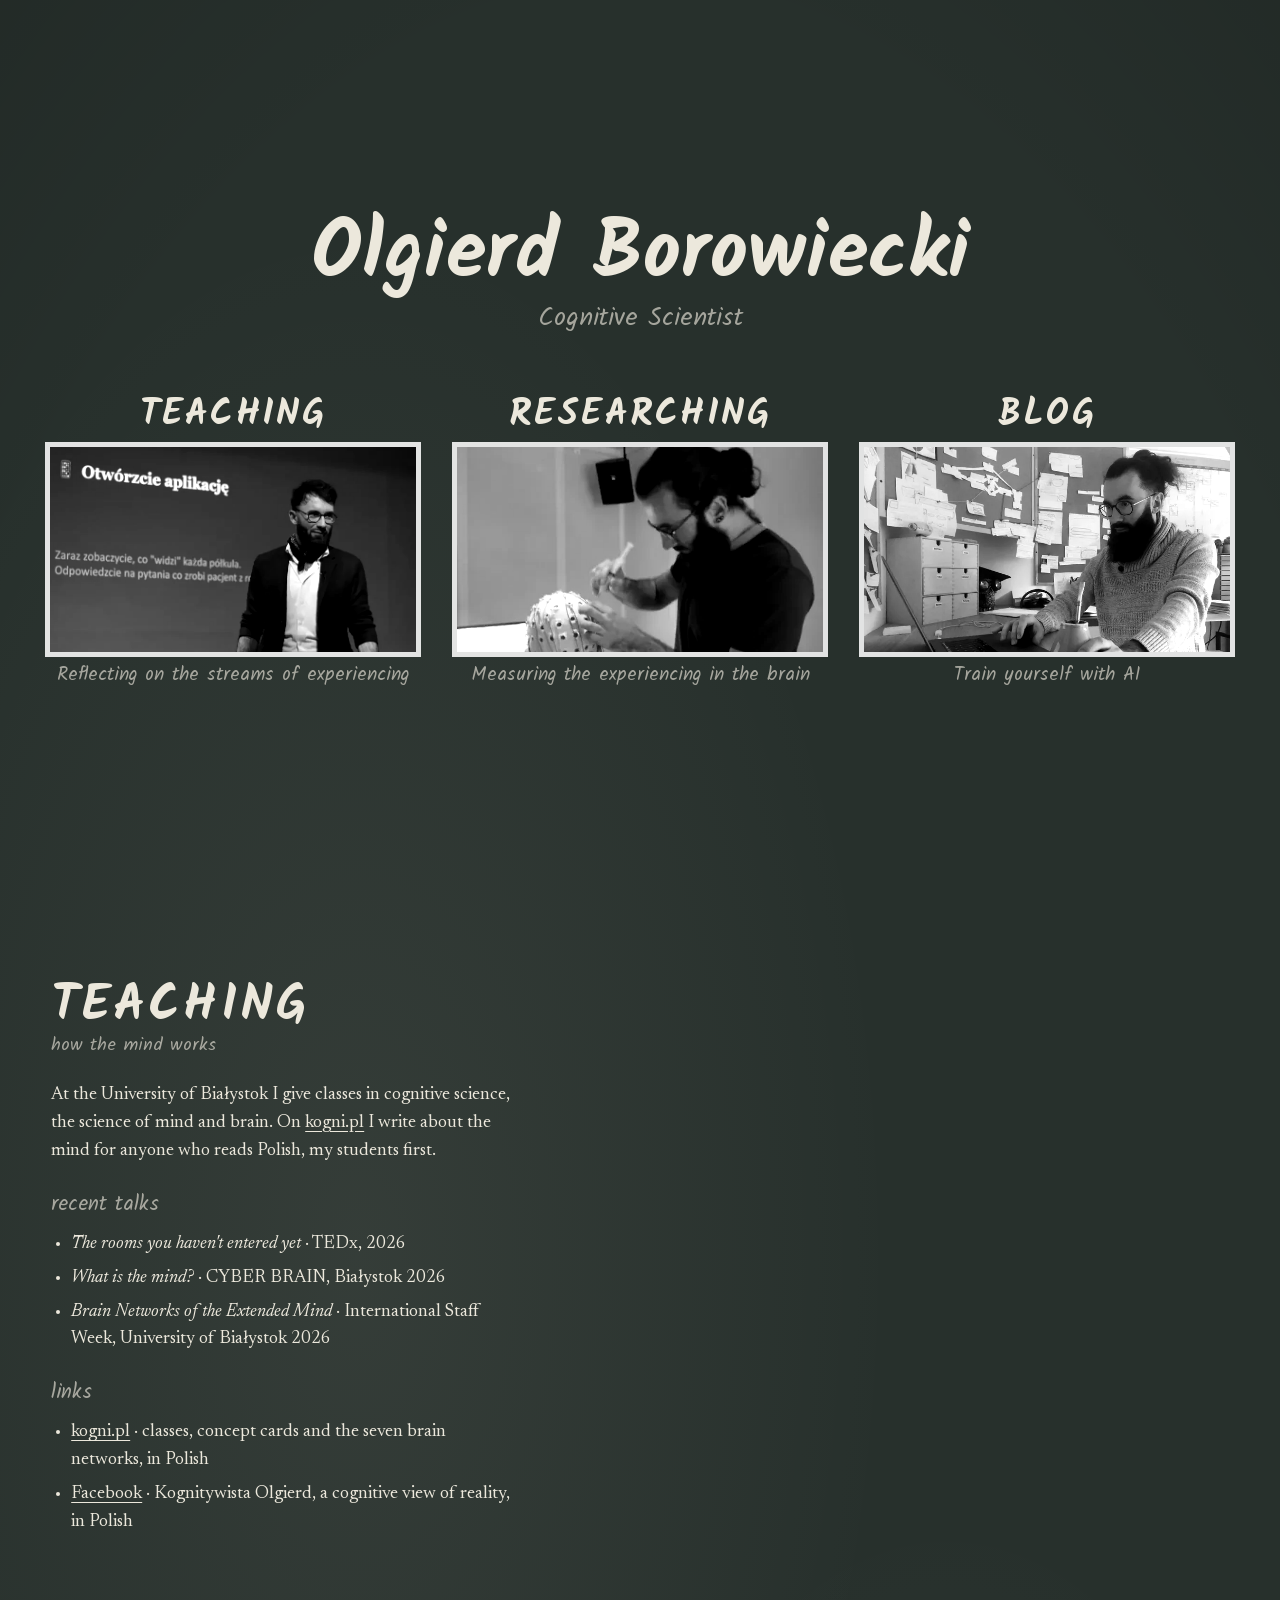
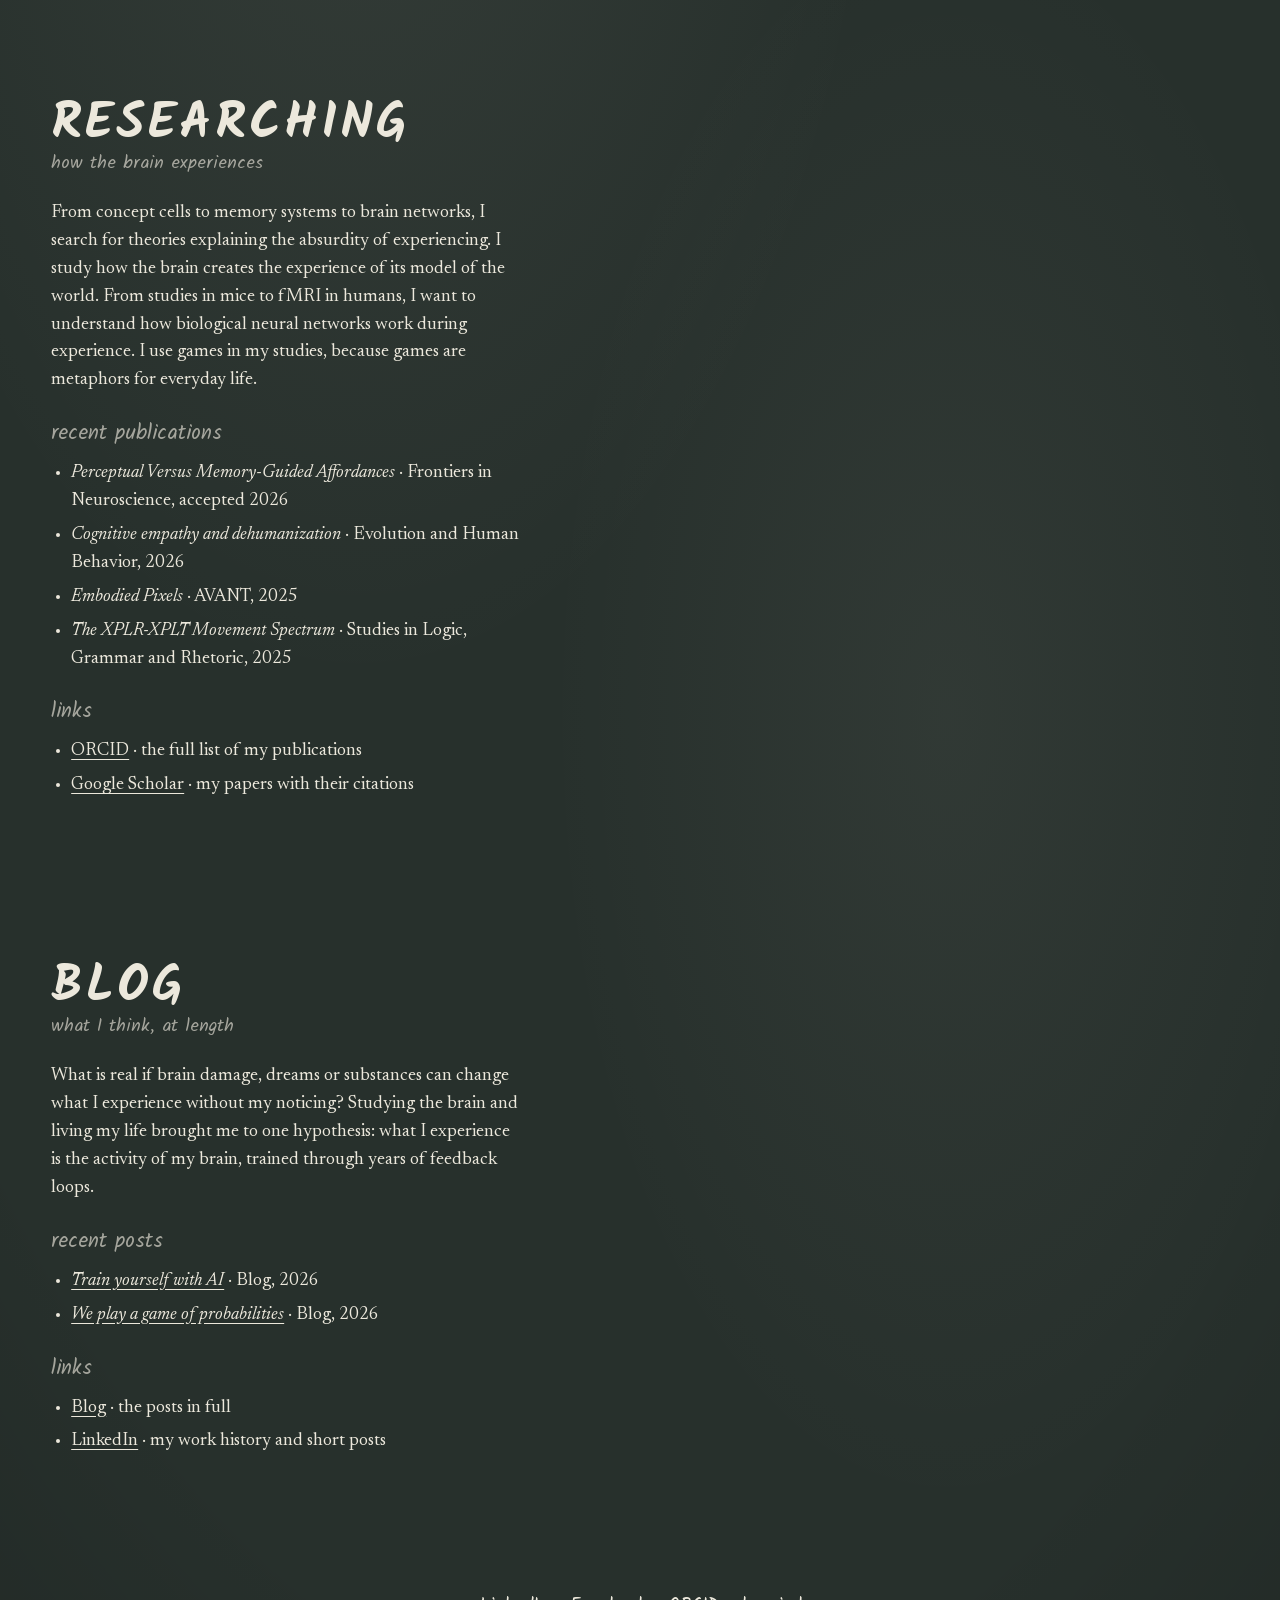
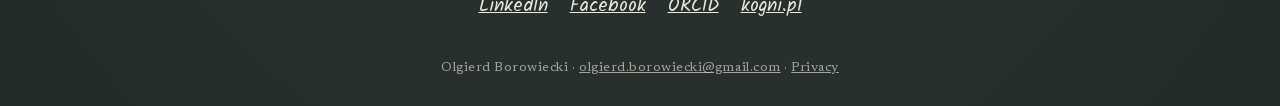
==== commit b8673f9b: "Blog: Train yourself with AI; one page per post, the list at /blog/ with its h1, the name in the foo" ====
--- a/public/index.html
+++ b/public/index.html
@@ -1,4 +1,4 @@
-<!doctype html> <html lang="en"> <head> <meta charset="utf-8"> <meta name="viewport" content="width=device-width,initial-scale=1,viewport-fit=cover"> <title>Olgierd Borowiecki</title> <meta name="description" content="Olgierd Borowiecki, cognitive scientist at the University of Białystok. Teaching how the mind works, researching how the brain experiences, writing about both on the blog."> <link rel="canonical" href="https://olgierdborowiecki.com/"> <meta property="og:type" content="website"> <meta property="og:url" content="https://olgierdborowiecki.com/"> <meta property="og:title" content="Olgierd Borowiecki · Cognitive Scientist"> <meta property="og:description" content="Teaching how the mind works, researching how the brain experiences, writing about both on the blog."> <meta property="og:image" content="https://olgierdborowiecki.com/og.png"> <meta property="og:image:width" content="1200"> <meta property="og:image:height" content="630"> <meta name="twitter:card" content="summary_large_image"> <link rel="icon" href="favicon.svg" type="image/svg+xml"> <link rel="stylesheet" href="fonts/fonts.css"> <script type="application/ld+json">{"@context":"https://schema.org","@type":"Person","name":"Olgierd Borowiecki","jobTitle":"Cognitive Scientist","url":"https://olgierdborowiecki.com/","image":"https://olgierdborowiecki.com/og.png","email":"mailto:olgierd.borowiecki@gmail.com","affiliation":{"@type":"CollegeOrUniversity","name":"University of Białystok","department":{"@type":"Organization","name":"Faculty of Philosophy and Cognitive Science"}},"sameAs":["https://orcid.org/0000-0003-3230-6672","https://www.linkedin.com/in/olgierdborowiecki","https://www.facebook.com/kognitywista.olgierd","https://kogni.pl/","https://scholar.google.com/citations?user=Ek1vwZUAAAAJ"]}</script> <style>:root{color-scheme:dark;--lupek:#27302c;--kreda:#ece8dc;--kreda-2:rgba(236,232,220,.64);--tekst:"Newsreader",Georgia,"Times New Roman",serif;--reka:"Kalam","Segoe Print","Bradley Hand",cursive}html,body{margin:0;min-height:100%}html{scroll-behavior:smooth}@media (prefers-reduced-motion:reduce){html{scroll-behavior:auto}}body{background-color:var(--lupek);background-image:radial-gradient(60% 45% at 28% 38%,rgba(236,232,220,.07),transparent 70%),radial-gradient(45% 35% at 74% 70%,rgba(236,232,220,.05),transparent 70%),radial-gradient(120% 90% at 50% 50%,transparent 55%,rgba(0,0,0,.35));color:var(--kreda);font-family:var(--tekst)}h1,h2,h3,p{margin:0}a{color:inherit}a:focus-visible,button:focus-visible{outline:2px dashed var(--kreda);outline-offset:8px}#kreda{position:fixed;inset:0;width:100%;height:100%;display:block;pointer-events:none;z-index:0}.tablica{position:relative;z-index:1;min-height:100vh;min-height:100svh;box-sizing:border-box;display:flex;flex-direction:column;align-items:center;justify-content:center;gap:clamp(28px,7vh,72px);padding:max(24px,env(safe-area-inset-top,0px)) max(16px,env(safe-area-inset-right,0px)) max(24px,env(safe-area-inset-bottom,0px)) max(16px,env(safe-area-inset-left,0px))}.naglowek{display:flex;flex-direction:column;align-items:center;gap:6px}.imie{font-family:var(--reka);font-weight:700;font-size:clamp(38px,6.4vw,84px);line-height:1.05;text-align:center}.kim{font-family:var(--reka);font-size:clamp(19px,2vw,28px);line-height:1.2;color:var(--kreda-2);text-align:center}.filary{display:grid;grid-template-columns:repeat(3,minmax(0,1fr));gap:clamp(20px,3.2vw,48px);width:min(1180px,100%)}.filar{display:flex;flex-direction:column;align-items:center;gap:12px;text-decoration:none;text-align:center}.filar h2{font-family:var(--reka);font-weight:700;text-transform:uppercase;letter-spacing:.06em;font-size:clamp(26px,2.9vw,40px);line-height:1}.filar img{display:block;width:100%;aspect-ratio:16/9;height:auto;object-fit:cover;filter:grayscale(1) contrast(1.15);box-shadow:0 0 0 5px #ece8dce6;transition:filter .6s ease}.filar p{font-family:var(--reka);font-size:19px;line-height:1.25;color:var(--kreda-2)}@media (hover:hover){.filar:hover img,.filar:focus-visible img{filter:none}}@media (hover:none){.filar img{filter:none}}@media (prefers-reduced-motion:reduce){.filar img{transition:none}}.strona{position:relative;z-index:1;min-height:100vh;min-height:100svh;box-sizing:border-box;display:flex;align-items:center;justify-content:center;padding:clamp(48px,9vh,96px) max(16px,4vw)}.strona.ks{min-height:0}.strona h2{font-family:var(--reka);font-weight:700;text-transform:uppercase;letter-spacing:.06em;font-size:clamp(32px,4vw,52px);line-height:1}.linia{font-family:var(--reka);font-size:clamp(18px,1.6vw,23px);color:var(--kreda-2)}.strona h3{font-family:var(--reka);font-weight:400;font-size:21px;color:var(--kreda-2)}.strona p,.strona li{font-size:18px;line-height:1.55;max-width:60ch}.strona ul{margin:0;padding-left:20px;display:flex;flex-direction:column;gap:6px}.strona a{text-underline-offset:4px}.blok{display:flex;flex-direction:column;gap:10px}.tekst{display:flex;flex-direction:column;gap:22px;min-width:0}.dwa{display:grid;grid-template-columns:minmax(0,5fr) minmax(0,7fr);column-gap:clamp(24px,4vw,56px);align-items:center;width:min(1180px,100%)}.miejsce{min-height:60vh}html:not(.gl) .miejsce{display:none}html:not(.gl) .dwa{grid-template-columns:minmax(0,1fr)}.kontakt{display:flex;flex-direction:column;align-items:center;gap:16px;text-align:center;font-family:var(--reka)}.kontakt .linki{display:flex;flex-wrap:wrap;justify-content:center;gap:6px 22px;font-size:19px;max-width:none}.koniec{position:relative;z-index:1;padding:clamp(32px,6vh,64px) max(16px,4vw) max(32px,env(safe-area-inset-bottom,0px))}.kontakt .stopka{margin-top:24px;font-family:var(--tekst);font-size:13px;letter-spacing:.04em;color:var(--kreda-2);max-width:none}@media (max-width:759px){.tablica{justify-content:flex-start;padding-top:max(40px,env(safe-area-inset-top,0px))}.filary{grid-template-columns:1fr;width:100%;max-width:420px;gap:32px}.dwa{display:flex;flex-direction:column;gap:8px}.miejsce{order:-1;width:100%;height:46vh;height:46svh;min-height:0}.strona p,.strona li{font-size:16px}}</style> </head> <body> <canvas id="kreda" aria-hidden="true"></canvas> <main class="tablica"> <header class="naglowek"> <h1 class="imie">Olgierd Borowiecki</h1> <p class="kim">Cognitive Scientist</p> </header> <nav class="filary" aria-label="What I do"> <a class="filar" href="#teaching"><h2>Teaching</h2><img src="img/k-split.webp" width="771" height="434" alt="Olgierd in front of a split-brain experiment slide"><p>Reflecting on the streams of experiencing</p></a> <a class="filar" href="#researching"><h2>Researching</h2><img src="img/k-eeg-p.webp" width="520" height="292" alt="Olgierd applying gel to the EEG cap of a study participant"><p>Measuring the experiencing in the brain</p></a> <a class="filar" href="#blog"><h2>Blog</h2><img src="img/k-yerba.webp" width="693" height="390" alt="Olgierd typing at a laptop by a cork board, a gourd of yerba mate beside him"><p>We play a game of probabilities</p></a> </nav> </main> <section class="strona ks" id="teaching" aria-labelledby="h-teaching"> <div class="dwa"> <div class="tekst"> <div><h2 id="h-teaching">Teaching</h2><p class="linia">how the mind&nbsp;works</p></div> <p>At the University of Białystok I give classes in cognitive science, the science of mind and brain. On <a href="https://kogni.pl">kogni.pl</a> I write about the mind for anyone who reads Polish, my students first.</p> <div class="blok"> <h3>recent talks</h3> <ul> <li><i>The rooms you haven't entered yet</i> · TEDx, 2026</li> <li><i>What is the mind?</i> · CYBER BRAIN, Białystok 2026</li> <li><i>Brain Networks of the Extended Mind</i> · International Staff Week, University of Białystok 2026</li> </ul> </div> <div class="blok"> <h3>links</h3> <ul> <li><a href="https://kogni.pl">kogni.pl</a> · classes, concept cards and the seven brain networks, in Polish</li> <li><a href="https://www.facebook.com/kognitywista.olgierd">Facebook</a> · Kognitywista Olgierd, a cognitive view of reality, in Polish</li> </ul> </div> </div> <div class="miejsce" data-k="1" aria-hidden="true"></div> </div> </section> <section class="strona ks" id="researching" aria-labelledby="h-researching"> <div class="dwa"> <div class="tekst"> <div><h2 id="h-researching">Researching</h2><p class="linia">how the brain experiences</p></div> <p>From concept cells to memory systems to brain networks, I search for theories explaining the absurdity of experiencing. I study how the brain creates the experience of its model of the world. From studies in mice to fMRI in humans, I want to understand how biological neural networks work during experience. I use games in my studies, because games are metaphors for everyday life.</p> <div class="blok"> <h3>recent publications</h3> <ul> <li><i>Perceptual Versus Memory-Guided Affordances</i> · Frontiers in Neuroscience, accepted 2026</li> <li><i>Cognitive empathy and dehumanization</i> · Evolution and Human Behavior, 2026</li> <li><i>Embodied Pixels</i> · AVANT, 2025</li> <li><i>The XPLR-XPLT Movement Spectrum</i> · Studies in Logic, Grammar and Rhetoric, 2025</li> </ul> </div> <div class="blok"> <h3>links</h3> <ul> <li><a href="https://orcid.org/0000-0003-3230-6672">ORCID</a> · the full list of my publications</li> <li><a href="https://scholar.google.com/citations?user=Ek1vwZUAAAAJ">Google Scholar</a> · my papers with their citations</li> </ul> </div> </div> <div class="miejsce" data-k="2" aria-hidden="true"></div> </div> </section> <section class="strona ks" id="blog" aria-labelledby="h-blog"> <div class="dwa"> <div class="tekst"> <div><h2 id="h-blog">Blog</h2><p class="linia">what I think, at&nbsp;length</p></div> <p>What is real if brain damage, dreams or substances can change what I experience without my noticing? Studying the brain and living my life brought me to one hypothesis: what I experience is the activity of my brain, trained through years of feedback loops.</p> <div class="blok"> <h3>recent posts</h3> <ul> <li><a href="blog/#post"><i>We play a game of probabilities</i></a> · Blog, 2026</li> </ul> </div> <div class="blok"> <h3>links</h3> <ul> <li><a href="blog/">Blog</a> · the posts in full</li> <li><a href="https://www.linkedin.com/in/olgierdborowiecki">LinkedIn</a> · my work history and short posts</li> </ul> </div> </div> <div aria-hidden="true"></div> </div> </section> <footer class="kontakt koniec"> <p class="linki"><a href="https://www.linkedin.com/in/olgierdborowiecki">LinkedIn</a><a href="https://www.facebook.com/kognitywista.olgierd">Facebook</a><a href="https://orcid.org/0000-0003-3230-6672">ORCID</a><a href="https://kogni.pl">kogni.pl</a></p> <p class="stopka">Olgierd Borowiecki · <a href="mailto:olgierd.borowiecki@gmail.com">olgierd.borowiecki@gmail.com</a> · <a href="privacy.html">Privacy</a></p> </footer> <script src="js/mozg.js"></script> <script src="js/three.min.js"></script> <script>(function(){var xe=document.documentElement,ya=document.getElementById("kreda"),Ja=window.matchMedia&&matchMedia("(prefers-reduced-motion: reduce)").matches,we=!!window.THREE&&function(){try{var a=document.createElement("canvas");return!!(a.getContext("webgl")||a.getContext("experimental-webgl"))}catch{return!1}}();if(!we||!window.MOZG){ya.remove();return}xe.classList.add("gl");function M(a,e,r){return Math.max(e,Math.min(r,a))}function V(a,e,r){var n=M((r-a)/(e-a),0,1);return n*n*(3-2*n)}var aa=20261022;function F(){aa|=0,aa=aa+1831565813|0;var a=Math.imul(aa^aa>>>15,1|aa);return a=a+Math.imul(a^a>>>7,61|a)^a,((a^a>>>14)>>>0)/4294967296}function be(a){var e=new Uint32Array(a),r,n,t;for(r=0;r<a;r++)e[r]=r;for(r=a-1;r>0;r--)n=Math.floor(F()*(r+1)),t=e[r],e[r]=e[n],e[n]=t;return e}function Ca(a){return(F()-.5)*a}function Aa(a){for(var e=atob(a),r=new Uint8Array(e.length),n=0;n<e.length;n++)r[n]=e.charCodeAt(n);return r}var v,Z,w,N,qa,ca,U=18e3,fa=new Float32Array(U*3),Oa=new Float32Array(U*2);for(v=0;v<U;v++)Oa[2*v+1]=F();var sa=80,G=108;function ma(a){return 30*a*Math.pow(1-a,1.2)+3*a}var ke=be(U),Ka=0;function xa(a,e,r,n){Ka>=U||(ca=ke[Ka++],fa[3*ca]=a,fa[3*ca+1]=e,fa[3*ca+2]=r,Oa[2*ca]=n)}function ja(a){var e=F()*(a?376:268);return e<108?[1,(e/108-.5)*G]:e<188?[(e-108)/80,G/2]:e<268?[(e-188)/80,-G/2]:[0,((e-268)/108-.5)*G]}for(Z=0;Z<7e3;Z++)N=F()<.5?-1:1,w=ja(!0),xa(N*w[0]*sa+Ca(.7),w[1]+Ca(.7),ma(w[0])+Ca(.5),w[0]===0?.5:.95);for(Z=0;Z<5e3;Z++){N=F()<.5?-1:1,w=ja(!1);var Wa=1+Math.floor(F()*6);xa(N*w[0]*(sa-Wa*.15),w[1]*(1-Wa*.002),ma(w[0])-Wa*1.4*Math.min(1,w[0]*3),.4)}for(Z=0;Z<3e3;Z++)N=F()<.5?-1:1,w=ja(!1),xa(N*w[0]*(sa+5),w[1]*(G+8)/G,ma(w[0])*.8-10*Math.min(1,w[0]*3)-1.5,.55);for(;Ka<U;)N=F()<.5?-1:1,qa=F(),xa(N*qa*sa,(F()-.5)*G,ma(qa),.06);var wa=window.MOZG,b=wa.n,La=new Int16Array(Aa(wa.p).buffer),Va=new Int8Array(Aa(wa.nm).buffer),ge=new Int8Array(Aa(wa.s).buffer),s=new Float32Array(b*3),B=new Float32Array(b*3),ha=new Float32Array(b*2),Q=new Float32Array(b*2),ea=.57,ra=.5,z=new THREE.Vector3(0,-6,64*ra+4);for(v=0;v<b;v++){var Te=-La[3*v+1]/100,Za=La[3*v+2]/100,ie=-La[3*v]/100;s[3*v]=Te,s[3*v+1]=Za,s[3*v+2]=ie,B[3*v]=-Va[3*v+1]/127,B[3*v+1]=Va[3*v+2]/127,B[3*v+2]=-Va[3*v]/127,ha[2*v]=ge[v]/127*2,ha[2*v+1]=F();var le=ie>=0?1:-1,ze=le>0?-40+Za*ea:40-Za*ea;Q[2*v]=le,Q[2*v+1]=ma(M(Math.abs(ze)/sa,0,1))+.4}var ve=new Float32Array(b),ce=new Float32Array(b);(function(){function a(e,r){var n=Math.sin(e*12.9898+r*78.233)*43758.5453;return n-Math.floor(n)}[1,-1].forEach(function(e){var r=[],n=0,t=0,o=[1e9,1e9],i=[-1e9,-1e9],m,h;for(m=0;m<b;m++)Q[2*m]===e&&(r.push(m),n+=s[3*m+1],t+=s[3*m],o[0]=Math.min(o[0],s[3*m+1]),i[0]=Math.max(i[0],s[3*m+1]),o[1]=Math.min(o[1],s[3*m]),i[1]=Math.max(i[1],s[3*m]));n/=r.length,t/=r.length;var E=180,j=new Float32Array(E),H=new Float32Array(b),p=new Float32Array(b);r.forEach(function(f){var W=s[3*f+1]-n,P=s[3*f]-t,g=(Math.atan2(P,W)/6.2832+1.25)%1;H[f]=g,p[f]=Math.hypot(W,P);var A=Math.floor(g*E)%E;j[A]=Math.max(j[A],p[f])});var C=5,d=4,c=[];for(h=0;h<C*d;h++)c.push(h);for(h=c.length-1;h>0;h--){var l=Math.floor(a(h,e+3)*(h+1)),y=c[h];c[h]=c[l],c[l]=y}r.forEach(function(f){var W=Math.floor(H[f]*E)%E,P=e*B[3*f+2]>-.2,g;if(P&&p[f]>.94*j[W])g=.32*H[f]+.01*a(f,1),ce[f]=1;else if(P&&ha[2*f]<-.3){var A=Math.min(C-1,Math.floor((s[3*f+1]-o[0])/(i[0]-o[0]+1e-6)*C)),x=Math.min(d-1,Math.floor((s[3*f]-o[1])/(i[1]-o[1]+1e-6)*d));g=.34+.5*(c[x*C+A]+.85*a(f,2))/(C*d)}else g=.84+.16*a(f,3);ve[f]=(e>0?0:.4)+.6*g})})})();var ba=[{h:1,w:[[.24,.86],[.18,.4],[.44,.4],[.74,.68]],k:[[0,3],[0,1],[1,2],[2,3],[0,2]]},{h:-1,w:[[.08,.6],[.27,.72],[.63,.78],[.66,.47]],k:[[0,1],[1,2],[2,3],[1,3],[0,2]]}];(function(){var a=1e9,e=-1e9,r=1e9,n=-1e9,t;for(t=0;t<b;t++)a=Math.min(a,s[3*t]),e=Math.max(e,s[3*t]),r=Math.min(r,s[3*t+1]),n=Math.max(n,s[3*t+1]);ba.forEach(function(o){o.n=o.w.map(function(i){var m=-1,h=1e9;for(t=0;t<b;t++)if(!(Q[2*t]!==o.h||o.h*B[3*t+2]<.45||ha[2*t]>-.3)){var E=Math.hypot((s[3*t]-a)/(e-a)-i[0],(s[3*t+1]-r)/(n-r)-i[1]);E<h&&(h=E,m=t)}return m})})})();function Ba(a,e,r,n,t,o,i,m,h){return new THREE.Matrix4().set(a,e,r,0,n,t,o,0,i,m,h,0,0,0,0,1)}var He=new THREE.Quaternion().setFromRotationMatrix(Ba(0,1,0,-1,0,0,0,0,1)),Pe=new THREE.Quaternion().setFromRotationMatrix(Ba(0,-1,0,-1,0,0,0,0,-1)),fe=new THREE.Quaternion().setFromRotationMatrix(Ba(1,0,0,0,0,-1,0,1,0)),Se=new THREE.Vector3(-40,0,0),Fe=new THREE.Vector3(40,0,0);function Je(a,e,r){e[r]=s[3*a]*ra+z.x,e[r+1]=-s[3*a+2]*ra+z.y,e[r+2]=s[3*a+1]*ra+z.z}var u={uR:{value:new THREE.Matrix3},uCel:{value:new THREE.Vector3},uOdl:{value:400},uF:{value:1e3},uPrz:{value:new THREE.Vector2},uKam:{value:new THREE.Vector3},uC:{value:new THREE.Vector2},uPolR:{value:new THREE.Vector2(1,1)},uWH:{value:new THREE.Vector2(1,1)},uWir:{value:40},uRozm:{value:2},uWidM:{value:1},uCzas:{value:0},uOkr:{value:0},uRL:{value:new THREE.Matrix3},uRR:{value:new THREE.Matrix3},uTL:{value:new THREE.Vector3},uTR:{value:new THREE.Vector3},uSc:{value:ea},uKs:{value:0},uZal:{value:0},uCB:{value:z},uSB:{value:ra},uJasK:{value:1},uJasM:{value:1},uObrys:{value:.9},uRys:{value:1},uSiecL:{value:0},uSiecP:{value:0},uSiecA:{value:0}},Ce=["uniform mat3 uR; uniform vec3 uCel; uniform float uOdl; uniform float uF; uniform vec2 uPrz; uniform vec3 uKam;","uniform vec2 uC; uniform vec2 uPolR; uniform vec2 uWH; uniform float uWir; uniform float uRozm; uniform float uWidM; uniform float uCzas; uniform float uOkr;","uniform mat3 uRL; uniform mat3 uRR; uniform vec3 uTL; uniform vec3 uTR; uniform float uSc; uniform float uKs; uniform float uZal;","uniform vec3 uCB; uniform float uSB; uniform float uJasK; uniform float uJasM; uniform float uObrys;","uniform float uP; uniform float uO; uniform float uRys; uniform float uSiecL; uniform float uSiecP; uniform float uSiecA;","varying float vJ;","vec3 widok(vec3 P){ vec3 v = uR * (P - uCel); v.xy -= uPrz; return v; }","vec3 rzut(vec3 P){ vec3 v = widok(P); float g = uOdl - v.z; return vec3(uC + vec2(v.x, -v.y) * uF / max(g, 0.5), g); }","float okno(vec2 px){ vec2 q = abs(px - uC) / uPolR, q2 = q * q; float d = mix(sqrt(sqrt(dot(q2, q2))), length(q), uOkr); return 1.0 - smoothstep(mix(0.9, 0.72, uOkr), 1.06, d); }","vec2 pyl(float r){ vec2 h = fract(sin(r * vec2(12.9898, 78.233)) * 43758.5453); float a = 6.2832 * h.x; return uC + vec2(cos(a), sin(a)) * sqrt(h.y) * uPolR * 0.98; }","float krok(float x, float r){ float e = clamp(x * 1.5 - r * 0.5, 0.0, 1.0); return e * e * (3.0 - 2.0 * e); }","void stan(vec3 cel, vec2 start, float j, float r, float e, float wir){","  float o = krok(uO, fract(r * 7.13));","  vec2 p = mix(start, cel.xy, e);","  p += vec2(sin(r * 41.0), cos(r * 29.0)) * wir * sin(3.14159 * e);","  p = mix(p, pyl(fract(r * 3.71)), o);","  vJ = uWidM * j * smoothstep(0.15, 0.85, e) * (1.0 - smoothstep(0.0, 0.8, o)) * okno(p) * smoothstep(1.0, 8.0, cel.z);","  if (vJ < 0.02 || cel.z < 1.0) { gl_Position = vec4(2.0, 2.0, 2.0, 1.0); gl_PointSize = 0.0; return; }","  gl_Position = vec4(p.x / uWH.x * 2.0 - 1.0, 1.0 - p.y / uWH.y * 2.0, 0.0, 1.0);","  gl_PointSize = uRozm;","}"].join(`
+<!doctype html> <html lang="en"> <head> <meta charset="utf-8"> <meta name="viewport" content="width=device-width,initial-scale=1,viewport-fit=cover"> <title>Olgierd Borowiecki</title> <meta name="description" content="Olgierd Borowiecki, cognitive scientist at the University of Białystok. Teaching how the mind works, researching how the brain experiences, writing about both on the blog."> <link rel="canonical" href="https://olgierdborowiecki.com/"> <meta property="og:type" content="website"> <meta property="og:url" content="https://olgierdborowiecki.com/"> <meta property="og:title" content="Olgierd Borowiecki · Cognitive Scientist"> <meta property="og:description" content="Teaching how the mind works, researching how the brain experiences, writing about both on the blog."> <meta property="og:image" content="https://olgierdborowiecki.com/og.png"> <meta property="og:image:width" content="1200"> <meta property="og:image:height" content="630"> <meta name="twitter:card" content="summary_large_image"> <link rel="icon" href="favicon.svg" type="image/svg+xml"> <link rel="stylesheet" href="fonts/fonts.css"> <script type="application/ld+json">{"@context":"https://schema.org","@type":"Person","name":"Olgierd Borowiecki","jobTitle":"Cognitive Scientist","url":"https://olgierdborowiecki.com/","image":"https://olgierdborowiecki.com/og.png","email":"mailto:olgierd.borowiecki@gmail.com","affiliation":{"@type":"CollegeOrUniversity","name":"University of Białystok","department":{"@type":"Organization","name":"Faculty of Philosophy and Cognitive Science"}},"sameAs":["https://orcid.org/0000-0003-3230-6672","https://www.linkedin.com/in/olgierdborowiecki","https://www.facebook.com/kognitywista.olgierd","https://kogni.pl/","https://scholar.google.com/citations?user=Ek1vwZUAAAAJ"]}</script> <style>:root{color-scheme:dark;--lupek:#27302c;--kreda:#ece8dc;--kreda-2:rgba(236,232,220,.64);--tekst:"Newsreader",Georgia,"Times New Roman",serif;--reka:"Kalam","Segoe Print","Bradley Hand",cursive}html,body{margin:0;min-height:100%}html{scroll-behavior:smooth}@media (prefers-reduced-motion:reduce){html{scroll-behavior:auto}}body{background-color:var(--lupek);background-image:radial-gradient(60% 45% at 28% 38%,rgba(236,232,220,.07),transparent 70%),radial-gradient(45% 35% at 74% 70%,rgba(236,232,220,.05),transparent 70%),radial-gradient(120% 90% at 50% 50%,transparent 55%,rgba(0,0,0,.35));color:var(--kreda);font-family:var(--tekst)}h1,h2,h3,p{margin:0}a{color:inherit}a:focus-visible,button:focus-visible{outline:2px dashed var(--kreda);outline-offset:8px}#kreda{position:fixed;inset:0;width:100%;height:100%;display:block;pointer-events:none;z-index:0}.tablica{position:relative;z-index:1;min-height:100vh;min-height:100svh;box-sizing:border-box;display:flex;flex-direction:column;align-items:center;justify-content:center;gap:clamp(28px,7vh,72px);padding:max(24px,env(safe-area-inset-top,0px)) max(16px,env(safe-area-inset-right,0px)) max(24px,env(safe-area-inset-bottom,0px)) max(16px,env(safe-area-inset-left,0px))}.naglowek{display:flex;flex-direction:column;align-items:center;gap:6px}.imie{font-family:var(--reka);font-weight:700;font-size:clamp(38px,6.4vw,84px);line-height:1.05;text-align:center}.kim{font-family:var(--reka);font-size:clamp(19px,2vw,28px);line-height:1.2;color:var(--kreda-2);text-align:center}.filary{display:grid;grid-template-columns:repeat(3,minmax(0,1fr));gap:clamp(20px,3.2vw,48px);width:min(1180px,100%)}.filar{display:flex;flex-direction:column;align-items:center;gap:12px;text-decoration:none;text-align:center}.filar h2{font-family:var(--reka);font-weight:700;text-transform:uppercase;letter-spacing:.06em;font-size:clamp(26px,2.9vw,40px);line-height:1}.filar img{display:block;width:100%;aspect-ratio:16/9;height:auto;object-fit:cover;filter:grayscale(1) contrast(1.15);box-shadow:0 0 0 5px #ece8dce6;transition:filter .6s ease}.filar p{font-family:var(--reka);font-size:19px;line-height:1.25;color:var(--kreda-2)}@media (hover:hover){.filar:hover img,.filar:focus-visible img{filter:none}}@media (hover:none){.filar img{filter:none}}@media (prefers-reduced-motion:reduce){.filar img{transition:none}}.strona{position:relative;z-index:1;min-height:100vh;min-height:100svh;box-sizing:border-box;display:flex;align-items:center;justify-content:center;padding:clamp(48px,9vh,96px) max(16px,4vw)}.strona.ks{min-height:0}.strona h2{font-family:var(--reka);font-weight:700;text-transform:uppercase;letter-spacing:.06em;font-size:clamp(32px,4vw,52px);line-height:1}.linia{font-family:var(--reka);font-size:clamp(18px,1.6vw,23px);color:var(--kreda-2)}.strona h3{font-family:var(--reka);font-weight:400;font-size:21px;color:var(--kreda-2)}.strona p,.strona li{font-size:18px;line-height:1.55;max-width:60ch}.strona ul{margin:0;padding-left:20px;display:flex;flex-direction:column;gap:6px}.strona a{text-underline-offset:4px}.blok{display:flex;flex-direction:column;gap:10px}.tekst{display:flex;flex-direction:column;gap:22px;min-width:0}.dwa{display:grid;grid-template-columns:minmax(0,5fr) minmax(0,7fr);column-gap:clamp(24px,4vw,56px);align-items:center;width:min(1180px,100%)}.miejsce{min-height:60vh}html:not(.gl) .miejsce{display:none}html:not(.gl) .dwa{grid-template-columns:minmax(0,1fr)}.kontakt{display:flex;flex-direction:column;align-items:center;gap:16px;text-align:center;font-family:var(--reka)}.kontakt .linki{display:flex;flex-wrap:wrap;justify-content:center;gap:6px 22px;font-size:19px;max-width:none}.koniec{position:relative;z-index:1;padding:clamp(32px,6vh,64px) max(16px,4vw) max(32px,env(safe-area-inset-bottom,0px))}.kontakt .stopka{margin-top:24px;font-family:var(--tekst);font-size:13px;letter-spacing:.04em;color:var(--kreda-2);max-width:none}@media (max-width:759px){.tablica{justify-content:flex-start;padding-top:max(40px,env(safe-area-inset-top,0px))}.filary{grid-template-columns:1fr;width:100%;max-width:420px;gap:32px}.dwa{display:flex;flex-direction:column;gap:8px}.miejsce{order:-1;width:100%;height:46vh;height:46svh;min-height:0}.strona p,.strona li{font-size:16px}}</style> </head> <body> <canvas id="kreda" aria-hidden="true"></canvas> <main class="tablica"> <header class="naglowek"> <h1 class="imie">Olgierd Borowiecki</h1> <p class="kim">Cognitive Scientist</p> </header> <nav class="filary" aria-label="What I do"> <a class="filar" href="#teaching"><h2>Teaching</h2><img src="img/k-split.webp" width="771" height="434" alt="Olgierd in front of a split-brain experiment slide"><p>Reflecting on the streams of experiencing</p></a> <a class="filar" href="#researching"><h2>Researching</h2><img src="img/k-eeg-p.webp" width="520" height="292" alt="Olgierd applying gel to the EEG cap of a study participant"><p>Measuring the experiencing in the brain</p></a> <a class="filar" href="#blog"><h2>Blog</h2><img src="img/k-yerba.webp" width="693" height="390" alt="Olgierd typing at a laptop by a cork board, a gourd of yerba mate beside him"><p>Train yourself with AI</p></a> </nav> </main> <section class="strona ks" id="teaching" aria-labelledby="h-teaching"> <div class="dwa"> <div class="tekst"> <div><h2 id="h-teaching">Teaching</h2><p class="linia">how the mind&nbsp;works</p></div> <p>At the University of Białystok I give classes in cognitive science, the science of mind and brain. On <a href="https://kogni.pl">kogni.pl</a> I write about the mind for anyone who reads Polish, my students first.</p> <div class="blok"> <h3>recent talks</h3> <ul> <li><i>The rooms you haven't entered yet</i> · TEDx, 2026</li> <li><i>What is the mind?</i> · CYBER BRAIN, Białystok 2026</li> <li><i>Brain Networks of the Extended Mind</i> · International Staff Week, University of Białystok 2026</li> </ul> </div> <div class="blok"> <h3>links</h3> <ul> <li><a href="https://kogni.pl">kogni.pl</a> · classes, concept cards and the seven brain networks, in Polish</li> <li><a href="https://www.facebook.com/kognitywista.olgierd">Facebook</a> · Kognitywista Olgierd, a cognitive view of reality, in Polish</li> </ul> </div> </div> <div class="miejsce" data-k="1" aria-hidden="true"></div> </div> </section> <section class="strona ks" id="researching" aria-labelledby="h-researching"> <div class="dwa"> <div class="tekst"> <div><h2 id="h-researching">Researching</h2><p class="linia">how the brain experiences</p></div> <p>From concept cells to memory systems to brain networks, I search for theories explaining the absurdity of experiencing. I study how the brain creates the experience of its model of the world. From studies in mice to fMRI in humans, I want to understand how biological neural networks work during experience. I use games in my studies, because games are metaphors for everyday life.</p> <div class="blok"> <h3>recent publications</h3> <ul> <li><i>Perceptual Versus Memory-Guided Affordances</i> · Frontiers in Neuroscience, accepted 2026</li> <li><i>Cognitive empathy and dehumanization</i> · Evolution and Human Behavior, 2026</li> <li><i>Embodied Pixels</i> · AVANT, 2025</li> <li><i>The XPLR-XPLT Movement Spectrum</i> · Studies in Logic, Grammar and Rhetoric, 2025</li> </ul> </div> <div class="blok"> <h3>links</h3> <ul> <li><a href="https://orcid.org/0000-0003-3230-6672">ORCID</a> · the full list of my publications</li> <li><a href="https://scholar.google.com/citations?user=Ek1vwZUAAAAJ">Google Scholar</a> · my papers with their citations</li> </ul> </div> </div> <div class="miejsce" data-k="2" aria-hidden="true"></div> </div> </section> <section class="strona ks" id="blog" aria-labelledby="h-blog"> <div class="dwa"> <div class="tekst"> <div><h2 id="h-blog">Blog</h2><p class="linia">what I think, at&nbsp;length</p></div> <p>What is real if brain damage, dreams or substances can change what I experience without my noticing? Studying the brain and living my life brought me to one hypothesis: what I experience is the activity of my brain, trained through years of feedback loops.</p> <div class="blok"> <h3>recent posts</h3> <ul> <li><a href="blog/train-yourself-with-ai/"><i>Train yourself with AI</i></a> · Blog, 2026</li> <li><a href="blog/game-of-probabilities/"><i>We play a game of probabilities</i></a> · Blog, 2026</li> </ul> </div> <div class="blok"> <h3>links</h3> <ul> <li><a href="blog/">Blog</a> · the posts in full</li> <li><a href="https://www.linkedin.com/in/olgierdborowiecki">LinkedIn</a> · my work history and short posts</li> </ul> </div> </div> <div aria-hidden="true"></div> </div> </section> <footer class="kontakt koniec"> <p class="linki"><a href="https://www.linkedin.com/in/olgierdborowiecki">LinkedIn</a><a href="https://www.facebook.com/kognitywista.olgierd">Facebook</a><a href="https://orcid.org/0000-0003-3230-6672">ORCID</a><a href="https://kogni.pl">kogni.pl</a></p> <p class="stopka">Olgierd Borowiecki · <a href="mailto:olgierd.borowiecki@gmail.com">olgierd.borowiecki@gmail.com</a> · <a href="privacy.html">Privacy</a></p> </footer> <script src="js/mozg.js"></script> <script src="js/three.min.js"></script> <script>(function(){var xe=document.documentElement,ya=document.getElementById("kreda"),Ja=window.matchMedia&&matchMedia("(prefers-reduced-motion: reduce)").matches,we=!!window.THREE&&function(){try{var a=document.createElement("canvas");return!!(a.getContext("webgl")||a.getContext("experimental-webgl"))}catch{return!1}}();if(!we||!window.MOZG){ya.remove();return}xe.classList.add("gl");function M(a,e,r){return Math.max(e,Math.min(r,a))}function V(a,e,r){var n=M((r-a)/(e-a),0,1);return n*n*(3-2*n)}var aa=20261022;function F(){aa|=0,aa=aa+1831565813|0;var a=Math.imul(aa^aa>>>15,1|aa);return a=a+Math.imul(a^a>>>7,61|a)^a,((a^a>>>14)>>>0)/4294967296}function be(a){var e=new Uint32Array(a),r,n,t;for(r=0;r<a;r++)e[r]=r;for(r=a-1;r>0;r--)n=Math.floor(F()*(r+1)),t=e[r],e[r]=e[n],e[n]=t;return e}function Ca(a){return(F()-.5)*a}function Aa(a){for(var e=atob(a),r=new Uint8Array(e.length),n=0;n<e.length;n++)r[n]=e.charCodeAt(n);return r}var v,Z,w,N,qa,ca,U=18e3,fa=new Float32Array(U*3),Oa=new Float32Array(U*2);for(v=0;v<U;v++)Oa[2*v+1]=F();var sa=80,G=108;function ma(a){return 30*a*Math.pow(1-a,1.2)+3*a}var ke=be(U),Ka=0;function xa(a,e,r,n){Ka>=U||(ca=ke[Ka++],fa[3*ca]=a,fa[3*ca+1]=e,fa[3*ca+2]=r,Oa[2*ca]=n)}function ja(a){var e=F()*(a?376:268);return e<108?[1,(e/108-.5)*G]:e<188?[(e-108)/80,G/2]:e<268?[(e-188)/80,-G/2]:[0,((e-268)/108-.5)*G]}for(Z=0;Z<7e3;Z++)N=F()<.5?-1:1,w=ja(!0),xa(N*w[0]*sa+Ca(.7),w[1]+Ca(.7),ma(w[0])+Ca(.5),w[0]===0?.5:.95);for(Z=0;Z<5e3;Z++){N=F()<.5?-1:1,w=ja(!1);var Wa=1+Math.floor(F()*6);xa(N*w[0]*(sa-Wa*.15),w[1]*(1-Wa*.002),ma(w[0])-Wa*1.4*Math.min(1,w[0]*3),.4)}for(Z=0;Z<3e3;Z++)N=F()<.5?-1:1,w=ja(!1),xa(N*w[0]*(sa+5),w[1]*(G+8)/G,ma(w[0])*.8-10*Math.min(1,w[0]*3)-1.5,.55);for(;Ka<U;)N=F()<.5?-1:1,qa=F(),xa(N*qa*sa,(F()-.5)*G,ma(qa),.06);var wa=window.MOZG,b=wa.n,La=new Int16Array(Aa(wa.p).buffer),Va=new Int8Array(Aa(wa.nm).buffer),ge=new Int8Array(Aa(wa.s).buffer),s=new Float32Array(b*3),B=new Float32Array(b*3),ha=new Float32Array(b*2),Q=new Float32Array(b*2),ea=.57,ra=.5,z=new THREE.Vector3(0,-6,64*ra+4);for(v=0;v<b;v++){var Te=-La[3*v+1]/100,Za=La[3*v+2]/100,ie=-La[3*v]/100;s[3*v]=Te,s[3*v+1]=Za,s[3*v+2]=ie,B[3*v]=-Va[3*v+1]/127,B[3*v+1]=Va[3*v+2]/127,B[3*v+2]=-Va[3*v]/127,ha[2*v]=ge[v]/127*2,ha[2*v+1]=F();var le=ie>=0?1:-1,ze=le>0?-40+Za*ea:40-Za*ea;Q[2*v]=le,Q[2*v+1]=ma(M(Math.abs(ze)/sa,0,1))+.4}var ve=new Float32Array(b),ce=new Float32Array(b);(function(){function a(e,r){var n=Math.sin(e*12.9898+r*78.233)*43758.5453;return n-Math.floor(n)}[1,-1].forEach(function(e){var r=[],n=0,t=0,o=[1e9,1e9],i=[-1e9,-1e9],m,h;for(m=0;m<b;m++)Q[2*m]===e&&(r.push(m),n+=s[3*m+1],t+=s[3*m],o[0]=Math.min(o[0],s[3*m+1]),i[0]=Math.max(i[0],s[3*m+1]),o[1]=Math.min(o[1],s[3*m]),i[1]=Math.max(i[1],s[3*m]));n/=r.length,t/=r.length;var E=180,j=new Float32Array(E),H=new Float32Array(b),p=new Float32Array(b);r.forEach(function(f){var W=s[3*f+1]-n,P=s[3*f]-t,g=(Math.atan2(P,W)/6.2832+1.25)%1;H[f]=g,p[f]=Math.hypot(W,P);var A=Math.floor(g*E)%E;j[A]=Math.max(j[A],p[f])});var C=5,d=4,c=[];for(h=0;h<C*d;h++)c.push(h);for(h=c.length-1;h>0;h--){var l=Math.floor(a(h,e+3)*(h+1)),y=c[h];c[h]=c[l],c[l]=y}r.forEach(function(f){var W=Math.floor(H[f]*E)%E,P=e*B[3*f+2]>-.2,g;if(P&&p[f]>.94*j[W])g=.32*H[f]+.01*a(f,1),ce[f]=1;else if(P&&ha[2*f]<-.3){var A=Math.min(C-1,Math.floor((s[3*f+1]-o[0])/(i[0]-o[0]+1e-6)*C)),x=Math.min(d-1,Math.floor((s[3*f]-o[1])/(i[1]-o[1]+1e-6)*d));g=.34+.5*(c[x*C+A]+.85*a(f,2))/(C*d)}else g=.84+.16*a(f,3);ve[f]=(e>0?0:.4)+.6*g})})})();var ba=[{h:1,w:[[.24,.86],[.18,.4],[.44,.4],[.74,.68]],k:[[0,3],[0,1],[1,2],[2,3],[0,2]]},{h:-1,w:[[.08,.6],[.27,.72],[.63,.78],[.66,.47]],k:[[0,1],[1,2],[2,3],[1,3],[0,2]]}];(function(){var a=1e9,e=-1e9,r=1e9,n=-1e9,t;for(t=0;t<b;t++)a=Math.min(a,s[3*t]),e=Math.max(e,s[3*t]),r=Math.min(r,s[3*t+1]),n=Math.max(n,s[3*t+1]);ba.forEach(function(o){o.n=o.w.map(function(i){var m=-1,h=1e9;for(t=0;t<b;t++)if(!(Q[2*t]!==o.h||o.h*B[3*t+2]<.45||ha[2*t]>-.3)){var E=Math.hypot((s[3*t]-a)/(e-a)-i[0],(s[3*t+1]-r)/(n-r)-i[1]);E<h&&(h=E,m=t)}return m})})})();function Ba(a,e,r,n,t,o,i,m,h){return new THREE.Matrix4().set(a,e,r,0,n,t,o,0,i,m,h,0,0,0,0,1)}var He=new THREE.Quaternion().setFromRotationMatrix(Ba(0,1,0,-1,0,0,0,0,1)),Pe=new THREE.Quaternion().setFromRotationMatrix(Ba(0,-1,0,-1,0,0,0,0,-1)),fe=new THREE.Quaternion().setFromRotationMatrix(Ba(1,0,0,0,0,-1,0,1,0)),Se=new THREE.Vector3(-40,0,0),Fe=new THREE.Vector3(40,0,0);function Je(a,e,r){e[r]=s[3*a]*ra+z.x,e[r+1]=-s[3*a+2]*ra+z.y,e[r+2]=s[3*a+1]*ra+z.z}var u={uR:{value:new THREE.Matrix3},uCel:{value:new THREE.Vector3},uOdl:{value:400},uF:{value:1e3},uPrz:{value:new THREE.Vector2},uKam:{value:new THREE.Vector3},uC:{value:new THREE.Vector2},uPolR:{value:new THREE.Vector2(1,1)},uWH:{value:new THREE.Vector2(1,1)},uWir:{value:40},uRozm:{value:2},uWidM:{value:1},uCzas:{value:0},uOkr:{value:0},uRL:{value:new THREE.Matrix3},uRR:{value:new THREE.Matrix3},uTL:{value:new THREE.Vector3},uTR:{value:new THREE.Vector3},uSc:{value:ea},uKs:{value:0},uZal:{value:0},uCB:{value:z},uSB:{value:ra},uJasK:{value:1},uJasM:{value:1},uObrys:{value:.9},uRys:{value:1},uSiecL:{value:0},uSiecP:{value:0},uSiecA:{value:0}},Ce=["uniform mat3 uR; uniform vec3 uCel; uniform float uOdl; uniform float uF; uniform vec2 uPrz; uniform vec3 uKam;","uniform vec2 uC; uniform vec2 uPolR; uniform vec2 uWH; uniform float uWir; uniform float uRozm; uniform float uWidM; uniform float uCzas; uniform float uOkr;","uniform mat3 uRL; uniform mat3 uRR; uniform vec3 uTL; uniform vec3 uTR; uniform float uSc; uniform float uKs; uniform float uZal;","uniform vec3 uCB; uniform float uSB; uniform float uJasK; uniform float uJasM; uniform float uObrys;","uniform float uP; uniform float uO; uniform float uRys; uniform float uSiecL; uniform float uSiecP; uniform float uSiecA;","varying float vJ;","vec3 widok(vec3 P){ vec3 v = uR * (P - uCel); v.xy -= uPrz; return v; }","vec3 rzut(vec3 P){ vec3 v = widok(P); float g = uOdl - v.z; return vec3(uC + vec2(v.x, -v.y) * uF / max(g, 0.5), g); }","float okno(vec2 px){ vec2 q = abs(px - uC) / uPolR, q2 = q * q; float d = mix(sqrt(sqrt(dot(q2, q2))), length(q), uOkr); return 1.0 - smoothstep(mix(0.9, 0.72, uOkr), 1.06, d); }","vec2 pyl(float r){ vec2 h = fract(sin(r * vec2(12.9898, 78.233)) * 43758.5453); float a = 6.2832 * h.x; return uC + vec2(cos(a), sin(a)) * sqrt(h.y) * uPolR * 0.98; }","float krok(float x, float r){ float e = clamp(x * 1.5 - r * 0.5, 0.0, 1.0); return e * e * (3.0 - 2.0 * e); }","void stan(vec3 cel, vec2 start, float j, float r, float e, float wir){","  float o = krok(uO, fract(r * 7.13));","  vec2 p = mix(start, cel.xy, e);","  p += vec2(sin(r * 41.0), cos(r * 29.0)) * wir * sin(3.14159 * e);","  p = mix(p, pyl(fract(r * 3.71)), o);","  vJ = uWidM * j * smoothstep(0.15, 0.85, e) * (1.0 - smoothstep(0.0, 0.8, o)) * okno(p) * smoothstep(1.0, 8.0, cel.z);","  if (vJ < 0.02 || cel.z < 1.0) { gl_Position = vec4(2.0, 2.0, 2.0, 1.0); gl_PointSize = 0.0; return; }","  gl_Position = vec4(p.x / uWH.x * 2.0 - 1.0, 1.0 - p.y / uWH.y * 2.0, 0.0, 1.0);","  gl_PointSize = uRozm;","}"].join(`
 `),Ae=["varying float vJ;","float hash(vec2 p){ return fract(sin(dot(p, vec2(12.9898, 78.233))) * 43758.5453); }","void main(){ vec2 c = gl_PointCoord - 0.5; float r = length(c); if (r > 0.5) discard;","  float a = smoothstep(0.5, 0.12, r) * (0.6 + 0.4 * hash(floor(gl_FragCoord.xy)));","  vec3 kol = vec3(0.94, 0.92, 0.86) * min(vJ, 1.2) * a * 0.9;","  gl_FragColor = vec4(kol, max(kol.r, max(kol.g, kol.b))); }"].join(`
 `),qe=["attribute vec2 aJ;","void main(){","  vec3 P = position; vec3 osie = vec3(79.0, 62.0, 57.0) * uSB;","  vec3 o = (uKam - uCB) / osie, d = (P - uKam) / osie;","  float a = dot(d, d), b = dot(o, d), c = dot(o, o) - 1.0, delta = b * b - a * c;","  float t0 = (-b - sqrt(max(delta, 0.0))) / a;","  float zaslona = smoothstep(0.0, 0.08, delta / (a * 0.6)) * step(0.0, t0) * step(t0, 1.0) * uZal * uZal;","  float j = aJ.x * uJasK * (1.0 - 0.93 * zaslona);","  stan(rzut(P), pyl(aJ.y), j, aJ.y, krok(uP, aJ.y), uWir);","}"].join(`
 `),Oe=["attribute vec3 aNorm; attribute vec2 aJ; attribute vec2 aH; attribute float aD; attribute float aR;","void main(){","  float wP = 1.0 - uZal;","  float s = step(0.0, aH.x);","  mat3 Rh = uRL * s + uRR * (1.0 - s);","  vec3 P = Rh * vec3(position.xy, position.z * uKs) * uSc + mix(uTR, uTL, s) + vec3(0.0, 0.0, aH.y * (1.0 - uZal));","  vec3 n = normalize(uR * (Rh * aNorm));","  vec3 v = widok(P), doKam = normalize(vec3(0.0, 0.0, uOdl) - v);","  float lam = 0.32 + 0.68 * max(dot(n, normalize(vec3(-0.45, 0.65, 0.6))), 0.0);","  float tyl = mix(1.0, mix(0.22, 1.0, smoothstep(-0.2, 0.3, dot(n, doKam))), uZal);","  float boczna = mix(smoothstep(-0.35, 0.0, aH.x * aNorm.z), 1.0, uZal);","  float obrys = mix(aR * 1.6, pow(1.0 - abs(dot(n, doKam)), 4.0), uZal) * uObrys;","  float korona = smoothstep(0.15, -0.6, aJ.x); korona *= korona;","  float k = mix(clamp(0.78 - aJ.x * 0.27, 0.1, 1.1), 0.03 + 1.25 * korona, wP);","  float lamP = mix(lam, 0.55 + 0.45 * lam, wP);","  float j = uJasM * boczna * (lamP * tyl * k + obrys);","  j *= 1.0 - 0.35 * uSiecA * wP - 0.22 * uSiecA * uZal;","  float er = clamp((uRys - aD) / 0.06, 0.0, 1.0); er = er * er * (3.0 - 2.0 * er);","  j *= 1.0 + 1.6 * er * (1.0 - er);","  vec3 c = rzut(P);","  stan(c, c.xy + vec2(sin(aJ.y * 91.0), cos(aJ.y * 53.0)) * 5.0, j, aJ.y, er, 0.0);","}"].join(`
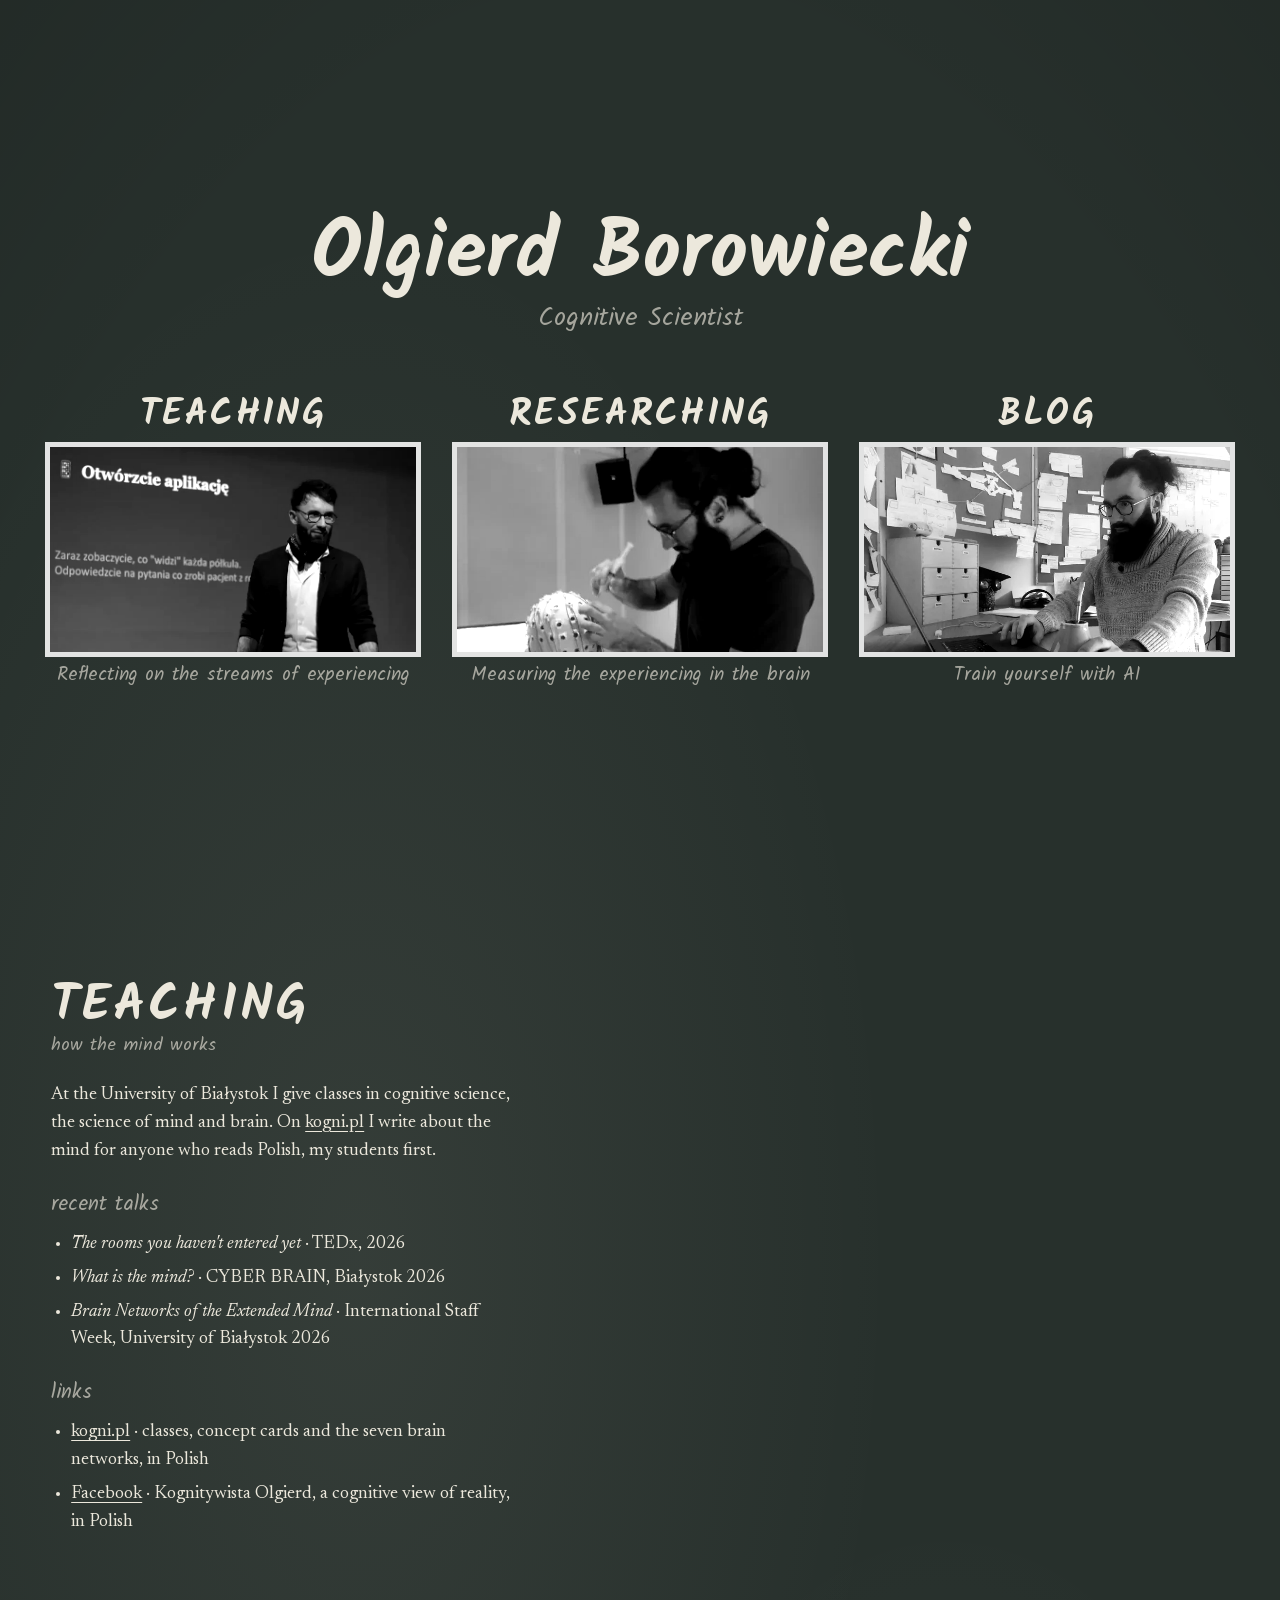
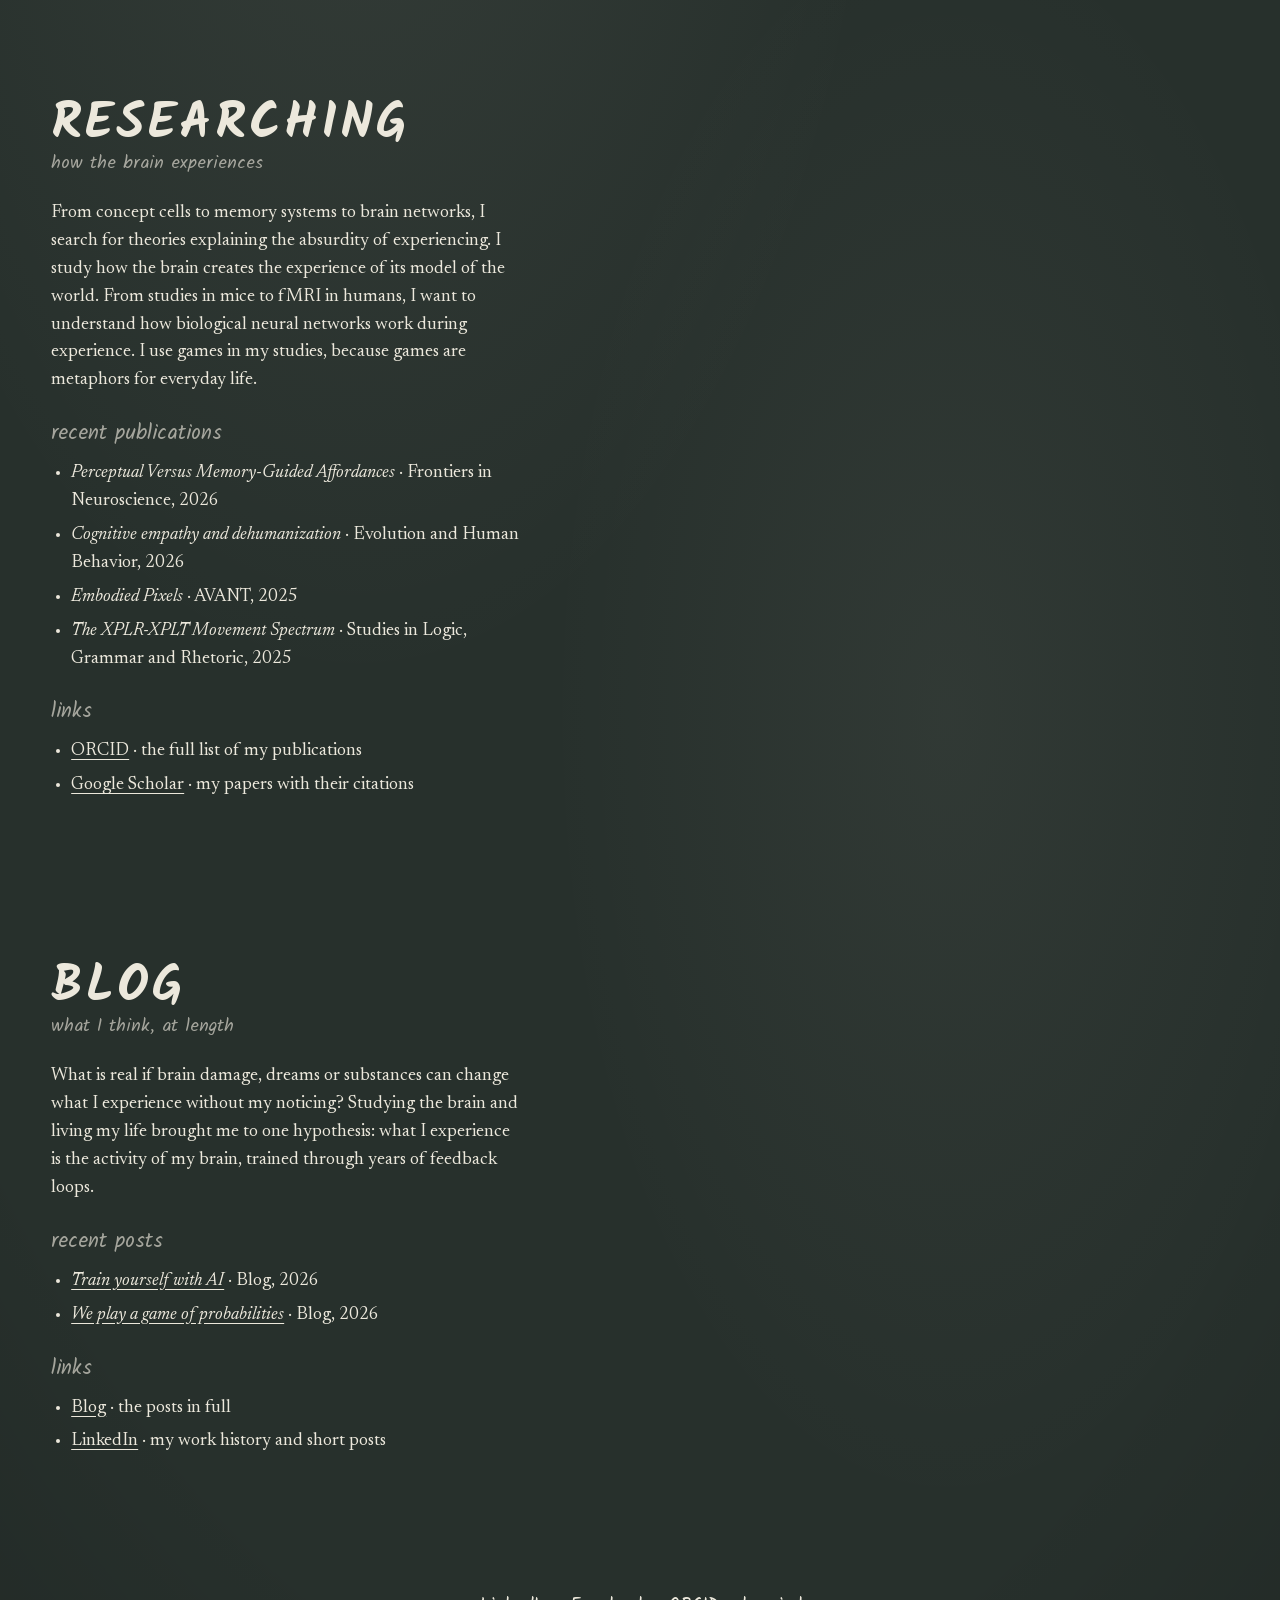
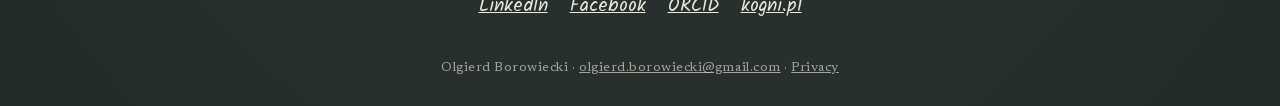
==== commit f21983d8: "Researching: Perceptual Versus Memory-Guided Affordances published in Frontiers in Neuroscience, 202" ====
--- a/public/index.html
+++ b/public/index.html
@@ -1,4 +1,4 @@
-<!doctype html> <html lang="en"> <head> <meta charset="utf-8"> <meta name="viewport" content="width=device-width,initial-scale=1,viewport-fit=cover"> <title>Olgierd Borowiecki</title> <meta name="description" content="Olgierd Borowiecki, cognitive scientist at the University of Białystok. Teaching how the mind works, researching how the brain experiences, writing about both on the blog."> <link rel="canonical" href="https://olgierdborowiecki.com/"> <meta property="og:type" content="website"> <meta property="og:url" content="https://olgierdborowiecki.com/"> <meta property="og:title" content="Olgierd Borowiecki · Cognitive Scientist"> <meta property="og:description" content="Teaching how the mind works, researching how the brain experiences, writing about both on the blog."> <meta property="og:image" content="https://olgierdborowiecki.com/og.png"> <meta property="og:image:width" content="1200"> <meta property="og:image:height" content="630"> <meta name="twitter:card" content="summary_large_image"> <link rel="icon" href="favicon.svg" type="image/svg+xml"> <link rel="stylesheet" href="fonts/fonts.css"> <script type="application/ld+json">{"@context":"https://schema.org","@type":"Person","name":"Olgierd Borowiecki","jobTitle":"Cognitive Scientist","url":"https://olgierdborowiecki.com/","image":"https://olgierdborowiecki.com/og.png","email":"mailto:olgierd.borowiecki@gmail.com","affiliation":{"@type":"CollegeOrUniversity","name":"University of Białystok","department":{"@type":"Organization","name":"Faculty of Philosophy and Cognitive Science"}},"sameAs":["https://orcid.org/0000-0003-3230-6672","https://www.linkedin.com/in/olgierdborowiecki","https://www.facebook.com/kognitywista.olgierd","https://kogni.pl/","https://scholar.google.com/citations?user=Ek1vwZUAAAAJ"]}</script> <style>:root{color-scheme:dark;--lupek:#27302c;--kreda:#ece8dc;--kreda-2:rgba(236,232,220,.64);--tekst:"Newsreader",Georgia,"Times New Roman",serif;--reka:"Kalam","Segoe Print","Bradley Hand",cursive}html,body{margin:0;min-height:100%}html{scroll-behavior:smooth}@media (prefers-reduced-motion:reduce){html{scroll-behavior:auto}}body{background-color:var(--lupek);background-image:radial-gradient(60% 45% at 28% 38%,rgba(236,232,220,.07),transparent 70%),radial-gradient(45% 35% at 74% 70%,rgba(236,232,220,.05),transparent 70%),radial-gradient(120% 90% at 50% 50%,transparent 55%,rgba(0,0,0,.35));color:var(--kreda);font-family:var(--tekst)}h1,h2,h3,p{margin:0}a{color:inherit}a:focus-visible,button:focus-visible{outline:2px dashed var(--kreda);outline-offset:8px}#kreda{position:fixed;inset:0;width:100%;height:100%;display:block;pointer-events:none;z-index:0}.tablica{position:relative;z-index:1;min-height:100vh;min-height:100svh;box-sizing:border-box;display:flex;flex-direction:column;align-items:center;justify-content:center;gap:clamp(28px,7vh,72px);padding:max(24px,env(safe-area-inset-top,0px)) max(16px,env(safe-area-inset-right,0px)) max(24px,env(safe-area-inset-bottom,0px)) max(16px,env(safe-area-inset-left,0px))}.naglowek{display:flex;flex-direction:column;align-items:center;gap:6px}.imie{font-family:var(--reka);font-weight:700;font-size:clamp(38px,6.4vw,84px);line-height:1.05;text-align:center}.kim{font-family:var(--reka);font-size:clamp(19px,2vw,28px);line-height:1.2;color:var(--kreda-2);text-align:center}.filary{display:grid;grid-template-columns:repeat(3,minmax(0,1fr));gap:clamp(20px,3.2vw,48px);width:min(1180px,100%)}.filar{display:flex;flex-direction:column;align-items:center;gap:12px;text-decoration:none;text-align:center}.filar h2{font-family:var(--reka);font-weight:700;text-transform:uppercase;letter-spacing:.06em;font-size:clamp(26px,2.9vw,40px);line-height:1}.filar img{display:block;width:100%;aspect-ratio:16/9;height:auto;object-fit:cover;filter:grayscale(1) contrast(1.15);box-shadow:0 0 0 5px #ece8dce6;transition:filter .6s ease}.filar p{font-family:var(--reka);font-size:19px;line-height:1.25;color:var(--kreda-2)}@media (hover:hover){.filar:hover img,.filar:focus-visible img{filter:none}}@media (hover:none){.filar img{filter:none}}@media (prefers-reduced-motion:reduce){.filar img{transition:none}}.strona{position:relative;z-index:1;min-height:100vh;min-height:100svh;box-sizing:border-box;display:flex;align-items:center;justify-content:center;padding:clamp(48px,9vh,96px) max(16px,4vw)}.strona.ks{min-height:0}.strona h2{font-family:var(--reka);font-weight:700;text-transform:uppercase;letter-spacing:.06em;font-size:clamp(32px,4vw,52px);line-height:1}.linia{font-family:var(--reka);font-size:clamp(18px,1.6vw,23px);color:var(--kreda-2)}.strona h3{font-family:var(--reka);font-weight:400;font-size:21px;color:var(--kreda-2)}.strona p,.strona li{font-size:18px;line-height:1.55;max-width:60ch}.strona ul{margin:0;padding-left:20px;display:flex;flex-direction:column;gap:6px}.strona a{text-underline-offset:4px}.blok{display:flex;flex-direction:column;gap:10px}.tekst{display:flex;flex-direction:column;gap:22px;min-width:0}.dwa{display:grid;grid-template-columns:minmax(0,5fr) minmax(0,7fr);column-gap:clamp(24px,4vw,56px);align-items:center;width:min(1180px,100%)}.miejsce{min-height:60vh}html:not(.gl) .miejsce{display:none}html:not(.gl) .dwa{grid-template-columns:minmax(0,1fr)}.kontakt{display:flex;flex-direction:column;align-items:center;gap:16px;text-align:center;font-family:var(--reka)}.kontakt .linki{display:flex;flex-wrap:wrap;justify-content:center;gap:6px 22px;font-size:19px;max-width:none}.koniec{position:relative;z-index:1;padding:clamp(32px,6vh,64px) max(16px,4vw) max(32px,env(safe-area-inset-bottom,0px))}.kontakt .stopka{margin-top:24px;font-family:var(--tekst);font-size:13px;letter-spacing:.04em;color:var(--kreda-2);max-width:none}@media (max-width:759px){.tablica{justify-content:flex-start;padding-top:max(40px,env(safe-area-inset-top,0px))}.filary{grid-template-columns:1fr;width:100%;max-width:420px;gap:32px}.dwa{display:flex;flex-direction:column;gap:8px}.miejsce{order:-1;width:100%;height:46vh;height:46svh;min-height:0}.strona p,.strona li{font-size:16px}}</style> </head> <body> <canvas id="kreda" aria-hidden="true"></canvas> <main class="tablica"> <header class="naglowek"> <h1 class="imie">Olgierd Borowiecki</h1> <p class="kim">Cognitive Scientist</p> </header> <nav class="filary" aria-label="What I do"> <a class="filar" href="#teaching"><h2>Teaching</h2><img src="img/k-split.webp" width="771" height="434" alt="Olgierd in front of a split-brain experiment slide"><p>Reflecting on the streams of experiencing</p></a> <a class="filar" href="#researching"><h2>Researching</h2><img src="img/k-eeg-p.webp" width="520" height="292" alt="Olgierd applying gel to the EEG cap of a study participant"><p>Measuring the experiencing in the brain</p></a> <a class="filar" href="#blog"><h2>Blog</h2><img src="img/k-yerba.webp" width="693" height="390" alt="Olgierd typing at a laptop by a cork board, a gourd of yerba mate beside him"><p>Train yourself with AI</p></a> </nav> </main> <section class="strona ks" id="teaching" aria-labelledby="h-teaching"> <div class="dwa"> <div class="tekst"> <div><h2 id="h-teaching">Teaching</h2><p class="linia">how the mind&nbsp;works</p></div> <p>At the University of Białystok I give classes in cognitive science, the science of mind and brain. On <a href="https://kogni.pl">kogni.pl</a> I write about the mind for anyone who reads Polish, my students first.</p> <div class="blok"> <h3>recent talks</h3> <ul> <li><i>The rooms you haven't entered yet</i> · TEDx, 2026</li> <li><i>What is the mind?</i> · CYBER BRAIN, Białystok 2026</li> <li><i>Brain Networks of the Extended Mind</i> · International Staff Week, University of Białystok 2026</li> </ul> </div> <div class="blok"> <h3>links</h3> <ul> <li><a href="https://kogni.pl">kogni.pl</a> · classes, concept cards and the seven brain networks, in Polish</li> <li><a href="https://www.facebook.com/kognitywista.olgierd">Facebook</a> · Kognitywista Olgierd, a cognitive view of reality, in Polish</li> </ul> </div> </div> <div class="miejsce" data-k="1" aria-hidden="true"></div> </div> </section> <section class="strona ks" id="researching" aria-labelledby="h-researching"> <div class="dwa"> <div class="tekst"> <div><h2 id="h-researching">Researching</h2><p class="linia">how the brain experiences</p></div> <p>From concept cells to memory systems to brain networks, I search for theories explaining the absurdity of experiencing. I study how the brain creates the experience of its model of the world. From studies in mice to fMRI in humans, I want to understand how biological neural networks work during experience. I use games in my studies, because games are metaphors for everyday life.</p> <div class="blok"> <h3>recent publications</h3> <ul> <li><i>Perceptual Versus Memory-Guided Affordances</i> · Frontiers in Neuroscience, accepted 2026</li> <li><i>Cognitive empathy and dehumanization</i> · Evolution and Human Behavior, 2026</li> <li><i>Embodied Pixels</i> · AVANT, 2025</li> <li><i>The XPLR-XPLT Movement Spectrum</i> · Studies in Logic, Grammar and Rhetoric, 2025</li> </ul> </div> <div class="blok"> <h3>links</h3> <ul> <li><a href="https://orcid.org/0000-0003-3230-6672">ORCID</a> · the full list of my publications</li> <li><a href="https://scholar.google.com/citations?user=Ek1vwZUAAAAJ">Google Scholar</a> · my papers with their citations</li> </ul> </div> </div> <div class="miejsce" data-k="2" aria-hidden="true"></div> </div> </section> <section class="strona ks" id="blog" aria-labelledby="h-blog"> <div class="dwa"> <div class="tekst"> <div><h2 id="h-blog">Blog</h2><p class="linia">what I think, at&nbsp;length</p></div> <p>What is real if brain damage, dreams or substances can change what I experience without my noticing? Studying the brain and living my life brought me to one hypothesis: what I experience is the activity of my brain, trained through years of feedback loops.</p> <div class="blok"> <h3>recent posts</h3> <ul> <li><a href="blog/train-yourself-with-ai/"><i>Train yourself with AI</i></a> · Blog, 2026</li> <li><a href="blog/game-of-probabilities/"><i>We play a game of probabilities</i></a> · Blog, 2026</li> </ul> </div> <div class="blok"> <h3>links</h3> <ul> <li><a href="blog/">Blog</a> · the posts in full</li> <li><a href="https://www.linkedin.com/in/olgierdborowiecki">LinkedIn</a> · my work history and short posts</li> </ul> </div> </div> <div aria-hidden="true"></div> </div> </section> <footer class="kontakt koniec"> <p class="linki"><a href="https://www.linkedin.com/in/olgierdborowiecki">LinkedIn</a><a href="https://www.facebook.com/kognitywista.olgierd">Facebook</a><a href="https://orcid.org/0000-0003-3230-6672">ORCID</a><a href="https://kogni.pl">kogni.pl</a></p> <p class="stopka">Olgierd Borowiecki · <a href="mailto:olgierd.borowiecki@gmail.com">olgierd.borowiecki@gmail.com</a> · <a href="privacy.html">Privacy</a></p> </footer> <script src="js/mozg.js"></script> <script src="js/three.min.js"></script> <script>(function(){var xe=document.documentElement,ya=document.getElementById("kreda"),Ja=window.matchMedia&&matchMedia("(prefers-reduced-motion: reduce)").matches,we=!!window.THREE&&function(){try{var a=document.createElement("canvas");return!!(a.getContext("webgl")||a.getContext("experimental-webgl"))}catch{return!1}}();if(!we||!window.MOZG){ya.remove();return}xe.classList.add("gl");function M(a,e,r){return Math.max(e,Math.min(r,a))}function V(a,e,r){var n=M((r-a)/(e-a),0,1);return n*n*(3-2*n)}var aa=20261022;function F(){aa|=0,aa=aa+1831565813|0;var a=Math.imul(aa^aa>>>15,1|aa);return a=a+Math.imul(a^a>>>7,61|a)^a,((a^a>>>14)>>>0)/4294967296}function be(a){var e=new Uint32Array(a),r,n,t;for(r=0;r<a;r++)e[r]=r;for(r=a-1;r>0;r--)n=Math.floor(F()*(r+1)),t=e[r],e[r]=e[n],e[n]=t;return e}function Ca(a){return(F()-.5)*a}function Aa(a){for(var e=atob(a),r=new Uint8Array(e.length),n=0;n<e.length;n++)r[n]=e.charCodeAt(n);return r}var v,Z,w,N,qa,ca,U=18e3,fa=new Float32Array(U*3),Oa=new Float32Array(U*2);for(v=0;v<U;v++)Oa[2*v+1]=F();var sa=80,G=108;function ma(a){return 30*a*Math.pow(1-a,1.2)+3*a}var ke=be(U),Ka=0;function xa(a,e,r,n){Ka>=U||(ca=ke[Ka++],fa[3*ca]=a,fa[3*ca+1]=e,fa[3*ca+2]=r,Oa[2*ca]=n)}function ja(a){var e=F()*(a?376:268);return e<108?[1,(e/108-.5)*G]:e<188?[(e-108)/80,G/2]:e<268?[(e-188)/80,-G/2]:[0,((e-268)/108-.5)*G]}for(Z=0;Z<7e3;Z++)N=F()<.5?-1:1,w=ja(!0),xa(N*w[0]*sa+Ca(.7),w[1]+Ca(.7),ma(w[0])+Ca(.5),w[0]===0?.5:.95);for(Z=0;Z<5e3;Z++){N=F()<.5?-1:1,w=ja(!1);var Wa=1+Math.floor(F()*6);xa(N*w[0]*(sa-Wa*.15),w[1]*(1-Wa*.002),ma(w[0])-Wa*1.4*Math.min(1,w[0]*3),.4)}for(Z=0;Z<3e3;Z++)N=F()<.5?-1:1,w=ja(!1),xa(N*w[0]*(sa+5),w[1]*(G+8)/G,ma(w[0])*.8-10*Math.min(1,w[0]*3)-1.5,.55);for(;Ka<U;)N=F()<.5?-1:1,qa=F(),xa(N*qa*sa,(F()-.5)*G,ma(qa),.06);var wa=window.MOZG,b=wa.n,La=new Int16Array(Aa(wa.p).buffer),Va=new Int8Array(Aa(wa.nm).buffer),ge=new Int8Array(Aa(wa.s).buffer),s=new Float32Array(b*3),B=new Float32Array(b*3),ha=new Float32Array(b*2),Q=new Float32Array(b*2),ea=.57,ra=.5,z=new THREE.Vector3(0,-6,64*ra+4);for(v=0;v<b;v++){var Te=-La[3*v+1]/100,Za=La[3*v+2]/100,ie=-La[3*v]/100;s[3*v]=Te,s[3*v+1]=Za,s[3*v+2]=ie,B[3*v]=-Va[3*v+1]/127,B[3*v+1]=Va[3*v+2]/127,B[3*v+2]=-Va[3*v]/127,ha[2*v]=ge[v]/127*2,ha[2*v+1]=F();var le=ie>=0?1:-1,ze=le>0?-40+Za*ea:40-Za*ea;Q[2*v]=le,Q[2*v+1]=ma(M(Math.abs(ze)/sa,0,1))+.4}var ve=new Float32Array(b),ce=new Float32Array(b);(function(){function a(e,r){var n=Math.sin(e*12.9898+r*78.233)*43758.5453;return n-Math.floor(n)}[1,-1].forEach(function(e){var r=[],n=0,t=0,o=[1e9,1e9],i=[-1e9,-1e9],m,h;for(m=0;m<b;m++)Q[2*m]===e&&(r.push(m),n+=s[3*m+1],t+=s[3*m],o[0]=Math.min(o[0],s[3*m+1]),i[0]=Math.max(i[0],s[3*m+1]),o[1]=Math.min(o[1],s[3*m]),i[1]=Math.max(i[1],s[3*m]));n/=r.length,t/=r.length;var E=180,j=new Float32Array(E),H=new Float32Array(b),p=new Float32Array(b);r.forEach(function(f){var W=s[3*f+1]-n,P=s[3*f]-t,g=(Math.atan2(P,W)/6.2832+1.25)%1;H[f]=g,p[f]=Math.hypot(W,P);var A=Math.floor(g*E)%E;j[A]=Math.max(j[A],p[f])});var C=5,d=4,c=[];for(h=0;h<C*d;h++)c.push(h);for(h=c.length-1;h>0;h--){var l=Math.floor(a(h,e+3)*(h+1)),y=c[h];c[h]=c[l],c[l]=y}r.forEach(function(f){var W=Math.floor(H[f]*E)%E,P=e*B[3*f+2]>-.2,g;if(P&&p[f]>.94*j[W])g=.32*H[f]+.01*a(f,1),ce[f]=1;else if(P&&ha[2*f]<-.3){var A=Math.min(C-1,Math.floor((s[3*f+1]-o[0])/(i[0]-o[0]+1e-6)*C)),x=Math.min(d-1,Math.floor((s[3*f]-o[1])/(i[1]-o[1]+1e-6)*d));g=.34+.5*(c[x*C+A]+.85*a(f,2))/(C*d)}else g=.84+.16*a(f,3);ve[f]=(e>0?0:.4)+.6*g})})})();var ba=[{h:1,w:[[.24,.86],[.18,.4],[.44,.4],[.74,.68]],k:[[0,3],[0,1],[1,2],[2,3],[0,2]]},{h:-1,w:[[.08,.6],[.27,.72],[.63,.78],[.66,.47]],k:[[0,1],[1,2],[2,3],[1,3],[0,2]]}];(function(){var a=1e9,e=-1e9,r=1e9,n=-1e9,t;for(t=0;t<b;t++)a=Math.min(a,s[3*t]),e=Math.max(e,s[3*t]),r=Math.min(r,s[3*t+1]),n=Math.max(n,s[3*t+1]);ba.forEach(function(o){o.n=o.w.map(function(i){var m=-1,h=1e9;for(t=0;t<b;t++)if(!(Q[2*t]!==o.h||o.h*B[3*t+2]<.45||ha[2*t]>-.3)){var E=Math.hypot((s[3*t]-a)/(e-a)-i[0],(s[3*t+1]-r)/(n-r)-i[1]);E<h&&(h=E,m=t)}return m})})})();function Ba(a,e,r,n,t,o,i,m,h){return new THREE.Matrix4().set(a,e,r,0,n,t,o,0,i,m,h,0,0,0,0,1)}var He=new THREE.Quaternion().setFromRotationMatrix(Ba(0,1,0,-1,0,0,0,0,1)),Pe=new THREE.Quaternion().setFromRotationMatrix(Ba(0,-1,0,-1,0,0,0,0,-1)),fe=new THREE.Quaternion().setFromRotationMatrix(Ba(1,0,0,0,0,-1,0,1,0)),Se=new THREE.Vector3(-40,0,0),Fe=new THREE.Vector3(40,0,0);function Je(a,e,r){e[r]=s[3*a]*ra+z.x,e[r+1]=-s[3*a+2]*ra+z.y,e[r+2]=s[3*a+1]*ra+z.z}var u={uR:{value:new THREE.Matrix3},uCel:{value:new THREE.Vector3},uOdl:{value:400},uF:{value:1e3},uPrz:{value:new THREE.Vector2},uKam:{value:new THREE.Vector3},uC:{value:new THREE.Vector2},uPolR:{value:new THREE.Vector2(1,1)},uWH:{value:new THREE.Vector2(1,1)},uWir:{value:40},uRozm:{value:2},uWidM:{value:1},uCzas:{value:0},uOkr:{value:0},uRL:{value:new THREE.Matrix3},uRR:{value:new THREE.Matrix3},uTL:{value:new THREE.Vector3},uTR:{value:new THREE.Vector3},uSc:{value:ea},uKs:{value:0},uZal:{value:0},uCB:{value:z},uSB:{value:ra},uJasK:{value:1},uJasM:{value:1},uObrys:{value:.9},uRys:{value:1},uSiecL:{value:0},uSiecP:{value:0},uSiecA:{value:0}},Ce=["uniform mat3 uR; uniform vec3 uCel; uniform float uOdl; uniform float uF; uniform vec2 uPrz; uniform vec3 uKam;","uniform vec2 uC; uniform vec2 uPolR; uniform vec2 uWH; uniform float uWir; uniform float uRozm; uniform float uWidM; uniform float uCzas; uniform float uOkr;","uniform mat3 uRL; uniform mat3 uRR; uniform vec3 uTL; uniform vec3 uTR; uniform float uSc; uniform float uKs; uniform float uZal;","uniform vec3 uCB; uniform float uSB; uniform float uJasK; uniform float uJasM; uniform float uObrys;","uniform float uP; uniform float uO; uniform float uRys; uniform float uSiecL; uniform float uSiecP; uniform float uSiecA;","varying float vJ;","vec3 widok(vec3 P){ vec3 v = uR * (P - uCel); v.xy -= uPrz; return v; }","vec3 rzut(vec3 P){ vec3 v = widok(P); float g = uOdl - v.z; return vec3(uC + vec2(v.x, -v.y) * uF / max(g, 0.5), g); }","float okno(vec2 px){ vec2 q = abs(px - uC) / uPolR, q2 = q * q; float d = mix(sqrt(sqrt(dot(q2, q2))), length(q), uOkr); return 1.0 - smoothstep(mix(0.9, 0.72, uOkr), 1.06, d); }","vec2 pyl(float r){ vec2 h = fract(sin(r * vec2(12.9898, 78.233)) * 43758.5453); float a = 6.2832 * h.x; return uC + vec2(cos(a), sin(a)) * sqrt(h.y) * uPolR * 0.98; }","float krok(float x, float r){ float e = clamp(x * 1.5 - r * 0.5, 0.0, 1.0); return e * e * (3.0 - 2.0 * e); }","void stan(vec3 cel, vec2 start, float j, float r, float e, float wir){","  float o = krok(uO, fract(r * 7.13));","  vec2 p = mix(start, cel.xy, e);","  p += vec2(sin(r * 41.0), cos(r * 29.0)) * wir * sin(3.14159 * e);","  p = mix(p, pyl(fract(r * 3.71)), o);","  vJ = uWidM * j * smoothstep(0.15, 0.85, e) * (1.0 - smoothstep(0.0, 0.8, o)) * okno(p) * smoothstep(1.0, 8.0, cel.z);","  if (vJ < 0.02 || cel.z < 1.0) { gl_Position = vec4(2.0, 2.0, 2.0, 1.0); gl_PointSize = 0.0; return; }","  gl_Position = vec4(p.x / uWH.x * 2.0 - 1.0, 1.0 - p.y / uWH.y * 2.0, 0.0, 1.0);","  gl_PointSize = uRozm;","}"].join(`
+<!doctype html> <html lang="en"> <head> <meta charset="utf-8"> <meta name="viewport" content="width=device-width,initial-scale=1,viewport-fit=cover"> <title>Olgierd Borowiecki</title> <meta name="description" content="Olgierd Borowiecki, cognitive scientist at the University of Białystok. Teaching how the mind works, researching how the brain experiences, writing about both on the blog."> <link rel="canonical" href="https://olgierdborowiecki.com/"> <meta property="og:type" content="website"> <meta property="og:url" content="https://olgierdborowiecki.com/"> <meta property="og:title" content="Olgierd Borowiecki · Cognitive Scientist"> <meta property="og:description" content="Teaching how the mind works, researching how the brain experiences, writing about both on the blog."> <meta property="og:image" content="https://olgierdborowiecki.com/og.png"> <meta property="og:image:width" content="1200"> <meta property="og:image:height" content="630"> <meta name="twitter:card" content="summary_large_image"> <link rel="icon" href="favicon.svg" type="image/svg+xml"> <link rel="stylesheet" href="fonts/fonts.css"> <script type="application/ld+json">{"@context":"https://schema.org","@type":"Person","name":"Olgierd Borowiecki","jobTitle":"Cognitive Scientist","url":"https://olgierdborowiecki.com/","image":"https://olgierdborowiecki.com/og.png","email":"mailto:olgierd.borowiecki@gmail.com","affiliation":{"@type":"CollegeOrUniversity","name":"University of Białystok","department":{"@type":"Organization","name":"Faculty of Philosophy and Cognitive Science"}},"sameAs":["https://orcid.org/0000-0003-3230-6672","https://www.linkedin.com/in/olgierdborowiecki","https://www.facebook.com/kognitywista.olgierd","https://kogni.pl/","https://scholar.google.com/citations?user=Ek1vwZUAAAAJ"]}</script> <style>:root{color-scheme:dark;--lupek:#27302c;--kreda:#ece8dc;--kreda-2:rgba(236,232,220,.64);--tekst:"Newsreader",Georgia,"Times New Roman",serif;--reka:"Kalam","Segoe Print","Bradley Hand",cursive}html,body{margin:0;min-height:100%}html{scroll-behavior:smooth}@media (prefers-reduced-motion:reduce){html{scroll-behavior:auto}}body{background-color:var(--lupek);background-image:radial-gradient(60% 45% at 28% 38%,rgba(236,232,220,.07),transparent 70%),radial-gradient(45% 35% at 74% 70%,rgba(236,232,220,.05),transparent 70%),radial-gradient(120% 90% at 50% 50%,transparent 55%,rgba(0,0,0,.35));color:var(--kreda);font-family:var(--tekst)}h1,h2,h3,p{margin:0}a{color:inherit}a:focus-visible,button:focus-visible{outline:2px dashed var(--kreda);outline-offset:8px}#kreda{position:fixed;inset:0;width:100%;height:100%;display:block;pointer-events:none;z-index:0}.tablica{position:relative;z-index:1;min-height:100vh;min-height:100svh;box-sizing:border-box;display:flex;flex-direction:column;align-items:center;justify-content:center;gap:clamp(28px,7vh,72px);padding:max(24px,env(safe-area-inset-top,0px)) max(16px,env(safe-area-inset-right,0px)) max(24px,env(safe-area-inset-bottom,0px)) max(16px,env(safe-area-inset-left,0px))}.naglowek{display:flex;flex-direction:column;align-items:center;gap:6px}.imie{font-family:var(--reka);font-weight:700;font-size:clamp(38px,6.4vw,84px);line-height:1.05;text-align:center}.kim{font-family:var(--reka);font-size:clamp(19px,2vw,28px);line-height:1.2;color:var(--kreda-2);text-align:center}.filary{display:grid;grid-template-columns:repeat(3,minmax(0,1fr));gap:clamp(20px,3.2vw,48px);width:min(1180px,100%)}.filar{display:flex;flex-direction:column;align-items:center;gap:12px;text-decoration:none;text-align:center}.filar h2{font-family:var(--reka);font-weight:700;text-transform:uppercase;letter-spacing:.06em;font-size:clamp(26px,2.9vw,40px);line-height:1}.filar img{display:block;width:100%;aspect-ratio:16/9;height:auto;object-fit:cover;filter:grayscale(1) contrast(1.15);box-shadow:0 0 0 5px #ece8dce6;transition:filter .6s ease}.filar p{font-family:var(--reka);font-size:19px;line-height:1.25;color:var(--kreda-2)}@media (hover:hover){.filar:hover img,.filar:focus-visible img{filter:none}}@media (hover:none){.filar img{filter:none}}@media (prefers-reduced-motion:reduce){.filar img{transition:none}}.strona{position:relative;z-index:1;min-height:100vh;min-height:100svh;box-sizing:border-box;display:flex;align-items:center;justify-content:center;padding:clamp(48px,9vh,96px) max(16px,4vw)}.strona.ks{min-height:0}.strona h2{font-family:var(--reka);font-weight:700;text-transform:uppercase;letter-spacing:.06em;font-size:clamp(32px,4vw,52px);line-height:1}.linia{font-family:var(--reka);font-size:clamp(18px,1.6vw,23px);color:var(--kreda-2)}.strona h3{font-family:var(--reka);font-weight:400;font-size:21px;color:var(--kreda-2)}.strona p,.strona li{font-size:18px;line-height:1.55;max-width:60ch}.strona ul{margin:0;padding-left:20px;display:flex;flex-direction:column;gap:6px}.strona a{text-underline-offset:4px}.blok{display:flex;flex-direction:column;gap:10px}.tekst{display:flex;flex-direction:column;gap:22px;min-width:0}.dwa{display:grid;grid-template-columns:minmax(0,5fr) minmax(0,7fr);column-gap:clamp(24px,4vw,56px);align-items:center;width:min(1180px,100%)}.miejsce{min-height:60vh}html:not(.gl) .miejsce{display:none}html:not(.gl) .dwa{grid-template-columns:minmax(0,1fr)}.kontakt{display:flex;flex-direction:column;align-items:center;gap:16px;text-align:center;font-family:var(--reka)}.kontakt .linki{display:flex;flex-wrap:wrap;justify-content:center;gap:6px 22px;font-size:19px;max-width:none}.koniec{position:relative;z-index:1;padding:clamp(32px,6vh,64px) max(16px,4vw) max(32px,env(safe-area-inset-bottom,0px))}.kontakt .stopka{margin-top:24px;font-family:var(--tekst);font-size:13px;letter-spacing:.04em;color:var(--kreda-2);max-width:none}@media (max-width:759px){.tablica{justify-content:flex-start;padding-top:max(40px,env(safe-area-inset-top,0px))}.filary{grid-template-columns:1fr;width:100%;max-width:420px;gap:32px}.dwa{display:flex;flex-direction:column;gap:8px}.miejsce{order:-1;width:100%;height:46vh;height:46svh;min-height:0}.strona p,.strona li{font-size:16px}}</style> </head> <body> <canvas id="kreda" aria-hidden="true"></canvas> <main class="tablica"> <header class="naglowek"> <h1 class="imie">Olgierd Borowiecki</h1> <p class="kim">Cognitive Scientist</p> </header> <nav class="filary" aria-label="What I do"> <a class="filar" href="#teaching"><h2>Teaching</h2><img src="img/k-split.webp" width="771" height="434" alt="Olgierd in front of a split-brain experiment slide"><p>Reflecting on the streams of experiencing</p></a> <a class="filar" href="#researching"><h2>Researching</h2><img src="img/k-eeg-p.webp" width="520" height="292" alt="Olgierd applying gel to the EEG cap of a study participant"><p>Measuring the experiencing in the brain</p></a> <a class="filar" href="#blog"><h2>Blog</h2><img src="img/k-yerba.webp" width="693" height="390" alt="Olgierd typing at a laptop by a cork board, a gourd of yerba mate beside him"><p>Train yourself with AI</p></a> </nav> </main> <section class="strona ks" id="teaching" aria-labelledby="h-teaching"> <div class="dwa"> <div class="tekst"> <div><h2 id="h-teaching">Teaching</h2><p class="linia">how the mind&nbsp;works</p></div> <p>At the University of Białystok I give classes in cognitive science, the science of mind and brain. On <a href="https://kogni.pl">kogni.pl</a> I write about the mind for anyone who reads Polish, my students first.</p> <div class="blok"> <h3>recent talks</h3> <ul> <li><i>The rooms you haven't entered yet</i> · TEDx, 2026</li> <li><i>What is the mind?</i> · CYBER BRAIN, Białystok 2026</li> <li><i>Brain Networks of the Extended Mind</i> · International Staff Week, University of Białystok 2026</li> </ul> </div> <div class="blok"> <h3>links</h3> <ul> <li><a href="https://kogni.pl">kogni.pl</a> · classes, concept cards and the seven brain networks, in Polish</li> <li><a href="https://www.facebook.com/kognitywista.olgierd">Facebook</a> · Kognitywista Olgierd, a cognitive view of reality, in Polish</li> </ul> </div> </div> <div class="miejsce" data-k="1" aria-hidden="true"></div> </div> </section> <section class="strona ks" id="researching" aria-labelledby="h-researching"> <div class="dwa"> <div class="tekst"> <div><h2 id="h-researching">Researching</h2><p class="linia">how the brain experiences</p></div> <p>From concept cells to memory systems to brain networks, I search for theories explaining the absurdity of experiencing. I study how the brain creates the experience of its model of the world. From studies in mice to fMRI in humans, I want to understand how biological neural networks work during experience. I use games in my studies, because games are metaphors for everyday life.</p> <div class="blok"> <h3>recent publications</h3> <ul> <li><i>Perceptual Versus Memory-Guided Affordances</i> · Frontiers in Neuroscience, 2026</li> <li><i>Cognitive empathy and dehumanization</i> · Evolution and Human Behavior, 2026</li> <li><i>Embodied Pixels</i> · AVANT, 2025</li> <li><i>The XPLR-XPLT Movement Spectrum</i> · Studies in Logic, Grammar and Rhetoric, 2025</li> </ul> </div> <div class="blok"> <h3>links</h3> <ul> <li><a href="https://orcid.org/0000-0003-3230-6672">ORCID</a> · the full list of my publications</li> <li><a href="https://scholar.google.com/citations?user=Ek1vwZUAAAAJ">Google Scholar</a> · my papers with their citations</li> </ul> </div> </div> <div class="miejsce" data-k="2" aria-hidden="true"></div> </div> </section> <section class="strona ks" id="blog" aria-labelledby="h-blog"> <div class="dwa"> <div class="tekst"> <div><h2 id="h-blog">Blog</h2><p class="linia">what I think, at&nbsp;length</p></div> <p>What is real if brain damage, dreams or substances can change what I experience without my noticing? Studying the brain and living my life brought me to one hypothesis: what I experience is the activity of my brain, trained through years of feedback loops.</p> <div class="blok"> <h3>recent posts</h3> <ul> <li><a href="blog/train-yourself-with-ai/"><i>Train yourself with AI</i></a> · Blog, 2026</li> <li><a href="blog/game-of-probabilities/"><i>We play a game of probabilities</i></a> · Blog, 2026</li> </ul> </div> <div class="blok"> <h3>links</h3> <ul> <li><a href="blog/">Blog</a> · the posts in full</li> <li><a href="https://www.linkedin.com/in/olgierdborowiecki">LinkedIn</a> · my work history and short posts</li> </ul> </div> </div> <div aria-hidden="true"></div> </div> </section> <footer class="kontakt koniec"> <p class="linki"><a href="https://www.linkedin.com/in/olgierdborowiecki">LinkedIn</a><a href="https://www.facebook.com/kognitywista.olgierd">Facebook</a><a href="https://orcid.org/0000-0003-3230-6672">ORCID</a><a href="https://kogni.pl">kogni.pl</a></p> <p class="stopka">Olgierd Borowiecki · <a href="mailto:olgierd.borowiecki@gmail.com">olgierd.borowiecki@gmail.com</a> · <a href="privacy.html">Privacy</a></p> </footer> <script src="js/mozg.js"></script> <script src="js/three.min.js"></script> <script>(function(){var xe=document.documentElement,ya=document.getElementById("kreda"),Ja=window.matchMedia&&matchMedia("(prefers-reduced-motion: reduce)").matches,we=!!window.THREE&&function(){try{var a=document.createElement("canvas");return!!(a.getContext("webgl")||a.getContext("experimental-webgl"))}catch{return!1}}();if(!we||!window.MOZG){ya.remove();return}xe.classList.add("gl");function M(a,e,r){return Math.max(e,Math.min(r,a))}function V(a,e,r){var n=M((r-a)/(e-a),0,1);return n*n*(3-2*n)}var aa=20261022;function F(){aa|=0,aa=aa+1831565813|0;var a=Math.imul(aa^aa>>>15,1|aa);return a=a+Math.imul(a^a>>>7,61|a)^a,((a^a>>>14)>>>0)/4294967296}function be(a){var e=new Uint32Array(a),r,n,t;for(r=0;r<a;r++)e[r]=r;for(r=a-1;r>0;r--)n=Math.floor(F()*(r+1)),t=e[r],e[r]=e[n],e[n]=t;return e}function Ca(a){return(F()-.5)*a}function Aa(a){for(var e=atob(a),r=new Uint8Array(e.length),n=0;n<e.length;n++)r[n]=e.charCodeAt(n);return r}var v,Z,w,N,qa,ca,U=18e3,fa=new Float32Array(U*3),Oa=new Float32Array(U*2);for(v=0;v<U;v++)Oa[2*v+1]=F();var sa=80,G=108;function ma(a){return 30*a*Math.pow(1-a,1.2)+3*a}var ke=be(U),Ka=0;function xa(a,e,r,n){Ka>=U||(ca=ke[Ka++],fa[3*ca]=a,fa[3*ca+1]=e,fa[3*ca+2]=r,Oa[2*ca]=n)}function ja(a){var e=F()*(a?376:268);return e<108?[1,(e/108-.5)*G]:e<188?[(e-108)/80,G/2]:e<268?[(e-188)/80,-G/2]:[0,((e-268)/108-.5)*G]}for(Z=0;Z<7e3;Z++)N=F()<.5?-1:1,w=ja(!0),xa(N*w[0]*sa+Ca(.7),w[1]+Ca(.7),ma(w[0])+Ca(.5),w[0]===0?.5:.95);for(Z=0;Z<5e3;Z++){N=F()<.5?-1:1,w=ja(!1);var Wa=1+Math.floor(F()*6);xa(N*w[0]*(sa-Wa*.15),w[1]*(1-Wa*.002),ma(w[0])-Wa*1.4*Math.min(1,w[0]*3),.4)}for(Z=0;Z<3e3;Z++)N=F()<.5?-1:1,w=ja(!1),xa(N*w[0]*(sa+5),w[1]*(G+8)/G,ma(w[0])*.8-10*Math.min(1,w[0]*3)-1.5,.55);for(;Ka<U;)N=F()<.5?-1:1,qa=F(),xa(N*qa*sa,(F()-.5)*G,ma(qa),.06);var wa=window.MOZG,b=wa.n,La=new Int16Array(Aa(wa.p).buffer),Va=new Int8Array(Aa(wa.nm).buffer),ge=new Int8Array(Aa(wa.s).buffer),s=new Float32Array(b*3),B=new Float32Array(b*3),ha=new Float32Array(b*2),Q=new Float32Array(b*2),ea=.57,ra=.5,z=new THREE.Vector3(0,-6,64*ra+4);for(v=0;v<b;v++){var Te=-La[3*v+1]/100,Za=La[3*v+2]/100,ie=-La[3*v]/100;s[3*v]=Te,s[3*v+1]=Za,s[3*v+2]=ie,B[3*v]=-Va[3*v+1]/127,B[3*v+1]=Va[3*v+2]/127,B[3*v+2]=-Va[3*v]/127,ha[2*v]=ge[v]/127*2,ha[2*v+1]=F();var le=ie>=0?1:-1,ze=le>0?-40+Za*ea:40-Za*ea;Q[2*v]=le,Q[2*v+1]=ma(M(Math.abs(ze)/sa,0,1))+.4}var ve=new Float32Array(b),ce=new Float32Array(b);(function(){function a(e,r){var n=Math.sin(e*12.9898+r*78.233)*43758.5453;return n-Math.floor(n)}[1,-1].forEach(function(e){var r=[],n=0,t=0,o=[1e9,1e9],i=[-1e9,-1e9],m,h;for(m=0;m<b;m++)Q[2*m]===e&&(r.push(m),n+=s[3*m+1],t+=s[3*m],o[0]=Math.min(o[0],s[3*m+1]),i[0]=Math.max(i[0],s[3*m+1]),o[1]=Math.min(o[1],s[3*m]),i[1]=Math.max(i[1],s[3*m]));n/=r.length,t/=r.length;var E=180,j=new Float32Array(E),H=new Float32Array(b),p=new Float32Array(b);r.forEach(function(f){var W=s[3*f+1]-n,P=s[3*f]-t,g=(Math.atan2(P,W)/6.2832+1.25)%1;H[f]=g,p[f]=Math.hypot(W,P);var A=Math.floor(g*E)%E;j[A]=Math.max(j[A],p[f])});var C=5,d=4,c=[];for(h=0;h<C*d;h++)c.push(h);for(h=c.length-1;h>0;h--){var l=Math.floor(a(h,e+3)*(h+1)),y=c[h];c[h]=c[l],c[l]=y}r.forEach(function(f){var W=Math.floor(H[f]*E)%E,P=e*B[3*f+2]>-.2,g;if(P&&p[f]>.94*j[W])g=.32*H[f]+.01*a(f,1),ce[f]=1;else if(P&&ha[2*f]<-.3){var A=Math.min(C-1,Math.floor((s[3*f+1]-o[0])/(i[0]-o[0]+1e-6)*C)),x=Math.min(d-1,Math.floor((s[3*f]-o[1])/(i[1]-o[1]+1e-6)*d));g=.34+.5*(c[x*C+A]+.85*a(f,2))/(C*d)}else g=.84+.16*a(f,3);ve[f]=(e>0?0:.4)+.6*g})})})();var ba=[{h:1,w:[[.24,.86],[.18,.4],[.44,.4],[.74,.68]],k:[[0,3],[0,1],[1,2],[2,3],[0,2]]},{h:-1,w:[[.08,.6],[.27,.72],[.63,.78],[.66,.47]],k:[[0,1],[1,2],[2,3],[1,3],[0,2]]}];(function(){var a=1e9,e=-1e9,r=1e9,n=-1e9,t;for(t=0;t<b;t++)a=Math.min(a,s[3*t]),e=Math.max(e,s[3*t]),r=Math.min(r,s[3*t+1]),n=Math.max(n,s[3*t+1]);ba.forEach(function(o){o.n=o.w.map(function(i){var m=-1,h=1e9;for(t=0;t<b;t++)if(!(Q[2*t]!==o.h||o.h*B[3*t+2]<.45||ha[2*t]>-.3)){var E=Math.hypot((s[3*t]-a)/(e-a)-i[0],(s[3*t+1]-r)/(n-r)-i[1]);E<h&&(h=E,m=t)}return m})})})();function Ba(a,e,r,n,t,o,i,m,h){return new THREE.Matrix4().set(a,e,r,0,n,t,o,0,i,m,h,0,0,0,0,1)}var He=new THREE.Quaternion().setFromRotationMatrix(Ba(0,1,0,-1,0,0,0,0,1)),Pe=new THREE.Quaternion().setFromRotationMatrix(Ba(0,-1,0,-1,0,0,0,0,-1)),fe=new THREE.Quaternion().setFromRotationMatrix(Ba(1,0,0,0,0,-1,0,1,0)),Se=new THREE.Vector3(-40,0,0),Fe=new THREE.Vector3(40,0,0);function Je(a,e,r){e[r]=s[3*a]*ra+z.x,e[r+1]=-s[3*a+2]*ra+z.y,e[r+2]=s[3*a+1]*ra+z.z}var u={uR:{value:new THREE.Matrix3},uCel:{value:new THREE.Vector3},uOdl:{value:400},uF:{value:1e3},uPrz:{value:new THREE.Vector2},uKam:{value:new THREE.Vector3},uC:{value:new THREE.Vector2},uPolR:{value:new THREE.Vector2(1,1)},uWH:{value:new THREE.Vector2(1,1)},uWir:{value:40},uRozm:{value:2},uWidM:{value:1},uCzas:{value:0},uOkr:{value:0},uRL:{value:new THREE.Matrix3},uRR:{value:new THREE.Matrix3},uTL:{value:new THREE.Vector3},uTR:{value:new THREE.Vector3},uSc:{value:ea},uKs:{value:0},uZal:{value:0},uCB:{value:z},uSB:{value:ra},uJasK:{value:1},uJasM:{value:1},uObrys:{value:.9},uRys:{value:1},uSiecL:{value:0},uSiecP:{value:0},uSiecA:{value:0}},Ce=["uniform mat3 uR; uniform vec3 uCel; uniform float uOdl; uniform float uF; uniform vec2 uPrz; uniform vec3 uKam;","uniform vec2 uC; uniform vec2 uPolR; uniform vec2 uWH; uniform float uWir; uniform float uRozm; uniform float uWidM; uniform float uCzas; uniform float uOkr;","uniform mat3 uRL; uniform mat3 uRR; uniform vec3 uTL; uniform vec3 uTR; uniform float uSc; uniform float uKs; uniform float uZal;","uniform vec3 uCB; uniform float uSB; uniform float uJasK; uniform float uJasM; uniform float uObrys;","uniform float uP; uniform float uO; uniform float uRys; uniform float uSiecL; uniform float uSiecP; uniform float uSiecA;","varying float vJ;","vec3 widok(vec3 P){ vec3 v = uR * (P - uCel); v.xy -= uPrz; return v; }","vec3 rzut(vec3 P){ vec3 v = widok(P); float g = uOdl - v.z; return vec3(uC + vec2(v.x, -v.y) * uF / max(g, 0.5), g); }","float okno(vec2 px){ vec2 q = abs(px - uC) / uPolR, q2 = q * q; float d = mix(sqrt(sqrt(dot(q2, q2))), length(q), uOkr); return 1.0 - smoothstep(mix(0.9, 0.72, uOkr), 1.06, d); }","vec2 pyl(float r){ vec2 h = fract(sin(r * vec2(12.9898, 78.233)) * 43758.5453); float a = 6.2832 * h.x; return uC + vec2(cos(a), sin(a)) * sqrt(h.y) * uPolR * 0.98; }","float krok(float x, float r){ float e = clamp(x * 1.5 - r * 0.5, 0.0, 1.0); return e * e * (3.0 - 2.0 * e); }","void stan(vec3 cel, vec2 start, float j, float r, float e, float wir){","  float o = krok(uO, fract(r * 7.13));","  vec2 p = mix(start, cel.xy, e);","  p += vec2(sin(r * 41.0), cos(r * 29.0)) * wir * sin(3.14159 * e);","  p = mix(p, pyl(fract(r * 3.71)), o);","  vJ = uWidM * j * smoothstep(0.15, 0.85, e) * (1.0 - smoothstep(0.0, 0.8, o)) * okno(p) * smoothstep(1.0, 8.0, cel.z);","  if (vJ < 0.02 || cel.z < 1.0) { gl_Position = vec4(2.0, 2.0, 2.0, 1.0); gl_PointSize = 0.0; return; }","  gl_Position = vec4(p.x / uWH.x * 2.0 - 1.0, 1.0 - p.y / uWH.y * 2.0, 0.0, 1.0);","  gl_PointSize = uRozm;","}"].join(`
 `),Ae=["varying float vJ;","float hash(vec2 p){ return fract(sin(dot(p, vec2(12.9898, 78.233))) * 43758.5453); }","void main(){ vec2 c = gl_PointCoord - 0.5; float r = length(c); if (r > 0.5) discard;","  float a = smoothstep(0.5, 0.12, r) * (0.6 + 0.4 * hash(floor(gl_FragCoord.xy)));","  vec3 kol = vec3(0.94, 0.92, 0.86) * min(vJ, 1.2) * a * 0.9;","  gl_FragColor = vec4(kol, max(kol.r, max(kol.g, kol.b))); }"].join(`
 `),qe=["attribute vec2 aJ;","void main(){","  vec3 P = position; vec3 osie = vec3(79.0, 62.0, 57.0) * uSB;","  vec3 o = (uKam - uCB) / osie, d = (P - uKam) / osie;","  float a = dot(d, d), b = dot(o, d), c = dot(o, o) - 1.0, delta = b * b - a * c;","  float t0 = (-b - sqrt(max(delta, 0.0))) / a;","  float zaslona = smoothstep(0.0, 0.08, delta / (a * 0.6)) * step(0.0, t0) * step(t0, 1.0) * uZal * uZal;","  float j = aJ.x * uJasK * (1.0 - 0.93 * zaslona);","  stan(rzut(P), pyl(aJ.y), j, aJ.y, krok(uP, aJ.y), uWir);","}"].join(`
 `),Oe=["attribute vec3 aNorm; attribute vec2 aJ; attribute vec2 aH; attribute float aD; attribute float aR;","void main(){","  float wP = 1.0 - uZal;","  float s = step(0.0, aH.x);","  mat3 Rh = uRL * s + uRR * (1.0 - s);","  vec3 P = Rh * vec3(position.xy, position.z * uKs) * uSc + mix(uTR, uTL, s) + vec3(0.0, 0.0, aH.y * (1.0 - uZal));","  vec3 n = normalize(uR * (Rh * aNorm));","  vec3 v = widok(P), doKam = normalize(vec3(0.0, 0.0, uOdl) - v);","  float lam = 0.32 + 0.68 * max(dot(n, normalize(vec3(-0.45, 0.65, 0.6))), 0.0);","  float tyl = mix(1.0, mix(0.22, 1.0, smoothstep(-0.2, 0.3, dot(n, doKam))), uZal);","  float boczna = mix(smoothstep(-0.35, 0.0, aH.x * aNorm.z), 1.0, uZal);","  float obrys = mix(aR * 1.6, pow(1.0 - abs(dot(n, doKam)), 4.0), uZal) * uObrys;","  float korona = smoothstep(0.15, -0.6, aJ.x); korona *= korona;","  float k = mix(clamp(0.78 - aJ.x * 0.27, 0.1, 1.1), 0.03 + 1.25 * korona, wP);","  float lamP = mix(lam, 0.55 + 0.45 * lam, wP);","  float j = uJasM * boczna * (lamP * tyl * k + obrys);","  j *= 1.0 - 0.35 * uSiecA * wP - 0.22 * uSiecA * uZal;","  float er = clamp((uRys - aD) / 0.06, 0.0, 1.0); er = er * er * (3.0 - 2.0 * er);","  j *= 1.0 + 1.6 * er * (1.0 - er);","  vec3 c = rzut(P);","  stan(c, c.xy + vec2(sin(aJ.y * 91.0), cos(aJ.y * 53.0)) * 5.0, j, aJ.y, er, 0.0);","}"].join(`
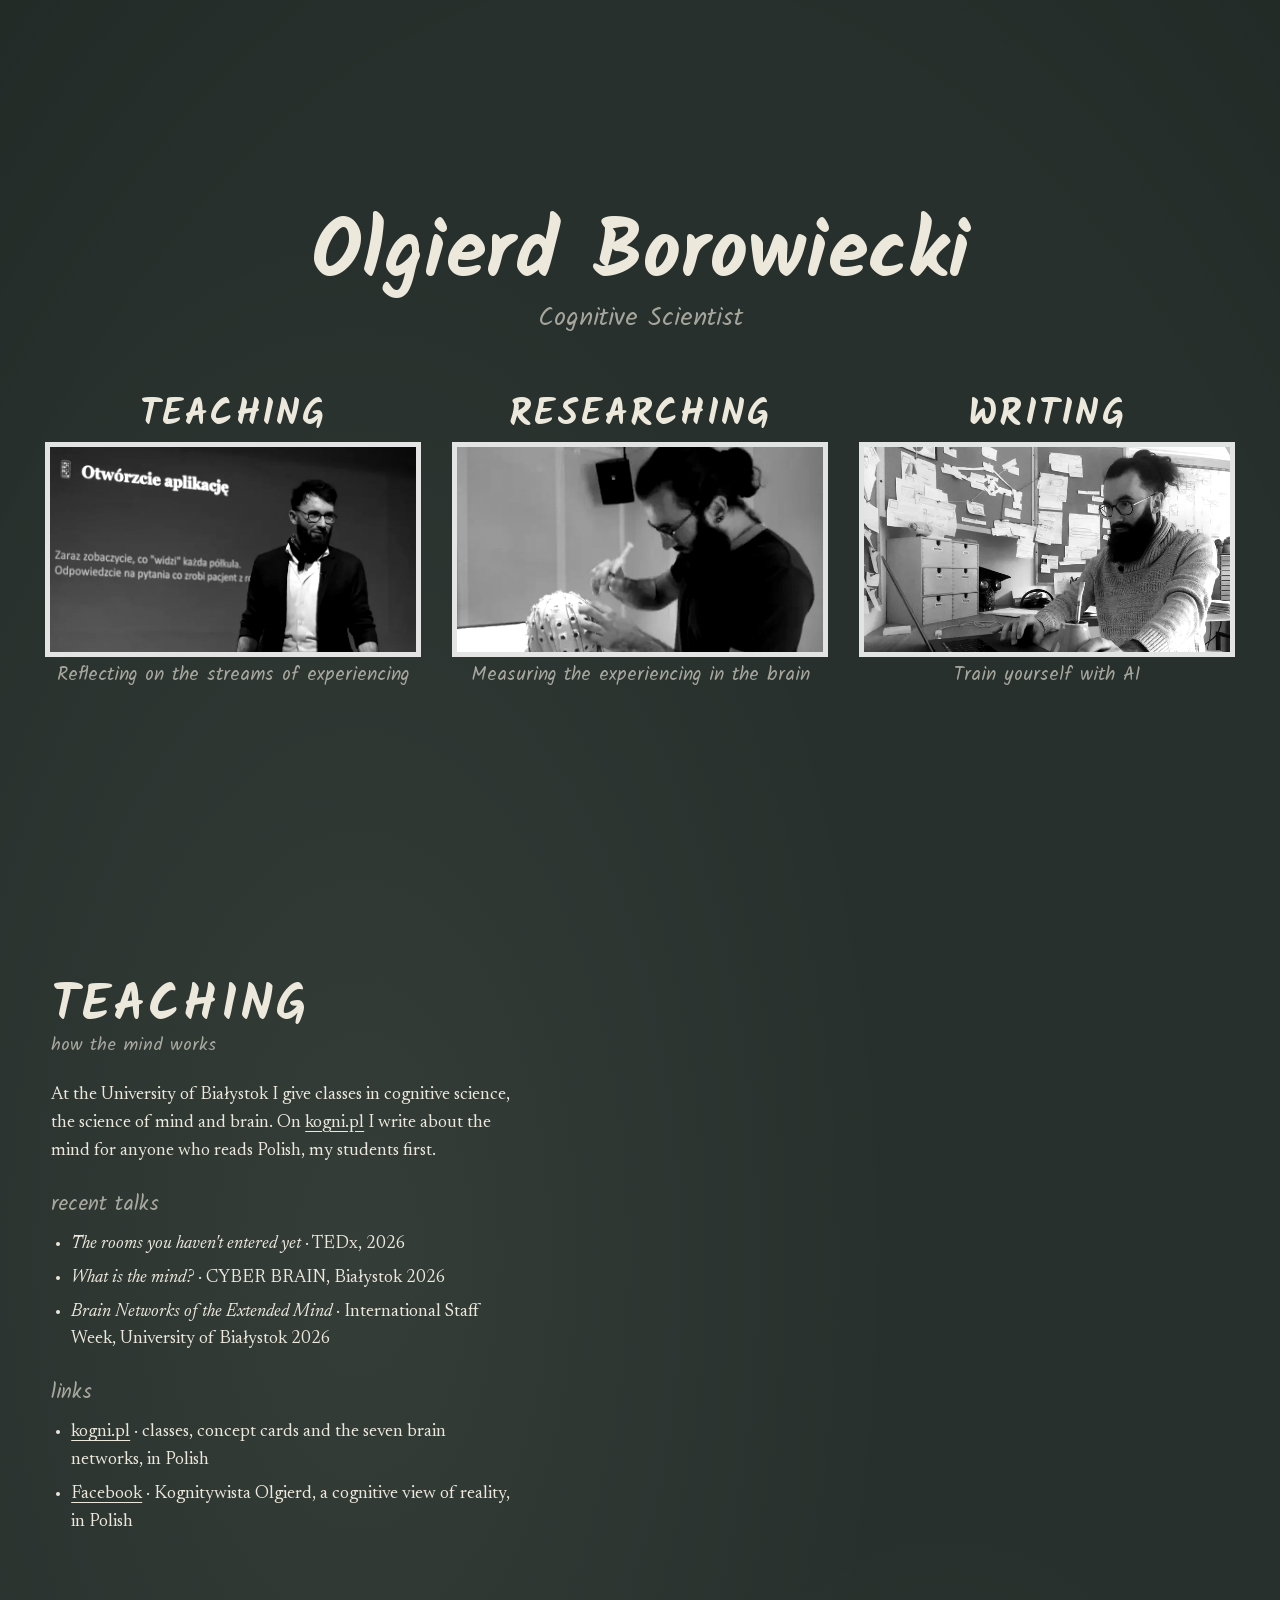
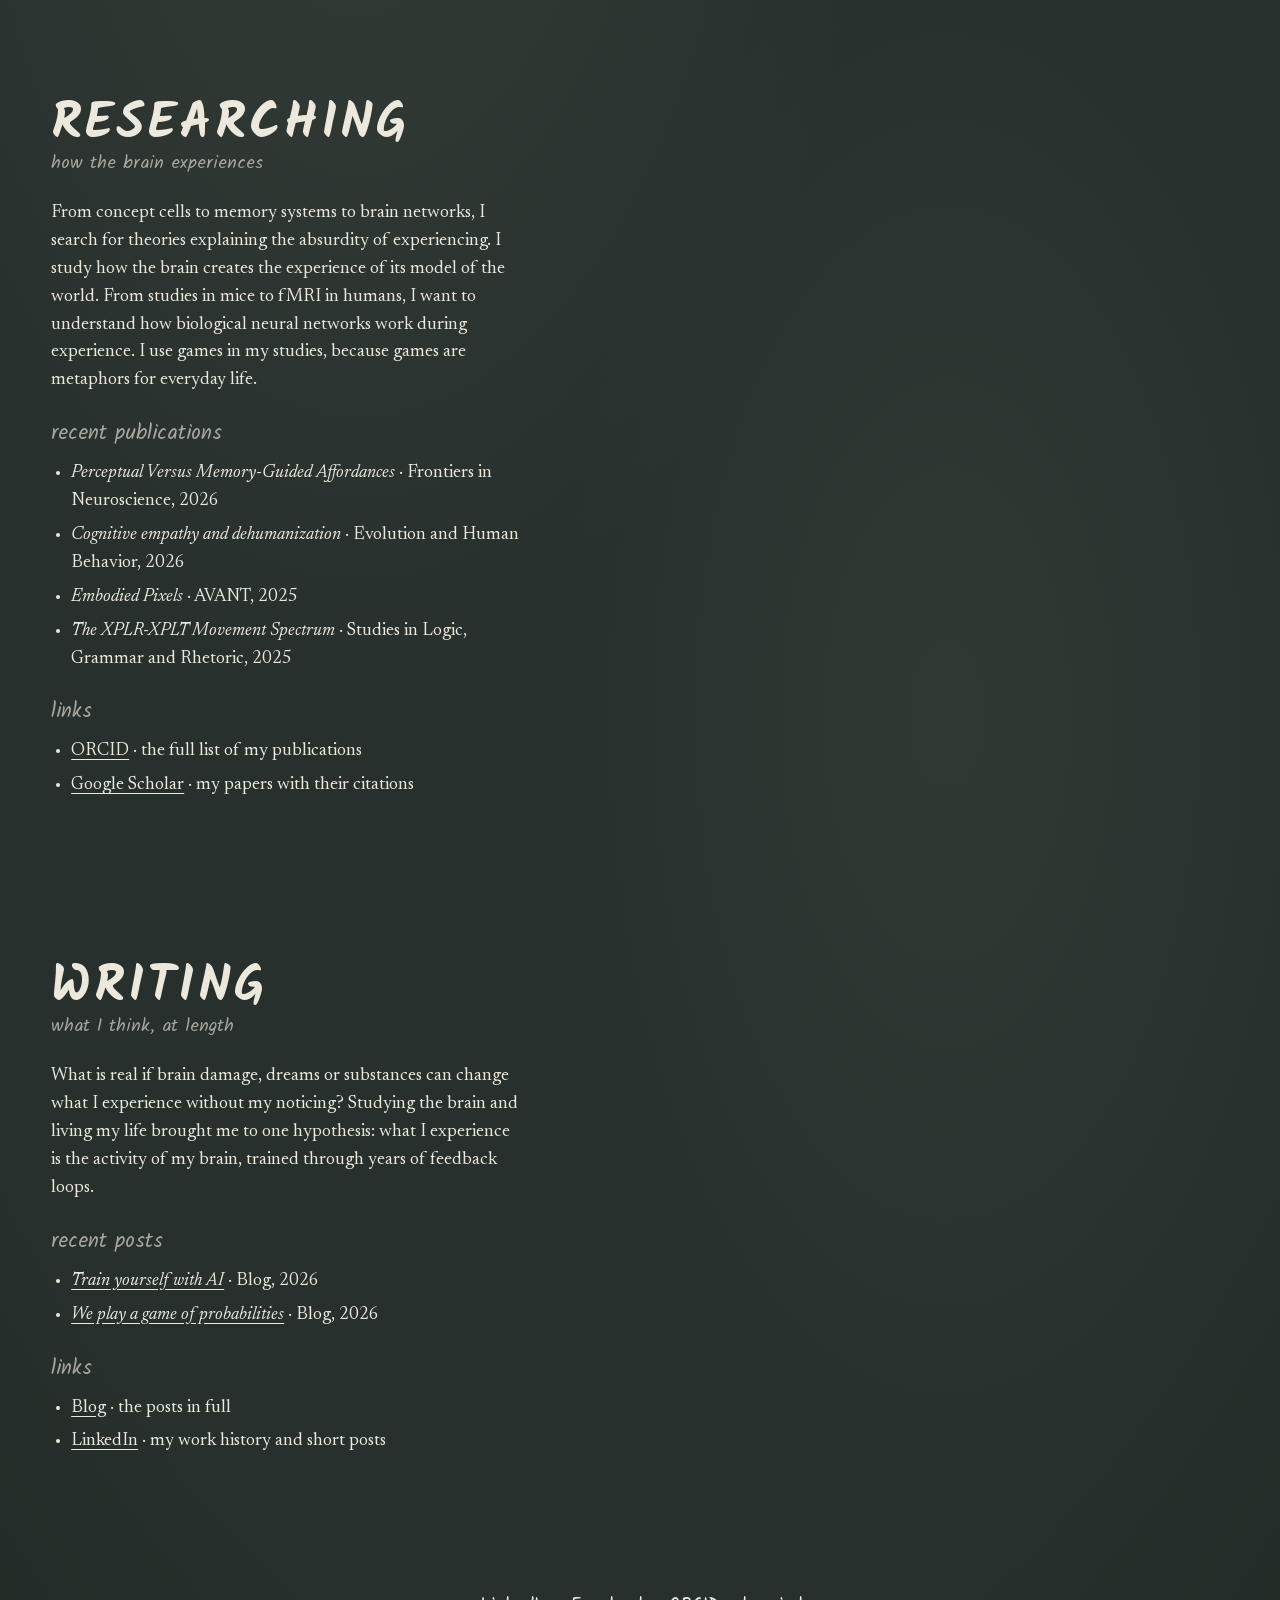
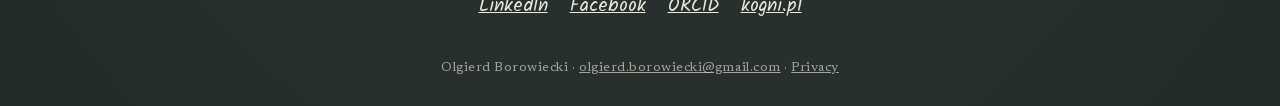
==== commit bd44ed62: "Practical guidelines for prompting: the post and its /blog/ entry; Writing on the start page; Train " ====
--- a/public/index.html
+++ b/public/index.html
@@ -1,4 +1,4 @@
-<!doctype html> <html lang="en"> <head> <meta charset="utf-8"> <meta name="viewport" content="width=device-width,initial-scale=1,viewport-fit=cover"> <title>Olgierd Borowiecki</title> <meta name="description" content="Olgierd Borowiecki, cognitive scientist at the University of Białystok. Teaching how the mind works, researching how the brain experiences, writing about both on the blog."> <link rel="canonical" href="https://olgierdborowiecki.com/"> <meta property="og:type" content="website"> <meta property="og:url" content="https://olgierdborowiecki.com/"> <meta property="og:title" content="Olgierd Borowiecki · Cognitive Scientist"> <meta property="og:description" content="Teaching how the mind works, researching how the brain experiences, writing about both on the blog."> <meta property="og:image" content="https://olgierdborowiecki.com/og.png"> <meta property="og:image:width" content="1200"> <meta property="og:image:height" content="630"> <meta name="twitter:card" content="summary_large_image"> <link rel="icon" href="favicon.svg" type="image/svg+xml"> <link rel="stylesheet" href="fonts/fonts.css"> <script type="application/ld+json">{"@context":"https://schema.org","@type":"Person","name":"Olgierd Borowiecki","jobTitle":"Cognitive Scientist","url":"https://olgierdborowiecki.com/","image":"https://olgierdborowiecki.com/og.png","email":"mailto:olgierd.borowiecki@gmail.com","affiliation":{"@type":"CollegeOrUniversity","name":"University of Białystok","department":{"@type":"Organization","name":"Faculty of Philosophy and Cognitive Science"}},"sameAs":["https://orcid.org/0000-0003-3230-6672","https://www.linkedin.com/in/olgierdborowiecki","https://www.facebook.com/kognitywista.olgierd","https://kogni.pl/","https://scholar.google.com/citations?user=Ek1vwZUAAAAJ"]}</script> <style>:root{color-scheme:dark;--lupek:#27302c;--kreda:#ece8dc;--kreda-2:rgba(236,232,220,.64);--tekst:"Newsreader",Georgia,"Times New Roman",serif;--reka:"Kalam","Segoe Print","Bradley Hand",cursive}html,body{margin:0;min-height:100%}html{scroll-behavior:smooth}@media (prefers-reduced-motion:reduce){html{scroll-behavior:auto}}body{background-color:var(--lupek);background-image:radial-gradient(60% 45% at 28% 38%,rgba(236,232,220,.07),transparent 70%),radial-gradient(45% 35% at 74% 70%,rgba(236,232,220,.05),transparent 70%),radial-gradient(120% 90% at 50% 50%,transparent 55%,rgba(0,0,0,.35));color:var(--kreda);font-family:var(--tekst)}h1,h2,h3,p{margin:0}a{color:inherit}a:focus-visible,button:focus-visible{outline:2px dashed var(--kreda);outline-offset:8px}#kreda{position:fixed;inset:0;width:100%;height:100%;display:block;pointer-events:none;z-index:0}.tablica{position:relative;z-index:1;min-height:100vh;min-height:100svh;box-sizing:border-box;display:flex;flex-direction:column;align-items:center;justify-content:center;gap:clamp(28px,7vh,72px);padding:max(24px,env(safe-area-inset-top,0px)) max(16px,env(safe-area-inset-right,0px)) max(24px,env(safe-area-inset-bottom,0px)) max(16px,env(safe-area-inset-left,0px))}.naglowek{display:flex;flex-direction:column;align-items:center;gap:6px}.imie{font-family:var(--reka);font-weight:700;font-size:clamp(38px,6.4vw,84px);line-height:1.05;text-align:center}.kim{font-family:var(--reka);font-size:clamp(19px,2vw,28px);line-height:1.2;color:var(--kreda-2);text-align:center}.filary{display:grid;grid-template-columns:repeat(3,minmax(0,1fr));gap:clamp(20px,3.2vw,48px);width:min(1180px,100%)}.filar{display:flex;flex-direction:column;align-items:center;gap:12px;text-decoration:none;text-align:center}.filar h2{font-family:var(--reka);font-weight:700;text-transform:uppercase;letter-spacing:.06em;font-size:clamp(26px,2.9vw,40px);line-height:1}.filar img{display:block;width:100%;aspect-ratio:16/9;height:auto;object-fit:cover;filter:grayscale(1) contrast(1.15);box-shadow:0 0 0 5px #ece8dce6;transition:filter .6s ease}.filar p{font-family:var(--reka);font-size:19px;line-height:1.25;color:var(--kreda-2)}@media (hover:hover){.filar:hover img,.filar:focus-visible img{filter:none}}@media (hover:none){.filar img{filter:none}}@media (prefers-reduced-motion:reduce){.filar img{transition:none}}.strona{position:relative;z-index:1;min-height:100vh;min-height:100svh;box-sizing:border-box;display:flex;align-items:center;justify-content:center;padding:clamp(48px,9vh,96px) max(16px,4vw)}.strona.ks{min-height:0}.strona h2{font-family:var(--reka);font-weight:700;text-transform:uppercase;letter-spacing:.06em;font-size:clamp(32px,4vw,52px);line-height:1}.linia{font-family:var(--reka);font-size:clamp(18px,1.6vw,23px);color:var(--kreda-2)}.strona h3{font-family:var(--reka);font-weight:400;font-size:21px;color:var(--kreda-2)}.strona p,.strona li{font-size:18px;line-height:1.55;max-width:60ch}.strona ul{margin:0;padding-left:20px;display:flex;flex-direction:column;gap:6px}.strona a{text-underline-offset:4px}.blok{display:flex;flex-direction:column;gap:10px}.tekst{display:flex;flex-direction:column;gap:22px;min-width:0}.dwa{display:grid;grid-template-columns:minmax(0,5fr) minmax(0,7fr);column-gap:clamp(24px,4vw,56px);align-items:center;width:min(1180px,100%)}.miejsce{min-height:60vh}html:not(.gl) .miejsce{display:none}html:not(.gl) .dwa{grid-template-columns:minmax(0,1fr)}.kontakt{display:flex;flex-direction:column;align-items:center;gap:16px;text-align:center;font-family:var(--reka)}.kontakt .linki{display:flex;flex-wrap:wrap;justify-content:center;gap:6px 22px;font-size:19px;max-width:none}.koniec{position:relative;z-index:1;padding:clamp(32px,6vh,64px) max(16px,4vw) max(32px,env(safe-area-inset-bottom,0px))}.kontakt .stopka{margin-top:24px;font-family:var(--tekst);font-size:13px;letter-spacing:.04em;color:var(--kreda-2);max-width:none}@media (max-width:759px){.tablica{justify-content:flex-start;padding-top:max(40px,env(safe-area-inset-top,0px))}.filary{grid-template-columns:1fr;width:100%;max-width:420px;gap:32px}.dwa{display:flex;flex-direction:column;gap:8px}.miejsce{order:-1;width:100%;height:46vh;height:46svh;min-height:0}.strona p,.strona li{font-size:16px}}</style> </head> <body> <canvas id="kreda" aria-hidden="true"></canvas> <main class="tablica"> <header class="naglowek"> <h1 class="imie">Olgierd Borowiecki</h1> <p class="kim">Cognitive Scientist</p> </header> <nav class="filary" aria-label="What I do"> <a class="filar" href="#teaching"><h2>Teaching</h2><img src="img/k-split.webp" width="771" height="434" alt="Olgierd in front of a split-brain experiment slide"><p>Reflecting on the streams of experiencing</p></a> <a class="filar" href="#researching"><h2>Researching</h2><img src="img/k-eeg-p.webp" width="520" height="292" alt="Olgierd applying gel to the EEG cap of a study participant"><p>Measuring the experiencing in the brain</p></a> <a class="filar" href="#blog"><h2>Blog</h2><img src="img/k-yerba.webp" width="693" height="390" alt="Olgierd typing at a laptop by a cork board, a gourd of yerba mate beside him"><p>Train yourself with AI</p></a> </nav> </main> <section class="strona ks" id="teaching" aria-labelledby="h-teaching"> <div class="dwa"> <div class="tekst"> <div><h2 id="h-teaching">Teaching</h2><p class="linia">how the mind&nbsp;works</p></div> <p>At the University of Białystok I give classes in cognitive science, the science of mind and brain. On <a href="https://kogni.pl">kogni.pl</a> I write about the mind for anyone who reads Polish, my students first.</p> <div class="blok"> <h3>recent talks</h3> <ul> <li><i>The rooms you haven't entered yet</i> · TEDx, 2026</li> <li><i>What is the mind?</i> · CYBER BRAIN, Białystok 2026</li> <li><i>Brain Networks of the Extended Mind</i> · International Staff Week, University of Białystok 2026</li> </ul> </div> <div class="blok"> <h3>links</h3> <ul> <li><a href="https://kogni.pl">kogni.pl</a> · classes, concept cards and the seven brain networks, in Polish</li> <li><a href="https://www.facebook.com/kognitywista.olgierd">Facebook</a> · Kognitywista Olgierd, a cognitive view of reality, in Polish</li> </ul> </div> </div> <div class="miejsce" data-k="1" aria-hidden="true"></div> </div> </section> <section class="strona ks" id="researching" aria-labelledby="h-researching"> <div class="dwa"> <div class="tekst"> <div><h2 id="h-researching">Researching</h2><p class="linia">how the brain experiences</p></div> <p>From concept cells to memory systems to brain networks, I search for theories explaining the absurdity of experiencing. I study how the brain creates the experience of its model of the world. From studies in mice to fMRI in humans, I want to understand how biological neural networks work during experience. I use games in my studies, because games are metaphors for everyday life.</p> <div class="blok"> <h3>recent publications</h3> <ul> <li><i>Perceptual Versus Memory-Guided Affordances</i> · Frontiers in Neuroscience, 2026</li> <li><i>Cognitive empathy and dehumanization</i> · Evolution and Human Behavior, 2026</li> <li><i>Embodied Pixels</i> · AVANT, 2025</li> <li><i>The XPLR-XPLT Movement Spectrum</i> · Studies in Logic, Grammar and Rhetoric, 2025</li> </ul> </div> <div class="blok"> <h3>links</h3> <ul> <li><a href="https://orcid.org/0000-0003-3230-6672">ORCID</a> · the full list of my publications</li> <li><a href="https://scholar.google.com/citations?user=Ek1vwZUAAAAJ">Google Scholar</a> · my papers with their citations</li> </ul> </div> </div> <div class="miejsce" data-k="2" aria-hidden="true"></div> </div> </section> <section class="strona ks" id="blog" aria-labelledby="h-blog"> <div class="dwa"> <div class="tekst"> <div><h2 id="h-blog">Blog</h2><p class="linia">what I think, at&nbsp;length</p></div> <p>What is real if brain damage, dreams or substances can change what I experience without my noticing? Studying the brain and living my life brought me to one hypothesis: what I experience is the activity of my brain, trained through years of feedback loops.</p> <div class="blok"> <h3>recent posts</h3> <ul> <li><a href="blog/train-yourself-with-ai/"><i>Train yourself with AI</i></a> · Blog, 2026</li> <li><a href="blog/game-of-probabilities/"><i>We play a game of probabilities</i></a> · Blog, 2026</li> </ul> </div> <div class="blok"> <h3>links</h3> <ul> <li><a href="blog/">Blog</a> · the posts in full</li> <li><a href="https://www.linkedin.com/in/olgierdborowiecki">LinkedIn</a> · my work history and short posts</li> </ul> </div> </div> <div aria-hidden="true"></div> </div> </section> <footer class="kontakt koniec"> <p class="linki"><a href="https://www.linkedin.com/in/olgierdborowiecki">LinkedIn</a><a href="https://www.facebook.com/kognitywista.olgierd">Facebook</a><a href="https://orcid.org/0000-0003-3230-6672">ORCID</a><a href="https://kogni.pl">kogni.pl</a></p> <p class="stopka">Olgierd Borowiecki · <a href="mailto:olgierd.borowiecki@gmail.com">olgierd.borowiecki@gmail.com</a> · <a href="privacy.html">Privacy</a></p> </footer> <script src="js/mozg.js"></script> <script src="js/three.min.js"></script> <script>(function(){var xe=document.documentElement,ya=document.getElementById("kreda"),Ja=window.matchMedia&&matchMedia("(prefers-reduced-motion: reduce)").matches,we=!!window.THREE&&function(){try{var a=document.createElement("canvas");return!!(a.getContext("webgl")||a.getContext("experimental-webgl"))}catch{return!1}}();if(!we||!window.MOZG){ya.remove();return}xe.classList.add("gl");function M(a,e,r){return Math.max(e,Math.min(r,a))}function V(a,e,r){var n=M((r-a)/(e-a),0,1);return n*n*(3-2*n)}var aa=20261022;function F(){aa|=0,aa=aa+1831565813|0;var a=Math.imul(aa^aa>>>15,1|aa);return a=a+Math.imul(a^a>>>7,61|a)^a,((a^a>>>14)>>>0)/4294967296}function be(a){var e=new Uint32Array(a),r,n,t;for(r=0;r<a;r++)e[r]=r;for(r=a-1;r>0;r--)n=Math.floor(F()*(r+1)),t=e[r],e[r]=e[n],e[n]=t;return e}function Ca(a){return(F()-.5)*a}function Aa(a){for(var e=atob(a),r=new Uint8Array(e.length),n=0;n<e.length;n++)r[n]=e.charCodeAt(n);return r}var v,Z,w,N,qa,ca,U=18e3,fa=new Float32Array(U*3),Oa=new Float32Array(U*2);for(v=0;v<U;v++)Oa[2*v+1]=F();var sa=80,G=108;function ma(a){return 30*a*Math.pow(1-a,1.2)+3*a}var ke=be(U),Ka=0;function xa(a,e,r,n){Ka>=U||(ca=ke[Ka++],fa[3*ca]=a,fa[3*ca+1]=e,fa[3*ca+2]=r,Oa[2*ca]=n)}function ja(a){var e=F()*(a?376:268);return e<108?[1,(e/108-.5)*G]:e<188?[(e-108)/80,G/2]:e<268?[(e-188)/80,-G/2]:[0,((e-268)/108-.5)*G]}for(Z=0;Z<7e3;Z++)N=F()<.5?-1:1,w=ja(!0),xa(N*w[0]*sa+Ca(.7),w[1]+Ca(.7),ma(w[0])+Ca(.5),w[0]===0?.5:.95);for(Z=0;Z<5e3;Z++){N=F()<.5?-1:1,w=ja(!1);var Wa=1+Math.floor(F()*6);xa(N*w[0]*(sa-Wa*.15),w[1]*(1-Wa*.002),ma(w[0])-Wa*1.4*Math.min(1,w[0]*3),.4)}for(Z=0;Z<3e3;Z++)N=F()<.5?-1:1,w=ja(!1),xa(N*w[0]*(sa+5),w[1]*(G+8)/G,ma(w[0])*.8-10*Math.min(1,w[0]*3)-1.5,.55);for(;Ka<U;)N=F()<.5?-1:1,qa=F(),xa(N*qa*sa,(F()-.5)*G,ma(qa),.06);var wa=window.MOZG,b=wa.n,La=new Int16Array(Aa(wa.p).buffer),Va=new Int8Array(Aa(wa.nm).buffer),ge=new Int8Array(Aa(wa.s).buffer),s=new Float32Array(b*3),B=new Float32Array(b*3),ha=new Float32Array(b*2),Q=new Float32Array(b*2),ea=.57,ra=.5,z=new THREE.Vector3(0,-6,64*ra+4);for(v=0;v<b;v++){var Te=-La[3*v+1]/100,Za=La[3*v+2]/100,ie=-La[3*v]/100;s[3*v]=Te,s[3*v+1]=Za,s[3*v+2]=ie,B[3*v]=-Va[3*v+1]/127,B[3*v+1]=Va[3*v+2]/127,B[3*v+2]=-Va[3*v]/127,ha[2*v]=ge[v]/127*2,ha[2*v+1]=F();var le=ie>=0?1:-1,ze=le>0?-40+Za*ea:40-Za*ea;Q[2*v]=le,Q[2*v+1]=ma(M(Math.abs(ze)/sa,0,1))+.4}var ve=new Float32Array(b),ce=new Float32Array(b);(function(){function a(e,r){var n=Math.sin(e*12.9898+r*78.233)*43758.5453;return n-Math.floor(n)}[1,-1].forEach(function(e){var r=[],n=0,t=0,o=[1e9,1e9],i=[-1e9,-1e9],m,h;for(m=0;m<b;m++)Q[2*m]===e&&(r.push(m),n+=s[3*m+1],t+=s[3*m],o[0]=Math.min(o[0],s[3*m+1]),i[0]=Math.max(i[0],s[3*m+1]),o[1]=Math.min(o[1],s[3*m]),i[1]=Math.max(i[1],s[3*m]));n/=r.length,t/=r.length;var E=180,j=new Float32Array(E),H=new Float32Array(b),p=new Float32Array(b);r.forEach(function(f){var W=s[3*f+1]-n,P=s[3*f]-t,g=(Math.atan2(P,W)/6.2832+1.25)%1;H[f]=g,p[f]=Math.hypot(W,P);var A=Math.floor(g*E)%E;j[A]=Math.max(j[A],p[f])});var C=5,d=4,c=[];for(h=0;h<C*d;h++)c.push(h);for(h=c.length-1;h>0;h--){var l=Math.floor(a(h,e+3)*(h+1)),y=c[h];c[h]=c[l],c[l]=y}r.forEach(function(f){var W=Math.floor(H[f]*E)%E,P=e*B[3*f+2]>-.2,g;if(P&&p[f]>.94*j[W])g=.32*H[f]+.01*a(f,1),ce[f]=1;else if(P&&ha[2*f]<-.3){var A=Math.min(C-1,Math.floor((s[3*f+1]-o[0])/(i[0]-o[0]+1e-6)*C)),x=Math.min(d-1,Math.floor((s[3*f]-o[1])/(i[1]-o[1]+1e-6)*d));g=.34+.5*(c[x*C+A]+.85*a(f,2))/(C*d)}else g=.84+.16*a(f,3);ve[f]=(e>0?0:.4)+.6*g})})})();var ba=[{h:1,w:[[.24,.86],[.18,.4],[.44,.4],[.74,.68]],k:[[0,3],[0,1],[1,2],[2,3],[0,2]]},{h:-1,w:[[.08,.6],[.27,.72],[.63,.78],[.66,.47]],k:[[0,1],[1,2],[2,3],[1,3],[0,2]]}];(function(){var a=1e9,e=-1e9,r=1e9,n=-1e9,t;for(t=0;t<b;t++)a=Math.min(a,s[3*t]),e=Math.max(e,s[3*t]),r=Math.min(r,s[3*t+1]),n=Math.max(n,s[3*t+1]);ba.forEach(function(o){o.n=o.w.map(function(i){var m=-1,h=1e9;for(t=0;t<b;t++)if(!(Q[2*t]!==o.h||o.h*B[3*t+2]<.45||ha[2*t]>-.3)){var E=Math.hypot((s[3*t]-a)/(e-a)-i[0],(s[3*t+1]-r)/(n-r)-i[1]);E<h&&(h=E,m=t)}return m})})})();function Ba(a,e,r,n,t,o,i,m,h){return new THREE.Matrix4().set(a,e,r,0,n,t,o,0,i,m,h,0,0,0,0,1)}var He=new THREE.Quaternion().setFromRotationMatrix(Ba(0,1,0,-1,0,0,0,0,1)),Pe=new THREE.Quaternion().setFromRotationMatrix(Ba(0,-1,0,-1,0,0,0,0,-1)),fe=new THREE.Quaternion().setFromRotationMatrix(Ba(1,0,0,0,0,-1,0,1,0)),Se=new THREE.Vector3(-40,0,0),Fe=new THREE.Vector3(40,0,0);function Je(a,e,r){e[r]=s[3*a]*ra+z.x,e[r+1]=-s[3*a+2]*ra+z.y,e[r+2]=s[3*a+1]*ra+z.z}var u={uR:{value:new THREE.Matrix3},uCel:{value:new THREE.Vector3},uOdl:{value:400},uF:{value:1e3},uPrz:{value:new THREE.Vector2},uKam:{value:new THREE.Vector3},uC:{value:new THREE.Vector2},uPolR:{value:new THREE.Vector2(1,1)},uWH:{value:new THREE.Vector2(1,1)},uWir:{value:40},uRozm:{value:2},uWidM:{value:1},uCzas:{value:0},uOkr:{value:0},uRL:{value:new THREE.Matrix3},uRR:{value:new THREE.Matrix3},uTL:{value:new THREE.Vector3},uTR:{value:new THREE.Vector3},uSc:{value:ea},uKs:{value:0},uZal:{value:0},uCB:{value:z},uSB:{value:ra},uJasK:{value:1},uJasM:{value:1},uObrys:{value:.9},uRys:{value:1},uSiecL:{value:0},uSiecP:{value:0},uSiecA:{value:0}},Ce=["uniform mat3 uR; uniform vec3 uCel; uniform float uOdl; uniform float uF; uniform vec2 uPrz; uniform vec3 uKam;","uniform vec2 uC; uniform vec2 uPolR; uniform vec2 uWH; uniform float uWir; uniform float uRozm; uniform float uWidM; uniform float uCzas; uniform float uOkr;","uniform mat3 uRL; uniform mat3 uRR; uniform vec3 uTL; uniform vec3 uTR; uniform float uSc; uniform float uKs; uniform float uZal;","uniform vec3 uCB; uniform float uSB; uniform float uJasK; uniform float uJasM; uniform float uObrys;","uniform float uP; uniform float uO; uniform float uRys; uniform float uSiecL; uniform float uSiecP; uniform float uSiecA;","varying float vJ;","vec3 widok(vec3 P){ vec3 v = uR * (P - uCel); v.xy -= uPrz; return v; }","vec3 rzut(vec3 P){ vec3 v = widok(P); float g = uOdl - v.z; return vec3(uC + vec2(v.x, -v.y) * uF / max(g, 0.5), g); }","float okno(vec2 px){ vec2 q = abs(px - uC) / uPolR, q2 = q * q; float d = mix(sqrt(sqrt(dot(q2, q2))), length(q), uOkr); return 1.0 - smoothstep(mix(0.9, 0.72, uOkr), 1.06, d); }","vec2 pyl(float r){ vec2 h = fract(sin(r * vec2(12.9898, 78.233)) * 43758.5453); float a = 6.2832 * h.x; return uC + vec2(cos(a), sin(a)) * sqrt(h.y) * uPolR * 0.98; }","float krok(float x, float r){ float e = clamp(x * 1.5 - r * 0.5, 0.0, 1.0); return e * e * (3.0 - 2.0 * e); }","void stan(vec3 cel, vec2 start, float j, float r, float e, float wir){","  float o = krok(uO, fract(r * 7.13));","  vec2 p = mix(start, cel.xy, e);","  p += vec2(sin(r * 41.0), cos(r * 29.0)) * wir * sin(3.14159 * e);","  p = mix(p, pyl(fract(r * 3.71)), o);","  vJ = uWidM * j * smoothstep(0.15, 0.85, e) * (1.0 - smoothstep(0.0, 0.8, o)) * okno(p) * smoothstep(1.0, 8.0, cel.z);","  if (vJ < 0.02 || cel.z < 1.0) { gl_Position = vec4(2.0, 2.0, 2.0, 1.0); gl_PointSize = 0.0; return; }","  gl_Position = vec4(p.x / uWH.x * 2.0 - 1.0, 1.0 - p.y / uWH.y * 2.0, 0.0, 1.0);","  gl_PointSize = uRozm;","}"].join(`
+<!doctype html> <html lang="en"> <head> <meta charset="utf-8"> <meta name="viewport" content="width=device-width,initial-scale=1,viewport-fit=cover"> <title>Olgierd Borowiecki</title> <meta name="description" content="Olgierd Borowiecki, cognitive scientist at the University of Białystok. Teaching how the mind works, researching how the brain experiences, writing about both on the blog."> <link rel="canonical" href="https://olgierdborowiecki.com/"> <meta property="og:type" content="website"> <meta property="og:url" content="https://olgierdborowiecki.com/"> <meta property="og:title" content="Olgierd Borowiecki · Cognitive Scientist"> <meta property="og:description" content="Teaching how the mind works, researching how the brain experiences, writing about both on the blog."> <meta property="og:image" content="https://olgierdborowiecki.com/og.png"> <meta property="og:image:width" content="1200"> <meta property="og:image:height" content="630"> <meta name="twitter:card" content="summary_large_image"> <link rel="icon" href="favicon.svg" type="image/svg+xml"> <link rel="stylesheet" href="fonts/fonts.css"> <script type="application/ld+json">{"@context":"https://schema.org","@type":"Person","name":"Olgierd Borowiecki","jobTitle":"Cognitive Scientist","url":"https://olgierdborowiecki.com/","image":"https://olgierdborowiecki.com/og.png","email":"mailto:olgierd.borowiecki@gmail.com","affiliation":{"@type":"CollegeOrUniversity","name":"University of Białystok","department":{"@type":"Organization","name":"Faculty of Philosophy and Cognitive Science"}},"sameAs":["https://orcid.org/0000-0003-3230-6672","https://www.linkedin.com/in/olgierdborowiecki","https://www.facebook.com/kognitywista.olgierd","https://kogni.pl/","https://scholar.google.com/citations?user=Ek1vwZUAAAAJ"]}</script> <style>:root{color-scheme:dark;--lupek:#27302c;--kreda:#ece8dc;--kreda-2:rgba(236,232,220,.64);--tekst:"Newsreader",Georgia,"Times New Roman",serif;--reka:"Kalam","Segoe Print","Bradley Hand",cursive}html,body{margin:0;min-height:100%}html{scroll-behavior:smooth}@media (prefers-reduced-motion:reduce){html{scroll-behavior:auto}}body{background-color:var(--lupek);background-image:radial-gradient(60% 45% at 28% 38%,rgba(236,232,220,.07),transparent 70%),radial-gradient(45% 35% at 74% 70%,rgba(236,232,220,.05),transparent 70%),radial-gradient(120% 90% at 50% 50%,transparent 55%,rgba(0,0,0,.35));color:var(--kreda);font-family:var(--tekst)}h1,h2,h3,p{margin:0}a{color:inherit}a:focus-visible,button:focus-visible{outline:2px dashed var(--kreda);outline-offset:8px}#kreda{position:fixed;inset:0;width:100%;height:100%;display:block;pointer-events:none;z-index:0}.tablica{position:relative;z-index:1;min-height:100vh;min-height:100svh;box-sizing:border-box;display:flex;flex-direction:column;align-items:center;justify-content:center;gap:clamp(28px,7vh,72px);padding:max(24px,env(safe-area-inset-top,0px)) max(16px,env(safe-area-inset-right,0px)) max(24px,env(safe-area-inset-bottom,0px)) max(16px,env(safe-area-inset-left,0px))}.naglowek{display:flex;flex-direction:column;align-items:center;gap:6px}.imie{font-family:var(--reka);font-weight:700;font-size:clamp(38px,6.4vw,84px);line-height:1.05;text-align:center}.kim{font-family:var(--reka);font-size:clamp(19px,2vw,28px);line-height:1.2;color:var(--kreda-2);text-align:center}.filary{display:grid;grid-template-columns:repeat(3,minmax(0,1fr));gap:clamp(20px,3.2vw,48px);width:min(1180px,100%)}.filar{display:flex;flex-direction:column;align-items:center;gap:12px;text-decoration:none;text-align:center}.filar h2{font-family:var(--reka);font-weight:700;text-transform:uppercase;letter-spacing:.06em;font-size:clamp(26px,2.9vw,40px);line-height:1}.filar img{display:block;width:100%;aspect-ratio:16/9;height:auto;object-fit:cover;filter:grayscale(1) contrast(1.15);box-shadow:0 0 0 5px #ece8dce6;transition:filter .6s ease}.filar p{font-family:var(--reka);font-size:19px;line-height:1.25;color:var(--kreda-2)}@media (hover:hover){.filar:hover img,.filar:focus-visible img{filter:none}}@media (hover:none){.filar img{filter:none}}@media (prefers-reduced-motion:reduce){.filar img{transition:none}}.strona{position:relative;z-index:1;min-height:100vh;min-height:100svh;box-sizing:border-box;display:flex;align-items:center;justify-content:center;padding:clamp(48px,9vh,96px) max(16px,4vw)}.strona.ks{min-height:0}.strona h2{font-family:var(--reka);font-weight:700;text-transform:uppercase;letter-spacing:.06em;font-size:clamp(32px,4vw,52px);line-height:1}.linia{font-family:var(--reka);font-size:clamp(18px,1.6vw,23px);color:var(--kreda-2)}.strona h3{font-family:var(--reka);font-weight:400;font-size:21px;color:var(--kreda-2)}.strona p,.strona li{font-size:18px;line-height:1.55;max-width:60ch}.strona ul{margin:0;padding-left:20px;display:flex;flex-direction:column;gap:6px}.strona a{text-underline-offset:4px}.blok{display:flex;flex-direction:column;gap:10px}.tekst{display:flex;flex-direction:column;gap:22px;min-width:0}.dwa{display:grid;grid-template-columns:minmax(0,5fr) minmax(0,7fr);column-gap:clamp(24px,4vw,56px);align-items:center;width:min(1180px,100%)}.miejsce{min-height:60vh}html:not(.gl) .miejsce{display:none}html:not(.gl) .dwa{grid-template-columns:minmax(0,1fr)}.kontakt{display:flex;flex-direction:column;align-items:center;gap:16px;text-align:center;font-family:var(--reka)}.kontakt .linki{display:flex;flex-wrap:wrap;justify-content:center;gap:6px 22px;font-size:19px;max-width:none}.koniec{position:relative;z-index:1;padding:clamp(32px,6vh,64px) max(16px,4vw) max(32px,env(safe-area-inset-bottom,0px))}.kontakt .stopka{margin-top:24px;font-family:var(--tekst);font-size:13px;letter-spacing:.04em;color:var(--kreda-2);max-width:none}@media (max-width:759px){.tablica{justify-content:flex-start;padding-top:max(40px,env(safe-area-inset-top,0px))}.filary{grid-template-columns:1fr;width:100%;max-width:420px;gap:32px}.dwa{display:flex;flex-direction:column;gap:8px}.miejsce{order:-1;width:100%;height:46vh;height:46svh;min-height:0}.strona p,.strona li{font-size:16px}}</style> </head> <body> <canvas id="kreda" aria-hidden="true"></canvas> <main class="tablica"> <header class="naglowek"> <h1 class="imie">Olgierd Borowiecki</h1> <p class="kim">Cognitive Scientist</p> </header> <nav class="filary" aria-label="What I do"> <a class="filar" href="#teaching"><h2>Teaching</h2><img src="img/k-split.webp" width="771" height="434" alt="Olgierd in front of a split-brain experiment slide"><p>Reflecting on the streams of experiencing</p></a> <a class="filar" href="#researching"><h2>Researching</h2><img src="img/k-eeg-p.webp" width="520" height="292" alt="Olgierd applying gel to the EEG cap of a study participant"><p>Measuring the experiencing in the brain</p></a> <a class="filar" href="#blog"><h2>Writing</h2><img src="img/k-yerba.webp" width="693" height="390" alt="Olgierd typing at a laptop by a cork board, a gourd of yerba mate beside him"><p>Train yourself with AI</p></a> </nav> </main> <section class="strona ks" id="teaching" aria-labelledby="h-teaching"> <div class="dwa"> <div class="tekst"> <div><h2 id="h-teaching">Teaching</h2><p class="linia">how the mind&nbsp;works</p></div> <p>At the University of Białystok I give classes in cognitive science, the science of mind and brain. On <a href="https://kogni.pl">kogni.pl</a> I write about the mind for anyone who reads Polish, my students first.</p> <div class="blok"> <h3>recent talks</h3> <ul> <li><i>The rooms you haven't entered yet</i> · TEDx, 2026</li> <li><i>What is the mind?</i> · CYBER BRAIN, Białystok 2026</li> <li><i>Brain Networks of the Extended Mind</i> · International Staff Week, University of Białystok 2026</li> </ul> </div> <div class="blok"> <h3>links</h3> <ul> <li><a href="https://kogni.pl">kogni.pl</a> · classes, concept cards and the seven brain networks, in Polish</li> <li><a href="https://www.facebook.com/kognitywista.olgierd">Facebook</a> · Kognitywista Olgierd, a cognitive view of reality, in Polish</li> </ul> </div> </div> <div class="miejsce" data-k="1" aria-hidden="true"></div> </div> </section> <section class="strona ks" id="researching" aria-labelledby="h-researching"> <div class="dwa"> <div class="tekst"> <div><h2 id="h-researching">Researching</h2><p class="linia">how the brain experiences</p></div> <p>From concept cells to memory systems to brain networks, I search for theories explaining the absurdity of experiencing. I study how the brain creates the experience of its model of the world. From studies in mice to fMRI in humans, I want to understand how biological neural networks work during experience. I use games in my studies, because games are metaphors for everyday life.</p> <div class="blok"> <h3>recent publications</h3> <ul> <li><i>Perceptual Versus Memory-Guided Affordances</i> · Frontiers in Neuroscience, 2026</li> <li><i>Cognitive empathy and dehumanization</i> · Evolution and Human Behavior, 2026</li> <li><i>Embodied Pixels</i> · AVANT, 2025</li> <li><i>The XPLR-XPLT Movement Spectrum</i> · Studies in Logic, Grammar and Rhetoric, 2025</li> </ul> </div> <div class="blok"> <h3>links</h3> <ul> <li><a href="https://orcid.org/0000-0003-3230-6672">ORCID</a> · the full list of my publications</li> <li><a href="https://scholar.google.com/citations?user=Ek1vwZUAAAAJ">Google Scholar</a> · my papers with their citations</li> </ul> </div> </div> <div class="miejsce" data-k="2" aria-hidden="true"></div> </div> </section> <section class="strona ks" id="blog" aria-labelledby="h-blog"> <div class="dwa"> <div class="tekst"> <div><h2 id="h-blog">Writing</h2><p class="linia">what I think, at&nbsp;length</p></div> <p>What is real if brain damage, dreams or substances can change what I experience without my noticing? Studying the brain and living my life brought me to one hypothesis: what I experience is the activity of my brain, trained through years of feedback loops.</p> <div class="blok"> <h3>recent posts</h3> <ul> <li><a href="blog/train-yourself-with-ai/"><i>Train yourself with AI</i></a> · Blog, 2026</li> <li><a href="blog/game-of-probabilities/"><i>We play a game of probabilities</i></a> · Blog, 2026</li> </ul> </div> <div class="blok"> <h3>links</h3> <ul> <li><a href="blog/">Blog</a> · the posts in full</li> <li><a href="https://www.linkedin.com/in/olgierdborowiecki">LinkedIn</a> · my work history and short posts</li> </ul> </div> </div> <div aria-hidden="true"></div> </div> </section> <footer class="kontakt koniec"> <p class="linki"><a href="https://www.linkedin.com/in/olgierdborowiecki">LinkedIn</a><a href="https://www.facebook.com/kognitywista.olgierd">Facebook</a><a href="https://orcid.org/0000-0003-3230-6672">ORCID</a><a href="https://kogni.pl">kogni.pl</a></p> <p class="stopka">Olgierd Borowiecki · <a href="mailto:olgierd.borowiecki@gmail.com">olgierd.borowiecki@gmail.com</a> · <a href="privacy.html">Privacy</a></p> </footer> <script src="js/mozg.js"></script> <script src="js/three.min.js"></script> <script>(function(){var xe=document.documentElement,ya=document.getElementById("kreda"),Ja=window.matchMedia&&matchMedia("(prefers-reduced-motion: reduce)").matches,we=!!window.THREE&&function(){try{var a=document.createElement("canvas");return!!(a.getContext("webgl")||a.getContext("experimental-webgl"))}catch{return!1}}();if(!we||!window.MOZG){ya.remove();return}xe.classList.add("gl");function M(a,e,r){return Math.max(e,Math.min(r,a))}function V(a,e,r){var n=M((r-a)/(e-a),0,1);return n*n*(3-2*n)}var aa=20261022;function F(){aa|=0,aa=aa+1831565813|0;var a=Math.imul(aa^aa>>>15,1|aa);return a=a+Math.imul(a^a>>>7,61|a)^a,((a^a>>>14)>>>0)/4294967296}function be(a){var e=new Uint32Array(a),r,n,t;for(r=0;r<a;r++)e[r]=r;for(r=a-1;r>0;r--)n=Math.floor(F()*(r+1)),t=e[r],e[r]=e[n],e[n]=t;return e}function Ca(a){return(F()-.5)*a}function Aa(a){for(var e=atob(a),r=new Uint8Array(e.length),n=0;n<e.length;n++)r[n]=e.charCodeAt(n);return r}var v,Z,w,N,qa,ca,U=18e3,fa=new Float32Array(U*3),Oa=new Float32Array(U*2);for(v=0;v<U;v++)Oa[2*v+1]=F();var sa=80,G=108;function ma(a){return 30*a*Math.pow(1-a,1.2)+3*a}var ke=be(U),Ka=0;function xa(a,e,r,n){Ka>=U||(ca=ke[Ka++],fa[3*ca]=a,fa[3*ca+1]=e,fa[3*ca+2]=r,Oa[2*ca]=n)}function ja(a){var e=F()*(a?376:268);return e<108?[1,(e/108-.5)*G]:e<188?[(e-108)/80,G/2]:e<268?[(e-188)/80,-G/2]:[0,((e-268)/108-.5)*G]}for(Z=0;Z<7e3;Z++)N=F()<.5?-1:1,w=ja(!0),xa(N*w[0]*sa+Ca(.7),w[1]+Ca(.7),ma(w[0])+Ca(.5),w[0]===0?.5:.95);for(Z=0;Z<5e3;Z++){N=F()<.5?-1:1,w=ja(!1);var Wa=1+Math.floor(F()*6);xa(N*w[0]*(sa-Wa*.15),w[1]*(1-Wa*.002),ma(w[0])-Wa*1.4*Math.min(1,w[0]*3),.4)}for(Z=0;Z<3e3;Z++)N=F()<.5?-1:1,w=ja(!1),xa(N*w[0]*(sa+5),w[1]*(G+8)/G,ma(w[0])*.8-10*Math.min(1,w[0]*3)-1.5,.55);for(;Ka<U;)N=F()<.5?-1:1,qa=F(),xa(N*qa*sa,(F()-.5)*G,ma(qa),.06);var wa=window.MOZG,b=wa.n,La=new Int16Array(Aa(wa.p).buffer),Va=new Int8Array(Aa(wa.nm).buffer),ge=new Int8Array(Aa(wa.s).buffer),s=new Float32Array(b*3),B=new Float32Array(b*3),ha=new Float32Array(b*2),Q=new Float32Array(b*2),ea=.57,ra=.5,z=new THREE.Vector3(0,-6,64*ra+4);for(v=0;v<b;v++){var Te=-La[3*v+1]/100,Za=La[3*v+2]/100,ie=-La[3*v]/100;s[3*v]=Te,s[3*v+1]=Za,s[3*v+2]=ie,B[3*v]=-Va[3*v+1]/127,B[3*v+1]=Va[3*v+2]/127,B[3*v+2]=-Va[3*v]/127,ha[2*v]=ge[v]/127*2,ha[2*v+1]=F();var le=ie>=0?1:-1,ze=le>0?-40+Za*ea:40-Za*ea;Q[2*v]=le,Q[2*v+1]=ma(M(Math.abs(ze)/sa,0,1))+.4}var ve=new Float32Array(b),ce=new Float32Array(b);(function(){function a(e,r){var n=Math.sin(e*12.9898+r*78.233)*43758.5453;return n-Math.floor(n)}[1,-1].forEach(function(e){var r=[],n=0,t=0,o=[1e9,1e9],i=[-1e9,-1e9],m,h;for(m=0;m<b;m++)Q[2*m]===e&&(r.push(m),n+=s[3*m+1],t+=s[3*m],o[0]=Math.min(o[0],s[3*m+1]),i[0]=Math.max(i[0],s[3*m+1]),o[1]=Math.min(o[1],s[3*m]),i[1]=Math.max(i[1],s[3*m]));n/=r.length,t/=r.length;var E=180,j=new Float32Array(E),H=new Float32Array(b),p=new Float32Array(b);r.forEach(function(f){var W=s[3*f+1]-n,P=s[3*f]-t,g=(Math.atan2(P,W)/6.2832+1.25)%1;H[f]=g,p[f]=Math.hypot(W,P);var A=Math.floor(g*E)%E;j[A]=Math.max(j[A],p[f])});var C=5,d=4,c=[];for(h=0;h<C*d;h++)c.push(h);for(h=c.length-1;h>0;h--){var l=Math.floor(a(h,e+3)*(h+1)),y=c[h];c[h]=c[l],c[l]=y}r.forEach(function(f){var W=Math.floor(H[f]*E)%E,P=e*B[3*f+2]>-.2,g;if(P&&p[f]>.94*j[W])g=.32*H[f]+.01*a(f,1),ce[f]=1;else if(P&&ha[2*f]<-.3){var A=Math.min(C-1,Math.floor((s[3*f+1]-o[0])/(i[0]-o[0]+1e-6)*C)),x=Math.min(d-1,Math.floor((s[3*f]-o[1])/(i[1]-o[1]+1e-6)*d));g=.34+.5*(c[x*C+A]+.85*a(f,2))/(C*d)}else g=.84+.16*a(f,3);ve[f]=(e>0?0:.4)+.6*g})})})();var ba=[{h:1,w:[[.24,.86],[.18,.4],[.44,.4],[.74,.68]],k:[[0,3],[0,1],[1,2],[2,3],[0,2]]},{h:-1,w:[[.08,.6],[.27,.72],[.63,.78],[.66,.47]],k:[[0,1],[1,2],[2,3],[1,3],[0,2]]}];(function(){var a=1e9,e=-1e9,r=1e9,n=-1e9,t;for(t=0;t<b;t++)a=Math.min(a,s[3*t]),e=Math.max(e,s[3*t]),r=Math.min(r,s[3*t+1]),n=Math.max(n,s[3*t+1]);ba.forEach(function(o){o.n=o.w.map(function(i){var m=-1,h=1e9;for(t=0;t<b;t++)if(!(Q[2*t]!==o.h||o.h*B[3*t+2]<.45||ha[2*t]>-.3)){var E=Math.hypot((s[3*t]-a)/(e-a)-i[0],(s[3*t+1]-r)/(n-r)-i[1]);E<h&&(h=E,m=t)}return m})})})();function Ba(a,e,r,n,t,o,i,m,h){return new THREE.Matrix4().set(a,e,r,0,n,t,o,0,i,m,h,0,0,0,0,1)}var He=new THREE.Quaternion().setFromRotationMatrix(Ba(0,1,0,-1,0,0,0,0,1)),Pe=new THREE.Quaternion().setFromRotationMatrix(Ba(0,-1,0,-1,0,0,0,0,-1)),fe=new THREE.Quaternion().setFromRotationMatrix(Ba(1,0,0,0,0,-1,0,1,0)),Se=new THREE.Vector3(-40,0,0),Fe=new THREE.Vector3(40,0,0);function Je(a,e,r){e[r]=s[3*a]*ra+z.x,e[r+1]=-s[3*a+2]*ra+z.y,e[r+2]=s[3*a+1]*ra+z.z}var u={uR:{value:new THREE.Matrix3},uCel:{value:new THREE.Vector3},uOdl:{value:400},uF:{value:1e3},uPrz:{value:new THREE.Vector2},uKam:{value:new THREE.Vector3},uC:{value:new THREE.Vector2},uPolR:{value:new THREE.Vector2(1,1)},uWH:{value:new THREE.Vector2(1,1)},uWir:{value:40},uRozm:{value:2},uWidM:{value:1},uCzas:{value:0},uOkr:{value:0},uRL:{value:new THREE.Matrix3},uRR:{value:new THREE.Matrix3},uTL:{value:new THREE.Vector3},uTR:{value:new THREE.Vector3},uSc:{value:ea},uKs:{value:0},uZal:{value:0},uCB:{value:z},uSB:{value:ra},uJasK:{value:1},uJasM:{value:1},uObrys:{value:.9},uRys:{value:1},uSiecL:{value:0},uSiecP:{value:0},uSiecA:{value:0}},Ce=["uniform mat3 uR; uniform vec3 uCel; uniform float uOdl; uniform float uF; uniform vec2 uPrz; uniform vec3 uKam;","uniform vec2 uC; uniform vec2 uPolR; uniform vec2 uWH; uniform float uWir; uniform float uRozm; uniform float uWidM; uniform float uCzas; uniform float uOkr;","uniform mat3 uRL; uniform mat3 uRR; uniform vec3 uTL; uniform vec3 uTR; uniform float uSc; uniform float uKs; uniform float uZal;","uniform vec3 uCB; uniform float uSB; uniform float uJasK; uniform float uJasM; uniform float uObrys;","uniform float uP; uniform float uO; uniform float uRys; uniform float uSiecL; uniform float uSiecP; uniform float uSiecA;","varying float vJ;","vec3 widok(vec3 P){ vec3 v = uR * (P - uCel); v.xy -= uPrz; return v; }","vec3 rzut(vec3 P){ vec3 v = widok(P); float g = uOdl - v.z; return vec3(uC + vec2(v.x, -v.y) * uF / max(g, 0.5), g); }","float okno(vec2 px){ vec2 q = abs(px - uC) / uPolR, q2 = q * q; float d = mix(sqrt(sqrt(dot(q2, q2))), length(q), uOkr); return 1.0 - smoothstep(mix(0.9, 0.72, uOkr), 1.06, d); }","vec2 pyl(float r){ vec2 h = fract(sin(r * vec2(12.9898, 78.233)) * 43758.5453); float a = 6.2832 * h.x; return uC + vec2(cos(a), sin(a)) * sqrt(h.y) * uPolR * 0.98; }","float krok(float x, float r){ float e = clamp(x * 1.5 - r * 0.5, 0.0, 1.0); return e * e * (3.0 - 2.0 * e); }","void stan(vec3 cel, vec2 start, float j, float r, float e, float wir){","  float o = krok(uO, fract(r * 7.13));","  vec2 p = mix(start, cel.xy, e);","  p += vec2(sin(r * 41.0), cos(r * 29.0)) * wir * sin(3.14159 * e);","  p = mix(p, pyl(fract(r * 3.71)), o);","  vJ = uWidM * j * smoothstep(0.15, 0.85, e) * (1.0 - smoothstep(0.0, 0.8, o)) * okno(p) * smoothstep(1.0, 8.0, cel.z);","  if (vJ < 0.02 || cel.z < 1.0) { gl_Position = vec4(2.0, 2.0, 2.0, 1.0); gl_PointSize = 0.0; return; }","  gl_Position = vec4(p.x / uWH.x * 2.0 - 1.0, 1.0 - p.y / uWH.y * 2.0, 0.0, 1.0);","  gl_PointSize = uRozm;","}"].join(`
 `),Ae=["varying float vJ;","float hash(vec2 p){ return fract(sin(dot(p, vec2(12.9898, 78.233))) * 43758.5453); }","void main(){ vec2 c = gl_PointCoord - 0.5; float r = length(c); if (r > 0.5) discard;","  float a = smoothstep(0.5, 0.12, r) * (0.6 + 0.4 * hash(floor(gl_FragCoord.xy)));","  vec3 kol = vec3(0.94, 0.92, 0.86) * min(vJ, 1.2) * a * 0.9;","  gl_FragColor = vec4(kol, max(kol.r, max(kol.g, kol.b))); }"].join(`
 `),qe=["attribute vec2 aJ;","void main(){","  vec3 P = position; vec3 osie = vec3(79.0, 62.0, 57.0) * uSB;","  vec3 o = (uKam - uCB) / osie, d = (P - uKam) / osie;","  float a = dot(d, d), b = dot(o, d), c = dot(o, o) - 1.0, delta = b * b - a * c;","  float t0 = (-b - sqrt(max(delta, 0.0))) / a;","  float zaslona = smoothstep(0.0, 0.08, delta / (a * 0.6)) * step(0.0, t0) * step(t0, 1.0) * uZal * uZal;","  float j = aJ.x * uJasK * (1.0 - 0.93 * zaslona);","  stan(rzut(P), pyl(aJ.y), j, aJ.y, krok(uP, aJ.y), uWir);","}"].join(`
 `),Oe=["attribute vec3 aNorm; attribute vec2 aJ; attribute vec2 aH; attribute float aD; attribute float aR;","void main(){","  float wP = 1.0 - uZal;","  float s = step(0.0, aH.x);","  mat3 Rh = uRL * s + uRR * (1.0 - s);","  vec3 P = Rh * vec3(position.xy, position.z * uKs) * uSc + mix(uTR, uTL, s) + vec3(0.0, 0.0, aH.y * (1.0 - uZal));","  vec3 n = normalize(uR * (Rh * aNorm));","  vec3 v = widok(P), doKam = normalize(vec3(0.0, 0.0, uOdl) - v);","  float lam = 0.32 + 0.68 * max(dot(n, normalize(vec3(-0.45, 0.65, 0.6))), 0.0);","  float tyl = mix(1.0, mix(0.22, 1.0, smoothstep(-0.2, 0.3, dot(n, doKam))), uZal);","  float boczna = mix(smoothstep(-0.35, 0.0, aH.x * aNorm.z), 1.0, uZal);","  float obrys = mix(aR * 1.6, pow(1.0 - abs(dot(n, doKam)), 4.0), uZal) * uObrys;","  float korona = smoothstep(0.15, -0.6, aJ.x); korona *= korona;","  float k = mix(clamp(0.78 - aJ.x * 0.27, 0.1, 1.1), 0.03 + 1.25 * korona, wP);","  float lamP = mix(lam, 0.55 + 0.45 * lam, wP);","  float j = uJasM * boczna * (lamP * tyl * k + obrys);","  j *= 1.0 - 0.35 * uSiecA * wP - 0.22 * uSiecA * uZal;","  float er = clamp((uRys - aD) / 0.06, 0.0, 1.0); er = er * er * (3.0 - 2.0 * er);","  j *= 1.0 + 1.6 * er * (1.0 - er);","  vec3 c = rzut(P);","  stan(c, c.xy + vec2(sin(aJ.y * 91.0), cos(aJ.y * 53.0)) * 5.0, j, aJ.y, er, 0.0);","}"].join(`
